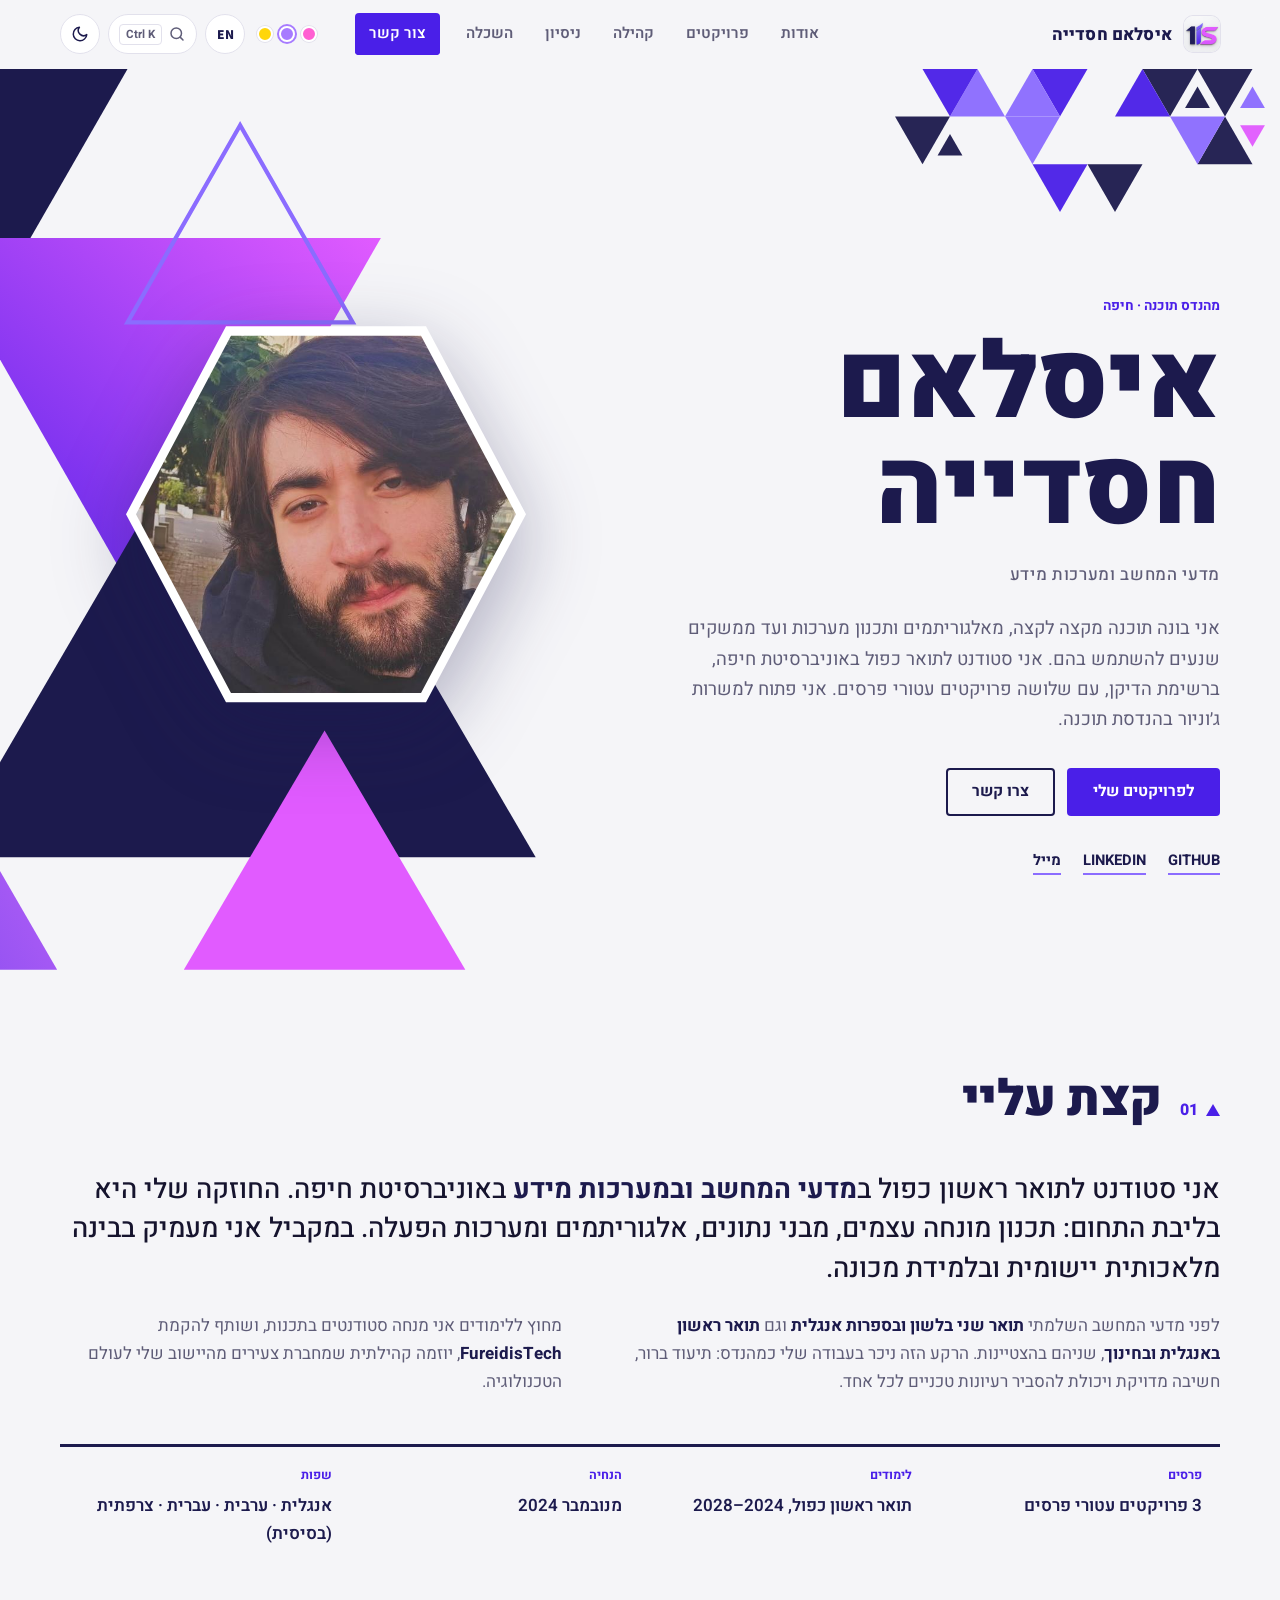
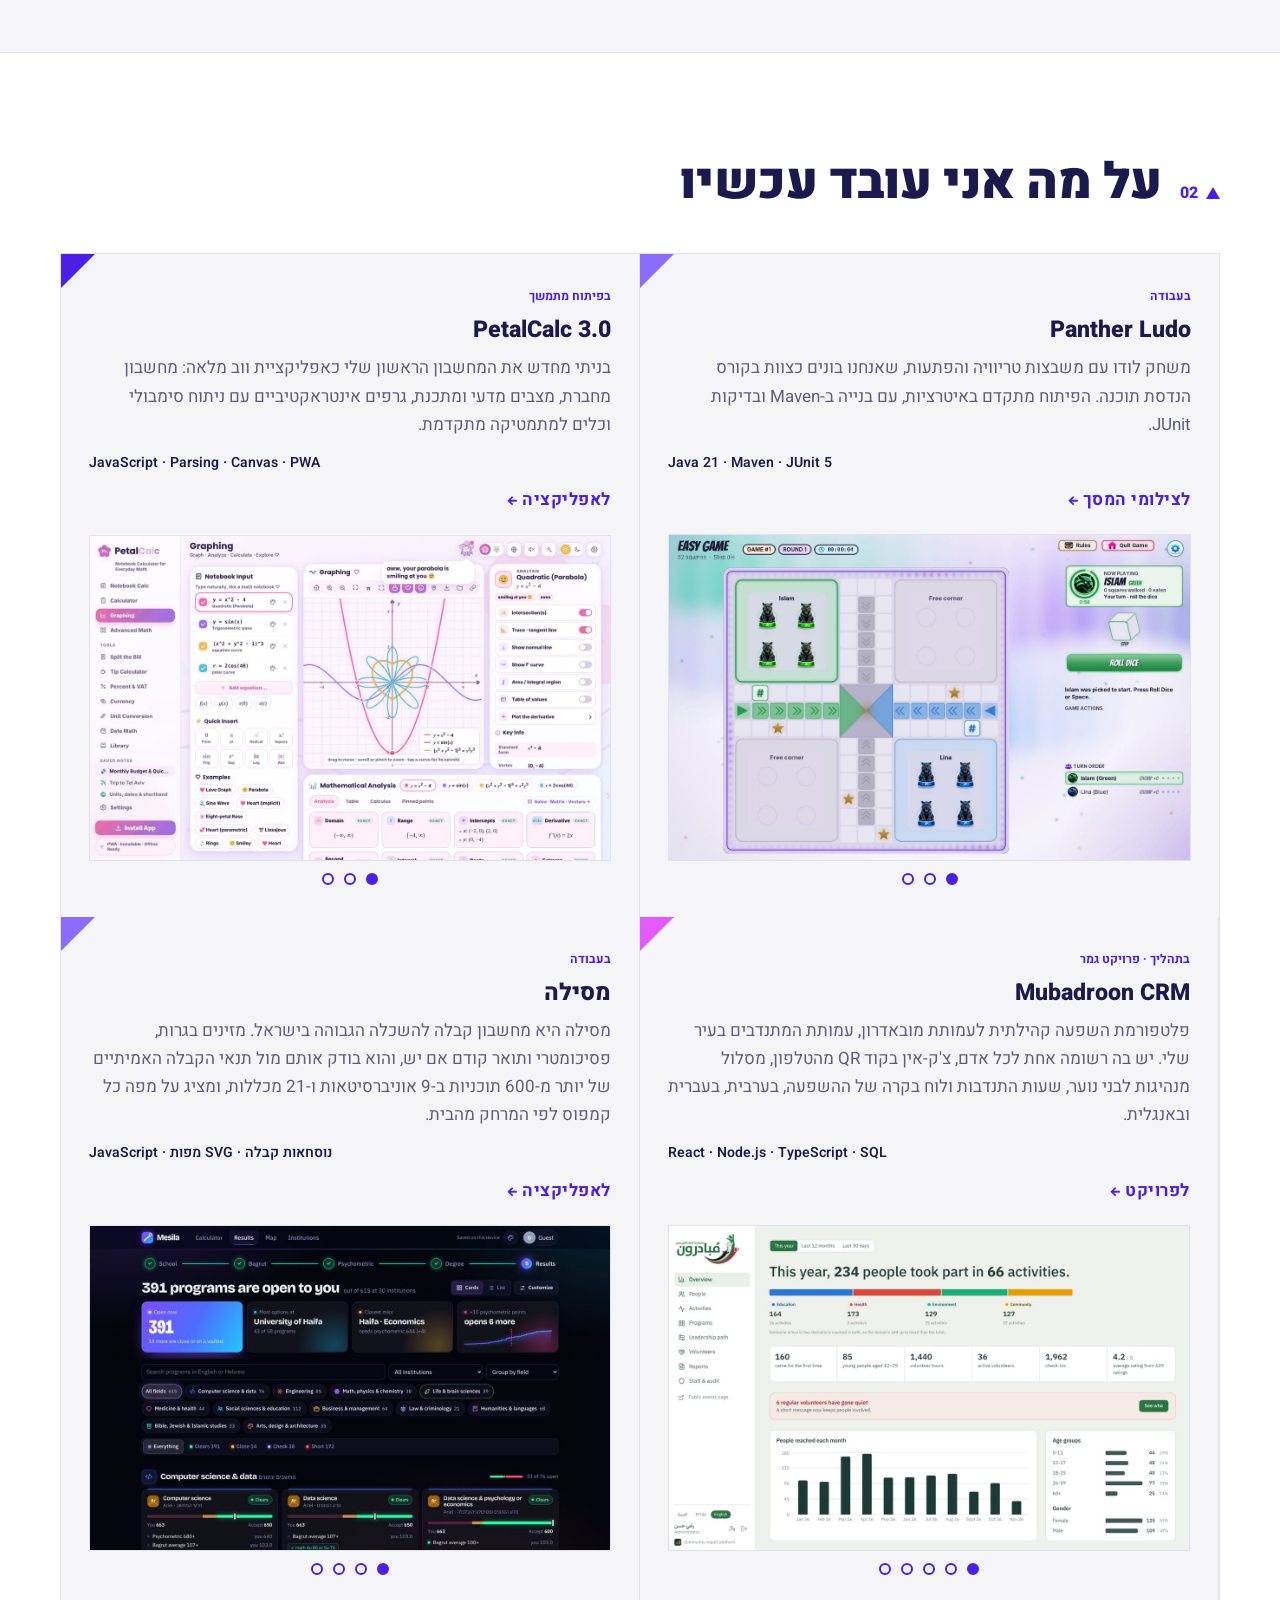
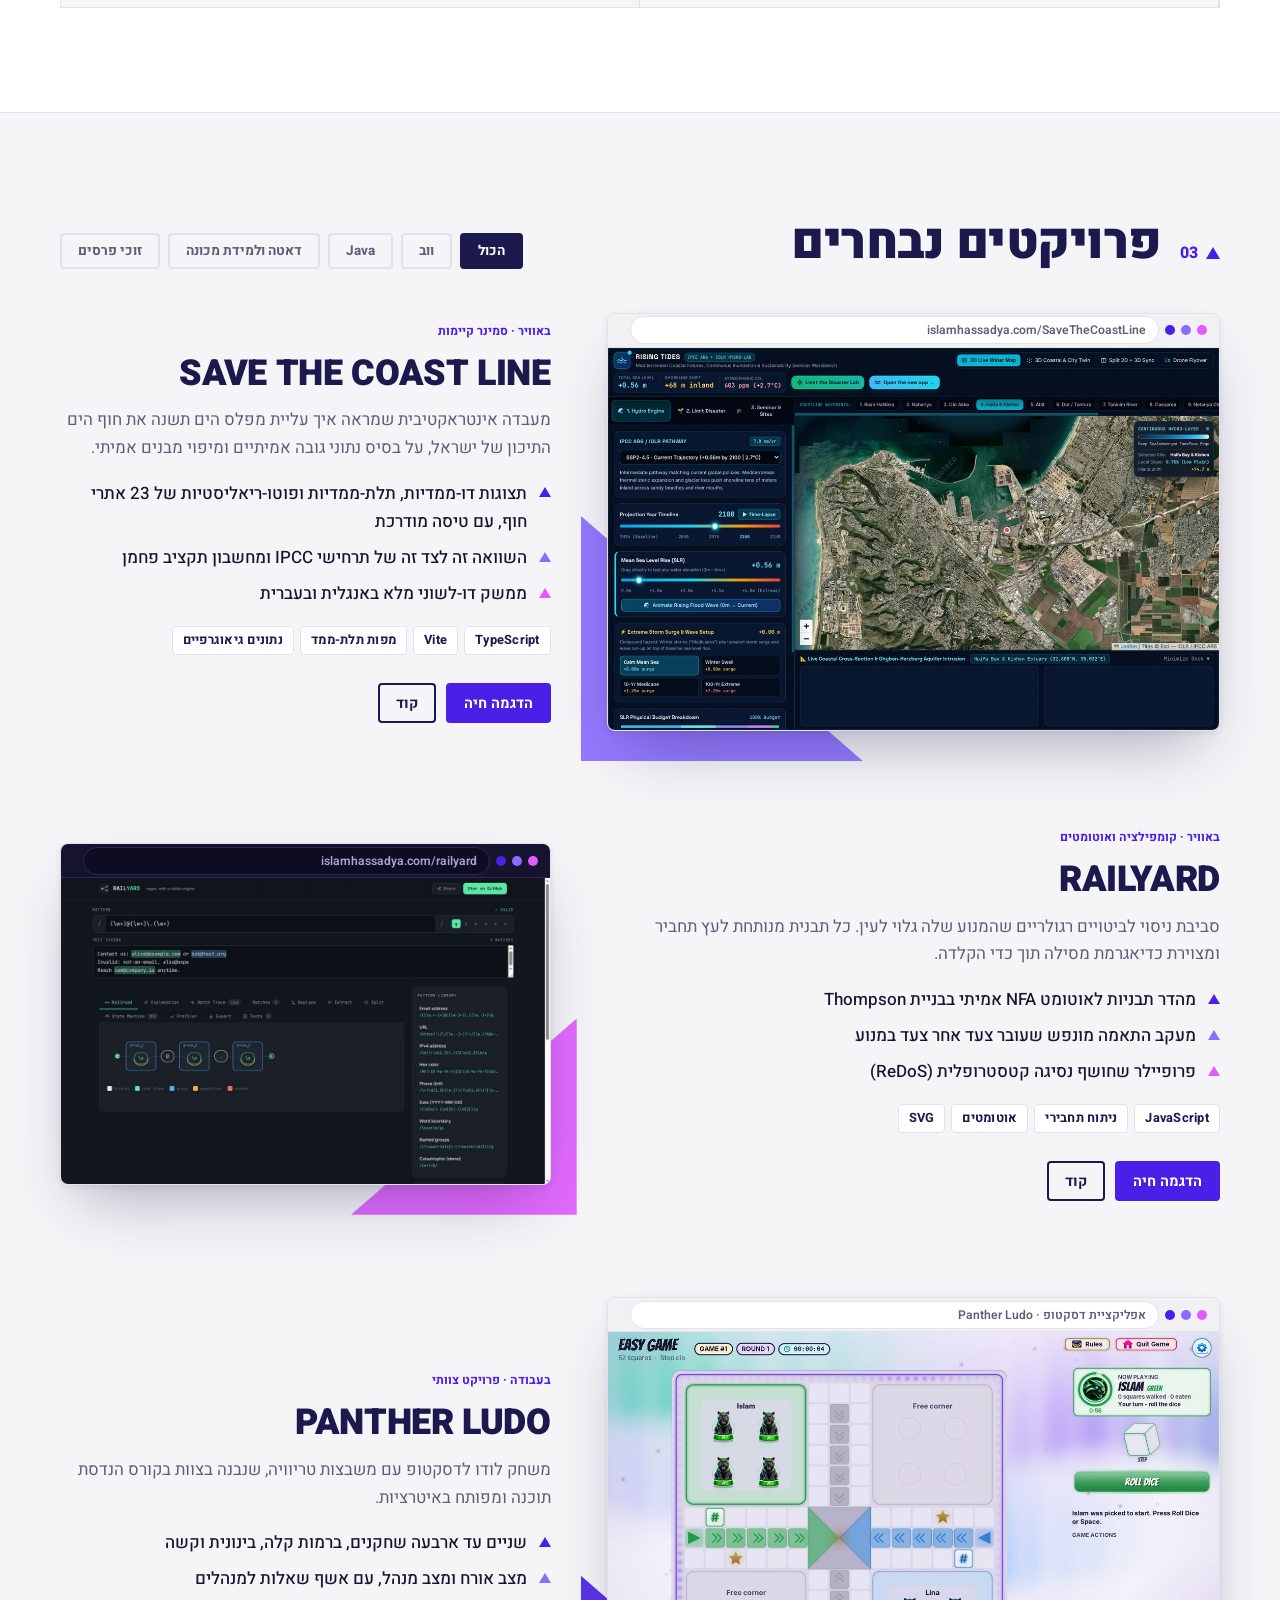
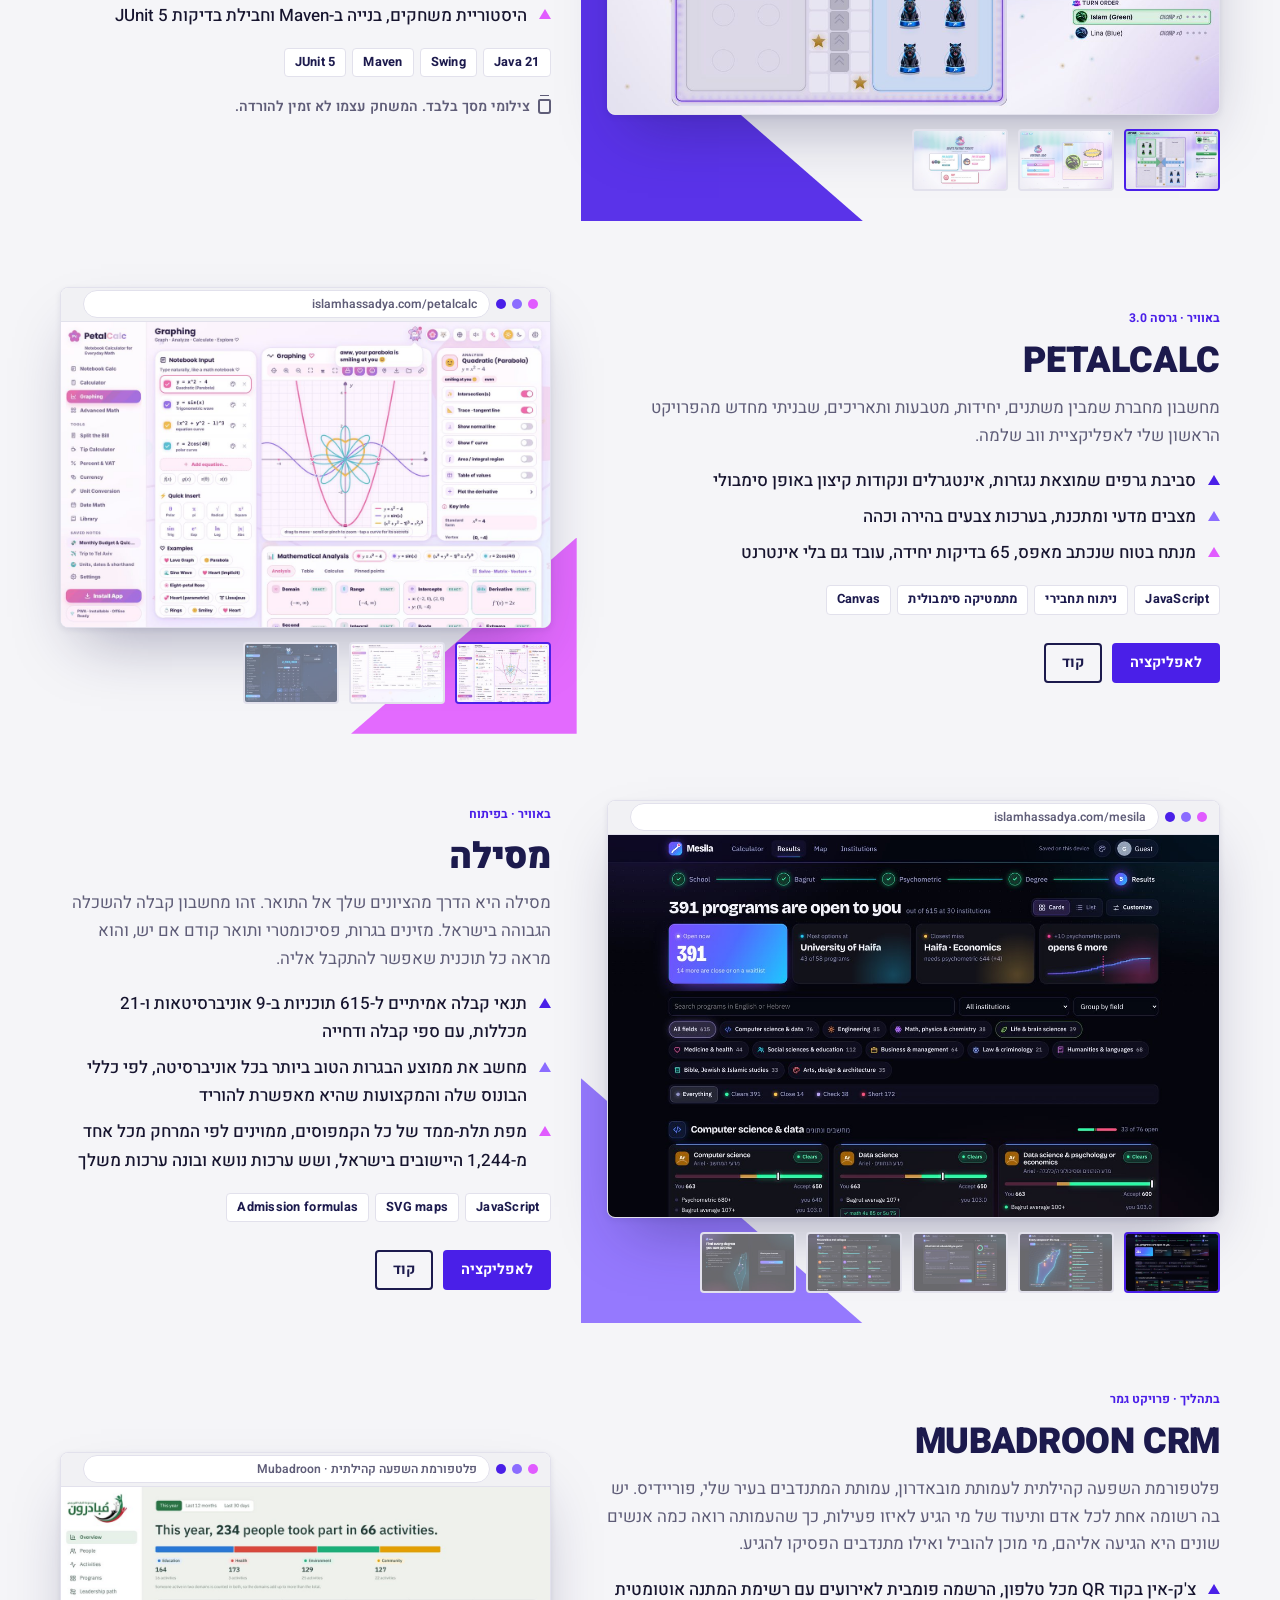
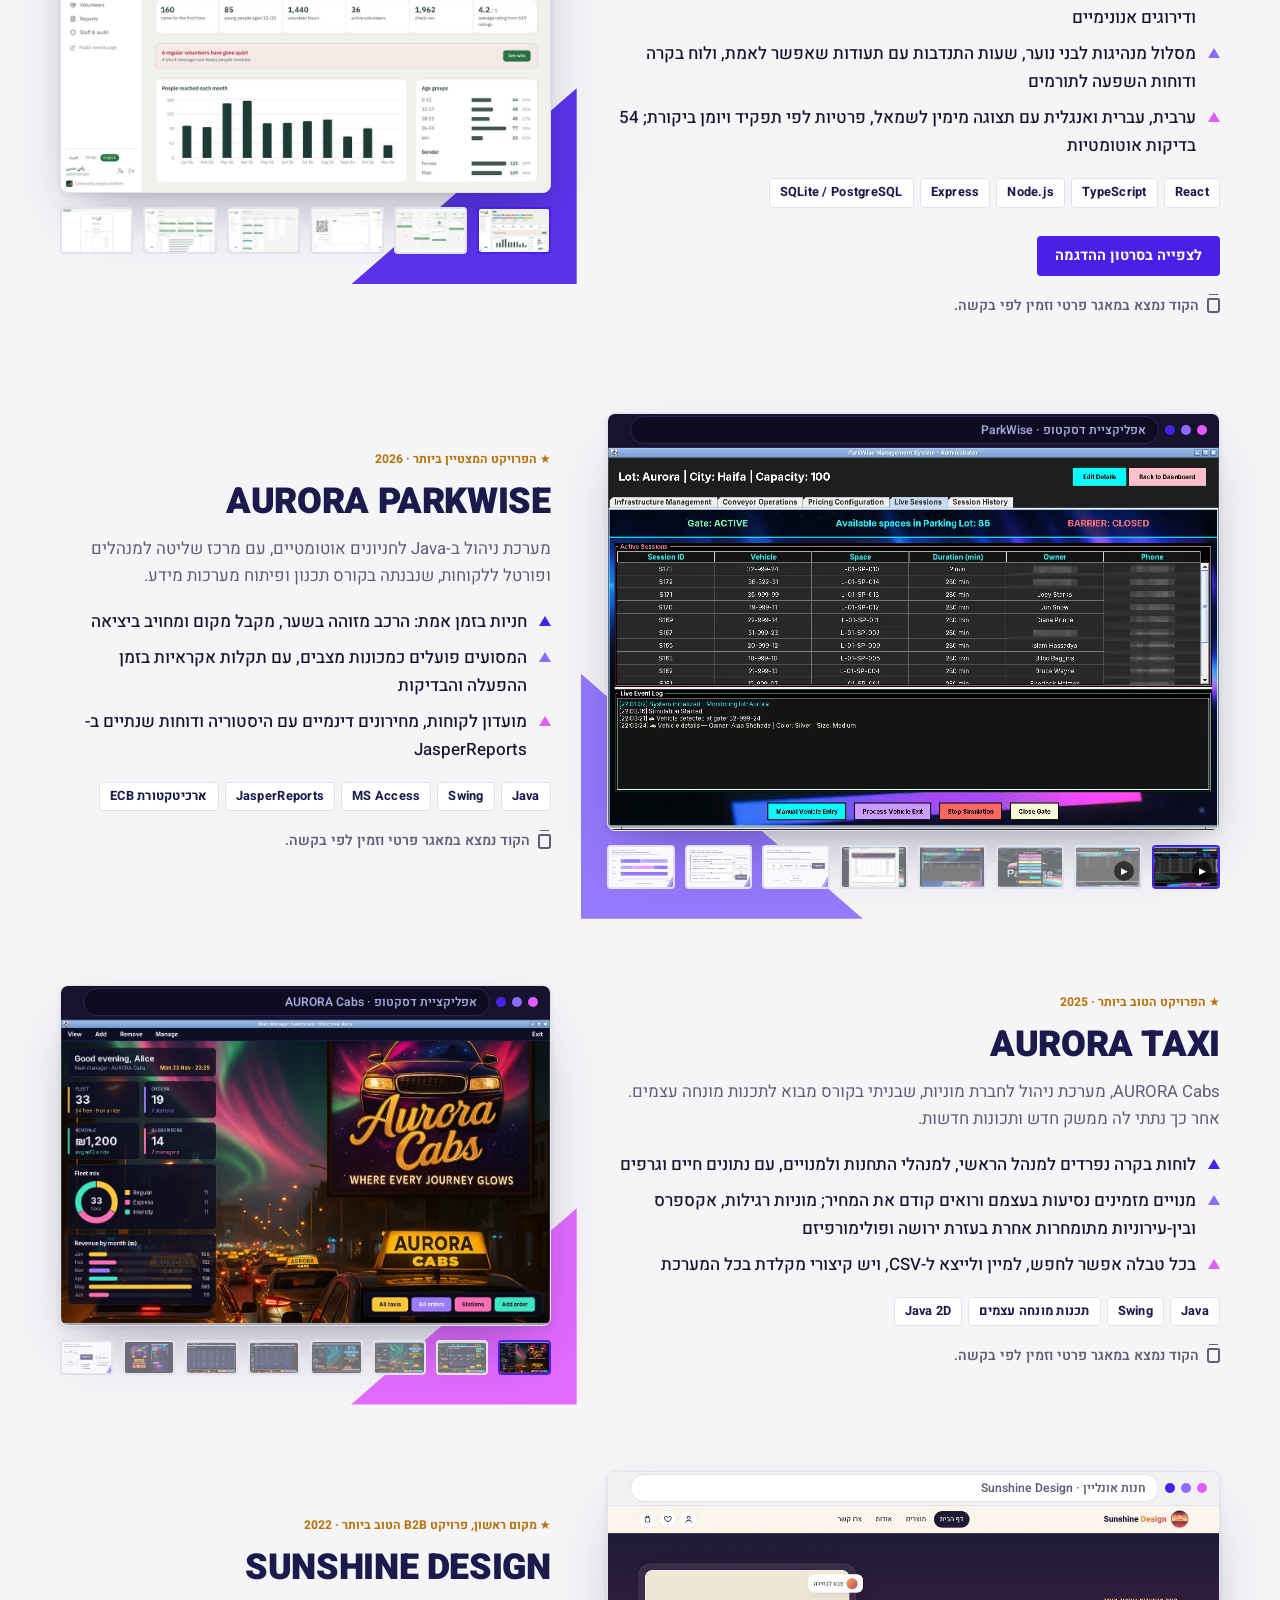
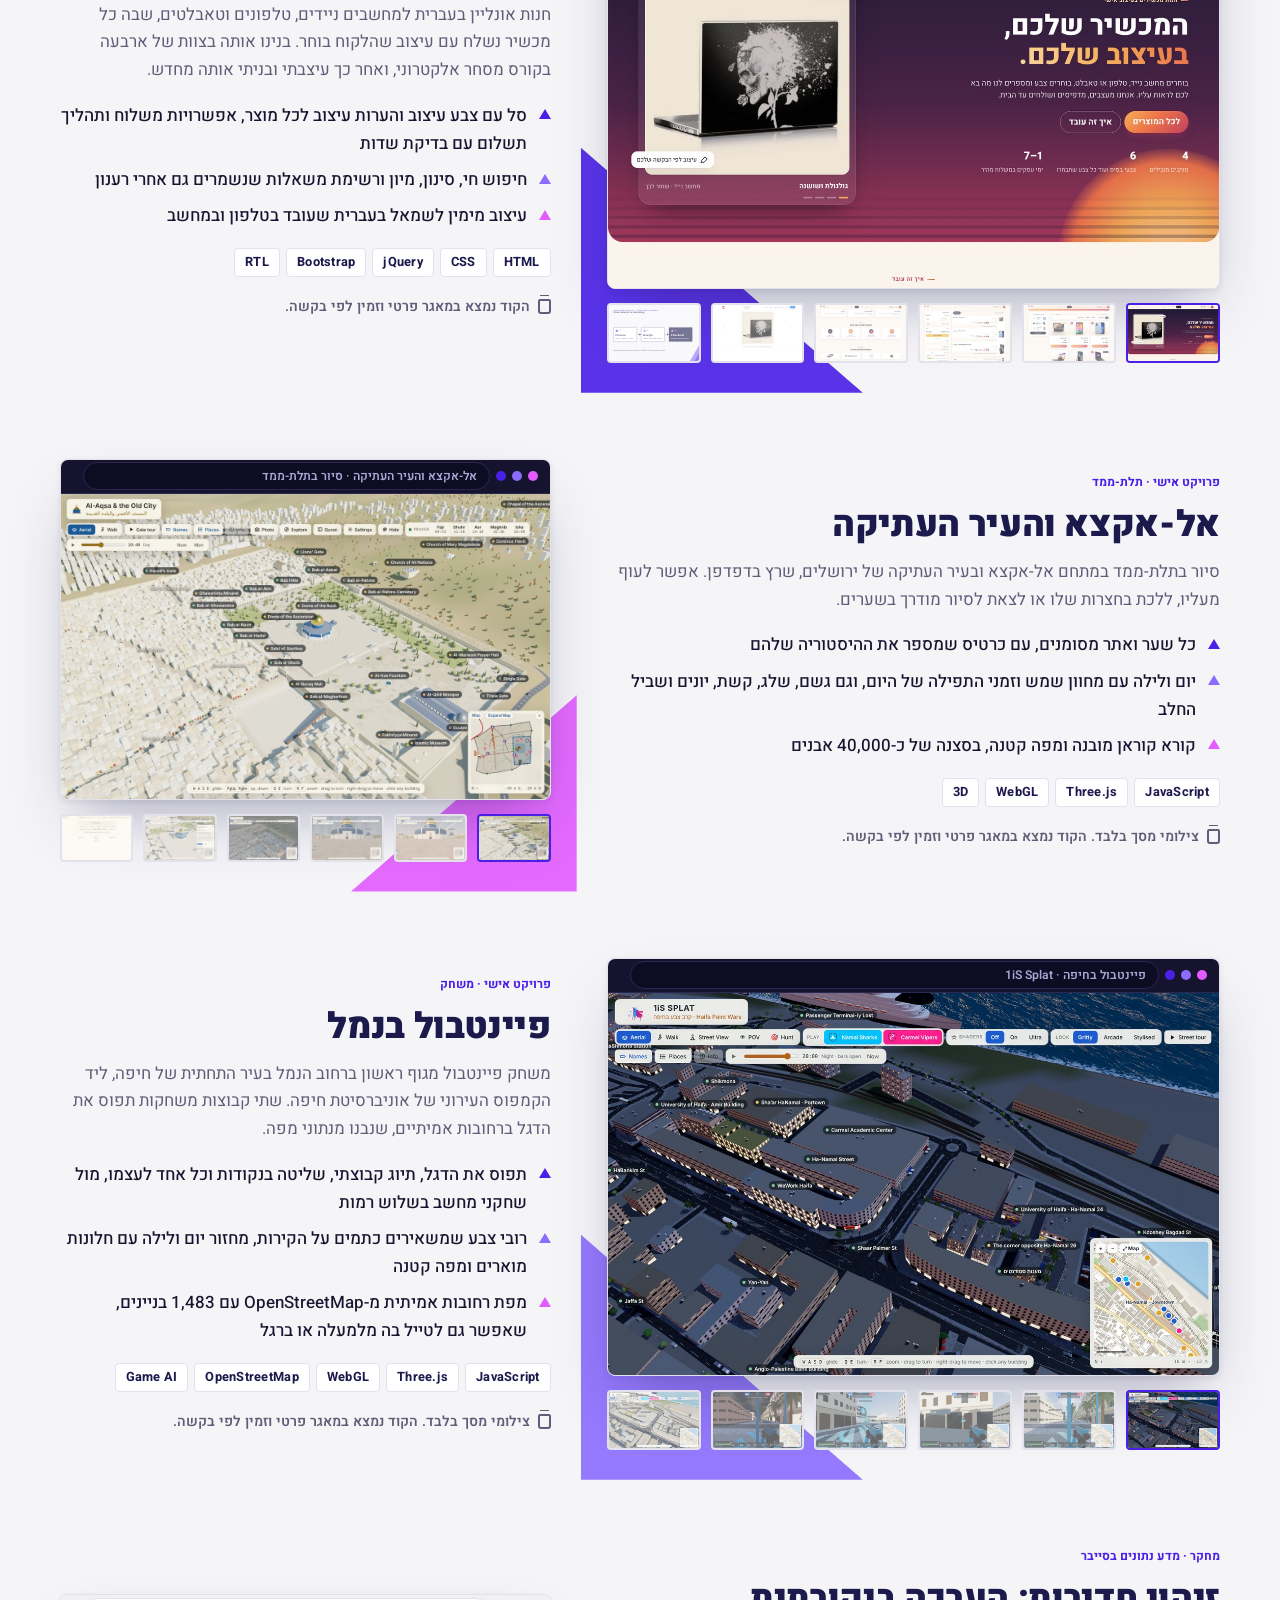
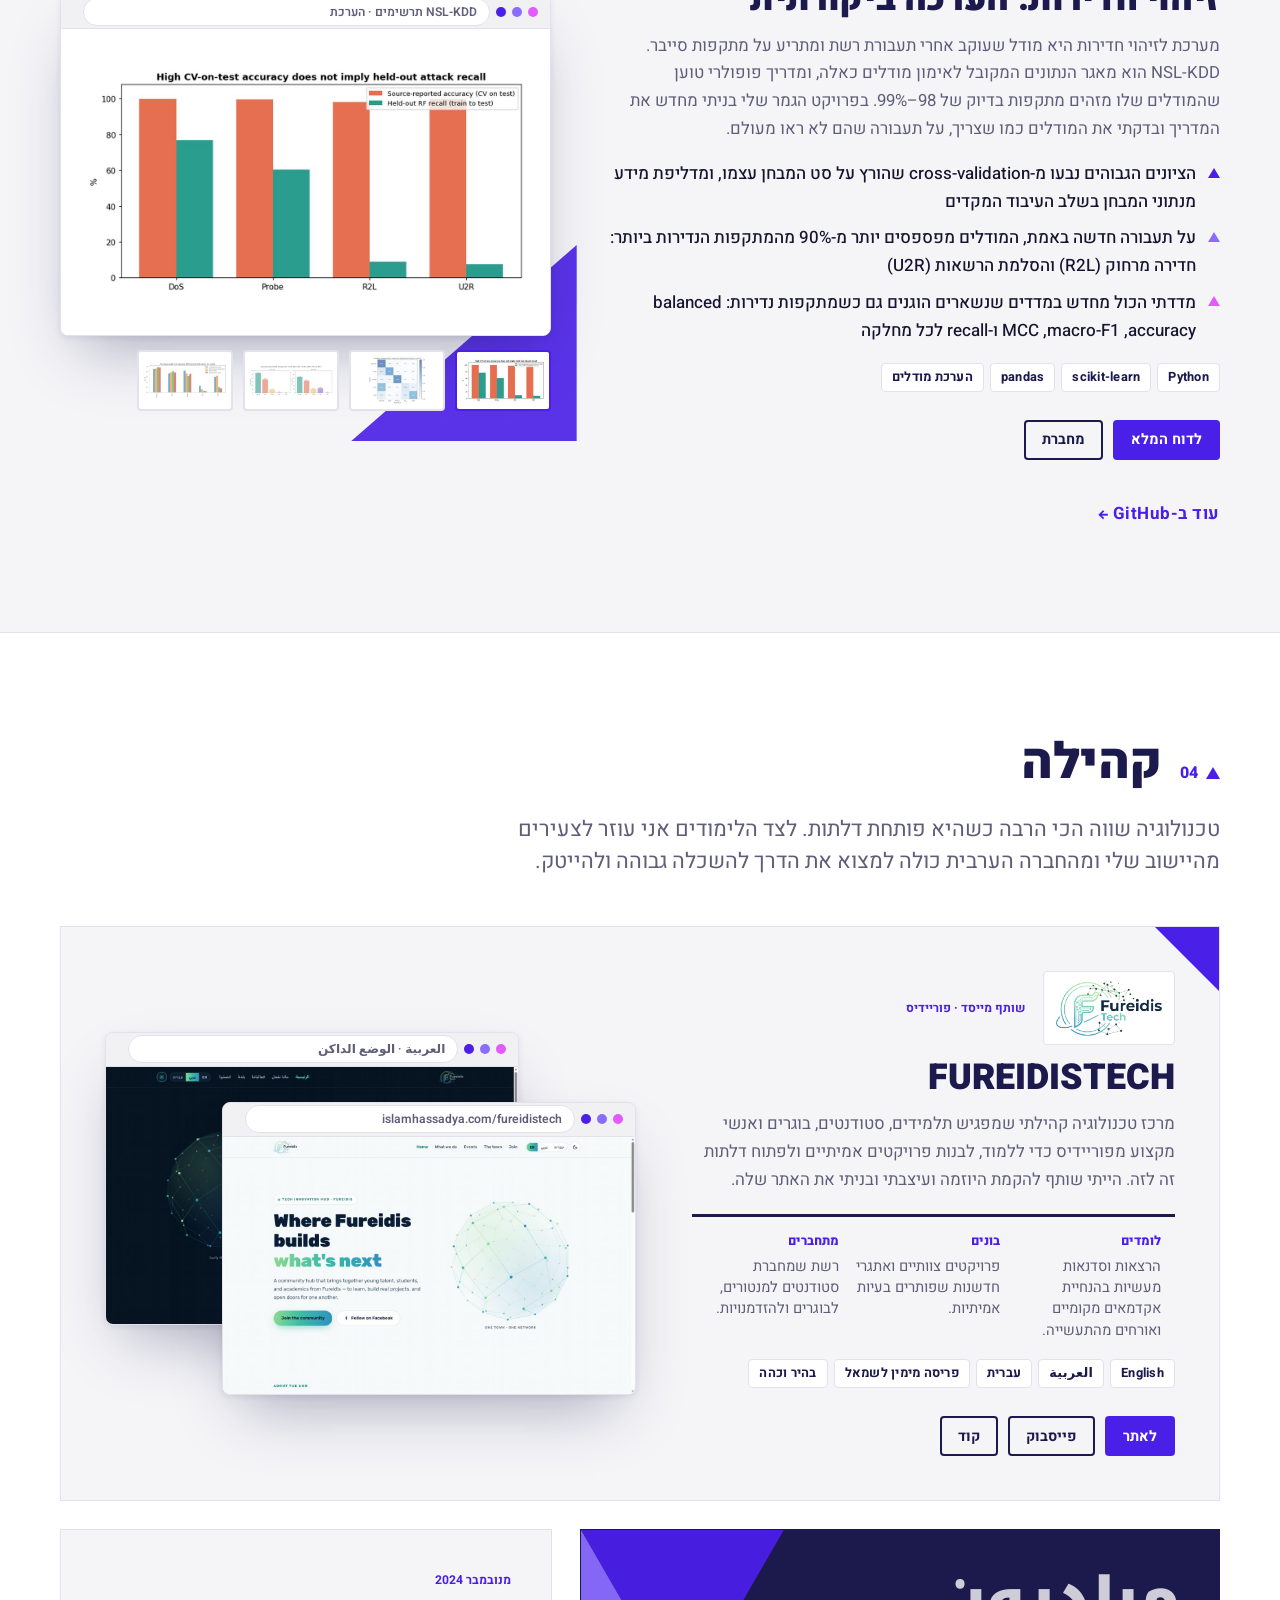
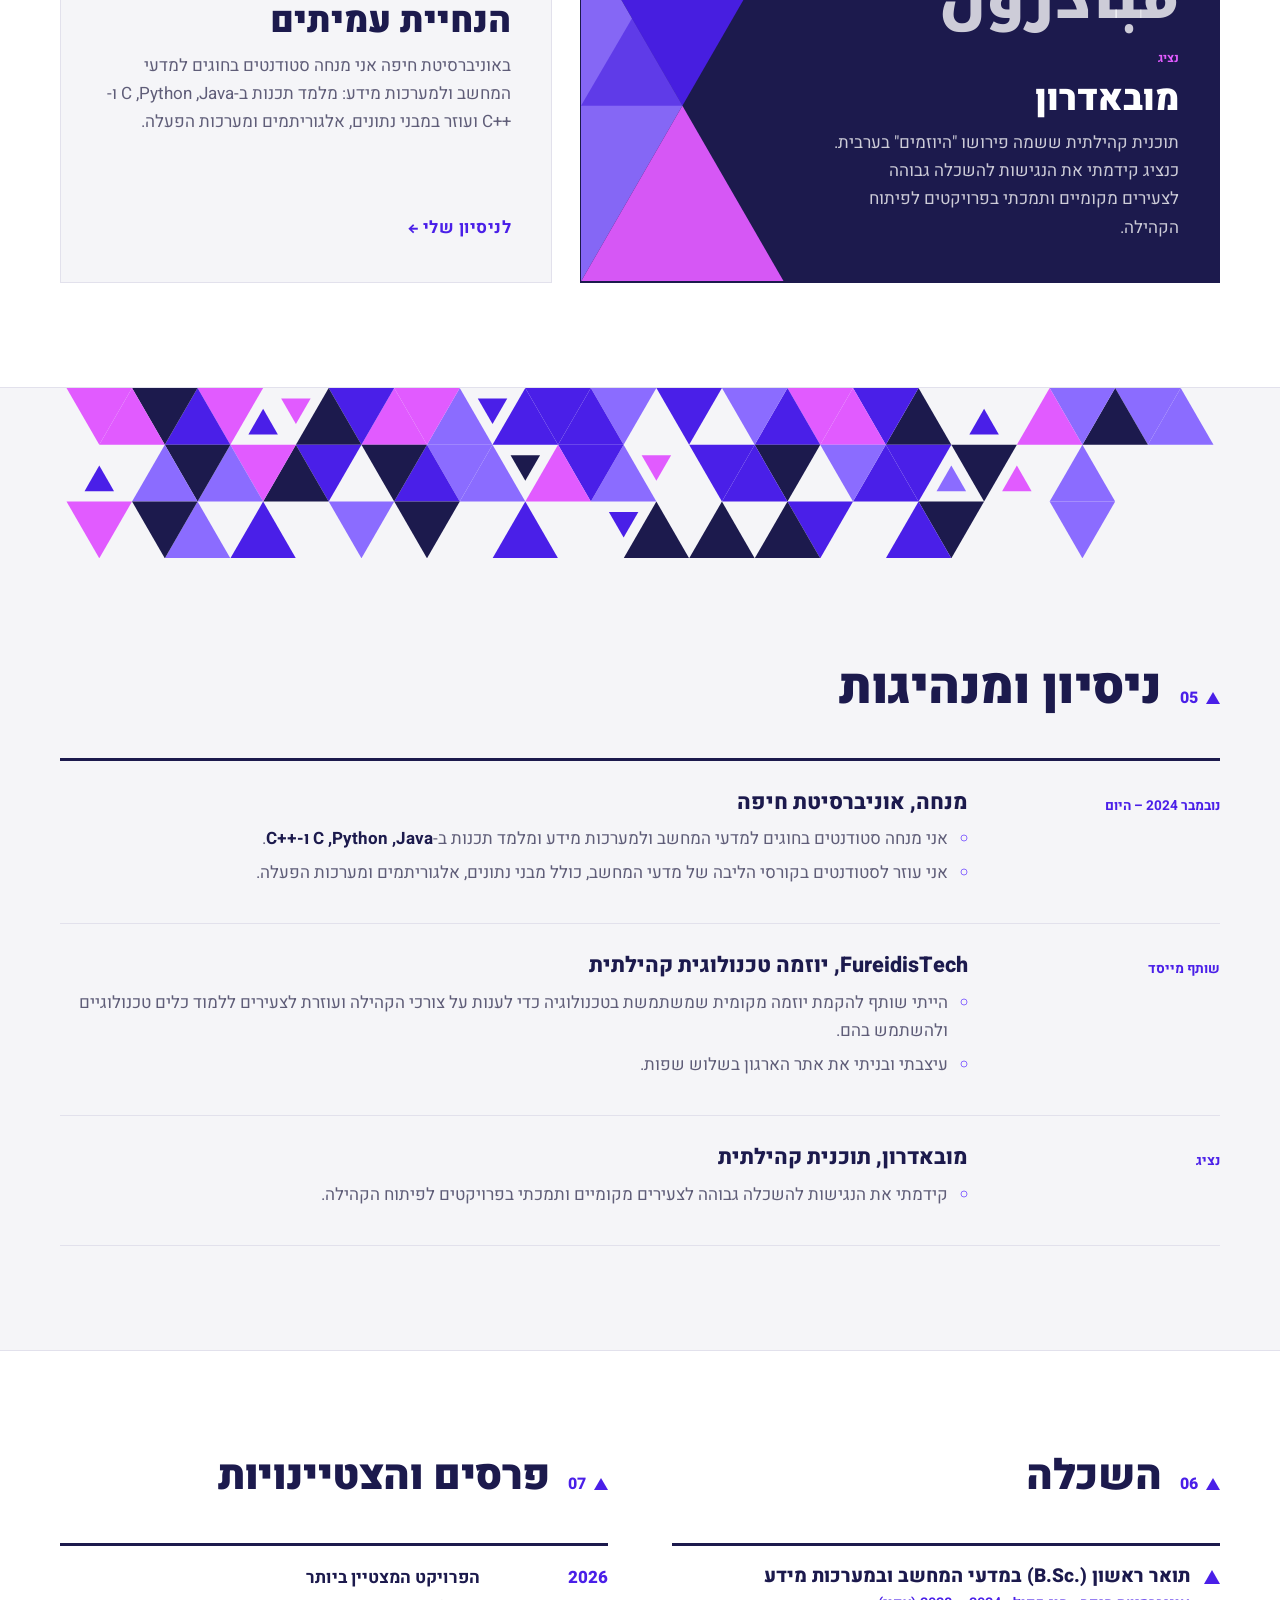
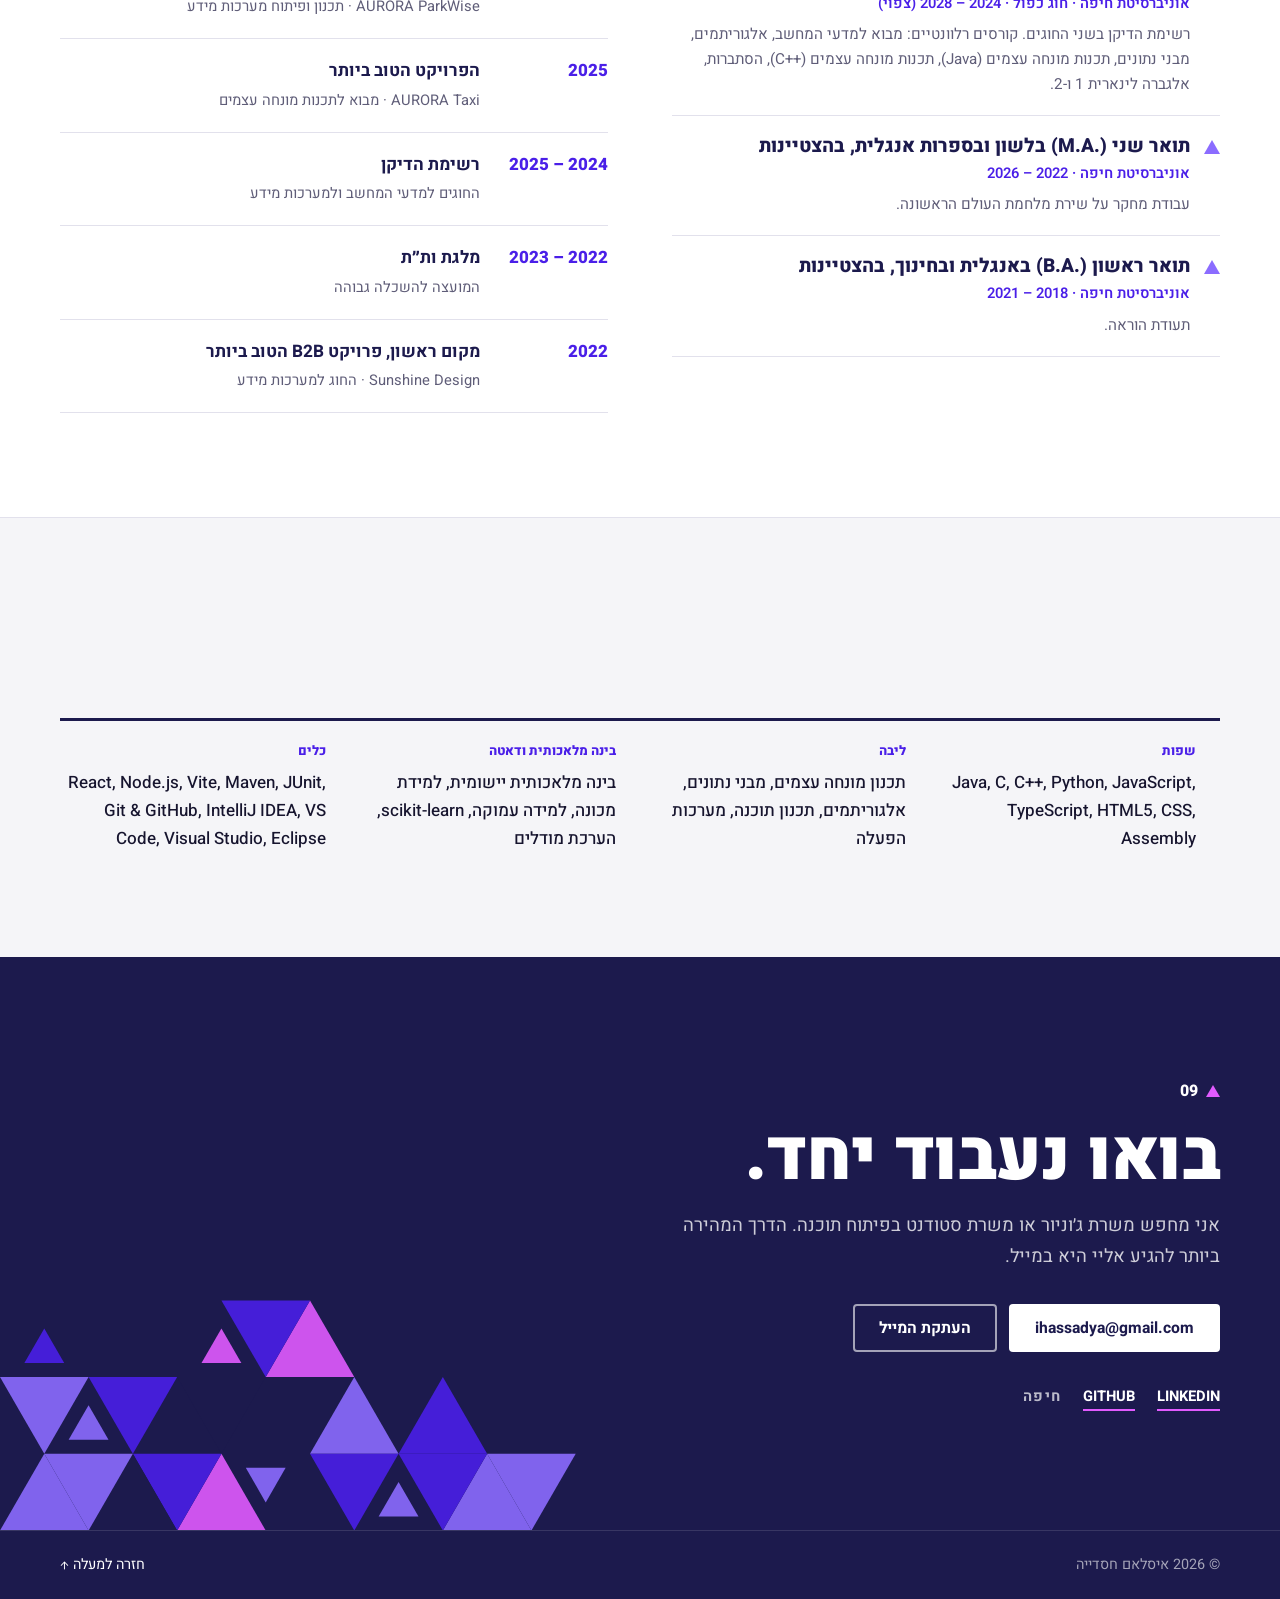
==== he/index.html @ 064246e6 "Mubadroon CRM: screenshot reel, project entry and walkthrough video Co-Authored-By: Claude Opus 5.5 " ====
<!DOCTYPE html>

<html dir="rtl" lang="he">
<head>
<meta charset="utf-8"/>
<meta content="width=device-width, initial-scale=1" name="viewport"/>
<title>איסלאם חסדייה | מהנדס תוכנה</title>
<meta content="איסלאם חסדייה, מהנדס תוכנה בתחילת דרכו. סטודנט לתואר ראשון כפול במדעי המחשב ובמערכות מידע באוניברסיטת חיפה. פרויקטים, ניסיון ויצירת קשר." name="description"/>
<meta content="Islam Hassadya" name="author"/>
<meta content="איסלאם חסדייה | מהנדס תוכנה" property="og:title"/>
<meta content="פרויקטים, ניסיון ויצירת קשר. תואר ראשון כפול במדעי המחשב ובמערכות מידע, אוניברסיטת חיפה." property="og:description"/>
<meta content="https://islamhassadya.com/he/" property="og:url"/>
<meta content="website" property="og:type"/>
<meta content="https://islamhassadya.com/assets/islam.jpg" property="og:image"/>
<meta content="#1c1a4d" name="theme-color"/>
<script>try{var d=document.documentElement,t=localStorage.getItem("ih-mode"),a=localStorage.getItem("ih-accent");if(t)d.dataset.theme=t;if(a)d.dataset.accent=a}catch(e){}</script>
<link href="https://islamhassadya.com/" rel="canonical"/>
<link href="../assets/favicon.png?v=4" id="favicon" rel="icon" sizes="64x64" type="image/png"/>
<link href="../assets/favicon-32.png?v=4" rel="icon" sizes="32x32" type="image/png"/>
<link href="../assets/apple-touch-icon.png?v=4" rel="apple-touch-icon"/>
<link href="https://fonts.googleapis.com" rel="preconnect"/>
<link crossorigin="" href="https://fonts.gstatic.com" rel="preconnect"/>
<link href="https://fonts.googleapis.com/css2?family=Source+Sans+3:wght@400;500;600;700;800;900&amp;display=swap" rel="stylesheet"/>
<link href="https://fonts.googleapis.com/css2?family=Noto+Kufi+Arabic:wght@800&amp;text=%D9%85%D8%A8%D8%A7%D8%AF%D8%B1%D9%88%D9%86&amp;display=swap" rel="stylesheet"/>
<link href="https://islamhassadya.com/" hreflang="en" rel="alternate"/>
<link href="https://islamhassadya.com/he/" hreflang="he" rel="alternate"/>
<link href="https://islamhassadya.com/" hreflang="x-default" rel="alternate"/>
<link href="../style.css?v=19" rel="stylesheet"/>
<!-- your saved design (written by the ?edit designer) -->
<style id="custom-theme"></style>
<meta content="he_IL" property="og:locale"/><link href="https://islamhassadya.com/" hreflang="en" rel="alternate"/><link href="https://islamhassadya.com/he/" hreflang="he" rel="alternate"/><link href="https://islamhassadya.com/" hreflang="x-default" rel="alternate"/><link href="https://fonts.googleapis.com/css2?family=Heebo:wght@400;500;600;700;800;900&amp;display=swap" rel="stylesheet"/></head>
<body>
<div aria-hidden="true" class="progress" id="progress"></div>
<a class="skip" href="#main">דילוג לתוכן</a>
<header class="nav" id="top">
<div class="wrap nav-in">
<a aria-label="איסלאם חסדייה, לדף הבית" class="logo" href="#top">
<img alt="" class="logo-mark violet" height="36" id="logoLight" src="../assets/logo-1is.png?v=4" width="36"/>
<img alt="" class="logo-mark dark" height="36" id="logoDark" src="../assets/logo-1is-pink.png?v=3" width="36"/>
<span class="logo-name">איסלאם חסדייה</span>
</a>
<nav aria-label="ניווט ראשי">
<ul class="nav-links" id="navLinks">
<li><a href="#about">אודות</a></li>
<li><a href="#projects">פרויקטים</a></li>
<li><a href="#community">קהילה</a></li>
<li><a href="#experience">ניסיון</a></li>
<li><a href="#education">השכלה</a></li>
<li><a class="nav-cta" href="#contact">צור קשר</a></li>
<li aria-label="צבע הדגשה" class="menu-swatches" role="group"><span>צבע</span>
<button aria-label="הדגשה בוורוד" class="swatch" data-accent="pink" style="--c:#ff5fd2" type="button"></button><button aria-label="הדגשה בסגול" class="swatch" data-accent="purple" style="--c:#a77bff" type="button"></button><button aria-label="הדגשה בצהוב" class="swatch" data-accent="yellow" style="--c:#ffd60a" type="button"></button></li>
</ul>
</nav>
<div class="nav-tools">
<div aria-label="צבע הדגשה" class="swatches" role="group">
<button aria-label="הדגשה בוורוד" class="swatch" data-accent="pink" style="--c:#ff5fd2" type="button"></button><button aria-label="הדגשה בסגול" class="swatch" data-accent="purple" style="--c:#a77bff" type="button"></button><button aria-label="הדגשה בצהוב" class="swatch" data-accent="yellow" style="--c:#ffd60a" type="button"></button>
</div>
<a aria-label="English version" class="icon-btn lang-btn" href="/" hreflang="en" id="langLink" lang="en" title="English">EN</a>
<button aria-label="קפיצה מהירה (Ctrl+K)" class="icon-btn cmd-btn" id="cmdBtn" title="קפיצה מהירה" type="button">
<svg aria-hidden="true" viewbox="0 0 24 24"><circle cx="11" cy="11" r="7"></circle><path d="m20 20-3.5-3.5"></path></svg><kbd>Ctrl K</kbd>
</button>
<button aria-label="מעבר לערכת צבעים כהה" class="icon-btn theme-btn" id="themeBtn" title="החלפת ערכת צבעים (T)" type="button">
<svg aria-hidden="true" class="moon" viewbox="0 0 24 24"><path d="M21 12.8A9 9 0 1 1 11.2 3a7 7 0 0 0 9.8 9.8z"></path></svg>
<svg aria-hidden="true" class="sun" viewbox="0 0 24 24"><circle cx="12" cy="12" r="4.2"></circle><path d="M12 2v2.2M12 19.8V22M4.9 4.9l1.6 1.6M17.5 17.5l1.6 1.6M2 12h2.2M19.8 12H22M4.9 19.1l1.6-1.6M17.5 6.5l1.6-1.6"></path></svg>
</button>
</div>
<button aria-controls="navLinks" aria-expanded="false" aria-label="פתיחת התפריט" class="menu-btn" id="menuBtn">
<svg aria-hidden="true" viewbox="0 0 24 24"><path d="M4 7h16M4 12h16M4 17h16"></path></svg>
</button>
</div>
</header>
<main id="main">
<!-- ── hero ── -->
<section class="hero">
<!--GEO:corner--><svg aria-hidden="true" class="geo geo-corner" focusable="false" viewbox="0 0 560 242"><polygon class="g3" points="19.2,49.5 35.0,22.2 50.8,49.5"></polygon><polygon class="g1" points="35.0,0.0 105.0,0.0 70.0,60.6"></polygon><polygon class="g1" points="89.2,49.5 105.0,22.2 120.8,49.5"></polygon><polygon class="g1" points="105.0,0.0 175.0,0.0 140.0,60.6"></polygon><polygon class="g2" points="140.0,60.6 175.0,0.0 210.0,60.6"></polygon><polygon class="g2" points="245.0,0.0 315.0,0.0 280.0,60.6"></polygon><polygon class="g3" points="280.0,60.6 315.0,0.0 350.0,60.6"></polygon><polygon class="g3" points="350.0,60.6 385.0,0.0 420.0,60.6"></polygon><polygon class="g2" points="385.0,0.0 455.0,0.0 420.0,60.6"></polygon><polygon class="g4" points="19.2,71.7 50.8,71.7 35.0,99.0"></polygon><polygon class="g1" points="35.0,121.2 70.0,60.6 105.0,121.2"></polygon><polygon class="g3" points="70.0,60.6 140.0,60.6 105.0,121.2"></polygon><polygon class="g3" points="280.0,60.6 350.0,60.6 315.0,121.2"></polygon><polygon class="g1" points="404.2,110.1 420.0,82.8 435.8,110.1"></polygon><polygon class="g1" points="420.0,60.6 490.0,60.6 455.0,121.2"></polygon><polygon class="g1" points="175.0,121.2 245.0,121.2 210.0,181.9"></polygon><polygon class="g2" points="245.0,121.2 315.0,121.2 280.0,181.9"></polygon></svg><!--/GEO-->
<div class="wrap hero-in">
<div class="hero-text">
<p class="overline" data-edit="">מהנדס תוכנה · חיפה</p>
<h1 data-edit="">איסלאם<br/>חסדייה</h1>
<p class="spaced" data-edit="">מדעי המחשב ומערכות מידע</p>
<p class="lead" data-edit="">אני בונה תוכנה מקצה לקצה, מאלגוריתמים ותכנון מערכות ועד ממשקים שנעים להשתמש בהם. אני סטודנט לתואר כפול באוניברסיטת חיפה, ברשימת הדיקן, עם שלושה פרויקטים עטורי פרסים. אני פתוח למשרות ג׳וניור בהנדסת תוכנה.</p>
<div class="cta">
<a class="btn primary" href="#projects">לפרויקטים שלי</a>
<a class="btn ghost" href="#contact">צרו קשר</a>
</div>
<ul class="social">
<li><a href="https://github.com/IslamHassadya11" rel="noopener" target="_blank">GitHub</a></li>
<li><a href="https://www.linkedin.com/in/islamhassadya/" rel="noopener" target="_blank">LinkedIn</a></li>
<li><a href="mailto:ihassadya@gmail.com">מייל</a></li>
</ul>
</div>
<div class="hero-art">
<svg aria-hidden="true" class="shards" focusable="false" preserveaspectratio="xMinYMid slice" viewbox="0 0 600 640">
<defs>
<lineargradient id="shardGrad" x1="0" x2="1" y1="0" y2="1"><stop class="s-a" offset="0"></stop><stop class="s-b" offset="1"></stop></lineargradient>
</defs>
<polygon class="g1" points="330,0 600,0 600,470"></polygon>
<polygon fill="url(#shardGrad)" points="150,120 470,120 310,400"></polygon>
<polygon class="g1" points="40,560 250,200 460,560"></polygon>
<polygon fill="url(#shardGrad)" opacity=".85" points="380,640 600,260 600,640"></polygon>
<polygon class="g3" points="470,120 600,120 535,232"></polygon>
<polygon class="g4" points="90,640 190,470 290,640"></polygon>
<polygon class="line" points="250,40 330,180 170,180"></polygon>
</svg>
<figure class="portrait shape-hex">
<img alt="תמונה של איסלאם חסדייה" height="640" id="portrait" src="../assets/islam.jpg" width="640"/>
</figure>
</div>
</div>
</section>
<!-- ── about ── -->
<section class="section" id="about">
<div class="wrap about">
<div class="sec-head">
<span class="num">01</span>
<h2 data-edit="">קצת עליי</h2>
</div>
<div class="about-body">
<p class="big" data-edit="">אני סטודנט לתואר ראשון כפול ב<strong>מדעי המחשב ובמערכות מידע</strong> באוניברסיטת חיפה. החוזקה שלי היא בליבת התחום: תכנון מונחה עצמים, מבני נתונים, אלגוריתמים ומערכות הפעלה. במקביל אני מעמיק בבינה מלאכותית יישומית ובלמידת מכונה.</p>
<p data-edit="">לפני מדעי המחשב השלמתי <strong>תואר שני בלשון ובספרות אנגלית</strong> וגם <strong>תואר ראשון באנגלית ובחינוך</strong>, שניהם בהצטיינות. הרקע הזה ניכר בעבודה שלי כמהנדס: תיעוד ברור, חשיבה מדויקת ויכולת להסביר רעיונות טכניים לכל אחד.</p>
<p data-edit="">מחוץ ללימודים אני מנחה סטודנטים בתכנות, ושותף להקמת <strong>FureidisTech</strong>, יוזמה קהילתית שמחברת צעירים מהיישוב שלי לעולם הטכנולוגיה.</p>
<dl class="facts">
<div><dt>פרסים</dt><dd data-edit="">3 פרויקטים עטורי פרסים</dd></div>
<div><dt>לימודים</dt><dd data-edit="">תואר ראשון כפול, 2024–2028</dd></div>
<div><dt>הנחיה</dt><dd data-edit="">מנובמבר 2024</dd></div>
<div><dt>שפות</dt><dd data-edit="">אנגלית · ערבית · עברית · צרפתית (בסיסית)</dd></div>
</dl>
</div>
</div>
</section>
<!-- ── now ── -->
<section class="section tint" id="now">
<div class="wrap">
<div class="sec-head">
<span class="num">02</span>
<h2 data-edit="">על מה אני עובד עכשיו</h2>
</div>
<div class="now-grid">
<article class="now-card">
<p class="label" data-edit="">בעבודה</p>
<h3 data-edit="">Panther Ludo</h3>
<p data-edit="">משחק לודו עם משבצות טריוויה והפתעות, שאנחנו בונים כצוות בקורס הנדסת תוכנה. הפיתוח מתקדם באיטרציות, עם בנייה ב-Maven ובדיקות JUnit.</p>
<p class="stack" data-edit="">Java 21 · Maven · JUnit 5</p>
<a class="arrow" href="#ludo">לצילומי המסך</a>
<div class="reel" data-reel="">
<button aria-label="הגדלת צילום המסך" class="reel-view" type="button"><img alt="לוח המשחק" class="on" height="750" src="../assets/shots/ludo-board.jpg" width="1200"/><img alt="תפריט ראשי" height="750" loading="lazy" src="../assets/shots/ludo-home.jpg" width="1200"/><img alt="מסך הכניסה" height="750" loading="lazy" src="../assets/shots/ludo-login.jpg" width="1200"/></button>
<div class="reel-dots"></div>
</div>
</article>
<article class="now-card">
<p class="label" data-edit="">בפיתוח מתמשך</p>
<h3 data-edit="">PetalCalc 3.0</h3>
<p data-edit="">בניתי מחדש את המחשבון הראשון שלי כאפליקציית ווב מלאה: מחשבון מחברת, מצבים מדעי ומתכנת, גרפים אינטראקטיביים עם ניתוח סימבולי וכלים למתמטיקה מתקדמת.</p>
<p class="stack" data-edit="">JavaScript · Parsing · Canvas · PWA</p>
<a class="arrow" href="/petalcalc/">לאפליקציה</a>
<div class="reel" data-reel="">
<button aria-label="הגדלת צילום המסך" class="reel-view" type="button"><img alt="גרפים" class="on" height="750" src="../assets/shots/petal-graph.jpg" width="1200"/><img alt="מחברת" height="750" loading="lazy" src="../assets/shots/petal-notebook.jpg" width="1200"/><img alt="מצב מדעי, ערכת צבעים כהה" height="750" loading="lazy" src="../assets/shots/petal-sci.jpg" width="1200"/></button>
<div class="reel-dots"></div>
</div>
</article>
<article class="now-card">
<p class="label" data-edit="">בתהליך · פרויקט גמר</p>
<h3 data-edit="">Mubadroon CRM</h3>
<p data-edit="">פלטפורמת השפעה קהילתית לעמותת מובאדרון, עמותת המתנדבים בעיר שלי. יש בה רשומה אחת לכל אדם, צ'ק-אין בקוד QR מהטלפון, מסלול מנהיגות לבני נוער, שעות התנדבות ולוח בקרה של ההשפעה, בערבית, בעברית ובאנגלית.</p>
<p class="stack" data-edit="">React · Node.js · TypeScript · SQL</p>
<a class="arrow" href="#mubadroon">לפרויקט</a>
<div class="reel" data-reel="">
<button aria-label="הגדלת צילום המסך" class="reel-view" type="button"><img alt="סקירה של Mubadroon CRM: 234 אנשים ב-66 פעילויות השנה, לפי תחום, חודש וגיל" class="on" height="750" src="../assets/shots/crm-dashboard.jpg" width="1200"/><img alt="צ'ק-אין בקוד QR בטלפון: מזינים מספר טלפון, נרשמים בכניסה ומדרגים את הפעילות" height="750" loading="lazy" src="../assets/shots/crm-checkin.jpg" width="1200"/><img alt="דף פעילות בערבית עם קוד ה-QR לצ'ק-אין ורשימת הנוכחות" height="750" loading="lazy" src="../assets/shots/crm-activity.jpg" width="1200"/><img alt="מסלול המנהיגות לבני נוער, ממשתתף ועד מוביל יוזמה, עם הצעות לשלב הבא" height="750" loading="lazy" src="../assets/shots/crm-pipeline.jpg" width="1200"/><img alt="מעקב מתנדבים: מתנדבים קבועים שהפסיקו להגיע, עם הודעת וואטסאפ בלחיצה אחת" height="750" loading="lazy" src="../assets/shots/crm-volunteers.jpg" width="1200"/></button>
<div class="reel-dots"></div>
</div>
</article>
<article class="now-card">
<p class="label" data-edit="">בעבודה</p>
<h3 data-edit="">מסילה</h3>
<p data-edit="">מסילה היא מחשבון קבלה להשכלה הגבוהה בישראל. מזינים בגרות, פסיכומטרי ותואר קודם אם יש, והוא בודק אותם מול תנאי הקבלה האמיתיים של יותר מ-600 תוכניות ב-9 אוניברסיטאות ו-21 מכללות, ומציג על מפה כל קמפוס לפי המרחק מהבית.</p>
<p class="stack" data-edit="">JavaScript · מפות SVG · נוסחאות קבלה</p>
<a class="arrow" href="/mesila/">לאפליקציה</a>
<div class="reel" data-reel="">
<button aria-label="הגדלת צילום המסך" class="reel-view" type="button"><img alt="תוצאות מסילה: 391 מתוך 615 תוכניות פתוחות, מקובצות לפי תחום, עם מד מדחייה לקבלה בכל כרטיס" class="on" height="750" src="../assets/shots/mesila-results.jpg" width="1200"/><img alt="מפת תלת-ממד של ישראל: כל קמפוס הוא עמוד זוהר שגובהו כמספר התוכניות הפתוחות בפניך" height="750" loading="lazy" src="../assets/shots/mesila-map.jpg" width="1200"/><img alt="השלב הראשון: מסלול בית הספר, עם ספירה חיה של התוכניות הפתוחות וממוצע הבגרות בכל אוניברסיטה" height="750" loading="lazy" src="../assets/shots/mesila-school.jpg" width="1200"/><img alt="כל האוניברסיטאות והמכללות, וכמה מהתוכניות שלהן פתוחות בפניך" height="750" loading="lazy" src="../assets/shots/mesila-places.jpg" width="1200"/></button>
<div class="reel-dots"></div>
</div>
</article>
</div>
</div>
</section>
<!-- ── projects ── -->
<section class="section" id="projects">
<div class="wrap">
<div class="sec-head row">
<div><span class="num">03</span><h2 data-edit="">פרויקטים נבחרים</h2></div>
<div aria-label="סינון פרויקטים" class="filters" role="group">
<button class="chip on" data-f="all">הכול</button>
<button class="chip" data-f="web">ווב</button>
<button class="chip" data-f="java">Java</button>
<button class="chip" data-f="data">דאטה ולמידת מכונה</button>
<button class="chip" data-f="award">זוכי פרסים</button>
</div>
</div>
<div class="cases" id="projectGrid">
<article class="project case" data-cat="web data">
<div class="case-media">
<div class="frame-win">
<div class="win-bar"><i></i><i></i><i></i><span>islamhassadya.com/SaveTheCoastLine</span></div>
<button aria-label="הגדלת צילום המסך" class="shot" type="button"><img alt="Save The Coast Line: מפה של מפרץ חיפה עם עליית מפלס הים הצפויה" height="750" loading="lazy" src="../assets/shots/coast.jpg" width="1200"/></button>
</div>
</div>
<div class="case-body">
<p class="label" data-edit="">באוויר · סמינר קיימות</p>
<h3 data-edit="">Save The Coast Line</h3>
<p data-edit="">מעבדה אינטראקטיבית שמראה איך עליית מפלס הים תשנה את חוף הים התיכון של ישראל, על בסיס נתוני גובה אמיתיים ומיפוי מבנים אמיתי.</p>
<ul class="hl">
<li data-edit="">תצוגות דו-ממדיות, תלת-ממדיות ופוטו-ריאליסטיות של 23 אתרי חוף, עם טיסה מודרכת</li>
<li data-edit="">השוואה זה לצד זה של תרחישי IPCC ומחשבון תקציב פחמן</li>
<li data-edit="">ממשק דו-לשוני מלא באנגלית ובעברית</li>
</ul>
<ul class="tags"><li>TypeScript</li><li>Vite</li><li>מפות תלת-ממד</li><li>נתונים גיאוגרפיים</li></ul>
<div class="p-links"><a class="btn primary sm" href="/SaveTheCoastLine/">הדגמה חיה</a><a class="btn ghost sm" href="https://github.com/IslamHassadya11/SaveTheCoastLine" rel="noopener" target="_blank">קוד</a></div>
</div>
</article>
<article class="project case" data-cat="web">
<div class="case-media">
<div class="frame-win dark">
<div class="win-bar"><i></i><i></i><i></i><span>islamhassadya.com/railyard</span></div>
<button aria-label="הגדלת צילום המסך" class="shot" type="button"><img alt="RAILYARD: ביטוי רגולרי שמצויר כדיאגרמת מסילה, עם ההתאמות מסומנות" height="750" loading="lazy" src="../assets/shots/railyard.jpg" width="1200"/></button>
</div>
</div>
<div class="case-body">
<p class="label" data-edit="">באוויר · קומפילציה ואוטומטים</p>
<h3 data-edit="">RAILYARD</h3>
<p data-edit="">סביבת ניסוי לביטויים רגולריים שהמנוע שלה גלוי לעין. כל תבנית מנותחת לעץ תחביר ומצוירת כדיאגרמת מסילה תוך כדי הקלדה.</p>
<ul class="hl">
<li data-edit="">מהדר תבניות לאוטומט NFA אמיתי בבניית Thompson</li>
<li data-edit="">מעקב התאמה מונפש שעובר צעד אחר צעד במנוע</li>
<li data-edit="">פרופיילר שחושף נסיגה קטסטרופלית (ReDoS)</li>
</ul>
<ul class="tags"><li>JavaScript</li><li>ניתוח תחבירי</li><li>אוטומטים</li><li>SVG</li></ul>
<div class="p-links"><a class="btn primary sm" href="/railyard/">הדגמה חיה</a><a class="btn ghost sm" href="https://github.com/IslamHassadya11/railyard" rel="noopener" target="_blank">קוד</a></div>
</div>
</article>
<article class="project case" data-cat="java" id="ludo">
<div class="case-media">
<div class="frame-win">
<div class="win-bar"><i></i><i></i><i></i><span>Panther Ludo · אפליקציית דסקטופ</span></div>
<button aria-label="הגדלת צילום המסך" class="shot" type="button"><img alt="Panther Ludo: לוח המשחק עם כלי הפנתרים של שני שחקנים" height="750" loading="lazy" src="../assets/shots/ludo-board.jpg" width="1200"/></button>
</div>
<div aria-label="צילומי מסך נוספים" class="thumbs">
<button class="on" data-src="../assets/shots/ludo-board.jpg" type="button"><img alt="לוח המשחק" height="200" loading="lazy" src="../assets/shots/ludo-board-t.jpg" width="320"/></button>
<button data-src="../assets/shots/ludo-home.jpg" type="button"><img alt="תפריט ראשי" height="200" loading="lazy" src="../assets/shots/ludo-home-t.jpg" width="320"/></button>
<button data-src="../assets/shots/ludo-login.jpg" type="button"><img alt="מסך הכניסה" height="200" loading="lazy" src="../assets/shots/ludo-login-t.jpg" width="320"/></button>
</div>
</div>
<div class="case-body">
<p class="label" data-edit="">בעבודה · פרויקט צוותי</p>
<h3 data-edit="">Panther Ludo</h3>
<p data-edit="">משחק לודו לדסקטופ עם משבצות טריוויה, שנבנה בצוות בקורס הנדסת תוכנה ומפותח באיטרציות.</p>
<ul class="hl">
<li data-edit="">שניים עד ארבעה שחקנים, ברמות קלה, בינונית וקשה</li>
<li data-edit="">מצב אורח ומצב מנהל, עם אשף שאלות למנהלים</li>
<li data-edit="">היסטוריית משחקים, בנייה ב-Maven וחבילת בדיקות JUnit 5</li>
</ul>
<ul class="tags"><li>Java 21</li><li>Swing</li><li>Maven</li><li>JUnit 5</li></ul>
<p class="private-note" data-edit="">צילומי מסך בלבד. המשחק עצמו לא זמין להורדה.</p>
</div>
</article>
<article class="project case" data-cat="web">
<div class="case-media">
<div class="frame-win">
<div class="win-bar"><i></i><i></i><i></i><span>islamhassadya.com/petalcalc</span></div>
<button aria-label="הגדלת צילום המסך" class="shot" type="button"><img alt="PetalCalc: סביבת הגרפים משרטטת פונקציות" height="750" loading="lazy" src="../assets/shots/petal-graph.jpg" width="1200"/></button>
</div>
<div aria-label="צילומי מסך נוספים" class="thumbs">
<button class="on" data-src="../assets/shots/petal-graph.jpg" type="button"><img alt="גרפים" height="200" loading="lazy" src="../assets/shots/petal-graph-t.jpg" width="320"/></button>
<button data-src="../assets/shots/petal-notebook.jpg" type="button"><img alt="מחברת" height="200" loading="lazy" src="../assets/shots/petal-notebook-t.jpg" width="320"/></button>
<button data-src="../assets/shots/petal-sci.jpg" type="button"><img alt="מצב מדעי, ערכת צבעים כהה" height="200" loading="lazy" src="../assets/shots/petal-sci-t.jpg" width="320"/></button>
</div>
</div>
<div class="case-body">
<p class="label" data-edit="">באוויר · גרסה 3.0</p>
<h3 data-edit="">PetalCalc</h3>
<p data-edit="">מחשבון מחברת שמבין משתנים, יחידות, מטבעות ותאריכים, שבניתי מחדש מהפרויקט הראשון שלי לאפליקציית ווב שלמה.</p>
<ul class="hl">
<li data-edit="">סביבת גרפים שמוצאת נגזרות, אינטגרלים ונקודות קיצון באופן סימבולי</li>
<li data-edit="">מצבים מדעי ומתכנת, בערכות צבעים בהירה וכהה</li>
<li data-edit="">מנתח בטוח שנכתב מאפס, 65 בדיקות יחידה, עובד גם בלי אינטרנט</li>
</ul>
<ul class="tags"><li>JavaScript</li><li>ניתוח תחבירי</li><li>מתמטיקה סימבולית</li><li>Canvas</li></ul>
<div class="p-links"><a class="btn primary sm" href="/petalcalc/">לאפליקציה</a><a class="btn ghost sm" href="https://github.com/IslamHassadya11/petal-calc" rel="noopener" target="_blank">קוד</a></div>
</div>
</article>
<article class="project case" data-cat="web data">
<div class="case-media">
<div class="frame-win">
<div class="win-bar"><i></i><i></i><i></i><span>islamhassadya.com/mesila</span></div>
<button aria-label="הגדלת צילום המסך" class="shot" type="button"><img alt="תוצאות מסילה: 391 מתוך 615 תוכניות פתוחות, מקובצות לפי תחום, עם מד מדחייה לקבלה בכל כרטיס" height="750" loading="lazy" src="../assets/shots/mesila-results.jpg" width="1200"/></button>
</div>
<div aria-label="צילומי מסך נוספים" class="thumbs">
<button class="on" data-src="../assets/shots/mesila-results.jpg" type="button"><img alt="תוצאות מסילה: 391 מתוך 615 תוכניות פתוחות, מקובצות לפי תחום, עם מד מדחייה לקבלה בכל כרטיס" height="200" loading="lazy" src="../assets/shots/mesila-results-t.jpg" width="320"/></button>
<button data-src="../assets/shots/mesila-map.jpg" type="button"><img alt="מפת תלת-ממד של ישראל: כל קמפוס הוא עמוד זוהר שגובהו כמספר התוכניות הפתוחות בפניך" height="200" loading="lazy" src="../assets/shots/mesila-map-t.jpg" width="320"/></button>
<button data-src="../assets/shots/mesila-school.jpg" type="button"><img alt="השלב הראשון: מסלול בית הספר, עם ספירה חיה של התוכניות הפתוחות וממוצע הבגרות בכל אוניברסיטה" height="200" loading="lazy" src="../assets/shots/mesila-school-t.jpg" width="320"/></button>
<button data-src="../assets/shots/mesila-places.jpg" type="button"><img alt="כל האוניברסיטאות והמכללות, וכמה מהתוכניות שלהן פתוחות בפניך" height="200" loading="lazy" src="../assets/shots/mesila-places-t.jpg" width="320"/></button>
<button data-src="../assets/shots/mesila-start.jpg" type="button"><img alt="דף הפתיחה של מסילה" height="200" loading="lazy" src="../assets/shots/mesila-start-t.jpg" width="320"/></button>
</div>
</div>
<div class="case-body">
<p class="label" data-edit="">באוויר · בפיתוח</p>
<h3 data-edit="">מסילה</h3>
<p data-edit="">מסילה היא הדרך מהציונים שלך אל התואר. זהו מחשבון קבלה להשכלה הגבוהה בישראל. מזינים בגרות, פסיכומטרי ותואר קודם אם יש, והוא מראה כל תוכנית שאפשר להתקבל אליה.</p>
<ul class="hl">
<li data-edit="">תנאי קבלה אמיתיים ל-615 תוכניות ב-9 אוניברסיטאות ו-21 מכללות, עם ספי קבלה ודחייה</li>
<li data-edit="">מחשב את ממוצע הבגרות הטוב ביותר בכל אוניברסיטה, לפי כללי הבונוס שלה והמקצועות שהיא מאפשרת להוריד</li>
<li data-edit="">מפת תלת-ממד של כל הקמפוסים, ממוינים לפי המרחק מכל אחד מ-1,244 היישובים בישראל, ושש ערכות נושא ובונה ערכות משלך</li>
</ul>
<ul class="tags"><li>JavaScript</li><li>SVG maps</li><li>Admission formulas</li></ul>
<div class="p-links"><a class="btn primary sm" href="/mesila/">לאפליקציה</a><a class="btn ghost sm" href="https://github.com/IslamHassadya11/Mesila" rel="noopener" target="_blank">קוד</a></div>
</div>
</article>
<article class="project case" data-cat="web" id="mubadroon">
<div class="case-media">
<div class="frame-win">
<div class="win-bar"><i></i><i></i><i></i><span>Mubadroon · פלטפורמת השפעה קהילתית</span></div>
<button aria-label="הגדלת צילום המסך" class="shot" type="button"><img alt="סקירה של Mubadroon CRM: 234 אנשים ב-66 פעילויות השנה, לפי תחום, חודש וגיל" height="750" loading="lazy" src="../assets/shots/crm-dashboard.jpg" width="1200"/></button>
</div>
<div aria-label="צילומי מסך נוספים" class="thumbs">
<button class="on" data-src="../assets/shots/crm-dashboard.jpg" type="button"><img alt="סקירה של Mubadroon CRM: 234 אנשים ב-66 פעילויות השנה, לפי תחום, חודש וגיל" height="200" loading="lazy" src="../assets/shots/crm-dashboard-t.jpg" width="320"/></button>
<button data-src="../assets/shots/crm-checkin.jpg" type="button"><img alt="צ'ק-אין בקוד QR בטלפון: מזינים מספר טלפון, נרשמים בכניסה ומדרגים את הפעילות" height="200" loading="lazy" src="../assets/shots/crm-checkin-t.jpg" width="320"/></button>
<button data-src="../assets/shots/crm-activity.jpg" type="button"><img alt="דף פעילות בערבית עם קוד ה-QR לצ'ק-אין ורשימת הנוכחות" height="200" loading="lazy" src="../assets/shots/crm-activity-t.jpg" width="320"/></button>
<button data-src="../assets/shots/crm-pipeline.jpg" type="button"><img alt="מסלול המנהיגות לבני נוער, ממשתתף ועד מוביל יוזמה, עם הצעות לשלב הבא" height="200" loading="lazy" src="../assets/shots/crm-pipeline-t.jpg" width="320"/></button>
<button data-src="../assets/shots/crm-volunteers.jpg" type="button"><img alt="מעקב מתנדבים: מתנדבים קבועים שהפסיקו להגיע, עם הודעת וואטסאפ בלחיצה אחת" height="200" loading="lazy" src="../assets/shots/crm-volunteers-t.jpg" width="320"/></button>
<button data-src="../assets/shots/crm-certificate.jpg" type="button"><img alt="תעודת שעות התנדבות בערבית עם קוד QR לאימות" height="200" loading="lazy" src="../assets/shots/crm-certificate-t.jpg" width="320"/></button>
</div>
</div>
<div class="case-body">
<p class="label" data-edit="">בתהליך · פרויקט גמר</p>
<h3 data-edit="">Mubadroon CRM</h3>
<p data-edit="">פלטפורמת השפעה קהילתית לעמותת מובאדרון, עמותת המתנדבים בעיר שלי, פוריידיס. יש בה רשומה אחת לכל אדם ותיעוד של מי הגיע לאיזו פעילות, כך שהעמותה רואה כמה אנשים שונים היא הגיעה אליהם, מי מוכן להוביל ואילו מתנדבים הפסיקו להגיע.</p>
<ul class="hl">
<li data-edit="">צ'ק-אין בקוד QR מכל טלפון, הרשמה פומבית לאירועים עם רשימת המתנה אוטומטית ודירוגים אנונימיים</li>
<li data-edit="">מסלול מנהיגות לבני נוער, שעות התנדבות עם תעודות שאפשר לאמת, ולוח בקרה ודוחות השפעה לתורמים</li>
<li data-edit="">ערבית, עברית ואנגלית עם תצוגה מימין לשמאל, פרטיות לפי תפקיד ויומן ביקורת; 54 בדיקות אוטומטיות</li>
</ul>
<ul class="tags"><li>React</li><li>TypeScript</li><li>Node.js</li><li>Express</li><li>SQLite / PostgreSQL</li></ul>
<div class="p-links"><a class="btn primary sm" href="../assets/video/mubadroon-walkthrough.mp4" rel="noopener" target="_blank">לצפייה בסרטון ההדגמה</a></div>
<p class="private-note" data-edit="">הקוד נמצא במאגר פרטי וזמין לפי בקשה.</p>
</div>
</article>
<article class="project case" data-cat="java award">
<div class="case-media">
<div class="frame-win dark">
<div class="win-bar"><i></i><i></i><i></i><span>ParkWise · אפליקציית דסקטופ</span></div>
<button aria-label="הגדלת צילום המסך" class="shot" type="button"><img alt="סשן חי ב-ParkWise: רכב מזוהה בשער, מקבל את החניה הפנויה הקרובה ונכנס" height="750" loading="lazy" src="../assets/shots/pw-live.webp" width="1200"/></button>
</div>
<div aria-label="צילומי מסך נוספים" class="thumbs">
<button class="on" data-src="../assets/shots/pw-live.webp" type="button"><img alt="סשן חי ב-ParkWise: רכב מזוהה בשער, מקבל את החניה הפנויה הקרובה ונכנס" height="200" loading="lazy" src="../assets/shots/pw-live-t.jpg" width="320"/></button>
<button data-src="../assets/shots/pw-conveyors.webp" type="button"><img alt="הדגמת הפעלת מסועים: כל מסוע מאותחל, עובר בדיקות, מנסה שוב אחרי תקלות ונכנס לפעולה" height="200" loading="lazy" src="../assets/shots/pw-conveyors-t.jpg" width="320"/></button>
<button data-src="../assets/shots/pw-dashboard.jpg" type="button"><img alt="לוח הבקרה של מנהל ParkWise" height="200" loading="lazy" src="../assets/shots/pw-dashboard-t.jpg" width="320"/></button>
<button data-src="../assets/shots/pw-customer.jpg" type="button"><img alt="פורטל הלקוחות: חברות במועדון וחניונים מועדפים" height="200" loading="lazy" src="../assets/shots/pw-customer-t.jpg" width="320"/></button>
<button data-src="../assets/shots/pw-club-report.jpg" type="button"><img alt="דוח צמיחת מועדון הלקוחות שנוצר עם JasperReports" height="200" loading="lazy" src="../assets/shots/pw-club-report-t.jpg" width="320"/></button>
<button data-src="../assets/diagrams/parkwise-states.svg" type="button"><img alt="תרשים: מחזור החיים של מסוע כמכונת מצבים" height="200" loading="lazy" src="../assets/diagrams/parkwise-states.svg" width="320"/></button>
<button data-src="../assets/diagrams/parkwise-ecb.svg" type="button"><img alt="תרשים: ארכיטקטורת Entity-Control-Boundary" height="200" loading="lazy" src="../assets/diagrams/parkwise-ecb.svg" width="320"/></button>
<button data-src="../assets/diagrams/parkwise-pricing.svg" type="button"><img alt="תרשים: תמחור דינמי עם היסטוריית אימוץ מלאה" height="200" loading="lazy" src="../assets/diagrams/parkwise-pricing.svg" width="320"/></button>
</div>
</div>
<div class="case-body">
<p class="label award" data-edit="">★ הפרויקט המצטיין ביותר · 2026</p>
<h3 data-edit="">AURORA ParkWise</h3>
<p data-edit="">מערכת ניהול ב-Java לחניונים אוטומטיים, עם מרכז שליטה למנהלים ופורטל ללקוחות, שנבנתה בקורס תכנון ופיתוח מערכות מידע.</p>
<ul class="hl">
<li data-edit="">חניות בזמן אמת: הרכב מזוהה בשער, מקבל מקום ומחויב ביציאה</li>
<li data-edit="">המסועים פועלים כמכונות מצבים, עם תקלות אקראיות בזמן ההפעלה והבדיקות</li>
<li data-edit="">מועדון לקוחות, מחירונים דינמיים עם היסטוריה ודוחות שנתיים ב-JasperReports</li>
</ul>
<ul class="tags"><li>Java</li><li>Swing</li><li>MS Access</li><li>JasperReports</li><li>ארכיטקטורת ECB</li></ul>
<p class="private-note" data-edit="">הקוד נמצא במאגר פרטי וזמין לפי בקשה.</p>
</div>
</article>
<article class="project case" data-cat="java award">
<div class="case-media">
<div class="frame-win dark">
<div class="win-bar"><i></i><i></i><i></i><span>AURORA Cabs · אפליקציית דסקטופ</span></div>
<button aria-label="הגדלת צילום המסך" class="shot" type="button"><img alt="לוח הבקרה של המנהל הראשי ב-AURORA Cabs עם נתונים חיים על הצי, ההזמנות וההכנסות" height="750" loading="lazy" src="../assets/shots/taxi-dashboard.jpg" width="1200"/></button>
</div>
<div aria-label="צילומי מסך נוספים" class="thumbs">
<button class="on" data-src="../assets/shots/taxi-dashboard.jpg" type="button"><img alt="לוח הבקרה של המנהל הראשי ב-AURORA Cabs עם נתונים חיים על הצי, ההזמנות וההכנסות" height="200" loading="lazy" src="../assets/shots/taxi-dashboard-t.jpg" width="320"/></button>
<button data-src="../assets/shots/taxi-book.jpg" type="button"><img alt="הזמנת נסיעה: בוחרים תחנה וסוג מונית ורואים את המחיר לפני האישור" height="200" loading="lazy" src="../assets/shots/taxi-book-t.jpg" width="320"/></button>
<button data-src="../assets/shots/taxi-subscriber.jpg" type="button"><img alt="לוח הבקרה של המנוי עם הנסיעות, ההוצאות לפי חודש והנסיעה האחרונה" height="200" loading="lazy" src="../assets/shots/taxi-subscriber-t.jpg" width="320"/></button>
<button data-src="../assets/shots/taxi-station-manager.jpg" type="button"><img alt="לוח הבקרה של מנהל תחנה עם הצי וההזמנות שלו" height="200" loading="lazy" src="../assets/shots/taxi-station-manager-t.jpg" width="320"/></button>
<button data-src="../assets/shots/taxi-fleet.jpg" type="button"><img alt="טבלת הצי מסוננת למוניות אקספרס וממוינת, עם סטטוס וסוג בצבעים" height="200" loading="lazy" src="../assets/shots/taxi-fleet-t.jpg" width="320"/></button>
<button data-src="../assets/shots/taxi-orders.jpg" type="button"><img alt="כל ההזמנות, עם חיפוש וייצוא ל-CSV" height="200" loading="lazy" src="../assets/shots/taxi-orders-t.jpg" width="320"/></button>
<button data-src="../assets/shots/taxi-welcome.jpg" type="button"><img alt="מסך הפתיחה של AURORA Cabs ומסך הכניסה החדש" height="200" loading="lazy" src="../assets/shots/taxi-welcome-t.jpg" width="320"/></button>
<button data-src="../assets/diagrams/taxi-overview.svg" type="button"><img alt="תרשים: מה מערכת AURORA Taxi מנהלת" height="200" loading="lazy" src="../assets/diagrams/taxi-overview.svg" width="320"/></button>
</div>
</div>
<div class="case-body">
<p class="label award" data-edit="">★ הפרויקט הטוב ביותר · 2025</p>
<h3 data-edit="">AURORA Taxi</h3>
<p data-edit="">AURORA Cabs, מערכת ניהול לחברת מוניות, שבניתי בקורס מבוא לתכנות מונחה עצמים. אחר כך נתתי לה ממשק חדש ותכונות חדשות.</p>
<ul class="hl">
<li data-edit="">לוחות בקרה נפרדים למנהל הראשי, למנהלי התחנות ולמנויים, עם נתונים חיים וגרפים</li>
<li data-edit="">מנויים מזמינים נסיעות בעצמם ורואים קודם את המחיר; מוניות רגילות, אקספרס ובין-עירוניות מתומחרות אחרת בעזרת ירושה ופולימורפיזם</li>
<li data-edit="">בכל טבלה אפשר לחפש, למיין ולייצא ל-CSV, ויש קיצורי מקלדת בכל המערכת</li>
</ul>
<ul class="tags"><li>Java</li><li>Swing</li><li>תכנות מונחה עצמים</li><li>Java 2D</li></ul>
<p class="private-note" data-edit="">הקוד נמצא במאגר פרטי וזמין לפי בקשה.</p>
</div>
</article>
<article class="project case" data-cat="web award">
<div class="case-media">
<div class="frame-win">
<div class="win-bar"><i></i><i></i><i></i><span>Sunshine Design · חנות אונליין</span></div>
<button aria-label="הגדלת צילום המסך" class="shot" type="button"><img alt="דף הבית של Sunshine Design עם קרוסלת העיצובים" height="750" loading="lazy" src="../assets/shots/sun-home.jpg" width="1200"/></button>
</div>
<div aria-label="צילומי מסך נוספים" class="thumbs">
<button class="on" data-src="../assets/shots/sun-home.jpg" type="button"><img alt="דף הבית של Sunshine Design עם קרוסלת העיצובים" height="200" loading="lazy" src="../assets/shots/sun-home-t.jpg" width="320"/></button>
<button data-src="../assets/shots/sun-products.jpg" type="button"><img alt="דף המוצרים עם חיפוש, סינון ורשימת משאלות" height="200" loading="lazy" src="../assets/shots/sun-products-t.jpg" width="320"/></button>
<button data-src="../assets/shots/sun-basket.jpg" type="button"><img alt="הסל, עם צבע עיצוב והערות לכל מוצר" height="200" loading="lazy" src="../assets/shots/sun-basket-t.jpg" width="320"/></button>
<button data-src="../assets/shots/sun-about.jpg" type="button"><img alt="דף האודות עם הצוות והספקים" height="200" loading="lazy" src="../assets/shots/sun-about-t.jpg" width="320"/></button>
<button data-src="../assets/shots/sun-before.jpg" type="button"><img alt="הגרסה המקורית מהקורס, לפני העיצוב מחדש" height="200" loading="lazy" src="../assets/shots/sun-before-t.jpg" width="320"/></button>
<button data-src="../assets/diagrams/sunshine-journey.svg" type="button"><img alt="מסע הלקוח: בחירת מוצר, עיצוב ותשלום" height="200" loading="lazy" src="../assets/diagrams/sunshine-journey.svg" width="320"/></button>
</div>
</div>
<div class="case-body">
<p class="label award" data-edit="">★ מקום ראשון, פרויקט B2B הטוב ביותר · 2022</p>
<h3 data-edit="">Sunshine Design</h3>
<p data-edit="">חנות אונליין בעברית למחשבים ניידים, טלפונים וטאבלטים, שבה כל מכשיר נשלח עם עיצוב שהלקוח בוחר. בנינו אותה בצוות של ארבעה בקורס מסחר אלקטרוני, ואחר כך עיצבתי ובניתי אותה מחדש.</p>
<ul class="hl">
<li data-edit="">סל עם צבע עיצוב והערות עיצוב לכל מוצר, אפשרויות משלוח ותהליך תשלום עם בדיקת שדות</li>
<li data-edit="">חיפוש חי, סינון, מיון ורשימת משאלות שנשמרים גם אחרי רענון</li>
<li data-edit="">עיצוב מימין לשמאל בעברית שעובד בטלפון ובמחשב</li>
</ul>
<ul class="tags"><li>HTML</li><li>CSS</li><li>jQuery</li><li>Bootstrap</li><li>RTL</li></ul>
<p class="private-note" data-edit="">הקוד נמצא במאגר פרטי וזמין לפי בקשה.</p>
</div>
</article>
<article class="project case" data-cat="web">
<div class="case-media">
<div class="frame-win dark">
<div class="win-bar"><i></i><i></i><i></i><span>אל-אקצא והעיר העתיקה · סיור בתלת-ממד</span></div>
<button aria-label="הגדלת צילום המסך" class="shot" type="button"><img alt="מבט מלמעלה על מתחם אל-אקצא והעיר העתיקה, עם שערים ואתרים מסומנים" height="750" loading="lazy" src="../assets/shots/aqsa-day.jpg" width="1200"/></button>
</div>
<div aria-label="צילומי מסך נוספים" class="thumbs">
<button class="on" data-src="../assets/shots/aqsa-day.jpg" type="button"><img alt="מבט מלמעלה על מתחם אל-אקצא והעיר העתיקה, עם שערים ואתרים מסומנים" height="200" loading="lazy" src="../assets/shots/aqsa-day-t.jpg" width="320"/></button>
<button data-src="../assets/shots/aqsa-rainbow.jpg" type="button"><img alt="קשת מעל כיפת הסלע אחרי הגשם" height="200" loading="lazy" src="../assets/shots/aqsa-rainbow-t.jpg" width="320"/></button>
<button data-src="../assets/shots/aqsa-rain.jpg" type="button"><img alt="הליכה ליד כיפת הסלע בגשם" height="200" loading="lazy" src="../assets/shots/aqsa-rain-t.jpg" width="320"/></button>
<button data-src="../assets/shots/aqsa-night.jpg" type="button"><img alt="העיר העתיקה בלילה" height="200" loading="lazy" src="../assets/shots/aqsa-night-t.jpg" width="320"/></button>
<button data-src="../assets/shots/aqsa-dome.jpg" type="button"><img alt="כרטיס האתר של כיפת הסלע עם ההיסטוריה שלו" height="200" loading="lazy" src="../assets/shots/aqsa-dome-t.jpg" width="320"/></button>
<button data-src="../assets/shots/aqsa-quran.jpg" type="button"><img alt="קורא הקוראן המובנה" height="200" loading="lazy" src="../assets/shots/aqsa-quran-t.jpg" width="320"/></button>
</div>
</div>
<div class="case-body">
<p class="label" data-edit="">פרויקט אישי · תלת-ממד</p>
<h3 data-edit="">אל-אקצא והעיר העתיקה</h3>
<p data-edit="">סיור בתלת-ממד במתחם אל-אקצא ובעיר העתיקה של ירושלים, שרץ בדפדפן. אפשר לעוף מעליו, ללכת בחצרות שלו או לצאת לסיור מודרך בשערים.</p>
<ul class="hl">
<li data-edit="">כל שער ואתר מסומנים, עם כרטיס שמספר את ההיסטוריה שלהם</li>
<li data-edit="">יום ולילה עם מחוון שמש וזמני התפילה של היום, וגם גשם, שלג, קשת, יונים ושביל החלב</li>
<li data-edit="">קורא קוראן מובנה ומפה קטנה, בסצנה של כ-40,000 אבנים</li>
</ul>
<ul class="tags"><li>JavaScript</li><li>Three.js</li><li>WebGL</li><li>3D</li></ul>
<p class="private-note" data-edit="">צילומי מסך בלבד. הקוד נמצא במאגר פרטי וזמין לפי בקשה.</p>
</div>
</article>
<article class="project case" data-cat="web">
<div class="case-media">
<div class="frame-win dark">
<div class="win-bar"><i></i><i></i><i></i><span>1iS Splat · פיינטבול בחיפה</span></div>
<button aria-label="הגדלת צילום המסך" class="shot" type="button"><img alt="רחוב הנמל ונמל חיפה בלילה, מלמעלה" height="750" loading="lazy" src="../assets/shots/paint-night.jpg" width="1200"/></button>
</div>
<div aria-label="צילומי מסך נוספים" class="thumbs">
<button class="on" data-src="../assets/shots/paint-night.jpg" type="button"><img alt="רחוב הנמל ונמל חיפה בלילה, מלמעלה" height="200" loading="lazy" src="../assets/shots/paint-night-t.jpg" width="320"/></button>
<button data-src="../assets/shots/paint-street.jpg" type="button"><img alt="מבט מגוף ראשון ברחוב הנמל עם רובה צבע" height="200" loading="lazy" src="../assets/shots/paint-street-t.jpg" width="320"/></button>
<button data-src="../assets/shots/paint-splat.jpg" type="button"><img alt="כתמי צבע כחולים על קיר" height="200" loading="lazy" src="../assets/shots/paint-splat-t.jpg" width="320"/></button>
<button data-src="../assets/shots/paint-flag.jpg" type="button"><img alt="הדגל בבסיס של הקבוצה הכחולה" height="200" loading="lazy" src="../assets/shots/paint-flag-t.jpg" width="320"/></button>
<button data-src="../assets/shots/paint-match-night.jpg" type="button"><img alt="משחק לילה ברחוב הנמל" height="200" loading="lazy" src="../assets/shots/paint-match-night-t.jpg" width="320"/></button>
<button data-src="../assets/shots/paint-day.jpg" type="button"><img alt="הנמל והקמפוס בעיר התחתית ביום, מלמעלה" height="200" loading="lazy" src="../assets/shots/paint-day-t.jpg" width="320"/></button>
</div>
</div>
<div class="case-body">
<p class="label" data-edit="">פרויקט אישי · משחק</p>
<h3 data-edit="">פיינטבול בנמל</h3>
<p data-edit="">משחק פיינטבול מגוף ראשון ברחוב הנמל בעיר התחתית של חיפה, ליד הקמפוס העירוני של אוניברסיטת חיפה. שתי קבוצות משחקות תפוס את הדגל ברחובות אמיתיים, שנבנו מנתוני מפה.</p>
<ul class="hl">
<li data-edit="">תפוס את הדגל, תיוג קבוצתי, שליטה בנקודות וכל אחד לעצמו, מול שחקני מחשב בשלוש רמות</li>
<li data-edit="">רובי צבע שמשאירים כתמים על הקירות, מחזור יום ולילה עם חלונות מוארים ומפה קטנה</li>
<li data-edit="">מפת רחובות אמיתית מ-OpenStreetMap עם 1,483 בניינים, שאפשר גם לטייל בה מלמעלה או ברגל</li>
</ul>
<ul class="tags"><li>JavaScript</li><li>Three.js</li><li>WebGL</li><li>OpenStreetMap</li><li>Game AI</li></ul>
<p class="private-note" data-edit="">צילומי מסך בלבד. הקוד נמצא במאגר פרטי וזמין לפי בקשה.</p>
</div>
</article>
<article class="project case" data-cat="data">
<div class="case-media">
<div class="frame-win paper">
<div class="win-bar"><i></i><i></i><i></i><span>תרשימים · הערכת NSL-KDD</span></div>
<button aria-label="הגדלת התרשים" class="shot" type="button"><img alt="תרשים עמודות: דיוק מדווח של כמעט 100% מול recall של פחות מ-10% על נתונים חדשים בהתקפות R2L ו-U2R" height="750" loading="lazy" src="../assets/shots/nsl-gap.jpg" width="1200"/></button>
</div>
<div aria-label="תרשימים נוספים" class="thumbs">
<button class="on" data-src="../assets/shots/nsl-gap.jpg" type="button"><img alt="דיוק מדווח מול recall על נתונים חדשים" height="200" loading="lazy" src="../assets/shots/nsl-gap-t.jpg" width="320"/></button>
<button data-src="../assets/shots/nsl-cm.jpg" type="button"><img alt="מטריצת בלבול" height="200" loading="lazy" src="../assets/shots/nsl-cm-t.jpg" width="320"/></button>
<button data-src="../assets/shots/nsl-classes.jpg" type="button"><img alt="שכיחות המחלקות, אימון מול מבחן" height="200" loading="lazy" src="../assets/shots/nsl-classes-t.jpg" width="320"/></button>
<button data-src="../assets/shots/nsl-recall.jpg" type="button"><img alt="recall לכל מחלקה לפי מודל" height="200" loading="lazy" src="../assets/shots/nsl-recall-t.jpg" width="320"/></button>
</div>
</div>
<div class="case-body">
<p class="label" data-edit="">מחקר · מדע נתונים בסייבר</p>
<h3 data-edit="">זיהוי חדירות: הערכה ביקורתית</h3>
<p data-edit="">מערכת לזיהוי חדירות היא מודל שעוקב אחרי תעבורת רשת ומתריע על מתקפות סייבר. NSL-KDD הוא מאגר הנתונים המקובל לאימון מודלים כאלה, ומדריך פופולרי טוען שהמודלים שלו מזהים מתקפות בדיוק של 98–99%. בפרויקט הגמר שלי בניתי מחדש את המדריך ובדקתי את המודלים כמו שצריך, על תעבורה שהם לא ראו מעולם.</p>
<ul class="hl">
<li data-edit="">הציונים הגבוהים נבעו מ-cross-validation שהורץ על סט המבחן עצמו, ומדליפת מידע מנתוני המבחן בשלב העיבוד המקדים</li>
<li data-edit="">על תעבורה חדשה באמת, המודלים מפספסים יותר מ-90% מהמתקפות הנדירות ביותר: חדירה מרחוק (R2L) והסלמת הרשאות (U2R)</li>
<li data-edit="">מדדתי הכול מחדש במדדים שנשארים הוגנים גם כשמתקפות נדירות: balanced accuracy,‏ macro-F1,‏ MCC ו-recall לכל מחלקה</li>
</ul>
<ul class="tags"><li>Python</li><li>scikit-learn</li><li>pandas</li><li>הערכת מודלים</li></ul>
<div class="p-links"><a class="btn primary sm" href="https://github.com/IslamHassadya11/nsl-kdd-critical-evaluation/blob/main/Report_Islam_Hassadya.pdf" rel="noopener" target="_blank">לדוח המלא</a><a class="btn ghost sm" href="https://github.com/IslamHassadya11/nsl-kdd-critical-evaluation" rel="noopener" target="_blank">מחברת</a></div>
</div>
</article>
</div>
<p class="more"><a class="arrow" href="https://github.com/IslamHassadya11?tab=repositories" rel="noopener" target="_blank">עוד ב-GitHub</a></p>
</div>
</section>
<!-- ── community ── -->
<section class="section tint" id="community">
<div class="wrap">
<div class="sec-head">
<span class="num">04</span>
<h2 data-edit="">קהילה</h2>
</div>
<p class="sec-lead" data-edit="">טכנולוגיה שווה הכי הרבה כשהיא פותחת דלתות. לצד הלימודים אני עוזר לצעירים מהיישוב שלי ומהחברה הערבית כולה למצוא את הדרך להשכלה גבוהה ולהייטק.</p>
<article class="org">
<div class="org-body">
<div class="org-top">
<img alt="הלוגו של FureidisTech" class="org-logo" height="191" loading="lazy" src="../assets/fureidistech-logo.png" width="360"/>
<p class="label" data-edit="">שותף מייסד · פוריידיס</p>
</div>
<h3 data-edit="">FureidisTech</h3>
<p data-edit="">מרכז טכנולוגיה קהילתי שמפגיש תלמידים, סטודנטים, בוגרים ואנשי מקצוע מפוריידיס כדי ללמוד, לבנות פרויקטים אמיתיים ולפתוח דלתות זה לזה. הייתי שותף להקמת היוזמה ועיצבתי ובניתי את האתר שלה.</p>
<ol class="pillars">
<li><b data-edit="">לומדים</b><span data-edit="">הרצאות וסדנאות מעשיות בהנחיית אקדמאים מקומיים ואורחים מהתעשייה.</span></li>
<li><b data-edit="">בונים</b><span data-edit="">פרויקטים צוותיים ואתגרי חדשנות שפותרים בעיות אמיתיות.</span></li>
<li><b data-edit="">מתחברים</b><span data-edit="">רשת שמחברת סטודנטים למנטורים, לבוגרים ולהזדמנויות.</span></li>
</ol>
<ul class="tags"><li>English</li><li>العربية</li><li>עברית</li><li>פריסה מימין לשמאל</li><li>בהיר וכהה</li></ul>
<div class="p-links"><a class="btn primary sm" href="/fureidistech/">לאתר</a><a class="btn ghost sm" href="https://www.facebook.com/FureidisTech" rel="noopener" target="_blank">פייסבוק</a><a class="btn ghost sm" href="https://github.com/IslamHassadya11/fureidistech" rel="noopener" target="_blank">קוד</a></div>
</div>
<div class="org-media">
<div class="frame-win back">
<div class="win-bar"><i></i><i></i><i></i><span>العربية · الوضع الداكن</span></div>
<button aria-label="הגדלת צילום המסך" class="shot" type="button"><img alt="אתר FureidisTech בערבית, בערכת צבעים כהה" height="750" loading="lazy" src="../assets/shots/fureidis-dark.jpg" width="1200"/></button>
</div>
<div class="frame-win front">
<div class="win-bar"><i></i><i></i><i></i><span>islamhassadya.com/fureidistech</span></div>
<button aria-label="הגדלת צילום המסך" class="shot" type="button"><img alt="דף הבית של אתר FureidisTech באנגלית" height="750" loading="lazy" src="../assets/shots/fureidis.jpg" width="1200"/></button>
</div>
</div>
</article>
<div class="org-row">
<article class="org-card dark">
<svg aria-hidden="true" class="org-geo" viewbox="0 0 300 260"><polygon class="g2" points="150,0 300,0 225,130"></polygon><polygon class="g3" points="225,130 300,0 300,260"></polygon><polygon class="g4" points="150,260 225,130 300,260"></polygon><polygon class="g2" opacity=".6" points="225,130 262,65 300,130"></polygon></svg>
<p class="ar" dir="rtl" lang="ar">مبادرون</p>
<p class="label" data-edit="">נציג</p>
<h3 data-edit="">מובאדרון</h3>
<p data-edit="">תוכנית קהילתית ששמה פירושו "היוזמים" בערבית. כנציג קידמתי את הנגישות להשכלה גבוהה לצעירים מקומיים ותמכתי בפרויקטים לפיתוח הקהילה.</p>
</article>
<article class="org-card">
<p class="label" data-edit="">מנובמבר 2024</p>
<h3 data-edit="">הנחיית עמיתים</h3>
<p data-edit="">באוניברסיטת חיפה אני מנחה סטודנטים בחוגים למדעי המחשב ולמערכות מידע: מלמד תכנות ב-Java,‏ Python,‏ C ו-C++‎‏ ועוזר במבני נתונים, אלגוריתמים ומערכות הפעלה.</p>
<a class="arrow" href="#experience">לניסיון שלי</a>
</article>
</div>
</div>
</section>
<!--GEO:band--><svg aria-hidden="true" class="geo geo-band" focusable="false" viewbox="0 0 1120 166"><polygon class="g3" points="0.0,55.4 32.0,0.0 64.0,55.4"></polygon><polygon class="g3" points="32.0,0.0 96.0,0.0 64.0,55.4"></polygon><polygon class="g1" points="64.0,55.4 96.0,0.0 128.0,55.4"></polygon><polygon class="g3" points="96.0,0.0 160.0,0.0 128.0,55.4"></polygon><polygon class="g4" points="128.0,55.4 160.0,0.0 192.0,55.4"></polygon><polygon class="g2" points="209.6,45.3 224.0,20.3 238.4,45.3"></polygon><polygon class="g1" points="256.0,55.4 288.0,0.0 320.0,55.4"></polygon><polygon class="g2" points="288.0,0.0 352.0,0.0 320.0,55.4"></polygon><polygon class="g4" points="320.0,55.4 352.0,0.0 384.0,55.4"></polygon><polygon class="g4" points="352.0,0.0 416.0,0.0 384.0,55.4"></polygon><polygon class="g2" points="384.0,55.4 416.0,0.0 448.0,55.4"></polygon><polygon class="g3" points="416.0,0.0 480.0,0.0 448.0,55.4"></polygon><polygon class="g2" points="480.0,0.0 544.0,0.0 512.0,55.4"></polygon><polygon class="g3" points="544.0,0.0 608.0,0.0 576.0,55.4"></polygon><polygon class="g2" points="576.0,55.4 608.0,0.0 640.0,55.4"></polygon><polygon class="g2" points="608.0,0.0 672.0,0.0 640.0,55.4"></polygon><polygon class="g2" points="640.0,55.4 672.0,0.0 704.0,55.4"></polygon><polygon class="g2" points="689.6,10.2 718.4,10.2 704.0,35.1"></polygon><polygon class="g3" points="704.0,55.4 736.0,0.0 768.0,55.4"></polygon><polygon class="g4" points="736.0,0.0 800.0,0.0 768.0,55.4"></polygon><polygon class="g4" points="768.0,55.4 800.0,0.0 832.0,55.4"></polygon><polygon class="g2" points="800.0,0.0 864.0,0.0 832.0,55.4"></polygon><polygon class="g1" points="832.0,55.4 864.0,0.0 896.0,55.4"></polygon><polygon class="g4" points="881.6,10.2 910.4,10.2 896.0,35.1"></polygon><polygon class="g2" points="913.6,45.3 928.0,20.3 942.4,45.3"></polygon><polygon class="g4" points="928.0,0.0 992.0,0.0 960.0,55.4"></polygon><polygon class="g2" points="960.0,55.4 992.0,0.0 1024.0,55.4"></polygon><polygon class="g1" points="992.0,0.0 1056.0,0.0 1024.0,55.4"></polygon><polygon class="g4" points="1024.0,55.4 1056.0,0.0 1088.0,55.4"></polygon><polygon class="g4" points="1056.0,0.0 1120.0,0.0 1088.0,55.4"></polygon><polygon class="g3" points="96.0,110.9 128.0,55.4 160.0,110.9"></polygon><polygon class="g4" points="177.6,100.7 192.0,75.7 206.4,100.7"></polygon><polygon class="g1" points="192.0,55.4 256.0,55.4 224.0,110.9"></polygon><polygon class="g3" points="241.6,100.7 256.0,75.7 270.4,100.7"></polygon><polygon class="g2" points="256.0,55.4 320.0,55.4 288.0,110.9"></polygon><polygon class="g2" points="288.0,110.9 320.0,55.4 352.0,110.9"></polygon><polygon class="g3" points="320.0,55.4 384.0,55.4 352.0,110.9"></polygon><polygon class="g1" points="384.0,55.4 448.0,55.4 416.0,110.9"></polygon><polygon class="g2" points="416.0,110.9 448.0,55.4 480.0,110.9"></polygon><polygon class="g2" points="448.0,55.4 512.0,55.4 480.0,110.9"></polygon><polygon class="g4" points="529.6,65.6 558.4,65.6 544.0,90.5"></polygon><polygon class="g3" points="544.0,110.9 576.0,55.4 608.0,110.9"></polygon><polygon class="g2" points="576.0,55.4 640.0,55.4 608.0,110.9"></polygon><polygon class="g4" points="608.0,110.9 640.0,55.4 672.0,110.9"></polygon><polygon class="g1" points="657.6,65.6 686.4,65.6 672.0,90.5"></polygon><polygon class="g3" points="672.0,110.9 704.0,55.4 736.0,110.9"></polygon><polygon class="g3" points="704.0,55.4 768.0,55.4 736.0,110.9"></polygon><polygon class="g2" points="736.0,110.9 768.0,55.4 800.0,110.9"></polygon><polygon class="g1" points="768.0,55.4 832.0,55.4 800.0,110.9"></polygon><polygon class="g2" points="832.0,55.4 896.0,55.4 864.0,110.9"></polygon><polygon class="g1" points="864.0,110.9 896.0,55.4 928.0,110.9"></polygon><polygon class="g4" points="896.0,55.4 960.0,55.4 928.0,110.9"></polygon><polygon class="g3" points="928.0,110.9 960.0,55.4 992.0,110.9"></polygon><polygon class="g1" points="960.0,55.4 1024.0,55.4 992.0,110.9"></polygon><polygon class="g3" points="992.0,110.9 1024.0,55.4 1056.0,110.9"></polygon><polygon class="g2" points="1073.6,100.7 1088.0,75.7 1102.4,100.7"></polygon><polygon class="g3" points="96.0,110.9 160.0,110.9 128.0,166.3"></polygon><polygon class="g1" points="224.0,110.9 288.0,110.9 256.0,166.3"></polygon><polygon class="g2" points="256.0,166.3 288.0,110.9 320.0,166.3"></polygon><polygon class="g2" points="352.0,110.9 416.0,110.9 384.0,166.3"></polygon><polygon class="g1" points="384.0,166.3 416.0,110.9 448.0,166.3"></polygon><polygon class="g1" points="448.0,166.3 480.0,110.9 512.0,166.3"></polygon><polygon class="g1" points="512.0,166.3 544.0,110.9 576.0,166.3"></polygon><polygon class="g2" points="561.6,121.0 590.4,121.0 576.0,146.0"></polygon><polygon class="g2" points="640.0,166.3 672.0,110.9 704.0,166.3"></polygon><polygon class="g1" points="736.0,110.9 800.0,110.9 768.0,166.3"></polygon><polygon class="g3" points="800.0,110.9 864.0,110.9 832.0,166.3"></polygon><polygon class="g2" points="896.0,166.3 928.0,110.9 960.0,166.3"></polygon><polygon class="g3" points="960.0,166.3 992.0,110.9 1024.0,166.3"></polygon><polygon class="g1" points="992.0,110.9 1056.0,110.9 1024.0,166.3"></polygon><polygon class="g4" points="1056.0,110.9 1120.0,110.9 1088.0,166.3"></polygon></svg><!--/GEO-->
<!-- ── experience ── -->
<section class="section" id="experience">
<div class="wrap">
<div class="sec-head">
<span class="num">05</span>
<h2 data-edit="">ניסיון ומנהיגות</h2>
</div>
<ol class="timeline">
<li>
<p class="when" data-edit="">נובמבר 2024 – היום</p>
<div>
<h3 data-edit="">מנחה, אוניברסיטת חיפה</h3>
<ul>
<li data-edit="">אני מנחה סטודנטים בחוגים למדעי המחשב ולמערכות מידע ומלמד תכנות ב-<strong>Java,‏ Python,‏ C ו-C++‎</strong>.</li>
<li data-edit="">אני עוזר לסטודנטים בקורסי הליבה של מדעי המחשב, כולל מבני נתונים, אלגוריתמים ומערכות הפעלה.</li>
</ul>
</div>
</li>
<li>
<p class="when" data-edit="">שותף מייסד</p>
<div>
<h3 data-edit="">FureidisTech, יוזמה טכנולוגית קהילתית</h3>
<ul>
<li data-edit="">הייתי שותף להקמת יוזמה מקומית שמשתמשת בטכנולוגיה כדי לענות על צורכי הקהילה ועוזרת לצעירים ללמוד כלים טכנולוגיים ולהשתמש בהם.</li>
<li data-edit="">עיצבתי ובניתי את אתר הארגון בשלוש שפות.</li>
</ul>
</div>
</li>
<li>
<p class="when" data-edit="">נציג</p>
<div>
<h3 data-edit="">מובאדרון, תוכנית קהילתית</h3>
<ul><li data-edit="">קידמתי את הנגישות להשכלה גבוהה לצעירים מקומיים ותמכתי בפרויקטים לפיתוח הקהילה.</li></ul>
</div>
</li>
</ol>
</div>
</section>
<!-- ── education + awards ── -->
<section class="section tint" id="education">
<div class="wrap two">
<div>
<div class="sec-head"><span class="num">06</span><h2 data-edit="">השכלה</h2></div>
<ol class="edu">
<li>
<h3 data-edit="">תואר ראשון (B.Sc.‎) במדעי המחשב ובמערכות מידע</h3>
<p class="meta" data-edit="">אוניברסיטת חיפה · חוג כפול · 2024 – 2028 (צפוי)</p>
<p data-edit="">רשימת הדיקן בשני החוגים. קורסים רלוונטיים: מבוא למדעי המחשב, אלגוריתמים, מבני נתונים, תכנות מונחה עצמים (Java), תכנות מונחה עצמים (C++‎), הסתברות, אלגברה לינארית 1 ו-2.</p>
</li>
<li>
<h3 data-edit="">תואר שני (M.A.‎) בלשון ובספרות אנגלית, בהצטיינות</h3>
<p class="meta" data-edit="">אוניברסיטת חיפה · 2022 – 2026</p>
<p data-edit="">עבודת מחקר על שירת מלחמת העולם הראשונה.</p>
</li>
<li>
<h3 data-edit="">תואר ראשון (B.A.‎) באנגלית ובחינוך, בהצטיינות</h3>
<p class="meta" data-edit="">אוניברסיטת חיפה · 2018 – 2021</p>
<p data-edit="">תעודת הוראה.</p>
</li>
</ol>
</div>
<div>
<div class="sec-head"><span class="num">07</span><h2 data-edit="">פרסים והצטיינויות</h2></div>
<ul class="awards">
<li><span class="yr">2026</span><div><b data-edit="">הפרויקט המצטיין ביותר</b><small data-edit="">AURORA ParkWise · תכנון ופיתוח מערכות מידע</small></div></li>
<li><span class="yr">2025</span><div><b data-edit="">הפרויקט הטוב ביותר</b><small data-edit="">AURORA Taxi · מבוא לתכנות מונחה עצמים</small></div></li>
<li><span class="yr">2024 – 2025</span><div><b data-edit="">רשימת הדיקן</b><small data-edit="">החוגים למדעי המחשב ולמערכות מידע</small></div></li>
<li><span class="yr">2022 – 2023</span><div><b data-edit="">מלגת ות״ת</b><small data-edit="">המועצה להשכלה גבוהה</small></div></li>
<li><span class="yr">2022</span><div><b data-edit="">מקום ראשון, פרויקט B2B הטוב ביותר</b><small data-edit="">Sunshine Design · החוג למערכות מידע</small></div></li>
</ul>
</div>
</div>
</section>
<!-- ── skills ── -->
<section class="section" id="skills">
<div class="wrap">
<div class="sec-head"><span class="num">08</span><h2 data-edit="">מיומנויות</h2></div>
<div class="skills">
<div><h3 data-edit="">שפות</h3><p data-edit="">Java, C, C++, Python, JavaScript, TypeScript, HTML5, CSS, Assembly</p></div>
<div><h3 data-edit="">ליבה</h3><p data-edit="">תכנון מונחה עצמים, מבני נתונים, אלגוריתמים, תכנון תוכנה, מערכות הפעלה</p></div>
<div><h3 data-edit="">בינה מלאכותית ודאטה</h3><p data-edit="">בינה מלאכותית יישומית, למידת מכונה, למידה עמוקה, scikit-learn, הערכת מודלים</p></div>
<div><h3 data-edit="">כלים</h3><p data-edit="">React, Node.js, Vite, Maven, JUnit, Git &amp; GitHub, IntelliJ IDEA, VS Code, Visual Studio, Eclipse</p></div>
</div>
</div>
</section>
<!-- ── contact ── -->
<section class="contact" id="contact">
<!--GEO:contact--><svg aria-hidden="true" class="geo geo-contact" focusable="false" viewbox="0 0 560 346"><polygon class="g4" points="240.0,207.8 280.0,138.6 320.0,207.8"></polygon><polygon class="g2" points="280.0,138.6 360.0,138.6 320.0,207.8"></polygon><polygon class="g4" points="342.0,195.1 360.0,164.0 378.0,195.1"></polygon><polygon class="g2" points="502.0,195.1 520.0,164.0 538.0,195.1"></polygon><polygon class="g2" points="120.0,277.1 160.0,207.8 200.0,277.1"></polygon><polygon class="g3" points="200.0,277.1 240.0,207.8 280.0,277.1"></polygon><polygon class="g1" points="320.0,207.8 400.0,207.8 360.0,277.1"></polygon><polygon class="g2" points="400.0,207.8 480.0,207.8 440.0,277.1"></polygon><polygon class="g3" points="462.0,264.4 480.0,233.2 498.0,264.4"></polygon><polygon class="g3" points="480.0,207.8 560.0,207.8 520.0,277.1"></polygon><polygon class="g3" points="40.0,277.1 120.0,277.1 80.0,346.4"></polygon><polygon class="g3" points="80.0,346.4 120.0,277.1 160.0,346.4"></polygon><polygon class="g2" points="120.0,277.1 200.0,277.1 160.0,346.4"></polygon><polygon class="g3" points="182.0,333.7 200.0,302.5 218.0,333.7"></polygon><polygon class="g2" points="200.0,277.1 280.0,277.1 240.0,346.4"></polygon><polygon class="g3" points="302.0,289.8 338.0,289.8 320.0,321.0"></polygon><polygon class="g4" points="320.0,346.4 360.0,277.1 400.0,346.4"></polygon><polygon class="g2" points="360.0,277.1 440.0,277.1 400.0,346.4"></polygon><polygon class="g1" points="400.0,346.4 440.0,277.1 480.0,346.4"></polygon><polygon class="g3" points="440.0,277.1 520.0,277.1 480.0,346.4"></polygon><polygon class="g3" points="480.0,346.4 520.0,277.1 560.0,346.4"></polygon></svg><!--/GEO-->
<div class="wrap contact-in">
<span class="num light">09</span>
<h2 data-edit="">בואו נעבוד יחד.</h2>
<p data-edit="">אני מחפש משרת ג׳וניור או משרת סטודנט בפיתוח תוכנה. הדרך המהירה ביותר להגיע אליי היא במייל.</p>
<div class="cta">
<a class="btn light" href="mailto:ihassadya@gmail.com" id="emailBtn">ihassadya@gmail.com</a>
<button class="btn outline-light" data-email="ihassadya@gmail.com" id="copyEmail">העתקת המייל</button>
</div>
<ul class="social light">
<li><a href="https://www.linkedin.com/in/islamhassadya/" rel="noopener" target="_blank">LinkedIn</a></li>
<li><a href="https://github.com/IslamHassadya11" rel="noopener" target="_blank">GitHub</a></li>
<li><span>חיפה</span></li>
</ul>
</div>
</section>
</main>
<footer class="foot">
<div class="wrap foot-in">
<span>© <span id="yr">2026</span> איסלאם חסדייה</span>
<a href="#top">חזרה למעלה ↑</a>
</div>
</footer>
<button aria-label="חזרה למעלה" class="to-top" id="toTop" type="button"><svg aria-hidden="true" viewbox="0 0 24 24"><path d="M12 19V5M5 12l7-7 7 7"></path></svg></button>
<dialog aria-label="קפיצה מהירה" class="cmdk" id="cmdk">
<div class="cmdk-in"><svg aria-hidden="true" viewbox="0 0 24 24"><circle cx="11" cy="11" r="7"></circle><path d="m20 20-3.5-3.5"></path></svg><input aria-controls="cmdkList" autocomplete="off" id="cmdkInput" placeholder="קפיצה לפרויקט, לחלק באתר או לפעולה…" spellcheck="false" type="text"/></div>
<ul class="cmdk-list" id="cmdkList" role="listbox"></ul>
<div class="cmdk-foot"><span><kbd>↑</kbd> <kbd>↓</kbd> ניווט</span><span><kbd>Enter</kbd> פתיחה</span><span><kbd>Esc</kbd> סגירה</span><span style="margin-inline-start:auto"><kbd>T</kbd> ערכת צבעים</span></div>
</dialog>
<dialog aria-label="צילום מסך" class="lightbox" id="lightbox"><button aria-label="סגירה" class="lb-close" type="button">×</button><img alt=""/></dialog>
<div aria-live="polite" class="toast" id="toast" role="status"></div>
<script src="../script.js?v=11"></script>
<script src="../features.js?v=3"></script>
</body>
</html>
---- style.css ----
/* ───────────────────────────────────────────────────────────
   islamhassadya.com: geometric violet design
   Every colour and font is a variable below, so the ?edit designer
   (or you, by hand) can restyle the whole site from here.
   ─────────────────────────────────────────────────────────── */
:root {
  --g1: #1c1a4d;     /* deep navy: big shapes, headings */
  --g2: #4a1fe8;     /* royal violet: main accent, buttons */
  --g3: #8b6cff;     /* lavender */
  --g4: #e15bff;     /* magenta highlight */
  --bg: #f5f5f8;     /* page background */
  --paper: #ffffff;  /* cards */
  --ink: #16142e;    /* text */
  --muted: #5f5d78;  /* secondary text */
  --line: #e2e1ec;
  --font: 'Source Sans 3', system-ui, -apple-system, 'Segoe UI', sans-serif;
  --head: 'Source Sans 3', system-ui, sans-serif;
  --radius: 4px;
  --hc: var(--g1);      /* headings and strong text */
  --rule: var(--g1);    /* thick section rules */
  --on-accent: #fff;    /* text on accent buttons */
  --g2t: var(--g2);     /* accent used for text */
}

* { box-sizing: border-box; }
html { scroll-behavior: smooth; scroll-padding-top: 76px; }
body { margin: 0; font: 400 1.0625rem/1.65 var(--font); background: var(--bg); color: var(--ink); -webkit-font-smoothing: antialiased; }
img { display: block; max-width: 100%; }
a { color: inherit; }
h1, h2, h3 { font-family: var(--head); margin: 0; line-height: 1.05; }
p { margin: 0; }
.wrap { width: min(1160px, 100% - 48px); margin-inline: auto; }
.skip { position: absolute; left: 8px; top: -80px; z-index: 99; background: var(--g2); color: #fff; padding: 8px 14px; }
.skip:focus { top: 8px; }
:focus-visible { outline: 3px solid var(--g3); outline-offset: 3px; }

/* shape colours (used by every SVG on the page) */
.g1 { fill: var(--g1); } .g2 { fill: var(--g2); } .g3 { fill: var(--g3); } .g4 { fill: var(--g4); }
.s-a { stop-color: var(--g4); } .s-b { stop-color: var(--g2); }

/* ── nav ── */
.nav { position: sticky; top: 0; z-index: 40; background: color-mix(in srgb, var(--bg) 90%, transparent); backdrop-filter: blur(10px); border-bottom: 1px solid transparent; transition: border-color .2s; }
.nav.scrolled { border-bottom-color: var(--line); }
.nav-in { display: flex; align-items: center; gap: 24px; height: 68px; }
.logo { display: flex; align-items: center; gap: 12px; text-decoration: none; font: 800 1.05rem var(--head); letter-spacing: .01em; text-transform: uppercase; color: var(--hc); }
.logo-mark { width: 36px; height: 36px; border-radius: 9px; box-shadow: 0 0 0 1px var(--line); }
.nav nav { margin-inline-start: auto; }
.nav-links { display: flex; align-items: center; gap: 4px; list-style: none; margin: 0; padding: 0; }
.nav-links a { display: block; padding: 8px 14px; text-decoration: none; font-weight: 600; font-size: .95rem; color: var(--muted); }
.nav-links a:hover, .nav-links a.on { color: var(--hc); }
.nav-links a.on { box-shadow: inset 0 -2px 0 var(--g2); }
.nav-links .nav-cta { color: #fff; background: var(--g1); margin-inline-start: 8px; border-radius: var(--radius); }
.nav-links .nav-cta:hover, .nav-links .nav-cta.on { color: #fff; background: var(--g2); box-shadow: none; }
.menu-btn { display: none; margin-inline-start: auto; width: 42px; height: 42px; border: 1px solid var(--line); background: var(--paper); border-radius: var(--radius); cursor: pointer; }
.menu-btn svg { width: 22px; height: 22px; stroke: var(--hc); stroke-width: 2; fill: none; stroke-linecap: round; }

/* ── hero ── */
.hero { position: relative; overflow: hidden; padding: 56px 0 96px; }
.geo-corner { position: absolute; top: 0; left: 0; width: min(440px, 62vw); height: auto; opacity: .95; pointer-events: none; }
.hero-in { position: relative; display: grid; grid-template-columns: 1.05fr .95fr; gap: 40px; align-items: center; min-height: 600px; }
.hero-text { position: relative; z-index: 1; padding-top: 170px; }
.overline { font-weight: 700; font-size: .85rem; letter-spacing: .18em; text-transform: uppercase; color: var(--g2t); }
.hero h1 { font-size: clamp(3.4rem, 9vw, 6.6rem); font-weight: 900; letter-spacing: -.02em; text-transform: uppercase; color: var(--hc); margin-top: 14px; line-height: .92; }
.spaced { margin-top: 18px; font-size: clamp(.85rem, 1.5vw, 1.05rem); letter-spacing: .24em; text-transform: uppercase; color: var(--muted); font-weight: 500; }
.lead { margin-top: 26px; max-width: 540px; font-size: 1.15rem; color: var(--muted); }
.cta { display: flex; flex-wrap: wrap; gap: 12px; margin-top: 32px; }
.btn { display: inline-flex; align-items: center; justify-content: center; height: 48px; padding: 0 24px; border-radius: var(--radius); font: 700 .98rem var(--font); letter-spacing: .02em; text-decoration: none; cursor: pointer; border: 2px solid transparent; transition: background .2s, color .2s, border-color .2s, transform .2s; }
.btn:hover { transform: translateY(-2px); }
.btn.primary { background: var(--g2); color: var(--on-accent); }
.btn.primary:hover { background: var(--g1); }
.btn.ghost { border-color: var(--hc); color: var(--hc); background: transparent; }
.btn.ghost:hover { background: var(--g1); color: #fff; }
.btn.sm { height: 40px; padding: 0 16px; font-size: .9rem; }
.btn.light { background: #fff; color: var(--hc); }
.btn.outline-light { background: transparent; border-color: rgba(255,255,255,.6); color: #fff; }
.btn.outline-light:hover { border-color: #fff; }
.social { display: flex; flex-wrap: wrap; gap: 22px; list-style: none; padding: 0; margin: 30px 0 0; }
.social a { font-weight: 700; font-size: .92rem; letter-spacing: .08em; text-transform: uppercase; color: var(--hc); text-decoration: none; border-bottom: 2px solid var(--g3); padding-bottom: 2px; }
.social a:hover { border-color: var(--g2); color: var(--g2t); }

.hero-art { position: relative; align-self: stretch; min-height: 560px; }
.shards { position: absolute; inset: -56px -10vw -96px 0; width: calc(100% + 10vw); height: calc(100% + 152px); }
.shards .line { fill: none; stroke: var(--g3); stroke-width: 3; }
.portrait { position: absolute; left: 50%; top: 52%; width: min(380px, 78%); aspect-ratio: 1; margin: 0; transform: translate(-50%, -50%); filter: drop-shadow(0 24px 40px rgba(28, 26, 77, .35)); }
.portrait img { width: 100%; height: 100%; object-fit: cover; }
.portrait::after { content: ""; position: absolute; inset: -14px; border: 3px solid var(--paper); z-index: -1; }
.shape-hex img, .shape-hex::after { clip-path: polygon(25% 3%, 75% 3%, 100% 50%, 75% 97%, 25% 97%, 0 50%); }
.shape-hex::after { border: 0; background: var(--paper); inset: -10px; }
.shape-circle img { border-radius: 50%; } .shape-circle::after { border-radius: 50%; }
.shape-square img { border-radius: var(--radius); }
.shape-triangle img { clip-path: polygon(50% 2%, 100% 92%, 0 92%); }
.shape-triangle::after { display: none; }

/* ── sections ── */
.section { padding: 104px 0; }
.section.tint { background: var(--paper); border-block: 1px solid var(--line); }
.sec-head { display: flex; align-items: baseline; gap: 18px; margin-bottom: 44px; }
.sec-head.row { justify-content: space-between; flex-wrap: wrap; align-items: end; }
.sec-head.row > div:first-child { display: flex; align-items: baseline; gap: 18px; }
.num { position: relative; font: 800 1rem var(--head); color: var(--g2t); padding-inline-start: 22px; }
.num::before { content: ""; position: absolute; left: 0; top: 50%; width: 0; height: 0; transform: translateY(-50%); border-left: 7px solid transparent; border-right: 7px solid transparent; border-bottom: 12px solid var(--g2); }
.num.light { color: #fff; } .num.light::before { border-bottom-color: var(--g4); }
.sec-head h2, .contact h2 { font-size: clamp(2rem, 4.4vw, 3.1rem); font-weight: 900; text-transform: uppercase; letter-spacing: -.01em; color: var(--hc); }

/* logo ("1IS" mark from GitHub) */
.mark { margin: 0 0 0 auto; display: flex; flex-direction: column; align-items: center; gap: 8px; align-self: center; }
.mark img { width: 112px; height: 112px; border-radius: 22px; box-shadow: 0 14px 30px rgba(28, 26, 77, .18), 0 0 0 1px var(--line); transform: rotate(-4deg); transition: transform .3s; }
.mark img:hover { transform: rotate(0) scale(1.04); }
.mark figcaption { font-size: .72rem; font-weight: 700; letter-spacing: .16em; text-transform: uppercase; color: var(--muted); }
.foot-brand { display: inline-flex; align-items: center; gap: 12px; }
.foot-brand img { width: 48px; height: 48px; border-radius: 12px; }

/* about */
.about-body { display: grid; grid-template-columns: 1.2fr 1fr; gap: 24px 56px; }
.about-body .big { grid-column: 1 / -1; font-size: clamp(1.3rem, 2.4vw, 1.7rem); line-height: 1.45; color: var(--ink); font-weight: 500; }
.about-body p { color: var(--muted); }
.about-body strong { color: var(--hc); font-weight: 700; }
.facts { grid-column: 1 / -1; display: grid; grid-template-columns: repeat(4, 1fr); margin: 24px 0 0; border-top: 3px solid var(--rule); }
.facts > div { padding: 18px 18px 0 0; }
.facts dt { font-size: .78rem; font-weight: 700; letter-spacing: .16em; text-transform: uppercase; color: var(--g2t); }
.facts dd { margin: 6px 0 0; font-weight: 600; color: var(--hc); }

/* now */
.now-grid { display: grid; grid-template-columns: repeat(2, 1fr); gap: 0; border: 1px solid var(--line); }
.now-card { position: relative; display: flex; flex-direction: column; gap: 12px; padding: 32px 28px; background: var(--bg); border-inline-start: 1px solid var(--line); }
.now-card:first-child { border-inline-start: 0; }
.now-card::before { content: ""; position: absolute; top: 0; right: 0; border-top: 34px solid var(--g3); border-left: 34px solid transparent; }
.now-card:nth-child(2)::before { border-top-color: var(--g2); }
.now-card:nth-child(3)::before { border-top-color: var(--g4); }
.now-card h3 { font-size: 1.45rem; font-weight: 800; color: var(--hc); }
.now-card p { color: var(--muted); }
.label { font-size: .76rem !important; font-weight: 700; letter-spacing: .16em; text-transform: uppercase; color: var(--g2t) !important; }
.label.award { color: #b8720b !important; }
.stack { font-size: .88rem; font-weight: 600; color: var(--hc) !important; }
.arrow { margin-top: auto; align-self: flex-start; font-weight: 700; color: var(--g2t); text-decoration: none; letter-spacing: .03em; }
.arrow::after { content: " →"; transition: margin .2s; }
.arrow:hover::after { margin-inline-start: 4px; }

/* projects */
.filters { display: flex; flex-wrap: wrap; gap: 8px; }
.chip { height: 36px; padding: 0 16px; border: 2px solid var(--line); background: transparent; border-radius: var(--radius); font: 700 .85rem var(--font); color: var(--muted); cursor: pointer; }
.chip:hover { border-color: var(--g3); }
.chip.on { background: var(--g1); border-color: var(--hc); color: #fff; }
.projects { display: grid; grid-template-columns: repeat(3, 1fr); gap: 28px; }
.project { display: flex; flex-direction: column; background: var(--paper); border: 1px solid var(--line); transition: transform .25s, box-shadow .25s; }
.project:hover { transform: translateY(-4px); box-shadow: 0 18px 40px rgba(28, 26, 77, .12); }
.project[hidden] { display: none; }
.project.feature { grid-column: span 2; flex-direction: row; }
.project.feature .p-art { flex: 1.1; aspect-ratio: auto; border-bottom: 0; border-inline-end: 1px solid var(--line); }
.project.feature .p-body { flex: 1; }
.project.feature.full { grid-column: 1 / -1; }
.project.feature.full .p-art { flex: 1; max-height: 300px; }
.project.feature.full .p-body { flex: 1.4; }
.p-art { aspect-ratio: 400 / 220; background: var(--bg); border-bottom: 1px solid var(--line); overflow: hidden; }
.p-art svg { width: 100%; height: 100%; }
.p-art.photo img { width: 100%; height: 100%; object-fit: cover; object-position: top left; }
.art-coast { background: linear-gradient(180deg, color-mix(in srgb, var(--g3) 18%, var(--paper)), var(--paper)); }
.p-art .frame { fill: none; stroke: var(--g1); stroke-width: 3; }
.p-art .nfa circle { fill: var(--paper); stroke: var(--g2); stroke-width: 3; }
.p-art .edge { stroke: var(--g1); stroke-width: 2.5; fill: none; }
.p-art .t { font: 700 15px var(--font); fill: var(--hc); text-anchor: middle; }
.p-body { display: flex; flex-direction: column; gap: 12px; padding: 26px 26px 28px; flex: 1; }
.p-body h3 { font-size: 1.4rem; font-weight: 800; color: var(--hc); }
.p-body > p:not(.label):not(.stack) { color: var(--muted); font-size: .98rem; }
.p-links { display: flex; gap: 10px; margin-top: auto; padding-top: 6px; }
.more { margin-top: 40px; }

/* ── project case studies ── */
.cases { display: grid; gap: 96px; }
.case { display: grid; grid-template-columns: 1.25fr 1fr; gap: 56px; align-items: center; background: none; border: 0; }
.case:hover { transform: none; box-shadow: none; }
.case:nth-child(even) .case-media { order: 2; }
.case-media { position: relative; min-width: 0; }
.case-media::before { content: ""; position: absolute; z-index: 0; width: 46%; aspect-ratio: 1.15; right: -26px; bottom: -30px; background: var(--g3); clip-path: polygon(100% 0, 100% 100%, 0 100%); opacity: .9; }
.case:nth-child(even) .case-media::before { right: auto; left: -26px; clip-path: polygon(0 0, 100% 100%, 0 100%); background: var(--g4); }
.case:nth-child(3n) .case-media::before { background: var(--g2); }
.frame-win { position: relative; z-index: 1; background: var(--paper); border: 1px solid var(--line); border-radius: calc(var(--radius) + 4px); overflow: hidden; box-shadow: 0 30px 60px -20px rgba(28, 26, 77, .35), 0 2px 6px rgba(28, 26, 77, .08); }
.win-bar { display: flex; align-items: center; gap: 6px; height: 34px; padding: 0 12px; background: color-mix(in srgb, var(--g1) 6%, var(--paper)); border-bottom: 1px solid var(--line); }
.win-bar i { width: 10px; height: 10px; border-radius: 50%; background: var(--line); }
.win-bar i:nth-child(1) { background: var(--g4); } .win-bar i:nth-child(2) { background: var(--g3); } .win-bar i:nth-child(3) { background: var(--g2); }
.win-bar span { flex: 1; margin-inline-start: 10px; padding: 3px 12px; border-radius: 99px; background: var(--paper); border: 1px solid var(--line); font-size: .76rem; font-weight: 600; color: var(--muted); white-space: nowrap; overflow: hidden; text-overflow: ellipsis; }
.frame-win.dark .win-bar { background: #15132e; border-color: #2a2750; }
.frame-win.dark .win-bar span { background: #0d0c22; border-color: #2a2750; color: #a9a6d6; }
.shot { display: block; width: 100%; padding: 0; border: 0; background: var(--bg); cursor: zoom-in; }
.shot img { width: 100%; height: auto; aspect-ratio: 16 / 10; object-fit: cover; object-position: top center; transition: opacity .25s; }
.thumbs { position: relative; z-index: 1; display: flex; gap: 10px; margin-top: 14px; }
.thumbs button { flex: 0 1 96px; padding: 0; border: 2px solid var(--line); border-radius: var(--radius); background: var(--paper); overflow: hidden; cursor: pointer; transition: border-color .2s, transform .2s; }
.thumbs button img { opacity: .6; transition: opacity .2s; }
.thumbs button:hover { transform: translateY(-2px); }
.thumbs button:hover img, .thumbs button.on img { opacity: 1; }
.thumbs button.on { border-color: var(--g2); }
.thumbs img { width: 100%; height: auto; aspect-ratio: 16 / 10; object-fit: cover; }
.thumbs button { position: relative; }
.thumbs button[data-src$=".webp"]::after { content: "▶"; position: absolute; inset-inline-start: 6px; bottom: 6px; width: 20px; height: 20px; border-radius: 50%; display: grid; place-items: center; font-size: 9px; color: #fff; background: rgba(0,0,0,.6); }
.case-body { display: flex; flex-direction: column; gap: 14px; }
.case-body h3 { font-size: clamp(1.7rem, 2.8vw, 2.3rem); font-weight: 900; color: var(--hc); text-transform: uppercase; letter-spacing: -.01em; }
.case-body > p:not(.label) { color: var(--muted); font-size: 1.05rem; }
.hl { list-style: none; margin: 4px 0 0; padding: 0; display: grid; gap: 8px; }
.hl li { position: relative; padding-inline-start: 24px; color: var(--ink); font-weight: 500; }
.hl li::before { content: ""; position: absolute; left: 0; top: .45em; border-left: 6px solid transparent; border-right: 6px solid transparent; border-bottom: 10px solid var(--g2); }
.hl li:nth-child(2)::before { border-bottom-color: var(--g3); } .hl li:nth-child(3)::before { border-bottom-color: var(--g4); }
.tags { display: flex; flex-wrap: wrap; gap: 6px; list-style: none; margin: 4px 0 0; padding: 0; }
.tags li { padding: 3px 10px; border: 1px solid var(--line); border-radius: var(--radius); background: var(--paper); font-size: .8rem; font-weight: 700; color: var(--hc); letter-spacing: .02em; }
.case .p-links { margin-top: 8px; flex-wrap: wrap; }

.mini-head { display: flex; justify-content: space-between; align-items: baseline; flex-wrap: wrap; gap: 8px 24px; margin: 112px 0 28px; padding-top: 22px; border-top: 3px solid var(--rule); }
.mini-head h3 { font-size: 1.5rem; font-weight: 900; text-transform: uppercase; color: var(--hc); }
.mini-head p { color: var(--muted); }
.mini-head[hidden] { display: none; }
.p-art { position: relative; }
.ribbon { position: absolute; top: 14px; left: 14px; padding: 4px 10px; background: var(--g1); color: #fff; font-weight: 800; font-size: .8rem; letter-spacing: .1em; border-radius: var(--radius); }
.mini .p-body .tags { margin-top: auto; padding-top: 4px; }
.mini .p-links { padding-top: 2px; margin-top: 0; }

/* ── community ── */
.sec-lead { max-width: 720px; margin: -20px 0 48px; font-size: clamp(1.15rem, 2vw, 1.35rem); line-height: 1.5; color: var(--muted); }
.org { display: grid; grid-template-columns: 1fr 1.1fr; gap: 56px; align-items: center; padding: 44px; background: var(--bg); border: 1px solid var(--line); position: relative; overflow: hidden; }
.org::before { content: ""; position: absolute; top: 0; left: 0; border-top: 64px solid var(--g2); border-right: 64px solid transparent; }
.org-body { display: flex; flex-direction: column; gap: 14px; position: relative; }
.org-top { display: flex; align-items: center; gap: 18px; flex-wrap: wrap; }
.org-logo { width: 132px; height: auto; background: #fff; padding: 8px 12px; border-radius: var(--radius); border: 1px solid var(--line); }
.org h3, .org-card h3 { font-size: clamp(1.7rem, 2.8vw, 2.3rem); font-weight: 900; text-transform: uppercase; color: var(--hc); }
.org-body > p:not(.label) { color: var(--muted); font-size: 1.05rem; }
.pillars { list-style: none; margin: 6px 0 0; padding: 0; display: grid; grid-template-columns: repeat(3, 1fr); border-top: 3px solid var(--rule); }
.pillars li { padding: 14px 14px 0 0; display: flex; flex-direction: column; gap: 4px; }
.pillars b { font-size: .8rem; font-weight: 800; letter-spacing: .16em; text-transform: uppercase; color: var(--g2t); }
.pillars span { font-size: .92rem; color: var(--muted); line-height: 1.45; }
.org .p-links { flex-wrap: wrap; margin-top: 8px; }
.org-media { position: relative; padding: 0 0 70px 0; min-width: 0; }
.org-media .back { width: 78%; margin-inline-start: auto; }
.org-media .front { position: absolute; left: 0; bottom: 0; width: 78%; z-index: 2; }
.org-row { display: grid; grid-template-columns: 1.3fr 1fr; gap: 28px; margin-top: 28px; }
.org-card { position: relative; overflow: hidden; display: flex; flex-direction: column; gap: 12px; padding: 40px; background: var(--bg); border: 1px solid var(--line); }
.org-card p:not(.label) { color: var(--muted); max-width: 560px; }
.org-card.dark { background: var(--g1); border-color: var(--hc); color: #fff; min-height: 320px; }
.org-card.dark h3 { color: #fff; }
.org-card.dark p:not(.label) { color: rgba(255, 255, 255, .78); position: relative; max-width: 62%; }
.org-card.dark .label { color: var(--g4) !important; }
.org-card .ar { font: 900 clamp(2.6rem, 5vw, 3.6rem)/1 'Noto Kufi Arabic', 'Segoe UI', Tahoma, sans-serif; color: #fff; margin-bottom: 8px; }
.org-geo { position: absolute; right: 0; top: 0; height: 100%; width: auto; opacity: .95; pointer-events: none; }
.org-card .arrow { margin-top: auto; }

/* lightbox */
.lightbox { padding: 0; border: 0; background: transparent; max-width: min(1280px, 94vw); max-height: 92vh; overflow: visible; }
.lightbox::backdrop { background: rgba(14, 12, 40, .82); backdrop-filter: blur(4px); }
.lightbox img { max-width: 100%; max-height: 88vh; border-radius: 8px; box-shadow: 0 30px 80px rgba(0, 0, 0, .5); }
.lb-close { position: absolute; top: -18px; right: -18px; width: 40px; height: 40px; border-radius: 50%; border: 0; background: #fff; color: var(--hc); font: 700 1.5rem/1 var(--font); cursor: pointer; box-shadow: 0 6px 20px rgba(0, 0, 0, .3); }

@media (max-width: 1020px) {
  .case { grid-template-columns: 1fr; gap: 40px; }
  .case:nth-child(even) .case-media { order: 0; }
  .case-media { margin-inline-end: 26px; }
  .case:nth-child(even) .case-media { margin-inline: 26px 0; }
  .org { grid-template-columns: 1fr; }
  .org-row { grid-template-columns: 1fr; }
  .projects.mini { grid-template-columns: repeat(2, 1fr); }
}
@media (max-width: 720px) {
  .cases { gap: 72px; }
  .org { padding: 28px 20px; }
  .org-card { padding: 28px 22px; }
  .org-card.dark p:not(.label) { max-width: none; }
  .org-geo { opacity: .35; }
  .pillars { grid-template-columns: 1fr; }
  .projects.mini { grid-template-columns: 1fr; }
  .thumbs { flex-wrap: wrap; gap: 8px; }
  .thumbs button { flex: 0 0 calc(25% - 6px); }
  .lb-close { top: 8px; right: 8px; }
}

/* ── dark theme: black and white, one accent colour ── */
.nav-tools { display: flex; align-items: center; gap: 8px; margin-inline-start: 10px; }
.icon-btn { display: inline-grid; place-items: center; height: 40px; min-width: 40px; padding: 0 10px; border: 1px solid var(--line); border-radius: 999px; background: var(--paper); color: var(--hc); cursor: pointer; font: 700 .78rem var(--font); gap: 6px; transition: border-color .2s, transform .3s; }
.icon-btn:hover { border-color: var(--g2); }
.icon-btn svg { width: 18px; height: 18px; fill: none; stroke: currentColor; stroke-width: 2; stroke-linecap: round; stroke-linejoin: round; }
.cmd-btn { grid-auto-flow: column; color: var(--muted); }
.cmd-btn kbd { font: 700 .72rem var(--font); padding: 1px 6px; border: 1px solid var(--line); border-radius: 4px; color: var(--muted); }
.theme-btn:hover { transform: rotate(-18deg); }
.theme-btn .sun, [data-theme="dark"] .theme-btn .moon { display: none; }
[data-theme="dark"] .theme-btn .sun { display: block; }
.logo-mark.dark, [data-theme="dark"] .logo-mark.violet { display: none; }
[data-theme="dark"] .logo-mark.dark { display: block; }
.swatches { gap: 6px; padding: 0 4px; }
.swatch { width: 16px; height: 16px; padding: 0; border-radius: 50%; border: 2px solid #000; box-shadow: 0 0 0 1px #3a3a3a; background: var(--c); cursor: pointer; transition: transform .15s, box-shadow .15s; }
.swatch:hover { transform: scale(1.18); }
.swatch[aria-pressed="true"] { box-shadow: 0 0 0 2px var(--c); }

html[data-theme="dark"] {
  color-scheme: dark;
  --acc: #ff5fd2;
  --g1: #161616;     /* near-black shapes */
  --g2: var(--acc);  /* the one accent */
  --g3: #3a3a3a;     /* graphite */
  --g4: #ececec;     /* white */
  --bg: #000000;
  --paper: #0b0b0b;
  --ink: #ededed;
  --muted: #8f8f8f;
  --line: #1f1f1f;
  --hc: #ffffff;
  --rule: #ffffff;
  --on-accent: #000000;
}
html[data-theme="dark"][data-accent="purple"] { --acc: #a77bff; }
html[data-theme="dark"][data-accent="yellow"] { --acc: #ffd60a; }
[data-theme="dark"] body { background: #000; }
[data-theme="dark"] .nav { background: rgba(0, 0, 0, .82); }
[data-theme="dark"] .btn.primary:hover { background: #fff; color: #000; }
[data-theme="dark"] .btn.ghost:hover { background: #fff; border-color: #fff; color: #000; }
[data-theme="dark"] .nav-links .nav-cta { background: #fff; color: #000; }
[data-theme="dark"] .nav-links .nav-cta:hover, [data-theme="dark"] .nav-links .nav-cta.on { background: var(--acc); color: #000; }
[data-theme="dark"] .chip.on { background: #fff; border-color: #fff; color: #000; }
[data-theme="dark"] .skip { color: #000; }
[data-theme="dark"] .label.award { color: var(--acc) !important; }
[data-theme="dark"] .contact, [data-theme="dark"] .foot { background: #000; }
[data-theme="dark"] .contact { border-top: 1px solid var(--line); }
[data-theme="dark"] .contact .btn.light { background: var(--acc); color: #000; }
[data-theme="dark"] .org-card.dark { background: #050505; border-color: var(--line); }
[data-theme="dark"] .org-card.dark .label { color: var(--acc) !important; }
[data-theme="dark"] .ribbon, [data-theme="dark"] .toast { background: #fff; color: #000; }
[data-theme="dark"] .hl li::before { border-bottom-color: var(--acc); }
[data-theme="dark"] .hl li:nth-child(2)::before { border-bottom-color: #fff; }
[data-theme="dark"] .hl li:nth-child(3)::before { border-bottom-color: #555; }
[data-theme="dark"] .win-bar i { background: #333 !important; }
[data-theme="dark"] .win-bar i:nth-child(3) { background: var(--acc) !important; }
[data-theme="dark"] .frame-win { box-shadow: 0 30px 60px -20px rgba(0, 0, 0, .9), 0 0 0 1px #1f1f1f; }
[data-theme="dark"] .case-media::before { opacity: .55; }
[data-theme="dark"] .portrait { filter: drop-shadow(0 24px 50px rgba(0, 0, 0, .9)); }
[data-theme="dark"] .shape-hex::after { background: #fff; }
[data-theme="dark"] .portrait img { filter: grayscale(.25) contrast(1.05); }
[data-theme="dark"] .logo-mark { box-shadow: 0 0 0 1px #262626; }
[data-theme="dark"] .project:hover { box-shadow: 0 18px 40px rgba(0, 0, 0, .8); }
[data-theme="dark"] .lb-close { background: #fff; color: #000; }
[data-theme="dark"] ::selection { background: var(--acc); color: #000; }
html { transition: background-color .3s; }

/* ── light theme accents (purple is the default above) ── */
html:not([data-theme="dark"])[data-accent="pink"] { --g1: #2a0f24; --g2: #e11d8f; --g3: #f58bc7; --g4: #ff5fb4; --ink: #22101d; --muted: #6e5868; --line: #f0e1ea; --bg: #fbf6f9; }
html:not([data-theme="dark"])[data-accent="yellow"] { --g1: #1d1a0e; --g2: #f5c400; --g3: #ffe14d; --g4: #ffd000; --g2t: #8a6d00; --on-accent: #1d1a0e; --ink: #1d1a0e; --muted: #5f5a45; --line: #ece6cf; --bg: #fbfaf3; }
html:not([data-theme="dark"])[data-accent="yellow"] .btn.primary:hover, html:not([data-theme="dark"])[data-accent="yellow"] .btn.ghost:hover, html:not([data-theme="dark"])[data-accent="yellow"] .chip.on { color: #fff; }
.swatches { display: flex; }
html:not([data-theme="dark"]) .swatch { border-color: var(--paper); box-shadow: 0 0 0 1px var(--line); }
html:not([data-theme="dark"]) .swatch[aria-pressed="true"] { box-shadow: 0 0 0 2px var(--c); }

/* ── scroll progress, back to top ── */
.progress { position: fixed; top: 0; left: 0; height: 3px; width: 100%; transform-origin: 0 50%; transform: scaleX(var(--p, 0)); background: linear-gradient(90deg, var(--g2), var(--g4)); z-index: 60; pointer-events: none; }
.to-top { position: fixed; right: 22px; bottom: 22px; z-index: 45; width: 46px; height: 46px; border-radius: 50%; border: 1px solid var(--line); background: var(--paper); color: var(--hc); display: grid; place-items: center; cursor: pointer; box-shadow: 0 10px 30px rgba(0, 0, 0, .18); opacity: 0; transform: translateY(14px); pointer-events: none; transition: opacity .25s, transform .25s, border-color .2s; }
.to-top.show { opacity: 1; transform: none; pointer-events: auto; }
.to-top:hover { border-color: var(--g2); }
.to-top svg { width: 20px; height: 20px; fill: none; stroke: currentColor; stroke-width: 2.2; stroke-linecap: round; stroke-linejoin: round; }

/* ── quick-jump menu (Ctrl+K) ── */
.cmdk { padding: 0; border: 1px solid var(--line); border-radius: 14px; background: var(--paper); color: var(--ink); width: min(620px, 92vw); max-height: min(560px, 80vh); box-shadow: 0 40px 100px rgba(0, 0, 0, .45); overflow: hidden; margin-top: 12vh; }
.cmdk[open] { display: flex; flex-direction: column; }
.cmdk::backdrop { background: rgba(8, 8, 16, .55); backdrop-filter: blur(3px); }
.cmdk-in { display: flex; align-items: center; gap: 10px; padding: 0 18px; border-bottom: 1px solid var(--line); }
.cmdk-in svg { width: 18px; height: 18px; fill: none; stroke: var(--muted); stroke-width: 2; flex: none; }
.cmdk input { flex: 1; height: 58px; border: 0; outline: 0; background: transparent; color: var(--hc); font: 500 1.08rem var(--font); }
.cmdk-list { list-style: none; margin: 0; padding: 8px; overflow-y: auto; }
.cmdk-group { padding: 10px 12px 4px; font-size: .7rem; font-weight: 800; letter-spacing: .16em; text-transform: uppercase; color: var(--muted); }
.cmdk-item { display: flex; align-items: center; gap: 12px; padding: 10px 12px; border-radius: 8px; cursor: pointer; color: var(--ink); }
.cmdk-item .ic { width: 26px; height: 26px; border-radius: 6px; display: grid; place-items: center; background: var(--bg); border: 1px solid var(--line); font-size: .8rem; flex: none; }
.cmdk-item .hint { margin-inline-start: auto; font-size: .78rem; color: var(--muted); }
.cmdk-item.on { background: color-mix(in srgb, var(--g2) 14%, var(--paper)); color: var(--hc); }
.cmdk-empty { padding: 26px; text-align: center; color: var(--muted); }
.cmdk-foot { display: flex; gap: 16px; padding: 10px 18px; border-top: 1px solid var(--line); font-size: .76rem; color: var(--muted); }
.cmdk-foot kbd { font: 700 .72rem var(--font); padding: 1px 6px; border: 1px solid var(--line); border-radius: 4px; }
@media (max-width: 1240px) { .cmd-btn kbd { display: none; } .nav-in { gap: 14px; } .nav-links a { padding: 8px 9px; } }
@media (max-width: 1020px) and (min-width: 721px) { .nav-links a { padding: 8px 6px; font-size: .88rem; } .nav-links .nav-cta { margin-inline-start: 4px; } .logo-name { font-size: .92rem; } .nav-tools { gap: 6px; margin-inline-start: 6px; } .swatch { width: 14px; height: 14px; } }

/* band of triangles between sections */
.geo-band { display: block; width: 100%; height: auto; max-height: 170px; }

/* experience */
.timeline { list-style: none; margin: 0; padding: 0; border-top: 3px solid var(--rule); }
.timeline > li { display: grid; grid-template-columns: 220px 1fr; gap: 32px; padding: 30px 0; border-bottom: 1px solid var(--line); }
.when { font-weight: 700; letter-spacing: .1em; text-transform: uppercase; font-size: .85rem; color: var(--g2t); padding-top: 4px; }
.timeline h3 { font-size: 1.35rem; font-weight: 800; color: var(--hc); }
.timeline ul { margin: 12px 0 0; padding-inline-start: 20px; color: var(--muted); }
.timeline ul li { margin-bottom: 6px; }
.timeline ul li::marker { color: var(--g3); }
.timeline strong { color: var(--hc); }

/* education & awards */
.two { display: grid; grid-template-columns: 1fr 1fr; gap: 64px; }
.edu { list-style: none; margin: 0; padding: 0; border-top: 3px solid var(--rule); }
.edu li { position: relative; padding: 18px 0 18px 30px; border-bottom: 1px solid var(--line); }
.edu li::before { content: ""; position: absolute; left: 0; top: 24px; border-left: 8px solid transparent; border-right: 8px solid transparent; border-bottom: 14px solid var(--g3); }
.edu li:first-child::before { border-bottom-color: var(--g2); }
.edu h3 { font-size: 1.2rem; font-weight: 800; color: var(--hc); line-height: 1.25; }
.edu .meta { margin: 4px 0 6px; font-weight: 600; color: var(--g2t); font-size: .92rem; }
.edu p:last-child { font-size: .95rem; }
.edu p:last-child { color: var(--muted); }
.awards { list-style: none; margin: 0; padding: 0; border-top: 3px solid var(--rule); }
.awards li { display: grid; grid-template-columns: 112px 1fr; gap: 16px; padding: 18px 0; border-bottom: 1px solid var(--line); }
.yr { font-weight: 800; color: var(--g2t); }
.awards b { display: block; font-size: 1.08rem; color: var(--hc); }
.awards small { color: var(--muted); font-size: .92rem; }

/* skills */
.skills { display: grid; grid-template-columns: repeat(4, 1fr); border-top: 3px solid var(--rule); }
.skills > div { padding: 24px 24px 0 0; }
.skills h3 { font-size: .82rem; font-weight: 800; letter-spacing: .16em; text-transform: uppercase; color: var(--g2t); margin-bottom: 10px; }
.skills p { color: var(--ink); font-weight: 500; }

/* contact */
.contact { position: relative; overflow: hidden; background: var(--g1); color: #fff; padding: 120px 0; }
.geo-contact { position: absolute; right: 0; bottom: 0; width: min(620px, 70vw); height: auto; opacity: .9; pointer-events: none; }
.contact-in { position: relative; }
.contact h2 { color: #fff; margin-top: 16px; font-size: clamp(2.4rem, 6vw, 4.4rem); }
.contact p { margin-top: 16px; max-width: 560px; color: rgba(255,255,255,.78); font-size: 1.15rem; }
.social.light a, .social.light span { color: #fff; border-color: var(--g4); font-weight: 700; font-size: .92rem; letter-spacing: .08em; text-transform: uppercase; }
.social.light span { border: 0; opacity: .7; }

.foot { background: var(--g1); color: rgba(255,255,255,.6); border-top: 1px solid rgba(255,255,255,.12); padding: 22px 0; font-size: .9rem; }
.foot-in { display: flex; justify-content: space-between; align-items: center; gap: 12px; }
.foot a { color: #fff; text-decoration: none; }
.toast { position: fixed; left: 50%; bottom: 24px; transform: translate(-50%, 20px); background: var(--g1); color: #fff; padding: 10px 18px; border-radius: var(--radius); font-weight: 600; opacity: 0; pointer-events: none; transition: .25s; z-index: 90; }
.toast.show { opacity: 1; transform: translate(-50%, 0); }

/* reveal on scroll */
.reveal { opacity: 0; transform: translateY(18px); transition: opacity .7s, transform .7s; }
.reveal.in { opacity: 1; transform: none; }
@media (prefers-reduced-motion: reduce) { html { scroll-behavior: auto; } .reveal { opacity: 1; transform: none; } * { transition: none !important; } }

/* ── responsive ── */
@media (max-width: 1020px) {
  .projects { grid-template-columns: repeat(2, 1fr); }
  .skills { grid-template-columns: repeat(2, 1fr); }
  .facts { grid-template-columns: repeat(2, 1fr); }
}
@media (max-width: 860px) {
  .hero-in { grid-template-columns: 1fr; min-height: 0; }
  .hero-text { padding-top: 110px; }
  .hero-art { min-height: 420px; }
  .shards { inset: -20px -24px -96px -24px; width: calc(100% + 48px); height: calc(100% + 116px); }
  .about-body, .two { grid-template-columns: 1fr; gap: 24px; }
  .two { gap: 64px; }
  .now-grid { grid-template-columns: 1fr; }
  .now-card { border-inline-start: 0; border-top: 1px solid var(--line); }
  .now-card:first-child { border-top: 0; }
  .project.feature, .project.feature.full { grid-column: auto; flex-direction: column; }
  .project.feature .p-art { aspect-ratio: 400 / 220; border-inline-end: 0; border-bottom: 1px solid var(--line); }
  .timeline > li { grid-template-columns: 1fr; gap: 6px; }
  .mark img { width: 76px; height: 76px; border-radius: 16px; }
}
@media (max-width: 720px) {
  .menu-btn { display: inline-grid; place-items: center; margin-inline-start: 0; }
  .nav-tools { margin-inline-start: auto; }
  .nav nav { margin: 0; }
  .nav-links { position: absolute; top: 68px; left: 0; right: 0; flex-direction: column; align-items: stretch; padding: 12px 24px 20px; background: var(--bg); border-bottom: 1px solid var(--line); display: none; }
  .nav-links.open { display: flex; }
  .nav-links .nav-cta { margin: 8px 0 0; text-align: center; }
  .projects, .skills { grid-template-columns: 1fr; }
  .section { padding: 72px 0; }
  .wrap { width: min(1160px, 100% - 36px); }
}
/* keep the two side-by-side headings on one line so their rules line up */
.two .sec-head h2 { font-size: clamp(1.8rem, 3.3vw, 2.6rem); white-space: nowrap; }
@media (max-width: 420px) { .two .sec-head h2 { white-space: normal; } }
@media (max-width: 720px) {
  .logo-name { white-space: nowrap; }
  .nav-tools { gap: 6px; }
  .icon-btn { height: 38px; min-width: 38px; padding: 0 9px; }
  .to-top { right: 14px; bottom: 14px; }
}
@media (max-width: 480px) { .cmd-btn { display: none; } .logo-name { font-size: .95rem; } }
.menu-swatches { display: none !important; }
@media (max-width: 720px) {
  .menu-swatches { display: flex !important; align-items: center; gap: 12px; padding: 14px 14px 4px; color: var(--muted); font-size: .8rem; font-weight: 700; letter-spacing: .14em; text-transform: uppercase; }
  .menu-swatches span { margin-inline-end: auto; }
  .menu-swatches .swatch { width: 26px; height: 26px; }
}
.private-note { display: inline-flex; align-items: center; gap: 8px; margin-top: 4px; font-size: .88rem !important; font-weight: 600; color: var(--muted) !important; }
.private-note::before { content: ""; width: 9px; height: 11px; border: 2px solid currentColor; border-radius: 2px 2px 3px 3px; box-shadow: 0 -5px 0 -2px var(--bg), 0 -6px 0 -2px currentColor; }

/* ── language switch ── */
.lang-btn { text-decoration: none; font-weight: 800; font-size: .85rem; color: var(--hc); }
.lang-btn:hover { border-color: var(--g2); }

/* ── Hebrew (right to left) ── */
html[lang="he"] { --font: 'Heebo', 'Source Sans 3', system-ui, 'Segoe UI', Arial, sans-serif; --head: 'Heebo', 'Source Sans 3', system-ui, Arial, sans-serif; }
html[lang="he"] .lang-btn { font-family: 'Source Sans 3', system-ui, sans-serif; }
/* Hebrew has no capitals; wide letter-spacing breaks the letters apart */
html[lang="he"] .overline, html[lang="he"] .spaced, html[lang="he"] .label, html[lang="he"] .facts dt, html[lang="he"] .when, html[lang="he"] .skills h3,
html[lang="he"] .pillars b, html[lang="he"] .social a, html[lang="he"] .nav-cta, html[lang="he"] .btn, html[lang="he"] .mark figcaption { letter-spacing: 0; }
html[lang="he"] .hero h1 { letter-spacing: 0; line-height: 1; }
html[lang="he"] .spaced { letter-spacing: .04em; }
[dir="rtl"] .geo-corner { left: auto; right: 0; transform: scaleX(-1); }
[dir="rtl"] .shards { inset: -56px 0 -96px -10vw; transform: scaleX(-1); }
[dir="rtl"] .geo-contact { right: auto; left: 0; transform: scaleX(-1); }
[dir="rtl"] .geo-band { transform: scaleX(-1); }
[dir="rtl"] .num { padding-inline-start: 22px; } [dir="rtl"] .num::before { left: auto; right: 0; }
[dir="rtl"] .hl li::before { left: auto; right: 0; }
[dir="rtl"] .edu li { padding: 18px 30px 18px 0; } [dir="rtl"] .edu li::before { left: auto; right: 0; }
[dir="rtl"] .case-media::before { right: auto; left: -26px; clip-path: polygon(0 0, 100% 100%, 0 100%); }
[dir="rtl"] .case:nth-child(even) .case-media::before { left: auto; right: -26px; clip-path: polygon(100% 0, 100% 100%, 0 100%); }
[dir="rtl"] .now-card::before { right: auto; left: 0; border-left: 0; border-right: 34px solid transparent; }
[dir="rtl"] .org::before { left: auto; right: 0; border-right: 0; border-left: 64px solid transparent; }
[dir="rtl"] .org-geo { right: auto; left: 0; transform: scaleX(-1); }
[dir="rtl"] .org-media .front { left: auto; right: 0; }
[dir="rtl"] .arrow::after { content: " ←"; }
[dir="rtl"] .to-top { right: auto; left: 22px; }
[dir="rtl"] .lb-close { right: auto; left: -18px; }
[dir="rtl"] .nav-links a.on { box-shadow: inset 0 -2px 0 var(--g2); }
[dir="rtl"] .win-bar span { direction: ltr; text-align: right; }
[dir="rtl"] .tags, [dir="rtl"] .stack { unicode-bidi: plaintext; }
@media (max-width: 720px) { [dir="rtl"] .to-top { left: 14px; } [dir="rtl"] .lb-close { left: 8px; } }
@media (max-width: 860px) and (min-width: 721px) { .cmd-btn { display: none; } }
@media (max-width: 740px) { .nav-tools .swatches { display: none; } }
@media (max-width: 860px) and (min-width: 721px) { .nav-links a { padding: 8px 4px; font-size: .84rem; } .nav-in { gap: 10px; } .logo { gap: 8px; } .logo-name { font-size: .86rem; } .nav-links .nav-cta { padding: 8px 10px; } }
@media (max-width: 860px) and (min-width: 741px) { html[lang="en"] .logo-name { display: none; } }

/* ── "What I'm working on": screenshot reel that changes by itself, with round dots ── */
.reel { margin-top: auto; padding-top: 8px; display: grid; gap: 12px; }
.reel-view { position: relative; display: block; width: 100%; aspect-ratio: 16 / 10; padding: 0; border: 1px solid var(--line); background: var(--paper); overflow: hidden; cursor: zoom-in; }
.reel-view img { position: absolute; inset: 0; width: 100%; height: 100%; object-fit: cover; object-position: top center; opacity: 0; transform: scale(1.02); transition: opacity .7s ease, transform 4s ease; }
.reel-view img.on { opacity: 1; transform: none; }
.reel-dots { display: flex; justify-content: center; gap: 10px; }
.reel-dots button { width: 12px; height: 12px; padding: 0; border-radius: 50%; border: 2px solid var(--g2); background: transparent; cursor: pointer; transition: background .25s, transform .25s; }
.reel-dots button:hover { transform: scale(1.2); }
.reel-dots button[aria-current="true"] { background: var(--g2); }
.reel-dots button:focus-visible { outline: 2px solid var(--g2); outline-offset: 3px; }
@media (prefers-reduced-motion: reduce) { .reel-view img { transition: none; transform: none; } }
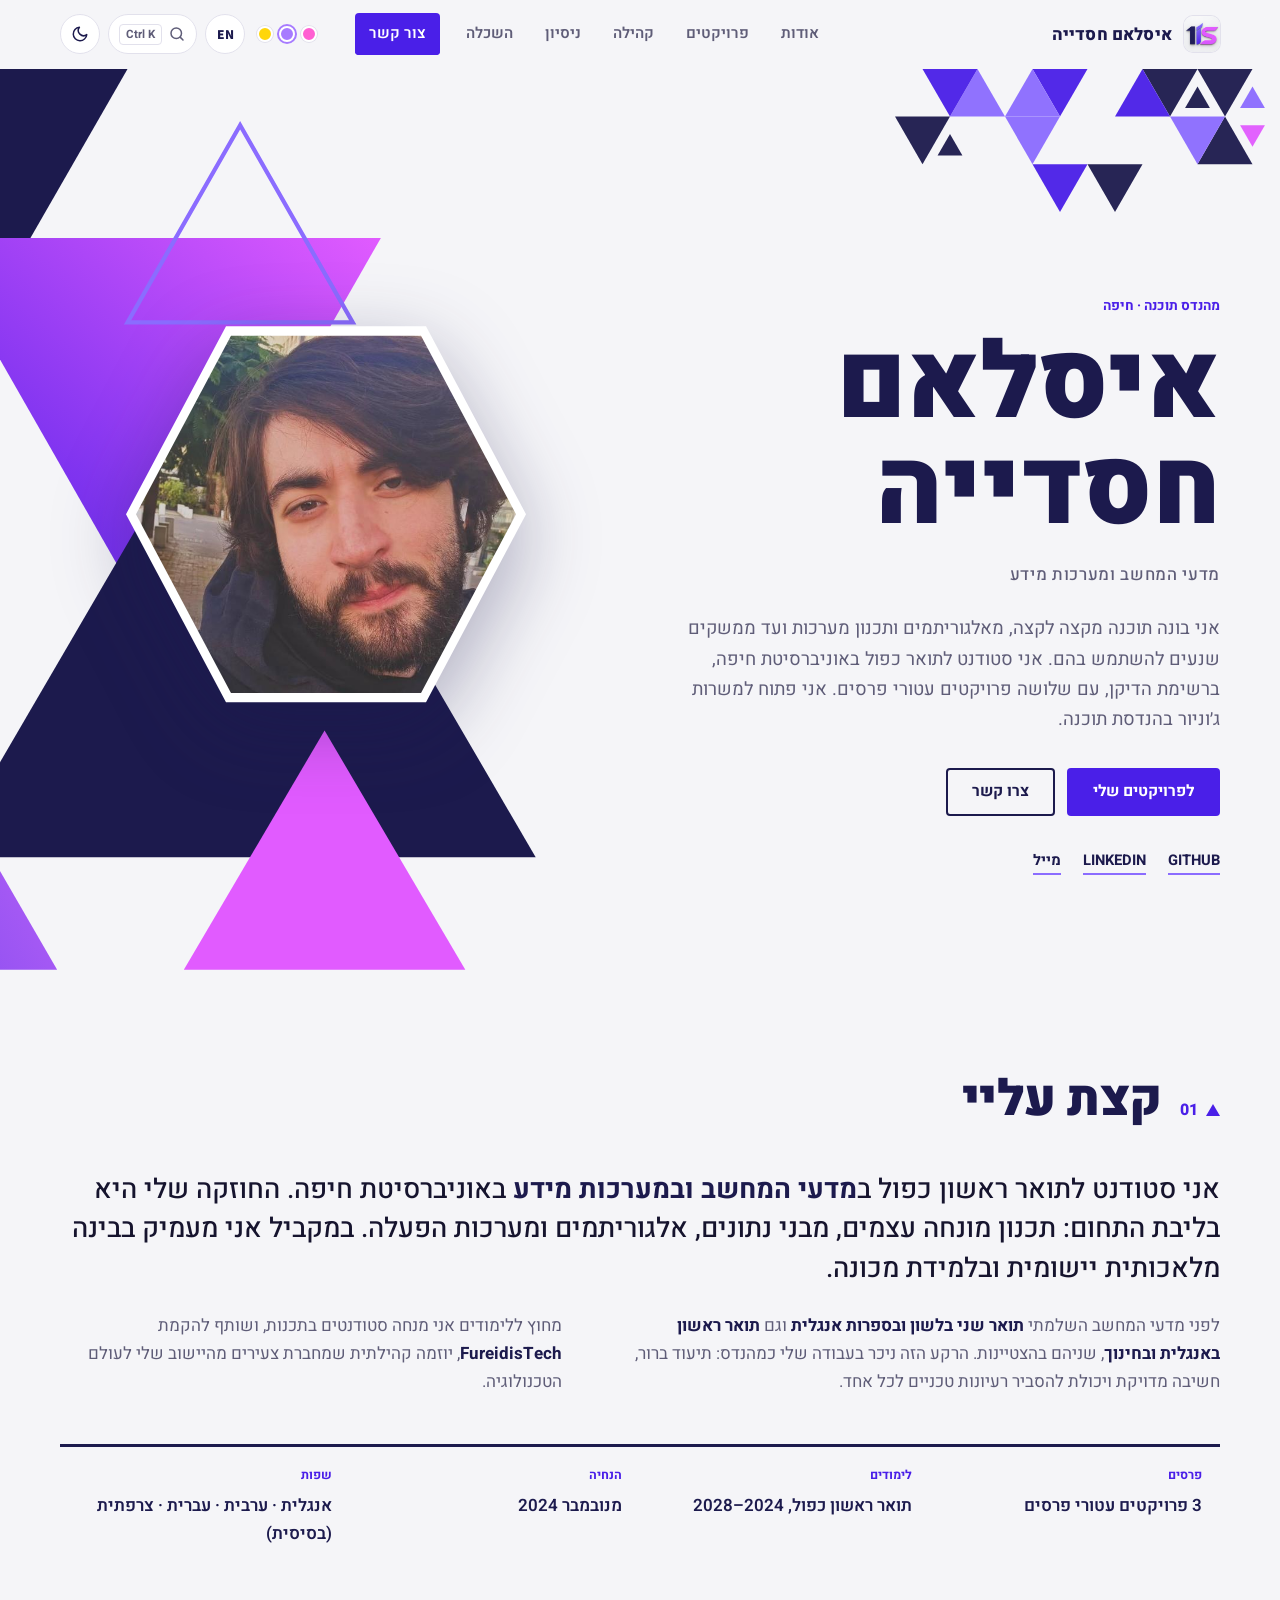
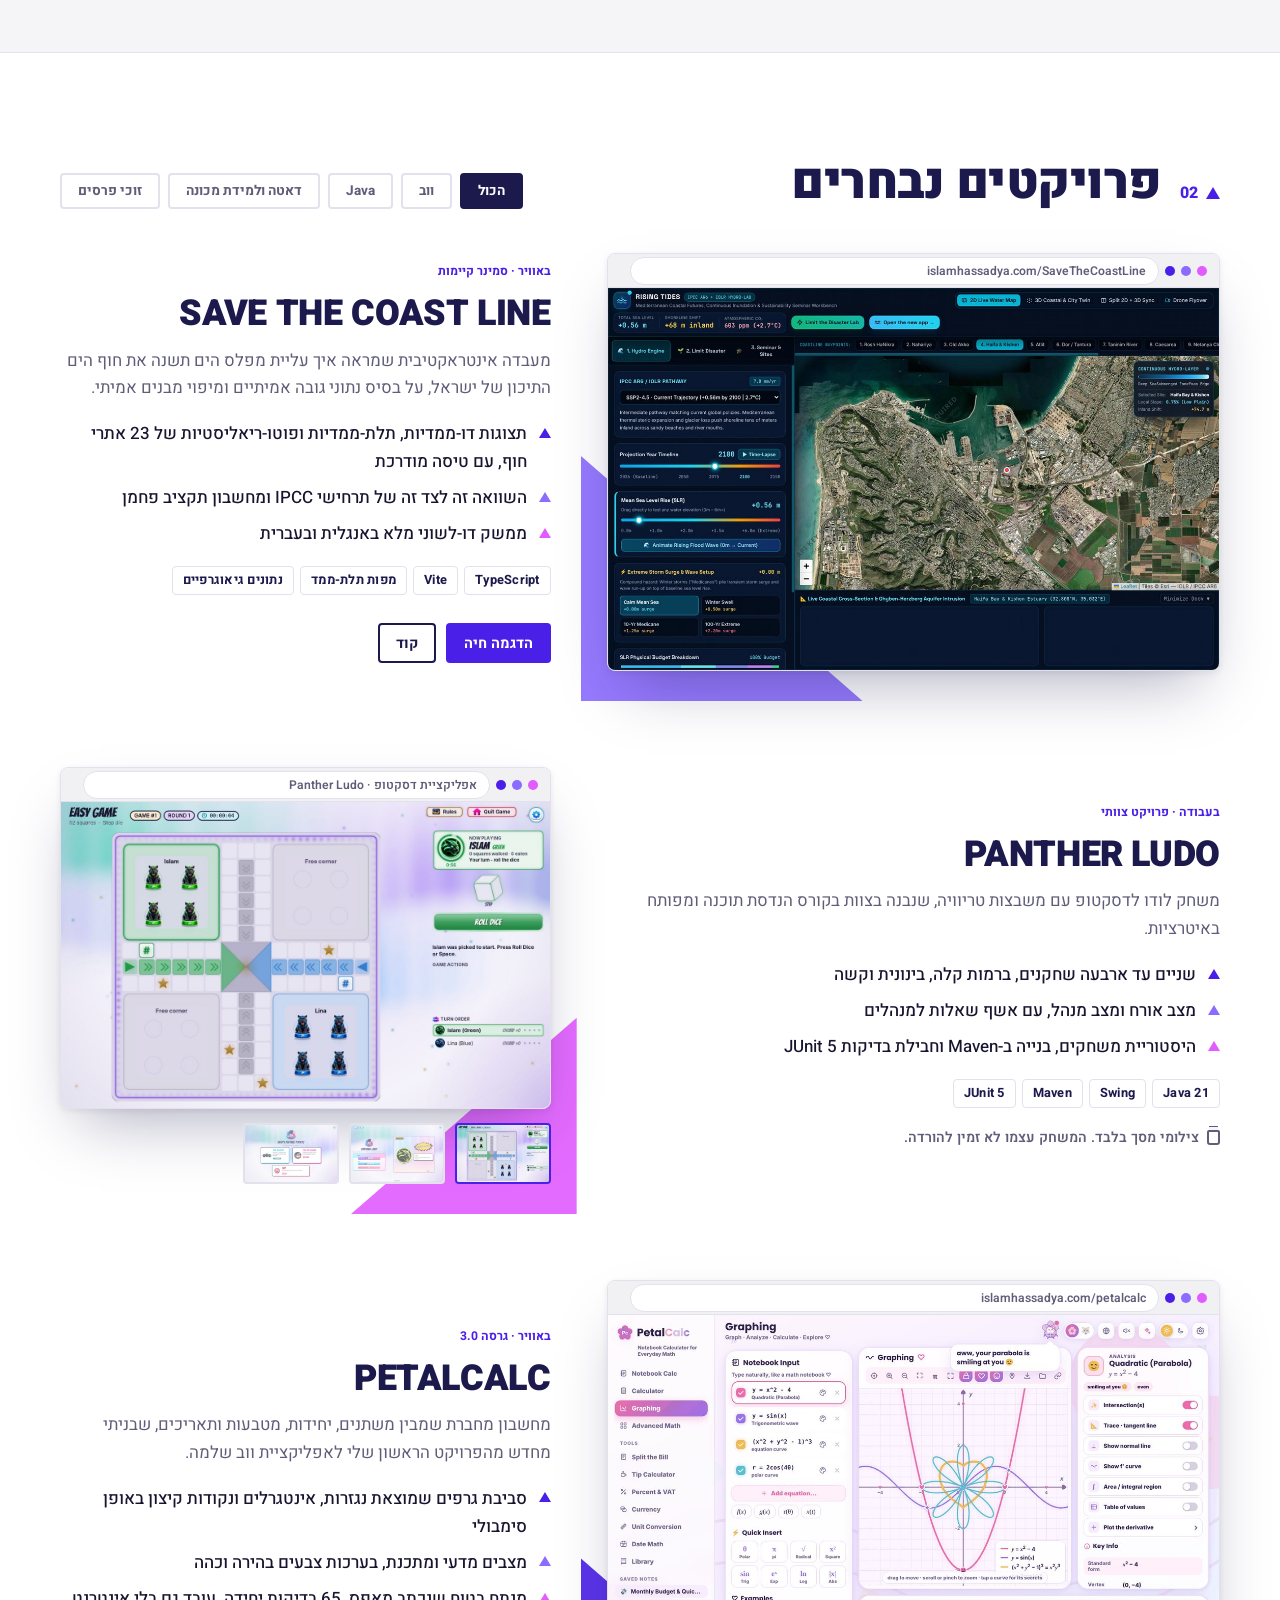
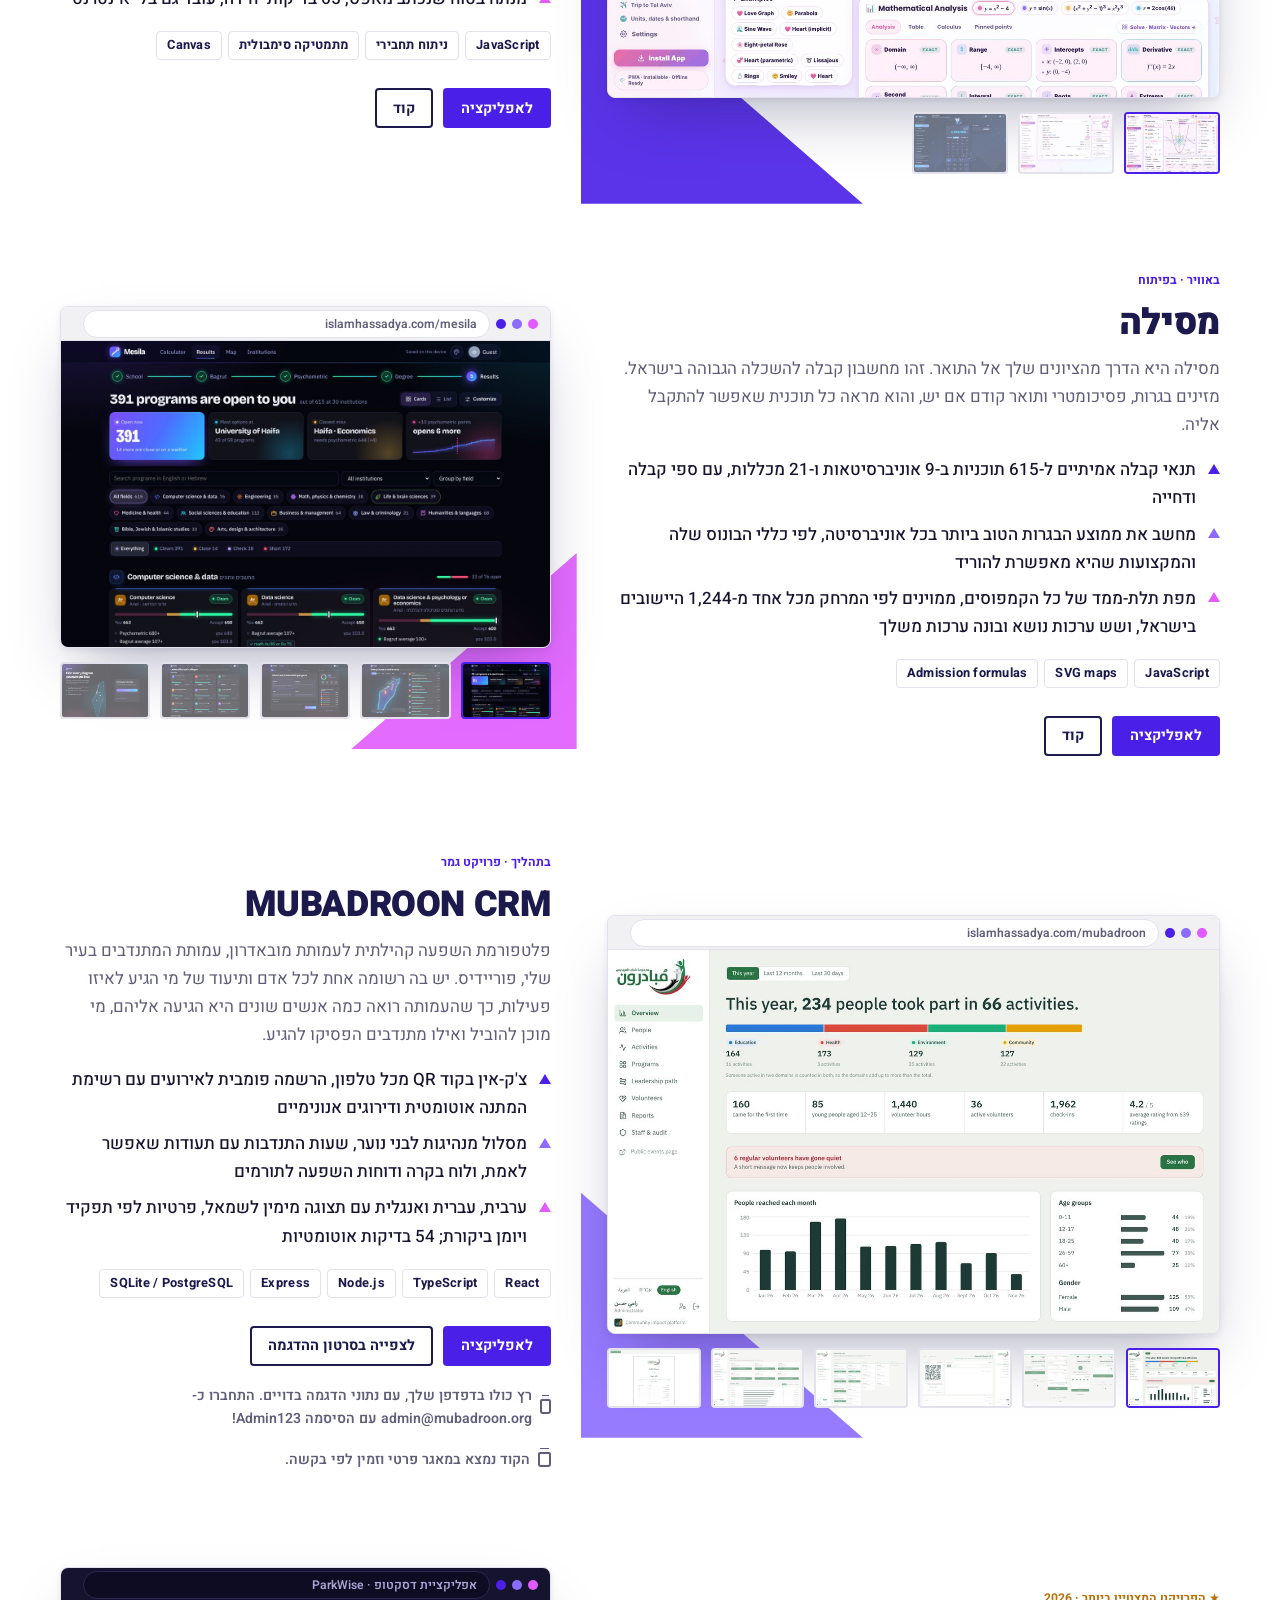
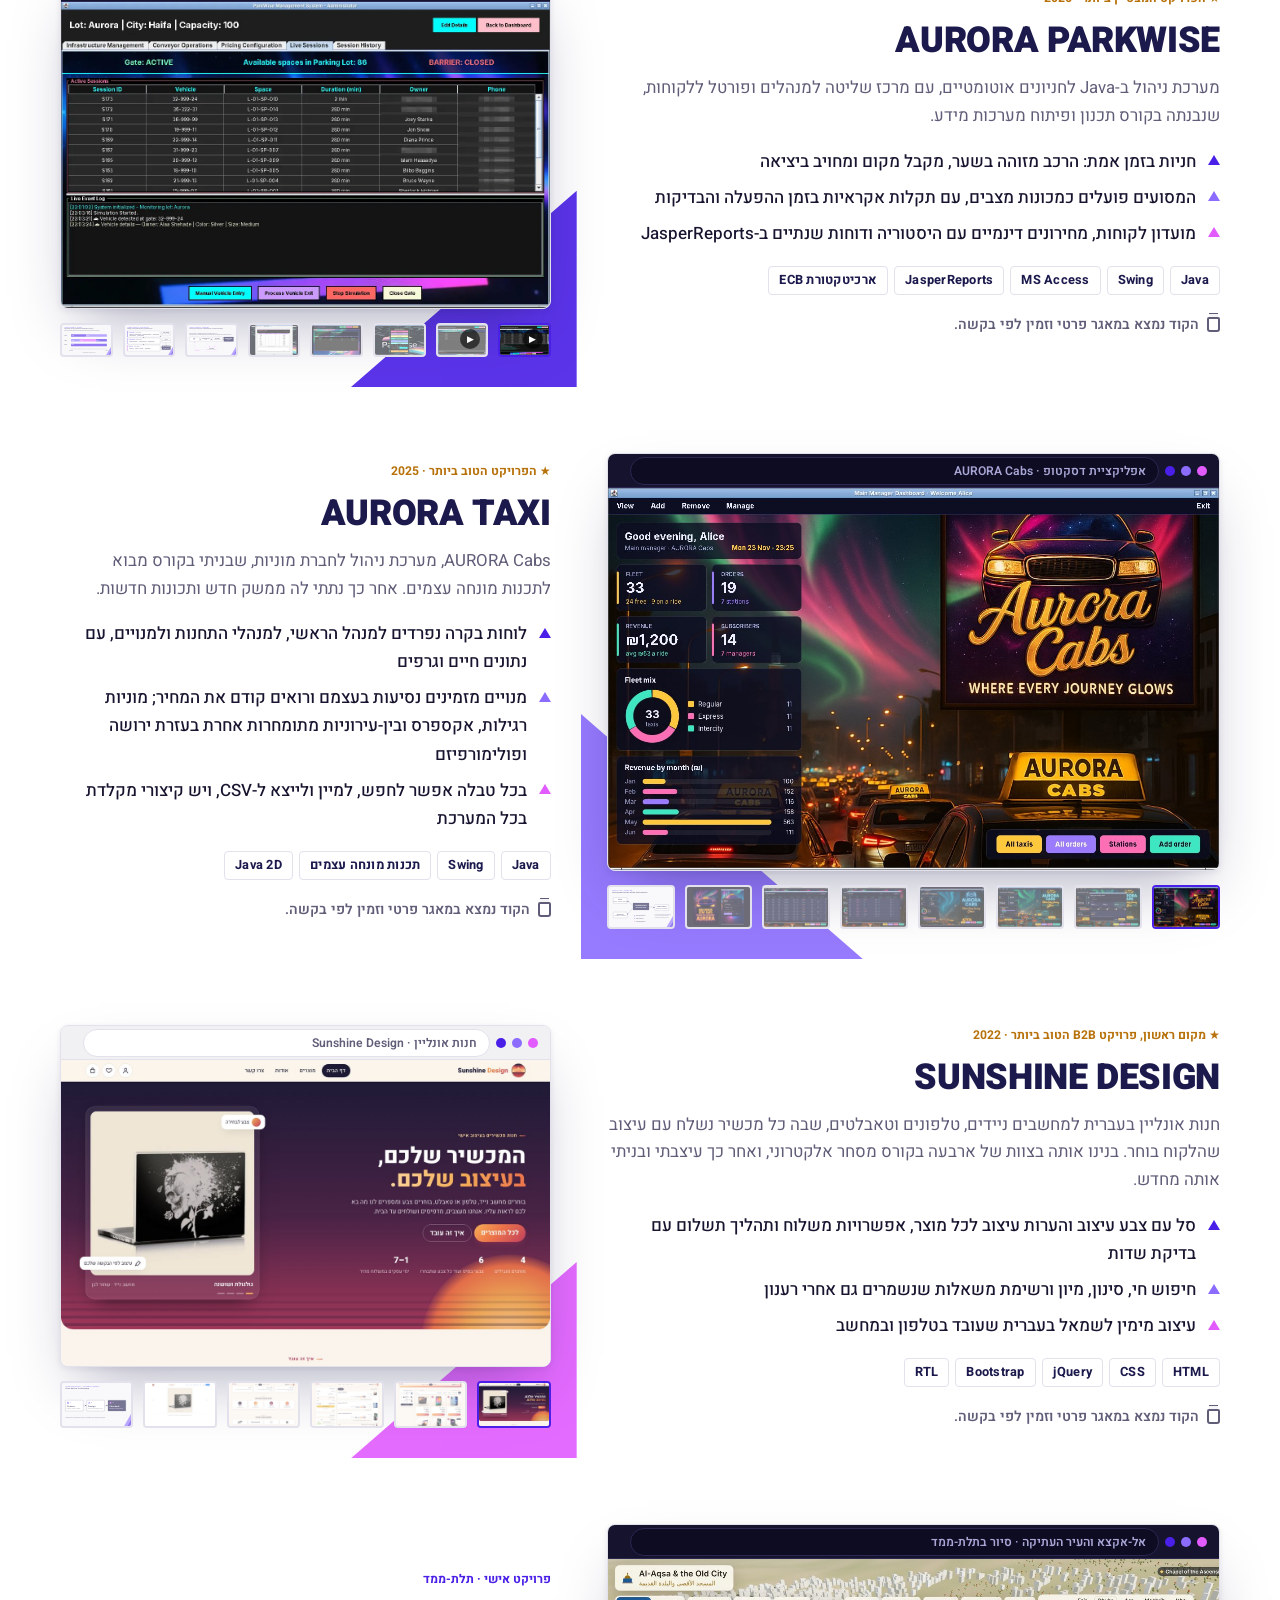
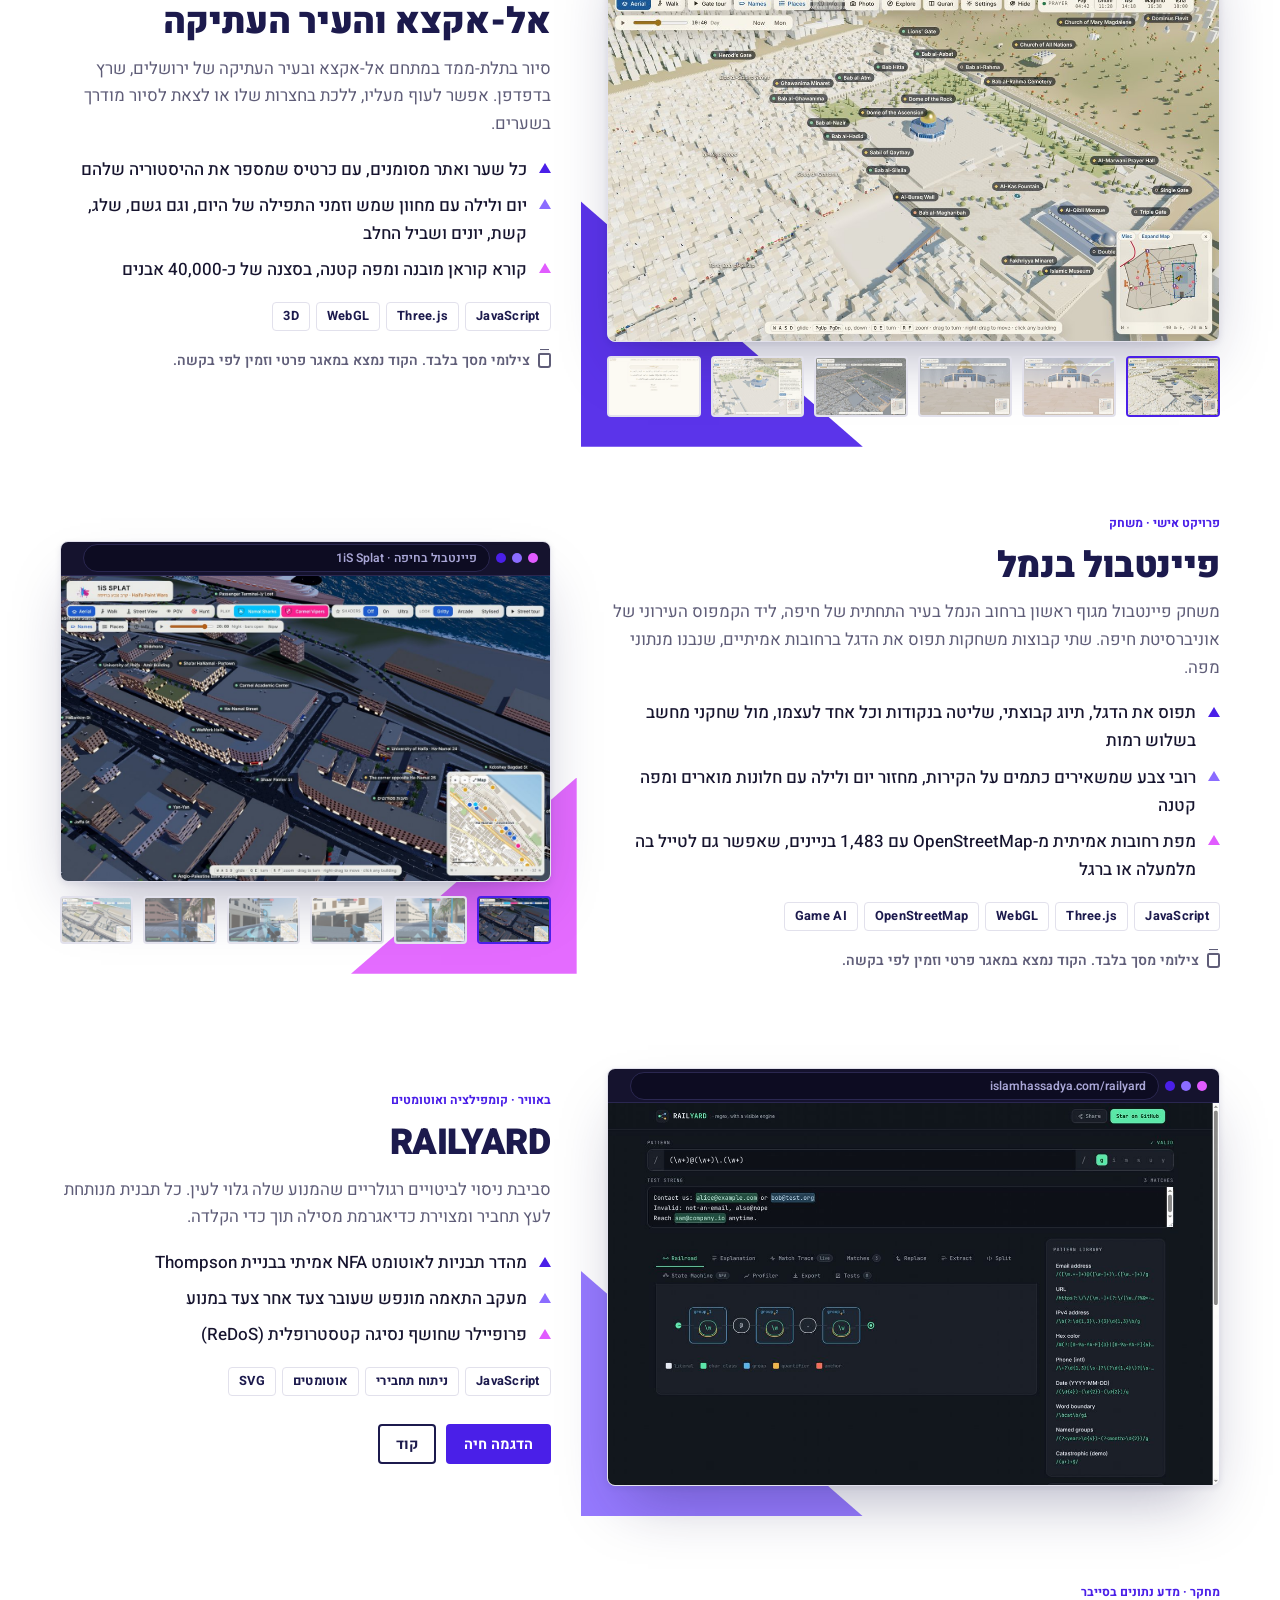
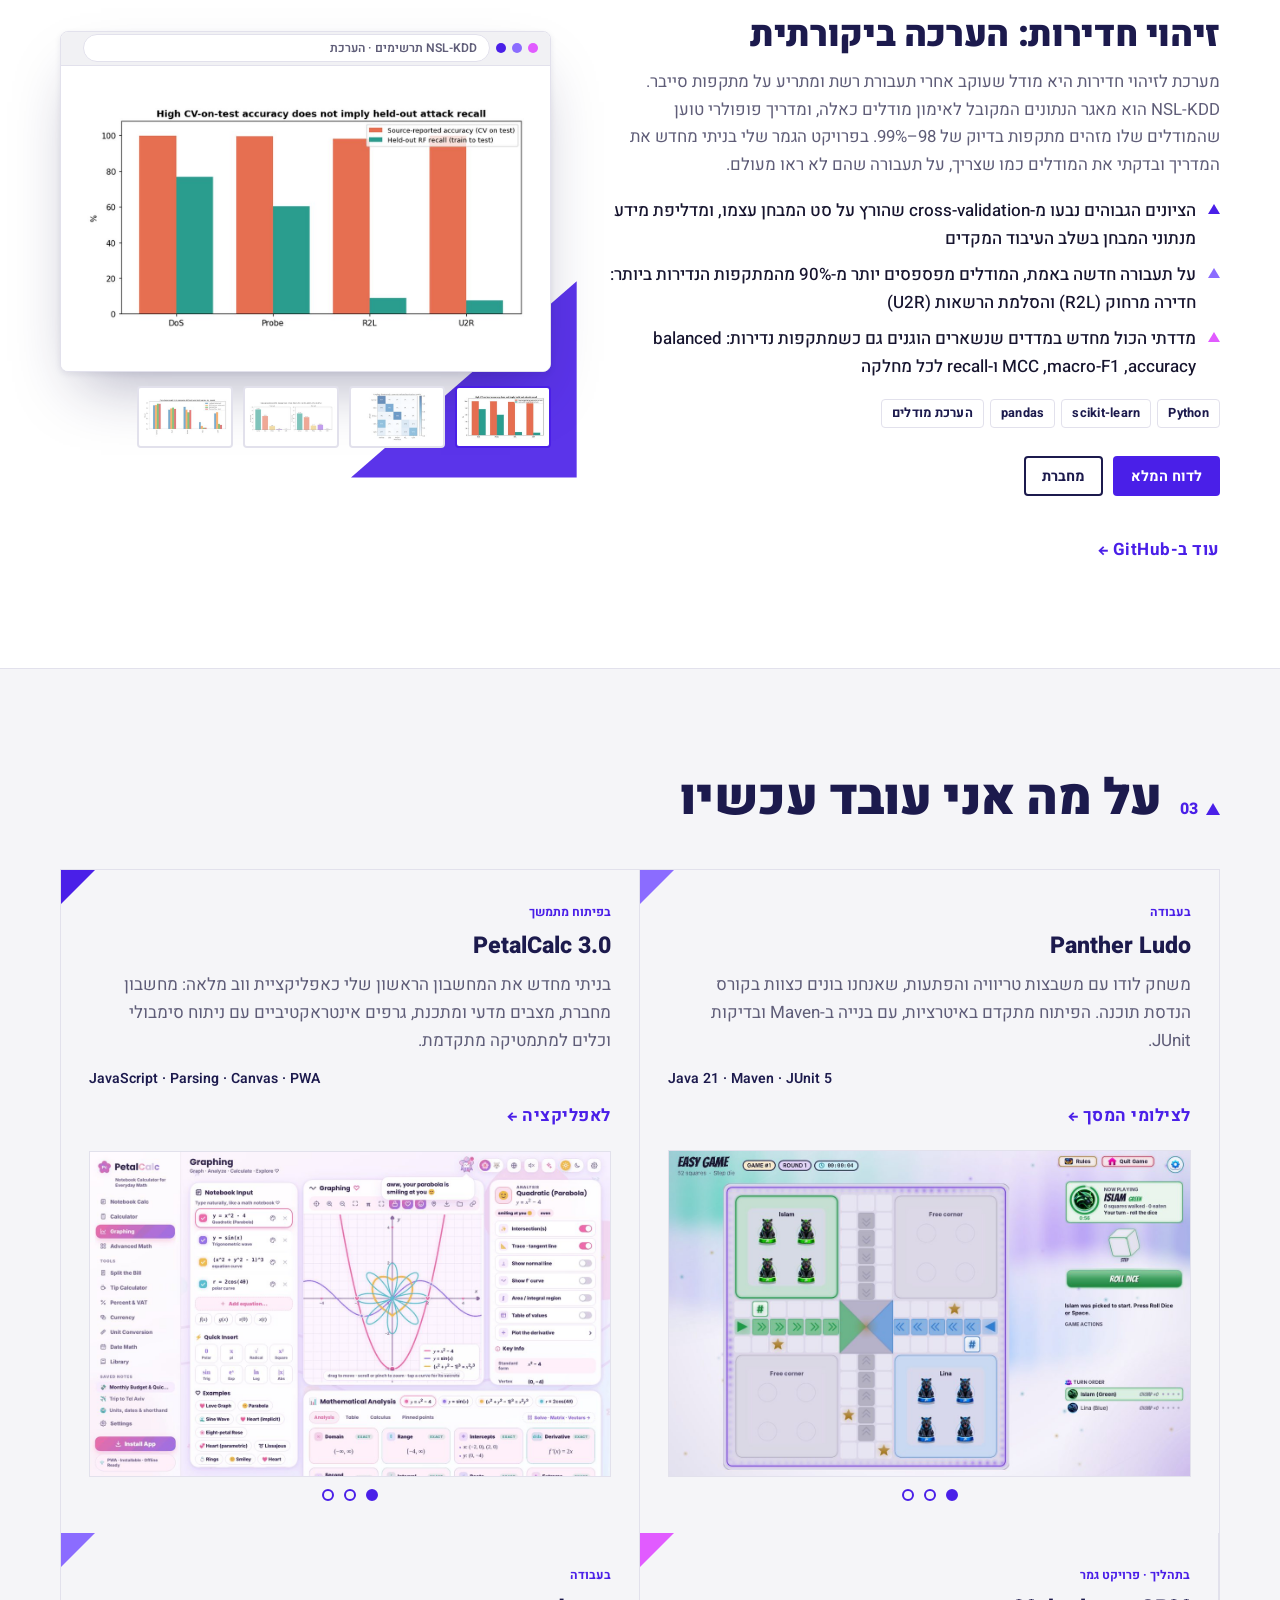
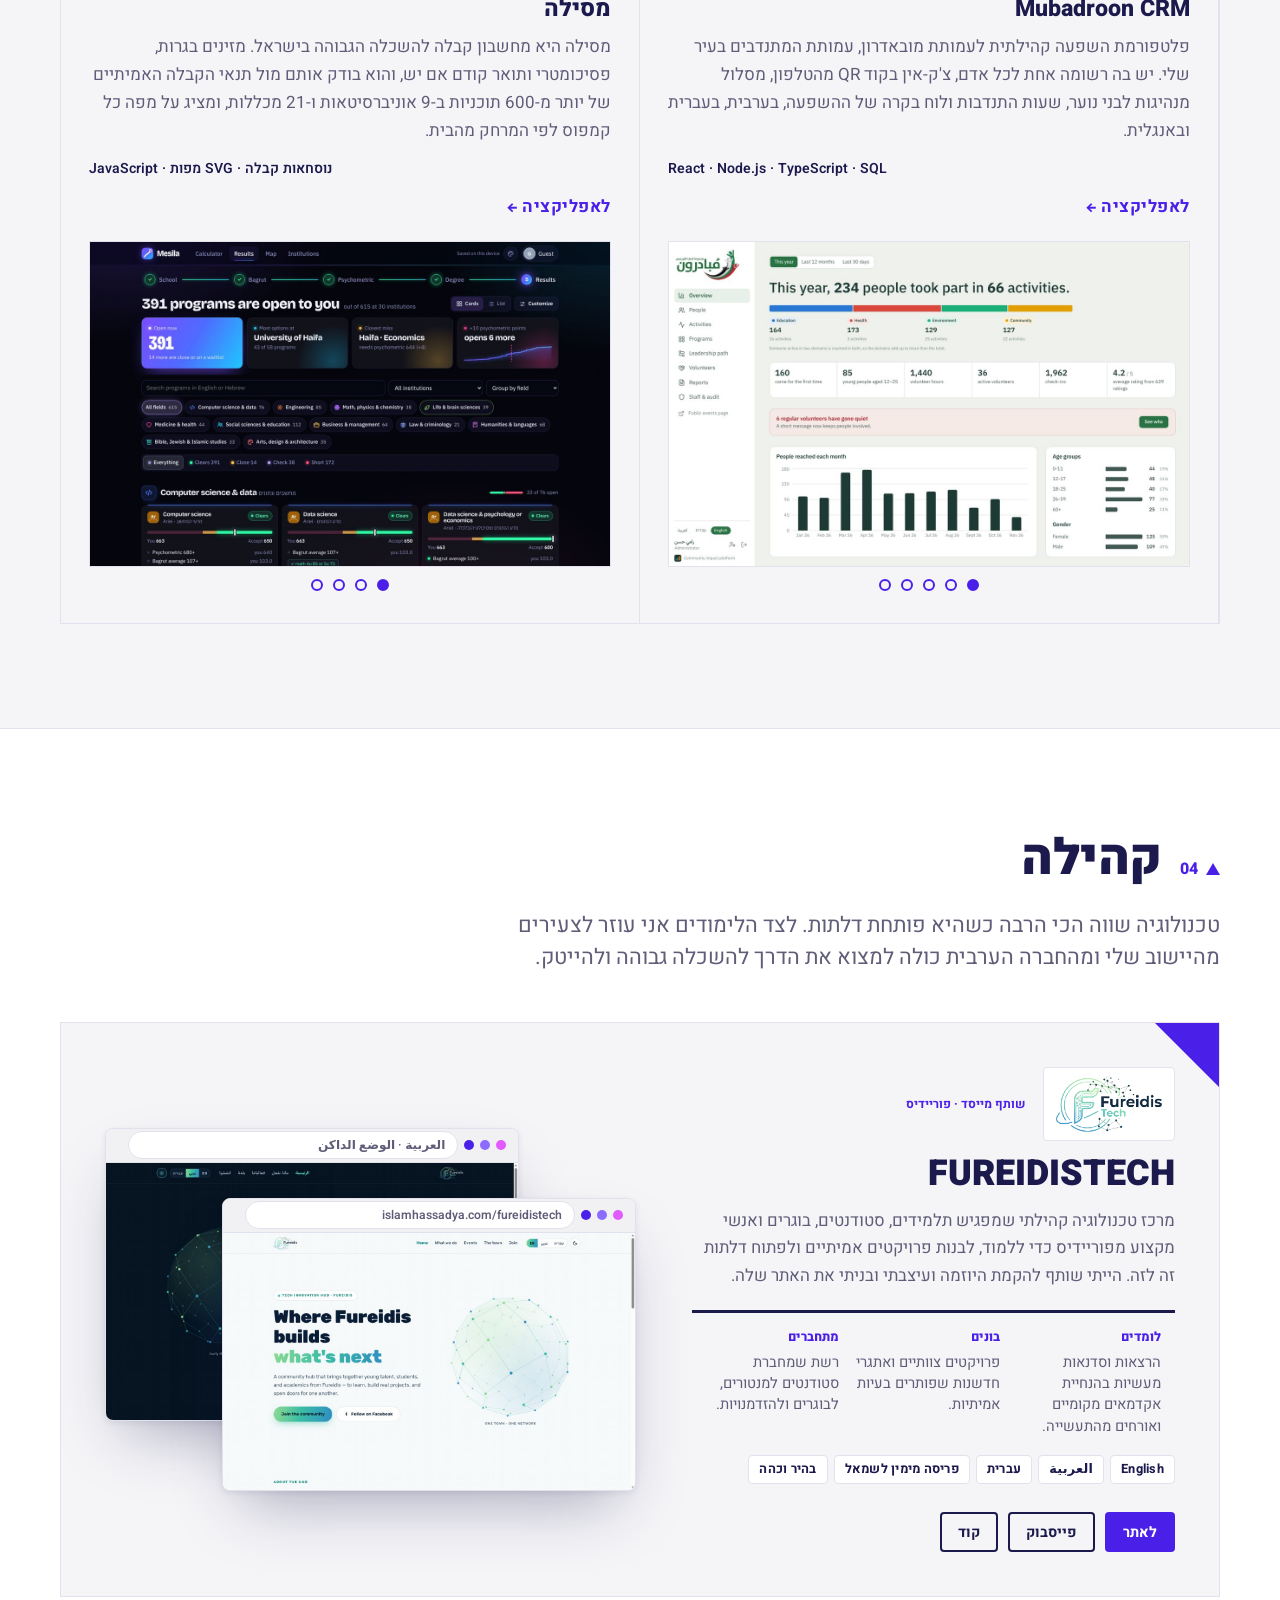
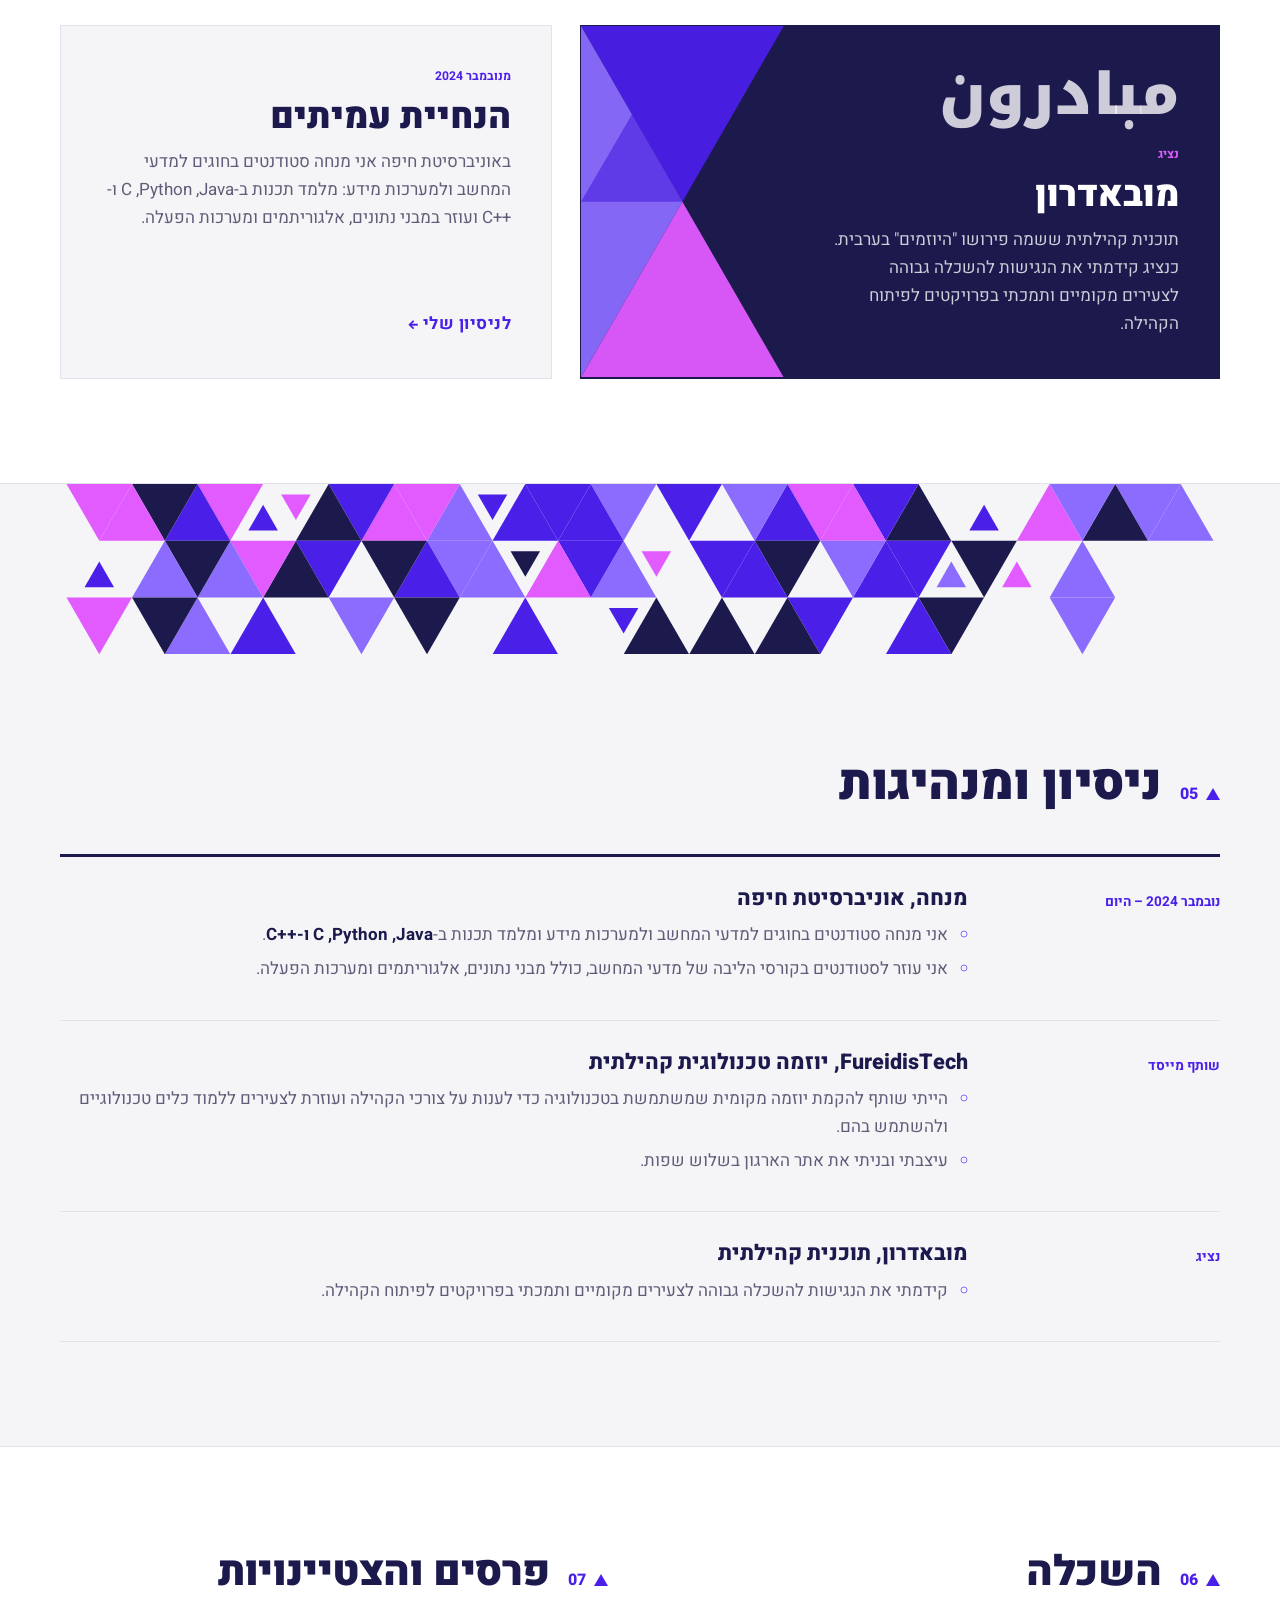
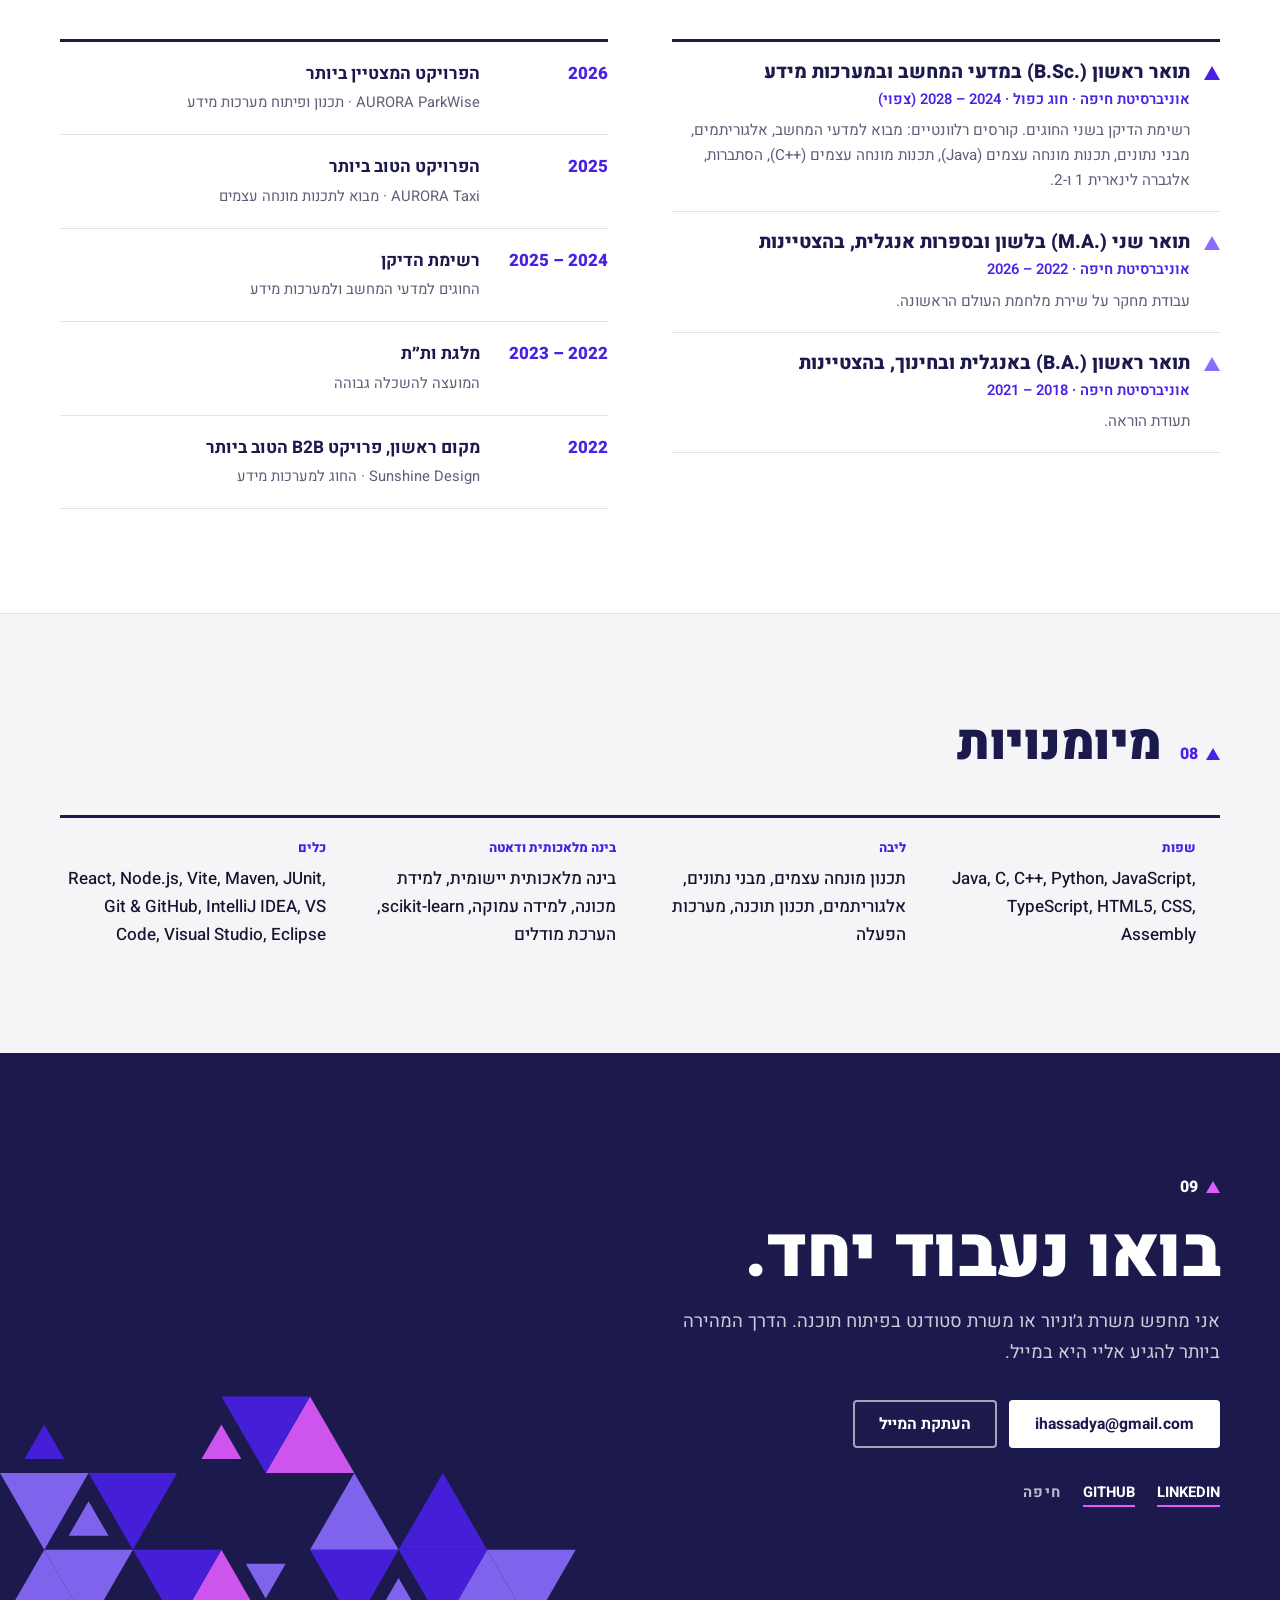
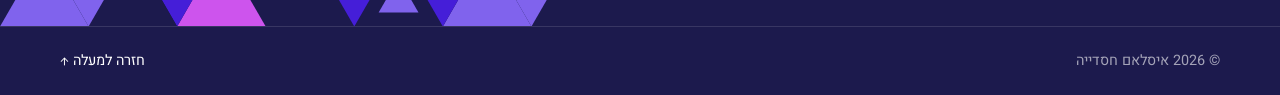
==== commit f1bc4800: "Mubadroon CRM runs on the site (browser-only demo); projects before 'What I'm working on'; Railyard " ====
--- a/he/index.html
+++ b/he/index.html
@@ -128,11 +128,346 @@
 </div>
 </div>
 </section>
+<!-- ── projects ── -->
+<section class="section tint" id="projects">
+<div class="wrap">
+<div class="sec-head row">
+<div><span class="num">02</span><h2 data-edit="">פרויקטים נבחרים</h2></div>
+<div aria-label="סינון פרויקטים" class="filters" role="group">
+<button class="chip on" data-f="all">הכול</button>
+<button class="chip" data-f="web">ווב</button>
+<button class="chip" data-f="java">Java</button>
+<button class="chip" data-f="data">דאטה ולמידת מכונה</button>
+<button class="chip" data-f="award">זוכי פרסים</button>
+</div>
+</div>
+<div class="cases" id="projectGrid">
+<article class="project case" data-cat="web data">
+<div class="case-media">
+<div class="frame-win">
+<div class="win-bar"><i></i><i></i><i></i><span>islamhassadya.com/SaveTheCoastLine</span></div>
+<button aria-label="הגדלת צילום המסך" class="shot" type="button"><img alt="Save The Coast Line: מפה של מפרץ חיפה עם עליית מפלס הים הצפויה" height="750" loading="lazy" src="../assets/shots/coast.jpg" width="1200"/></button>
+</div>
+</div>
+<div class="case-body">
+<p class="label" data-edit="">באוויר · סמינר קיימות</p>
+<h3 data-edit="">Save The Coast Line</h3>
+<p data-edit="">מעבדה אינטראקטיבית שמראה איך עליית מפלס הים תשנה את חוף הים התיכון של ישראל, על בסיס נתוני גובה אמיתיים ומיפוי מבנים אמיתי.</p>
+<ul class="hl">
+<li data-edit="">תצוגות דו-ממדיות, תלת-ממדיות ופוטו-ריאליסטיות של 23 אתרי חוף, עם טיסה מודרכת</li>
+<li data-edit="">השוואה זה לצד זה של תרחישי IPCC ומחשבון תקציב פחמן</li>
+<li data-edit="">ממשק דו-לשוני מלא באנגלית ובעברית</li>
+</ul>
+<ul class="tags"><li>TypeScript</li><li>Vite</li><li>מפות תלת-ממד</li><li>נתונים גיאוגרפיים</li></ul>
+<div class="p-links"><a class="btn primary sm" href="/SaveTheCoastLine/">הדגמה חיה</a><a class="btn ghost sm" href="https://github.com/IslamHassadya11/SaveTheCoastLine" rel="noopener" target="_blank">קוד</a></div>
+</div>
+</article>
+<article class="project case" data-cat="java" id="ludo">
+<div class="case-media">
+<div class="frame-win">
+<div class="win-bar"><i></i><i></i><i></i><span>Panther Ludo · אפליקציית דסקטופ</span></div>
+<button aria-label="הגדלת צילום המסך" class="shot" type="button"><img alt="Panther Ludo: לוח המשחק עם כלי הפנתרים של שני שחקנים" height="750" loading="lazy" src="../assets/shots/ludo-board.jpg" width="1200"/></button>
+</div>
+<div aria-label="צילומי מסך נוספים" class="thumbs">
+<button class="on" data-src="../assets/shots/ludo-board.jpg" type="button"><img alt="לוח המשחק" height="200" loading="lazy" src="../assets/shots/ludo-board-t.jpg" width="320"/></button>
+<button data-src="../assets/shots/ludo-home.jpg" type="button"><img alt="תפריט ראשי" height="200" loading="lazy" src="../assets/shots/ludo-home-t.jpg" width="320"/></button>
+<button data-src="../assets/shots/ludo-login.jpg" type="button"><img alt="מסך הכניסה" height="200" loading="lazy" src="../assets/shots/ludo-login-t.jpg" width="320"/></button>
+</div>
+</div>
+<div class="case-body">
+<p class="label" data-edit="">בעבודה · פרויקט צוותי</p>
+<h3 data-edit="">Panther Ludo</h3>
+<p data-edit="">משחק לודו לדסקטופ עם משבצות טריוויה, שנבנה בצוות בקורס הנדסת תוכנה ומפותח באיטרציות.</p>
+<ul class="hl">
+<li data-edit="">שניים עד ארבעה שחקנים, ברמות קלה, בינונית וקשה</li>
+<li data-edit="">מצב אורח ומצב מנהל, עם אשף שאלות למנהלים</li>
+<li data-edit="">היסטוריית משחקים, בנייה ב-Maven וחבילת בדיקות JUnit 5</li>
+</ul>
+<ul class="tags"><li>Java 21</li><li>Swing</li><li>Maven</li><li>JUnit 5</li></ul>
+<p class="private-note" data-edit="">צילומי מסך בלבד. המשחק עצמו לא זמין להורדה.</p>
+</div>
+</article>
+<article class="project case" data-cat="web">
+<div class="case-media">
+<div class="frame-win">
+<div class="win-bar"><i></i><i></i><i></i><span>islamhassadya.com/petalcalc</span></div>
+<button aria-label="הגדלת צילום המסך" class="shot" type="button"><img alt="PetalCalc: סביבת הגרפים משרטטת פונקציות" height="750" loading="lazy" src="../assets/shots/petal-graph.jpg" width="1200"/></button>
+</div>
+<div aria-label="צילומי מסך נוספים" class="thumbs">
+<button class="on" data-src="../assets/shots/petal-graph.jpg" type="button"><img alt="גרפים" height="200" loading="lazy" src="../assets/shots/petal-graph-t.jpg" width="320"/></button>
+<button data-src="../assets/shots/petal-notebook.jpg" type="button"><img alt="מחברת" height="200" loading="lazy" src="../assets/shots/petal-notebook-t.jpg" width="320"/></button>
+<button data-src="../assets/shots/petal-sci.jpg" type="button"><img alt="מצב מדעי, ערכת צבעים כהה" height="200" loading="lazy" src="../assets/shots/petal-sci-t.jpg" width="320"/></button>
+</div>
+</div>
+<div class="case-body">
+<p class="label" data-edit="">באוויר · גרסה 3.0</p>
+<h3 data-edit="">PetalCalc</h3>
+<p data-edit="">מחשבון מחברת שמבין משתנים, יחידות, מטבעות ותאריכים, שבניתי מחדש מהפרויקט הראשון שלי לאפליקציית ווב שלמה.</p>
+<ul class="hl">
+<li data-edit="">סביבת גרפים שמוצאת נגזרות, אינטגרלים ונקודות קיצון באופן סימבולי</li>
+<li data-edit="">מצבים מדעי ומתכנת, בערכות צבעים בהירה וכהה</li>
+<li data-edit="">מנתח בטוח שנכתב מאפס, 65 בדיקות יחידה, עובד גם בלי אינטרנט</li>
+</ul>
+<ul class="tags"><li>JavaScript</li><li>ניתוח תחבירי</li><li>מתמטיקה סימבולית</li><li>Canvas</li></ul>
+<div class="p-links"><a class="btn primary sm" href="/petalcalc/">לאפליקציה</a><a class="btn ghost sm" href="https://github.com/IslamHassadya11/petal-calc" rel="noopener" target="_blank">קוד</a></div>
+</div>
+</article>
+<article class="project case" data-cat="web data">
+<div class="case-media">
+<div class="frame-win">
+<div class="win-bar"><i></i><i></i><i></i><span>islamhassadya.com/mesila</span></div>
+<button aria-label="הגדלת צילום המסך" class="shot" type="button"><img alt="תוצאות מסילה: 391 מתוך 615 תוכניות פתוחות, מקובצות לפי תחום, עם מד מדחייה לקבלה בכל כרטיס" height="750" loading="lazy" src="../assets/shots/mesila-results.jpg" width="1200"/></button>
+</div>
+<div aria-label="צילומי מסך נוספים" class="thumbs">
+<button class="on" data-src="../assets/shots/mesila-results.jpg" type="button"><img alt="תוצאות מסילה: 391 מתוך 615 תוכניות פתוחות, מקובצות לפי תחום, עם מד מדחייה לקבלה בכל כרטיס" height="200" loading="lazy" src="../assets/shots/mesila-results-t.jpg" width="320"/></button>
+<button data-src="../assets/shots/mesila-map.jpg" type="button"><img alt="מפת תלת-ממד של ישראל: כל קמפוס הוא עמוד זוהר שגובהו כמספר התוכניות הפתוחות בפניך" height="200" loading="lazy" src="../assets/shots/mesila-map-t.jpg" width="320"/></button>
+<button data-src="../assets/shots/mesila-school.jpg" type="button"><img alt="השלב הראשון: מסלול בית הספר, עם ספירה חיה של התוכניות הפתוחות וממוצע הבגרות בכל אוניברסיטה" height="200" loading="lazy" src="../assets/shots/mesila-school-t.jpg" width="320"/></button>
+<button data-src="../assets/shots/mesila-places.jpg" type="button"><img alt="כל האוניברסיטאות והמכללות, וכמה מהתוכניות שלהן פתוחות בפניך" height="200" loading="lazy" src="../assets/shots/mesila-places-t.jpg" width="320"/></button>
+<button data-src="../assets/shots/mesila-start.jpg" type="button"><img alt="דף הפתיחה של מסילה" height="200" loading="lazy" src="../assets/shots/mesila-start-t.jpg" width="320"/></button>
+</div>
+</div>
+<div class="case-body">
+<p class="label" data-edit="">באוויר · בפיתוח</p>
+<h3 data-edit="">מסילה</h3>
+<p data-edit="">מסילה היא הדרך מהציונים שלך אל התואר. זהו מחשבון קבלה להשכלה הגבוהה בישראל. מזינים בגרות, פסיכומטרי ותואר קודם אם יש, והוא מראה כל תוכנית שאפשר להתקבל אליה.</p>
+<ul class="hl">
+<li data-edit="">תנאי קבלה אמיתיים ל-615 תוכניות ב-9 אוניברסיטאות ו-21 מכללות, עם ספי קבלה ודחייה</li>
+<li data-edit="">מחשב את ממוצע הבגרות הטוב ביותר בכל אוניברסיטה, לפי כללי הבונוס שלה והמקצועות שהיא מאפשרת להוריד</li>
+<li data-edit="">מפת תלת-ממד של כל הקמפוסים, ממוינים לפי המרחק מכל אחד מ-1,244 היישובים בישראל, ושש ערכות נושא ובונה ערכות משלך</li>
+</ul>
+<ul class="tags"><li>JavaScript</li><li>SVG maps</li><li>Admission formulas</li></ul>
+<div class="p-links"><a class="btn primary sm" href="/mesila/">לאפליקציה</a><a class="btn ghost sm" href="https://github.com/IslamHassadya11/Mesila" rel="noopener" target="_blank">קוד</a></div>
+</div>
+</article>
+<article class="project case" data-cat="web" id="mubadroon">
+<div class="case-media">
+<div class="frame-win">
+<div class="win-bar"><i></i><i></i><i></i><span>islamhassadya.com/mubadroon</span></div>
+<button aria-label="הגדלת צילום המסך" class="shot" type="button"><img alt="סקירה של Mubadroon CRM: 234 אנשים ב-66 פעילויות השנה, לפי תחום, חודש וגיל" height="750" loading="lazy" src="../assets/shots/crm-dashboard.jpg" width="1200"/></button>
+</div>
+<div aria-label="צילומי מסך נוספים" class="thumbs">
+<button class="on" data-src="../assets/shots/crm-dashboard.jpg" type="button"><img alt="סקירה של Mubadroon CRM: 234 אנשים ב-66 פעילויות השנה, לפי תחום, חודש וגיל" height="200" loading="lazy" src="../assets/shots/crm-dashboard-t.jpg" width="320"/></button>
+<button data-src="../assets/shots/crm-checkin.jpg" type="button"><img alt="צ'ק-אין בקוד QR בטלפון: מזינים מספר טלפון, נרשמים בכניסה ומדרגים את הפעילות" height="200" loading="lazy" src="../assets/shots/crm-checkin-t.jpg" width="320"/></button>
+<button data-src="../assets/shots/crm-activity.jpg" type="button"><img alt="דף פעילות בערבית עם קוד ה-QR לצ'ק-אין ורשימת הנוכחות" height="200" loading="lazy" src="../assets/shots/crm-activity-t.jpg" width="320"/></button>
+<button data-src="../assets/shots/crm-pipeline.jpg" type="button"><img alt="מסלול המנהיגות לבני נוער, ממשתתף ועד מוביל יוזמה, עם הצעות לשלב הבא" height="200" loading="lazy" src="../assets/shots/crm-pipeline-t.jpg" width="320"/></button>
+<button data-src="../assets/shots/crm-volunteers.jpg" type="button"><img alt="מעקב מתנדבים: מתנדבים קבועים שהפסיקו להגיע, עם הודעת וואטסאפ בלחיצה אחת" height="200" loading="lazy" src="../assets/shots/crm-volunteers-t.jpg" width="320"/></button>
+<button data-src="../assets/shots/crm-certificate.jpg" type="button"><img alt="תעודת שעות התנדבות בערבית עם קוד QR לאימות" height="200" loading="lazy" src="../assets/shots/crm-certificate-t.jpg" width="320"/></button>
+</div>
+</div>
+<div class="case-body">
+<p class="label" data-edit="">בתהליך · פרויקט גמר</p>
+<h3 data-edit="">Mubadroon CRM</h3>
+<p data-edit="">פלטפורמת השפעה קהילתית לעמותת מובאדרון, עמותת המתנדבים בעיר שלי, פוריידיס. יש בה רשומה אחת לכל אדם ותיעוד של מי הגיע לאיזו פעילות, כך שהעמותה רואה כמה אנשים שונים היא הגיעה אליהם, מי מוכן להוביל ואילו מתנדבים הפסיקו להגיע.</p>
+<ul class="hl">
+<li data-edit="">צ'ק-אין בקוד QR מכל טלפון, הרשמה פומבית לאירועים עם רשימת המתנה אוטומטית ודירוגים אנונימיים</li>
+<li data-edit="">מסלול מנהיגות לבני נוער, שעות התנדבות עם תעודות שאפשר לאמת, ולוח בקרה ודוחות השפעה לתורמים</li>
+<li data-edit="">ערבית, עברית ואנגלית עם תצוגה מימין לשמאל, פרטיות לפי תפקיד ויומן ביקורת; 54 בדיקות אוטומטיות</li>
+</ul>
+<ul class="tags"><li>React</li><li>TypeScript</li><li>Node.js</li><li>Express</li><li>SQLite / PostgreSQL</li></ul>
+<div class="p-links"><a class="btn primary sm" href="/mubadroon/">לאפליקציה</a><a class="btn ghost sm" href="../assets/video/mubadroon-walkthrough.mp4" rel="noopener" target="_blank">לצפייה בסרטון ההדגמה</a></div>
+<p class="private-note" data-edit="">רץ כולו בדפדפן שלך, עם נתוני הדגמה בדויים. התחברו כ-admin@mubadroon.org עם הסיסמה Admin123!</p>
+<p class="private-note" data-edit="">הקוד נמצא במאגר פרטי וזמין לפי בקשה.</p>
+</div>
+</article>
+<article class="project case" data-cat="java award">
+<div class="case-media">
+<div class="frame-win dark">
+<div class="win-bar"><i></i><i></i><i></i><span>ParkWise · אפליקציית דסקטופ</span></div>
+<button aria-label="הגדלת צילום המסך" class="shot" type="button"><img alt="סשן חי ב-ParkWise: רכב מזוהה בשער, מקבל את החניה הפנויה הקרובה ונכנס" height="750" loading="lazy" src="../assets/shots/pw-live.webp" width="1200"/></button>
+</div>
+<div aria-label="צילומי מסך נוספים" class="thumbs">
+<button class="on" data-src="../assets/shots/pw-live.webp" type="button"><img alt="סשן חי ב-ParkWise: רכב מזוהה בשער, מקבל את החניה הפנויה הקרובה ונכנס" height="200" loading="lazy" src="../assets/shots/pw-live-t.jpg" width="320"/></button>
+<button data-src="../assets/shots/pw-conveyors.webp" type="button"><img alt="הדגמת הפעלת מסועים: כל מסוע מאותחל, עובר בדיקות, מנסה שוב אחרי תקלות ונכנס לפעולה" height="200" loading="lazy" src="../assets/shots/pw-conveyors-t.jpg" width="320"/></button>
+<button data-src="../assets/shots/pw-dashboard.jpg" type="button"><img alt="לוח הבקרה של מנהל ParkWise" height="200" loading="lazy" src="../assets/shots/pw-dashboard-t.jpg" width="320"/></button>
+<button data-src="../assets/shots/pw-customer.jpg" type="button"><img alt="פורטל הלקוחות: חברות במועדון וחניונים מועדפים" height="200" loading="lazy" src="../assets/shots/pw-customer-t.jpg" width="320"/></button>
+<button data-src="../assets/shots/pw-club-report.jpg" type="button"><img alt="דוח צמיחת מועדון הלקוחות שנוצר עם JasperReports" height="200" loading="lazy" src="../assets/shots/pw-club-report-t.jpg" width="320"/></button>
+<button data-src="../assets/diagrams/parkwise-states.svg" type="button"><img alt="תרשים: מחזור החיים של מסוע כמכונת מצבים" height="200" loading="lazy" src="../assets/diagrams/parkwise-states.svg" width="320"/></button>
+<button data-src="../assets/diagrams/parkwise-ecb.svg" type="button"><img alt="תרשים: ארכיטקטורת Entity-Control-Boundary" height="200" loading="lazy" src="../assets/diagrams/parkwise-ecb.svg" width="320"/></button>
+<button data-src="../assets/diagrams/parkwise-pricing.svg" type="button"><img alt="תרשים: תמחור דינמי עם היסטוריית אימוץ מלאה" height="200" loading="lazy" src="../assets/diagrams/parkwise-pricing.svg" width="320"/></button>
+</div>
+</div>
+<div class="case-body">
+<p class="label award" data-edit="">★ הפרויקט המצטיין ביותר · 2026</p>
+<h3 data-edit="">AURORA ParkWise</h3>
+<p data-edit="">מערכת ניהול ב-Java לחניונים אוטומטיים, עם מרכז שליטה למנהלים ופורטל ללקוחות, שנבנתה בקורס תכנון ופיתוח מערכות מידע.</p>
+<ul class="hl">
+<li data-edit="">חניות בזמן אמת: הרכב מזוהה בשער, מקבל מקום ומחויב ביציאה</li>
+<li data-edit="">המסועים פועלים כמכונות מצבים, עם תקלות אקראיות בזמן ההפעלה והבדיקות</li>
+<li data-edit="">מועדון לקוחות, מחירונים דינמיים עם היסטוריה ודוחות שנתיים ב-JasperReports</li>
+</ul>
+<ul class="tags"><li>Java</li><li>Swing</li><li>MS Access</li><li>JasperReports</li><li>ארכיטקטורת ECB</li></ul>
+<p class="private-note" data-edit="">הקוד נמצא במאגר פרטי וזמין לפי בקשה.</p>
+</div>
+</article>
+<article class="project case" data-cat="java award">
+<div class="case-media">
+<div class="frame-win dark">
+<div class="win-bar"><i></i><i></i><i></i><span>AURORA Cabs · אפליקציית דסקטופ</span></div>
+<button aria-label="הגדלת צילום המסך" class="shot" type="button"><img alt="לוח הבקרה של המנהל הראשי ב-AURORA Cabs עם נתונים חיים על הצי, ההזמנות וההכנסות" height="750" loading="lazy" src="../assets/shots/taxi-dashboard.jpg" width="1200"/></button>
+</div>
+<div aria-label="צילומי מסך נוספים" class="thumbs">
+<button class="on" data-src="../assets/shots/taxi-dashboard.jpg" type="button"><img alt="לוח הבקרה של המנהל הראשי ב-AURORA Cabs עם נתונים חיים על הצי, ההזמנות וההכנסות" height="200" loading="lazy" src="../assets/shots/taxi-dashboard-t.jpg" width="320"/></button>
+<button data-src="../assets/shots/taxi-book.jpg" type="button"><img alt="הזמנת נסיעה: בוחרים תחנה וסוג מונית ורואים את המחיר לפני האישור" height="200" loading="lazy" src="../assets/shots/taxi-book-t.jpg" width="320"/></button>
+<button data-src="../assets/shots/taxi-subscriber.jpg" type="button"><img alt="לוח הבקרה של המנוי עם הנסיעות, ההוצאות לפי חודש והנסיעה האחרונה" height="200" loading="lazy" src="../assets/shots/taxi-subscriber-t.jpg" width="320"/></button>
+<button data-src="../assets/shots/taxi-station-manager.jpg" type="button"><img alt="לוח הבקרה של מנהל תחנה עם הצי וההזמנות שלו" height="200" loading="lazy" src="../assets/shots/taxi-station-manager-t.jpg" width="320"/></button>
+<button data-src="../assets/shots/taxi-fleet.jpg" type="button"><img alt="טבלת הצי מסוננת למוניות אקספרס וממוינת, עם סטטוס וסוג בצבעים" height="200" loading="lazy" src="../assets/shots/taxi-fleet-t.jpg" width="320"/></button>
+<button data-src="../assets/shots/taxi-orders.jpg" type="button"><img alt="כל ההזמנות, עם חיפוש וייצוא ל-CSV" height="200" loading="lazy" src="../assets/shots/taxi-orders-t.jpg" width="320"/></button>
+<button data-src="../assets/shots/taxi-welcome.jpg" type="button"><img alt="מסך הפתיחה של AURORA Cabs ומסך הכניסה החדש" height="200" loading="lazy" src="../assets/shots/taxi-welcome-t.jpg" width="320"/></button>
+<button data-src="../assets/diagrams/taxi-overview.svg" type="button"><img alt="תרשים: מה מערכת AURORA Taxi מנהלת" height="200" loading="lazy" src="../assets/diagrams/taxi-overview.svg" width="320"/></button>
+</div>
+</div>
+<div class="case-body">
+<p class="label award" data-edit="">★ הפרויקט הטוב ביותר · 2025</p>
+<h3 data-edit="">AURORA Taxi</h3>
+<p data-edit="">AURORA Cabs, מערכת ניהול לחברת מוניות, שבניתי בקורס מבוא לתכנות מונחה עצמים. אחר כך נתתי לה ממשק חדש ותכונות חדשות.</p>
+<ul class="hl">
+<li data-edit="">לוחות בקרה נפרדים למנהל הראשי, למנהלי התחנות ולמנויים, עם נתונים חיים וגרפים</li>
+<li data-edit="">מנויים מזמינים נסיעות בעצמם ורואים קודם את המחיר; מוניות רגילות, אקספרס ובין-עירוניות מתומחרות אחרת בעזרת ירושה ופולימורפיזם</li>
+<li data-edit="">בכל טבלה אפשר לחפש, למיין ולייצא ל-CSV, ויש קיצורי מקלדת בכל המערכת</li>
+</ul>
+<ul class="tags"><li>Java</li><li>Swing</li><li>תכנות מונחה עצמים</li><li>Java 2D</li></ul>
+<p class="private-note" data-edit="">הקוד נמצא במאגר פרטי וזמין לפי בקשה.</p>
+</div>
+</article>
+<article class="project case" data-cat="web award">
+<div class="case-media">
+<div class="frame-win">
+<div class="win-bar"><i></i><i></i><i></i><span>Sunshine Design · חנות אונליין</span></div>
+<button aria-label="הגדלת צילום המסך" class="shot" type="button"><img alt="דף הבית של Sunshine Design עם קרוסלת העיצובים" height="750" loading="lazy" src="../assets/shots/sun-home.jpg" width="1200"/></button>
+</div>
+<div aria-label="צילומי מסך נוספים" class="thumbs">
+<button class="on" data-src="../assets/shots/sun-home.jpg" type="button"><img alt="דף הבית של Sunshine Design עם קרוסלת העיצובים" height="200" loading="lazy" src="../assets/shots/sun-home-t.jpg" width="320"/></button>
+<button data-src="../assets/shots/sun-products.jpg" type="button"><img alt="דף המוצרים עם חיפוש, סינון ורשימת משאלות" height="200" loading="lazy" src="../assets/shots/sun-products-t.jpg" width="320"/></button>
+<button data-src="../assets/shots/sun-basket.jpg" type="button"><img alt="הסל, עם צבע עיצוב והערות לכל מוצר" height="200" loading="lazy" src="../assets/shots/sun-basket-t.jpg" width="320"/></button>
+<button data-src="../assets/shots/sun-about.jpg" type="button"><img alt="דף האודות עם הצוות והספקים" height="200" loading="lazy" src="../assets/shots/sun-about-t.jpg" width="320"/></button>
+<button data-src="../assets/shots/sun-before.jpg" type="button"><img alt="הגרסה המקורית מהקורס, לפני העיצוב מחדש" height="200" loading="lazy" src="../assets/shots/sun-before-t.jpg" width="320"/></button>
+<button data-src="../assets/diagrams/sunshine-journey.svg" type="button"><img alt="מסע הלקוח: בחירת מוצר, עיצוב ותשלום" height="200" loading="lazy" src="../assets/diagrams/sunshine-journey.svg" width="320"/></button>
+</div>
+</div>
+<div class="case-body">
+<p class="label award" data-edit="">★ מקום ראשון, פרויקט B2B הטוב ביותר · 2022</p>
+<h3 data-edit="">Sunshine Design</h3>
+<p data-edit="">חנות אונליין בעברית למחשבים ניידים, טלפונים וטאבלטים, שבה כל מכשיר נשלח עם עיצוב שהלקוח בוחר. בנינו אותה בצוות של ארבעה בקורס מסחר אלקטרוני, ואחר כך עיצבתי ובניתי אותה מחדש.</p>
+<ul class="hl">
+<li data-edit="">סל עם צבע עיצוב והערות עיצוב לכל מוצר, אפשרויות משלוח ותהליך תשלום עם בדיקת שדות</li>
+<li data-edit="">חיפוש חי, סינון, מיון ורשימת משאלות שנשמרים גם אחרי רענון</li>
+<li data-edit="">עיצוב מימין לשמאל בעברית שעובד בטלפון ובמחשב</li>
+</ul>
+<ul class="tags"><li>HTML</li><li>CSS</li><li>jQuery</li><li>Bootstrap</li><li>RTL</li></ul>
+<p class="private-note" data-edit="">הקוד נמצא במאגר פרטי וזמין לפי בקשה.</p>
+</div>
+</article>
+<article class="project case" data-cat="web">
+<div class="case-media">
+<div class="frame-win dark">
+<div class="win-bar"><i></i><i></i><i></i><span>אל-אקצא והעיר העתיקה · סיור בתלת-ממד</span></div>
+<button aria-label="הגדלת צילום המסך" class="shot" type="button"><img alt="מבט מלמעלה על מתחם אל-אקצא והעיר העתיקה, עם שערים ואתרים מסומנים" height="750" loading="lazy" src="../assets/shots/aqsa-day.jpg" width="1200"/></button>
+</div>
+<div aria-label="צילומי מסך נוספים" class="thumbs">
+<button class="on" data-src="../assets/shots/aqsa-day.jpg" type="button"><img alt="מבט מלמעלה על מתחם אל-אקצא והעיר העתיקה, עם שערים ואתרים מסומנים" height="200" loading="lazy" src="../assets/shots/aqsa-day-t.jpg" width="320"/></button>
+<button data-src="../assets/shots/aqsa-rainbow.jpg" type="button"><img alt="קשת מעל כיפת הסלע אחרי הגשם" height="200" loading="lazy" src="../assets/shots/aqsa-rainbow-t.jpg" width="320"/></button>
+<button data-src="../assets/shots/aqsa-rain.jpg" type="button"><img alt="הליכה ליד כיפת הסלע בגשם" height="200" loading="lazy" src="../assets/shots/aqsa-rain-t.jpg" width="320"/></button>
+<button data-src="../assets/shots/aqsa-night.jpg" type="button"><img alt="העיר העתיקה בלילה" height="200" loading="lazy" src="../assets/shots/aqsa-night-t.jpg" width="320"/></button>
+<button data-src="../assets/shots/aqsa-dome.jpg" type="button"><img alt="כרטיס האתר של כיפת הסלע עם ההיסטוריה שלו" height="200" loading="lazy" src="../assets/shots/aqsa-dome-t.jpg" width="320"/></button>
+<button data-src="../assets/shots/aqsa-quran.jpg" type="button"><img alt="קורא הקוראן המובנה" height="200" loading="lazy" src="../assets/shots/aqsa-quran-t.jpg" width="320"/></button>
+</div>
+</div>
+<div class="case-body">
+<p class="label" data-edit="">פרויקט אישי · תלת-ממד</p>
+<h3 data-edit="">אל-אקצא והעיר העתיקה</h3>
+<p data-edit="">סיור בתלת-ממד במתחם אל-אקצא ובעיר העתיקה של ירושלים, שרץ בדפדפן. אפשר לעוף מעליו, ללכת בחצרות שלו או לצאת לסיור מודרך בשערים.</p>
+<ul class="hl">
+<li data-edit="">כל שער ואתר מסומנים, עם כרטיס שמספר את ההיסטוריה שלהם</li>
+<li data-edit="">יום ולילה עם מחוון שמש וזמני התפילה של היום, וגם גשם, שלג, קשת, יונים ושביל החלב</li>
+<li data-edit="">קורא קוראן מובנה ומפה קטנה, בסצנה של כ-40,000 אבנים</li>
+</ul>
+<ul class="tags"><li>JavaScript</li><li>Three.js</li><li>WebGL</li><li>3D</li></ul>
+<p class="private-note" data-edit="">צילומי מסך בלבד. הקוד נמצא במאגר פרטי וזמין לפי בקשה.</p>
+</div>
+</article>
+<article class="project case" data-cat="web">
+<div class="case-media">
+<div class="frame-win dark">
+<div class="win-bar"><i></i><i></i><i></i><span>1iS Splat · פיינטבול בחיפה</span></div>
+<button aria-label="הגדלת צילום המסך" class="shot" type="button"><img alt="רחוב הנמל ונמל חיפה בלילה, מלמעלה" height="750" loading="lazy" src="../assets/shots/paint-night.jpg" width="1200"/></button>
+</div>
+<div aria-label="צילומי מסך נוספים" class="thumbs">
+<button class="on" data-src="../assets/shots/paint-night.jpg" type="button"><img alt="רחוב הנמל ונמל חיפה בלילה, מלמעלה" height="200" loading="lazy" src="../assets/shots/paint-night-t.jpg" width="320"/></button>
+<button data-src="../assets/shots/paint-street.jpg" type="button"><img alt="מבט מגוף ראשון ברחוב הנמל עם רובה צבע" height="200" loading="lazy" src="../assets/shots/paint-street-t.jpg" width="320"/></button>
+<button data-src="../assets/shots/paint-splat.jpg" type="button"><img alt="כתמי צבע כחולים על קיר" height="200" loading="lazy" src="../assets/shots/paint-splat-t.jpg" width="320"/></button>
+<button data-src="../assets/shots/paint-flag.jpg" type="button"><img alt="הדגל בבסיס של הקבוצה הכחולה" height="200" loading="lazy" src="../assets/shots/paint-flag-t.jpg" width="320"/></button>
+<button data-src="../assets/shots/paint-match-night.jpg" type="button"><img alt="משחק לילה ברחוב הנמל" height="200" loading="lazy" src="../assets/shots/paint-match-night-t.jpg" width="320"/></button>
+<button data-src="../assets/shots/paint-day.jpg" type="button"><img alt="הנמל והקמפוס בעיר התחתית ביום, מלמעלה" height="200" loading="lazy" src="../assets/shots/paint-day-t.jpg" width="320"/></button>
+</div>
+</div>
+<div class="case-body">
+<p class="label" data-edit="">פרויקט אישי · משחק</p>
+<h3 data-edit="">פיינטבול בנמל</h3>
+<p data-edit="">משחק פיינטבול מגוף ראשון ברחוב הנמל בעיר התחתית של חיפה, ליד הקמפוס העירוני של אוניברסיטת חיפה. שתי קבוצות משחקות תפוס את הדגל ברחובות אמיתיים, שנבנו מנתוני מפה.</p>
+<ul class="hl">
+<li data-edit="">תפוס את הדגל, תיוג קבוצתי, שליטה בנקודות וכל אחד לעצמו, מול שחקני מחשב בשלוש רמות</li>
+<li data-edit="">רובי צבע שמשאירים כתמים על הקירות, מחזור יום ולילה עם חלונות מוארים ומפה קטנה</li>
+<li data-edit="">מפת רחובות אמיתית מ-OpenStreetMap עם 1,483 בניינים, שאפשר גם לטייל בה מלמעלה או ברגל</li>
+</ul>
+<ul class="tags"><li>JavaScript</li><li>Three.js</li><li>WebGL</li><li>OpenStreetMap</li><li>Game AI</li></ul>
+<p class="private-note" data-edit="">צילומי מסך בלבד. הקוד נמצא במאגר פרטי וזמין לפי בקשה.</p>
+</div>
+</article>
+<article class="project case" data-cat="web">
+<div class="case-media">
+<div class="frame-win dark">
+<div class="win-bar"><i></i><i></i><i></i><span>islamhassadya.com/railyard</span></div>
+<button aria-label="הגדלת צילום המסך" class="shot" type="button"><img alt="RAILYARD: ביטוי רגולרי שמצויר כדיאגרמת מסילה, עם ההתאמות מסומנות" height="750" loading="lazy" src="../assets/shots/railyard.jpg" width="1200"/></button>
+</div>
+</div>
+<div class="case-body">
+<p class="label" data-edit="">באוויר · קומפילציה ואוטומטים</p>
+<h3 data-edit="">RAILYARD</h3>
+<p data-edit="">סביבת ניסוי לביטויים רגולריים שהמנוע שלה גלוי לעין. כל תבנית מנותחת לעץ תחביר ומצוירת כדיאגרמת מסילה תוך כדי הקלדה.</p>
+<ul class="hl">
+<li data-edit="">מהדר תבניות לאוטומט NFA אמיתי בבניית Thompson</li>
+<li data-edit="">מעקב התאמה מונפש שעובר צעד אחר צעד במנוע</li>
+<li data-edit="">פרופיילר שחושף נסיגה קטסטרופלית (ReDoS)</li>
+</ul>
+<ul class="tags"><li>JavaScript</li><li>ניתוח תחבירי</li><li>אוטומטים</li><li>SVG</li></ul>
+<div class="p-links"><a class="btn primary sm" href="/railyard/">הדגמה חיה</a><a class="btn ghost sm" href="https://github.com/IslamHassadya11/railyard" rel="noopener" target="_blank">קוד</a></div>
+</div>
+</article>
+<article class="project case" data-cat="data">
+<div class="case-media">
+<div class="frame-win paper">
+<div class="win-bar"><i></i><i></i><i></i><span>תרשימים · הערכת NSL-KDD</span></div>
+<button aria-label="הגדלת התרשים" class="shot" type="button"><img alt="תרשים עמודות: דיוק מדווח של כמעט 100% מול recall של פחות מ-10% על נתונים חדשים בהתקפות R2L ו-U2R" height="750" loading="lazy" src="../assets/shots/nsl-gap.jpg" width="1200"/></button>
+</div>
+<div aria-label="תרשימים נוספים" class="thumbs">
+<button class="on" data-src="../assets/shots/nsl-gap.jpg" type="button"><img alt="דיוק מדווח מול recall על נתונים חדשים" height="200" loading="lazy" src="../assets/shots/nsl-gap-t.jpg" width="320"/></button>
+<button data-src="../assets/shots/nsl-cm.jpg" type="button"><img alt="מטריצת בלבול" height="200" loading="lazy" src="../assets/shots/nsl-cm-t.jpg" width="320"/></button>
+<button data-src="../assets/shots/nsl-classes.jpg" type="button"><img alt="שכיחות המחלקות, אימון מול מבחן" height="200" loading="lazy" src="../assets/shots/nsl-classes-t.jpg" width="320"/></button>
+<button data-src="../assets/shots/nsl-recall.jpg" type="button"><img alt="recall לכל מחלקה לפי מודל" height="200" loading="lazy" src="../assets/shots/nsl-recall-t.jpg" width="320"/></button>
+</div>
+</div>
+<div class="case-body">
+<p class="label" data-edit="">מחקר · מדע נתונים בסייבר</p>
+<h3 data-edit="">זיהוי חדירות: הערכה ביקורתית</h3>
+<p data-edit="">מערכת לזיהוי חדירות היא מודל שעוקב אחרי תעבורת רשת ומתריע על מתקפות סייבר. NSL-KDD הוא מאגר הנתונים המקובל לאימון מודלים כאלה, ומדריך פופולרי טוען שהמודלים שלו מזהים מתקפות בדיוק של 98–99%. בפרויקט הגמר שלי בניתי מחדש את המדריך ובדקתי את המודלים כמו שצריך, על תעבורה שהם לא ראו מעולם.</p>
+<ul class="hl">
+<li data-edit="">הציונים הגבוהים נבעו מ-cross-validation שהורץ על סט המבחן עצמו, ומדליפת מידע מנתוני המבחן בשלב העיבוד המקדים</li>
+<li data-edit="">על תעבורה חדשה באמת, המודלים מפספסים יותר מ-90% מהמתקפות הנדירות ביותר: חדירה מרחוק (R2L) והסלמת הרשאות (U2R)</li>
+<li data-edit="">מדדתי הכול מחדש במדדים שנשארים הוגנים גם כשמתקפות נדירות: balanced accuracy,‏ macro-F1,‏ MCC ו-recall לכל מחלקה</li>
+</ul>
+<ul class="tags"><li>Python</li><li>scikit-learn</li><li>pandas</li><li>הערכת מודלים</li></ul>
+<div class="p-links"><a class="btn primary sm" href="https://github.com/IslamHassadya11/nsl-kdd-critical-evaluation/blob/main/Report_Islam_Hassadya.pdf" rel="noopener" target="_blank">לדוח המלא</a><a class="btn ghost sm" href="https://github.com/IslamHassadya11/nsl-kdd-critical-evaluation" rel="noopener" target="_blank">מחברת</a></div>
+</div>
+</article>
+</div>
+<p class="more"><a class="arrow" href="https://github.com/IslamHassadya11?tab=repositories" rel="noopener" target="_blank">עוד ב-GitHub</a></p>
+</div>
+</section>
 <!-- ── now ── -->
-<section class="section tint" id="now">
+<section class="section" id="now">
 <div class="wrap">
 <div class="sec-head">
-<span class="num">02</span>
+<span class="num">03</span>
 <h2 data-edit="">על מה אני עובד עכשיו</h2>
 </div>
 <div class="now-grid">
@@ -163,7 +498,7 @@
 <h3 data-edit="">Mubadroon CRM</h3>
 <p data-edit="">פלטפורמת השפעה קהילתית לעמותת מובאדרון, עמותת המתנדבים בעיר שלי. יש בה רשומה אחת לכל אדם, צ'ק-אין בקוד QR מהטלפון, מסלול מנהיגות לבני נוער, שעות התנדבות ולוח בקרה של ההשפעה, בערבית, בעברית ובאנגלית.</p>
 <p class="stack" data-edit="">React · Node.js · TypeScript · SQL</p>
-<a class="arrow" href="#mubadroon">לפרויקט</a>
+<a class="arrow" href="/mubadroon/">לאפליקציה</a>
 <div class="reel" data-reel="">
 <button aria-label="הגדלת צילום המסך" class="reel-view" type="button"><img alt="סקירה של Mubadroon CRM: 234 אנשים ב-66 פעילויות השנה, לפי תחום, חודש וגיל" class="on" height="750" src="../assets/shots/crm-dashboard.jpg" width="1200"/><img alt="צ'ק-אין בקוד QR בטלפון: מזינים מספר טלפון, נרשמים בכניסה ומדרגים את הפעילות" height="750" loading="lazy" src="../assets/shots/crm-checkin.jpg" width="1200"/><img alt="דף פעילות בערבית עם קוד ה-QR לצ'ק-אין ורשימת הנוכחות" height="750" loading="lazy" src="../assets/shots/crm-activity.jpg" width="1200"/><img alt="מסלול המנהיגות לבני נוער, ממשתתף ועד מוביל יוזמה, עם הצעות לשלב הבא" height="750" loading="lazy" src="../assets/shots/crm-pipeline.jpg" width="1200"/><img alt="מעקב מתנדבים: מתנדבים קבועים שהפסיקו להגיע, עם הודעת וואטסאפ בלחיצה אחת" height="750" loading="lazy" src="../assets/shots/crm-volunteers.jpg" width="1200"/></button>
 <div class="reel-dots"></div>
@@ -181,340 +516,6 @@
 </div>
 </article>
 </div>
-</div>
-</section>
-<!-- ── projects ── -->
-<section class="section" id="projects">
-<div class="wrap">
-<div class="sec-head row">
-<div><span class="num">03</span><h2 data-edit="">פרויקטים נבחרים</h2></div>
-<div aria-label="סינון פרויקטים" class="filters" role="group">
-<button class="chip on" data-f="all">הכול</button>
-<button class="chip" data-f="web">ווב</button>
-<button class="chip" data-f="java">Java</button>
-<button class="chip" data-f="data">דאטה ולמידת מכונה</button>
-<button class="chip" data-f="award">זוכי פרסים</button>
-</div>
-</div>
-<div class="cases" id="projectGrid">
-<article class="project case" data-cat="web data">
-<div class="case-media">
-<div class="frame-win">
-<div class="win-bar"><i></i><i></i><i></i><span>islamhassadya.com/SaveTheCoastLine</span></div>
-<button aria-label="הגדלת צילום המסך" class="shot" type="button"><img alt="Save The Coast Line: מפה של מפרץ חיפה עם עליית מפלס הים הצפויה" height="750" loading="lazy" src="../assets/shots/coast.jpg" width="1200"/></button>
-</div>
-</div>
-<div class="case-body">
-<p class="label" data-edit="">באוויר · סמינר קיימות</p>
-<h3 data-edit="">Save The Coast Line</h3>
-<p data-edit="">מעבדה אינטראקטיבית שמראה איך עליית מפלס הים תשנה את חוף הים התיכון של ישראל, על בסיס נתוני גובה אמיתיים ומיפוי מבנים אמיתי.</p>
-<ul class="hl">
-<li data-edit="">תצוגות דו-ממדיות, תלת-ממדיות ופוטו-ריאליסטיות של 23 אתרי חוף, עם טיסה מודרכת</li>
-<li data-edit="">השוואה זה לצד זה של תרחישי IPCC ומחשבון תקציב פחמן</li>
-<li data-edit="">ממשק דו-לשוני מלא באנגלית ובעברית</li>
-</ul>
-<ul class="tags"><li>TypeScript</li><li>Vite</li><li>מפות תלת-ממד</li><li>נתונים גיאוגרפיים</li></ul>
-<div class="p-links"><a class="btn primary sm" href="/SaveTheCoastLine/">הדגמה חיה</a><a class="btn ghost sm" href="https://github.com/IslamHassadya11/SaveTheCoastLine" rel="noopener" target="_blank">קוד</a></div>
-</div>
-</article>
-<article class="project case" data-cat="web">
-<div class="case-media">
-<div class="frame-win dark">
-<div class="win-bar"><i></i><i></i><i></i><span>islamhassadya.com/railyard</span></div>
-<button aria-label="הגדלת צילום המסך" class="shot" type="button"><img alt="RAILYARD: ביטוי רגולרי שמצויר כדיאגרמת מסילה, עם ההתאמות מסומנות" height="750" loading="lazy" src="../assets/shots/railyard.jpg" width="1200"/></button>
-</div>
-</div>
-<div class="case-body">
-<p class="label" data-edit="">באוויר · קומפילציה ואוטומטים</p>
-<h3 data-edit="">RAILYARD</h3>
-<p data-edit="">סביבת ניסוי לביטויים רגולריים שהמנוע שלה גלוי לעין. כל תבנית מנותחת לעץ תחביר ומצוירת כדיאגרמת מסילה תוך כדי הקלדה.</p>
-<ul class="hl">
-<li data-edit="">מהדר תבניות לאוטומט NFA אמיתי בבניית Thompson</li>
-<li data-edit="">מעקב התאמה מונפש שעובר צעד אחר צעד במנוע</li>
-<li data-edit="">פרופיילר שחושף נסיגה קטסטרופלית (ReDoS)</li>
-</ul>
-<ul class="tags"><li>JavaScript</li><li>ניתוח תחבירי</li><li>אוטומטים</li><li>SVG</li></ul>
-<div class="p-links"><a class="btn primary sm" href="/railyard/">הדגמה חיה</a><a class="btn ghost sm" href="https://github.com/IslamHassadya11/railyard" rel="noopener" target="_blank">קוד</a></div>
-</div>
-</article>
-<article class="project case" data-cat="java" id="ludo">
-<div class="case-media">
-<div class="frame-win">
-<div class="win-bar"><i></i><i></i><i></i><span>Panther Ludo · אפליקציית דסקטופ</span></div>
-<button aria-label="הגדלת צילום המסך" class="shot" type="button"><img alt="Panther Ludo: לוח המשחק עם כלי הפנתרים של שני שחקנים" height="750" loading="lazy" src="../assets/shots/ludo-board.jpg" width="1200"/></button>
-</div>
-<div aria-label="צילומי מסך נוספים" class="thumbs">
-<button class="on" data-src="../assets/shots/ludo-board.jpg" type="button"><img alt="לוח המשחק" height="200" loading="lazy" src="../assets/shots/ludo-board-t.jpg" width="320"/></button>
-<button data-src="../assets/shots/ludo-home.jpg" type="button"><img alt="תפריט ראשי" height="200" loading="lazy" src="../assets/shots/ludo-home-t.jpg" width="320"/></button>
-<button data-src="../assets/shots/ludo-login.jpg" type="button"><img alt="מסך הכניסה" height="200" loading="lazy" src="../assets/shots/ludo-login-t.jpg" width="320"/></button>
-</div>
-</div>
-<div class="case-body">
-<p class="label" data-edit="">בעבודה · פרויקט צוותי</p>
-<h3 data-edit="">Panther Ludo</h3>
-<p data-edit="">משחק לודו לדסקטופ עם משבצות טריוויה, שנבנה בצוות בקורס הנדסת תוכנה ומפותח באיטרציות.</p>
-<ul class="hl">
-<li data-edit="">שניים עד ארבעה שחקנים, ברמות קלה, בינונית וקשה</li>
-<li data-edit="">מצב אורח ומצב מנהל, עם אשף שאלות למנהלים</li>
-<li data-edit="">היסטוריית משחקים, בנייה ב-Maven וחבילת בדיקות JUnit 5</li>
-</ul>
-<ul class="tags"><li>Java 21</li><li>Swing</li><li>Maven</li><li>JUnit 5</li></ul>
-<p class="private-note" data-edit="">צילומי מסך בלבד. המשחק עצמו לא זמין להורדה.</p>
-</div>
-</article>
-<article class="project case" data-cat="web">
-<div class="case-media">
-<div class="frame-win">
-<div class="win-bar"><i></i><i></i><i></i><span>islamhassadya.com/petalcalc</span></div>
-<button aria-label="הגדלת צילום המסך" class="shot" type="button"><img alt="PetalCalc: סביבת הגרפים משרטטת פונקציות" height="750" loading="lazy" src="../assets/shots/petal-graph.jpg" width="1200"/></button>
-</div>
-<div aria-label="צילומי מסך נוספים" class="thumbs">
-<button class="on" data-src="../assets/shots/petal-graph.jpg" type="button"><img alt="גרפים" height="200" loading="lazy" src="../assets/shots/petal-graph-t.jpg" width="320"/></button>
-<button data-src="../assets/shots/petal-notebook.jpg" type="button"><img alt="מחברת" height="200" loading="lazy" src="../assets/shots/petal-notebook-t.jpg" width="320"/></button>
-<button data-src="../assets/shots/petal-sci.jpg" type="button"><img alt="מצב מדעי, ערכת צבעים כהה" height="200" loading="lazy" src="../assets/shots/petal-sci-t.jpg" width="320"/></button>
-</div>
-</div>
-<div class="case-body">
-<p class="label" data-edit="">באוויר · גרסה 3.0</p>
-<h3 data-edit="">PetalCalc</h3>
-<p data-edit="">מחשבון מחברת שמבין משתנים, יחידות, מטבעות ותאריכים, שבניתי מחדש מהפרויקט הראשון שלי לאפליקציית ווב שלמה.</p>
-<ul class="hl">
-<li data-edit="">סביבת גרפים שמוצאת נגזרות, אינטגרלים ונקודות קיצון באופן סימבולי</li>
-<li data-edit="">מצבים מדעי ומתכנת, בערכות צבעים בהירה וכהה</li>
-<li data-edit="">מנתח בטוח שנכתב מאפס, 65 בדיקות יחידה, עובד גם בלי אינטרנט</li>
-</ul>
-<ul class="tags"><li>JavaScript</li><li>ניתוח תחבירי</li><li>מתמטיקה סימבולית</li><li>Canvas</li></ul>
-<div class="p-links"><a class="btn primary sm" href="/petalcalc/">לאפליקציה</a><a class="btn ghost sm" href="https://github.com/IslamHassadya11/petal-calc" rel="noopener" target="_blank">קוד</a></div>
-</div>
-</article>
-<article class="project case" data-cat="web data">
-<div class="case-media">
-<div class="frame-win">
-<div class="win-bar"><i></i><i></i><i></i><span>islamhassadya.com/mesila</span></div>
-<button aria-label="הגדלת צילום המסך" class="shot" type="button"><img alt="תוצאות מסילה: 391 מתוך 615 תוכניות פתוחות, מקובצות לפי תחום, עם מד מדחייה לקבלה בכל כרטיס" height="750" loading="lazy" src="../assets/shots/mesila-results.jpg" width="1200"/></button>
-</div>
-<div aria-label="צילומי מסך נוספים" class="thumbs">
-<button class="on" data-src="../assets/shots/mesila-results.jpg" type="button"><img alt="תוצאות מסילה: 391 מתוך 615 תוכניות פתוחות, מקובצות לפי תחום, עם מד מדחייה לקבלה בכל כרטיס" height="200" loading="lazy" src="../assets/shots/mesila-results-t.jpg" width="320"/></button>
-<button data-src="../assets/shots/mesila-map.jpg" type="button"><img alt="מפת תלת-ממד של ישראל: כל קמפוס הוא עמוד זוהר שגובהו כמספר התוכניות הפתוחות בפניך" height="200" loading="lazy" src="../assets/shots/mesila-map-t.jpg" width="320"/></button>
-<button data-src="../assets/shots/mesila-school.jpg" type="button"><img alt="השלב הראשון: מסלול בית הספר, עם ספירה חיה של התוכניות הפתוחות וממוצע הבגרות בכל אוניברסיטה" height="200" loading="lazy" src="../assets/shots/mesila-school-t.jpg" width="320"/></button>
-<button data-src="../assets/shots/mesila-places.jpg" type="button"><img alt="כל האוניברסיטאות והמכללות, וכמה מהתוכניות שלהן פתוחות בפניך" height="200" loading="lazy" src="../assets/shots/mesila-places-t.jpg" width="320"/></button>
-<button data-src="../assets/shots/mesila-start.jpg" type="button"><img alt="דף הפתיחה של מסילה" height="200" loading="lazy" src="../assets/shots/mesila-start-t.jpg" width="320"/></button>
-</div>
-</div>
-<div class="case-body">
-<p class="label" data-edit="">באוויר · בפיתוח</p>
-<h3 data-edit="">מסילה</h3>
-<p data-edit="">מסילה היא הדרך מהציונים שלך אל התואר. זהו מחשבון קבלה להשכלה הגבוהה בישראל. מזינים בגרות, פסיכומטרי ותואר קודם אם יש, והוא מראה כל תוכנית שאפשר להתקבל אליה.</p>
-<ul class="hl">
-<li data-edit="">תנאי קבלה אמיתיים ל-615 תוכניות ב-9 אוניברסיטאות ו-21 מכללות, עם ספי קבלה ודחייה</li>
-<li data-edit="">מחשב את ממוצע הבגרות הטוב ביותר בכל אוניברסיטה, לפי כללי הבונוס שלה והמקצועות שהיא מאפשרת להוריד</li>
-<li data-edit="">מפת תלת-ממד של כל הקמפוסים, ממוינים לפי המרחק מכל אחד מ-1,244 היישובים בישראל, ושש ערכות נושא ובונה ערכות משלך</li>
-</ul>
-<ul class="tags"><li>JavaScript</li><li>SVG maps</li><li>Admission formulas</li></ul>
-<div class="p-links"><a class="btn primary sm" href="/mesila/">לאפליקציה</a><a class="btn ghost sm" href="https://github.com/IslamHassadya11/Mesila" rel="noopener" target="_blank">קוד</a></div>
-</div>
-</article>
-<article class="project case" data-cat="web" id="mubadroon">
-<div class="case-media">
-<div class="frame-win">
-<div class="win-bar"><i></i><i></i><i></i><span>Mubadroon · פלטפורמת השפעה קהילתית</span></div>
-<button aria-label="הגדלת צילום המסך" class="shot" type="button"><img alt="סקירה של Mubadroon CRM: 234 אנשים ב-66 פעילויות השנה, לפי תחום, חודש וגיל" height="750" loading="lazy" src="../assets/shots/crm-dashboard.jpg" width="1200"/></button>
-</div>
-<div aria-label="צילומי מסך נוספים" class="thumbs">
-<button class="on" data-src="../assets/shots/crm-dashboard.jpg" type="button"><img alt="סקירה של Mubadroon CRM: 234 אנשים ב-66 פעילויות השנה, לפי תחום, חודש וגיל" height="200" loading="lazy" src="../assets/shots/crm-dashboard-t.jpg" width="320"/></button>
-<button data-src="../assets/shots/crm-checkin.jpg" type="button"><img alt="צ'ק-אין בקוד QR בטלפון: מזינים מספר טלפון, נרשמים בכניסה ומדרגים את הפעילות" height="200" loading="lazy" src="../assets/shots/crm-checkin-t.jpg" width="320"/></button>
-<button data-src="../assets/shots/crm-activity.jpg" type="button"><img alt="דף פעילות בערבית עם קוד ה-QR לצ'ק-אין ורשימת הנוכחות" height="200" loading="lazy" src="../assets/shots/crm-activity-t.jpg" width="320"/></button>
-<button data-src="../assets/shots/crm-pipeline.jpg" type="button"><img alt="מסלול המנהיגות לבני נוער, ממשתתף ועד מוביל יוזמה, עם הצעות לשלב הבא" height="200" loading="lazy" src="../assets/shots/crm-pipeline-t.jpg" width="320"/></button>
-<button data-src="../assets/shots/crm-volunteers.jpg" type="button"><img alt="מעקב מתנדבים: מתנדבים קבועים שהפסיקו להגיע, עם הודעת וואטסאפ בלחיצה אחת" height="200" loading="lazy" src="../assets/shots/crm-volunteers-t.jpg" width="320"/></button>
-<button data-src="../assets/shots/crm-certificate.jpg" type="button"><img alt="תעודת שעות התנדבות בערבית עם קוד QR לאימות" height="200" loading="lazy" src="../assets/shots/crm-certificate-t.jpg" width="320"/></button>
-</div>
-</div>
-<div class="case-body">
-<p class="label" data-edit="">בתהליך · פרויקט גמר</p>
-<h3 data-edit="">Mubadroon CRM</h3>
-<p data-edit="">פלטפורמת השפעה קהילתית לעמותת מובאדרון, עמותת המתנדבים בעיר שלי, פוריידיס. יש בה רשומה אחת לכל אדם ותיעוד של מי הגיע לאיזו פעילות, כך שהעמותה רואה כמה אנשים שונים היא הגיעה אליהם, מי מוכן להוביל ואילו מתנדבים הפסיקו להגיע.</p>
-<ul class="hl">
-<li data-edit="">צ'ק-אין בקוד QR מכל טלפון, הרשמה פומבית לאירועים עם רשימת המתנה אוטומטית ודירוגים אנונימיים</li>
-<li data-edit="">מסלול מנהיגות לבני נוער, שעות התנדבות עם תעודות שאפשר לאמת, ולוח בקרה ודוחות השפעה לתורמים</li>
-<li data-edit="">ערבית, עברית ואנגלית עם תצוגה מימין לשמאל, פרטיות לפי תפקיד ויומן ביקורת; 54 בדיקות אוטומטיות</li>
-</ul>
-<ul class="tags"><li>React</li><li>TypeScript</li><li>Node.js</li><li>Express</li><li>SQLite / PostgreSQL</li></ul>
-<div class="p-links"><a class="btn primary sm" href="../assets/video/mubadroon-walkthrough.mp4" rel="noopener" target="_blank">לצפייה בסרטון ההדגמה</a></div>
-<p class="private-note" data-edit="">הקוד נמצא במאגר פרטי וזמין לפי בקשה.</p>
-</div>
-</article>
-<article class="project case" data-cat="java award">
-<div class="case-media">
-<div class="frame-win dark">
-<div class="win-bar"><i></i><i></i><i></i><span>ParkWise · אפליקציית דסקטופ</span></div>
-<button aria-label="הגדלת צילום המסך" class="shot" type="button"><img alt="סשן חי ב-ParkWise: רכב מזוהה בשער, מקבל את החניה הפנויה הקרובה ונכנס" height="750" loading="lazy" src="../assets/shots/pw-live.webp" width="1200"/></button>
-</div>
-<div aria-label="צילומי מסך נוספים" class="thumbs">
-<button class="on" data-src="../assets/shots/pw-live.webp" type="button"><img alt="סשן חי ב-ParkWise: רכב מזוהה בשער, מקבל את החניה הפנויה הקרובה ונכנס" height="200" loading="lazy" src="../assets/shots/pw-live-t.jpg" width="320"/></button>
-<button data-src="../assets/shots/pw-conveyors.webp" type="button"><img alt="הדגמת הפעלת מסועים: כל מסוע מאותחל, עובר בדיקות, מנסה שוב אחרי תקלות ונכנס לפעולה" height="200" loading="lazy" src="../assets/shots/pw-conveyors-t.jpg" width="320"/></button>
-<button data-src="../assets/shots/pw-dashboard.jpg" type="button"><img alt="לוח הבקרה של מנהל ParkWise" height="200" loading="lazy" src="../assets/shots/pw-dashboard-t.jpg" width="320"/></button>
-<button data-src="../assets/shots/pw-customer.jpg" type="button"><img alt="פורטל הלקוחות: חברות במועדון וחניונים מועדפים" height="200" loading="lazy" src="../assets/shots/pw-customer-t.jpg" width="320"/></button>
-<button data-src="../assets/shots/pw-club-report.jpg" type="button"><img alt="דוח צמיחת מועדון הלקוחות שנוצר עם JasperReports" height="200" loading="lazy" src="../assets/shots/pw-club-report-t.jpg" width="320"/></button>
-<button data-src="../assets/diagrams/parkwise-states.svg" type="button"><img alt="תרשים: מחזור החיים של מסוע כמכונת מצבים" height="200" loading="lazy" src="../assets/diagrams/parkwise-states.svg" width="320"/></button>
-<button data-src="../assets/diagrams/parkwise-ecb.svg" type="button"><img alt="תרשים: ארכיטקטורת Entity-Control-Boundary" height="200" loading="lazy" src="../assets/diagrams/parkwise-ecb.svg" width="320"/></button>
-<button data-src="../assets/diagrams/parkwise-pricing.svg" type="button"><img alt="תרשים: תמחור דינמי עם היסטוריית אימוץ מלאה" height="200" loading="lazy" src="../assets/diagrams/parkwise-pricing.svg" width="320"/></button>
-</div>
-</div>
-<div class="case-body">
-<p class="label award" data-edit="">★ הפרויקט המצטיין ביותר · 2026</p>
-<h3 data-edit="">AURORA ParkWise</h3>
-<p data-edit="">מערכת ניהול ב-Java לחניונים אוטומטיים, עם מרכז שליטה למנהלים ופורטל ללקוחות, שנבנתה בקורס תכנון ופיתוח מערכות מידע.</p>
-<ul class="hl">
-<li data-edit="">חניות בזמן אמת: הרכב מזוהה בשער, מקבל מקום ומחויב ביציאה</li>
-<li data-edit="">המסועים פועלים כמכונות מצבים, עם תקלות אקראיות בזמן ההפעלה והבדיקות</li>
-<li data-edit="">מועדון לקוחות, מחירונים דינמיים עם היסטוריה ודוחות שנתיים ב-JasperReports</li>
-</ul>
-<ul class="tags"><li>Java</li><li>Swing</li><li>MS Access</li><li>JasperReports</li><li>ארכיטקטורת ECB</li></ul>
-<p class="private-note" data-edit="">הקוד נמצא במאגר פרטי וזמין לפי בקשה.</p>
-</div>
-</article>
-<article class="project case" data-cat="java award">
-<div class="case-media">
-<div class="frame-win dark">
-<div class="win-bar"><i></i><i></i><i></i><span>AURORA Cabs · אפליקציית דסקטופ</span></div>
-<button aria-label="הגדלת צילום המסך" class="shot" type="button"><img alt="לוח הבקרה של המנהל הראשי ב-AURORA Cabs עם נתונים חיים על הצי, ההזמנות וההכנסות" height="750" loading="lazy" src="../assets/shots/taxi-dashboard.jpg" width="1200"/></button>
-</div>
-<div aria-label="צילומי מסך נוספים" class="thumbs">
-<button class="on" data-src="../assets/shots/taxi-dashboard.jpg" type="button"><img alt="לוח הבקרה של המנהל הראשי ב-AURORA Cabs עם נתונים חיים על הצי, ההזמנות וההכנסות" height="200" loading="lazy" src="../assets/shots/taxi-dashboard-t.jpg" width="320"/></button>
-<button data-src="../assets/shots/taxi-book.jpg" type="button"><img alt="הזמנת נסיעה: בוחרים תחנה וסוג מונית ורואים את המחיר לפני האישור" height="200" loading="lazy" src="../assets/shots/taxi-book-t.jpg" width="320"/></button>
-<button data-src="../assets/shots/taxi-subscriber.jpg" type="button"><img alt="לוח הבקרה של המנוי עם הנסיעות, ההוצאות לפי חודש והנסיעה האחרונה" height="200" loading="lazy" src="../assets/shots/taxi-subscriber-t.jpg" width="320"/></button>
-<button data-src="../assets/shots/taxi-station-manager.jpg" type="button"><img alt="לוח הבקרה של מנהל תחנה עם הצי וההזמנות שלו" height="200" loading="lazy" src="../assets/shots/taxi-station-manager-t.jpg" width="320"/></button>
-<button data-src="../assets/shots/taxi-fleet.jpg" type="button"><img alt="טבלת הצי מסוננת למוניות אקספרס וממוינת, עם סטטוס וסוג בצבעים" height="200" loading="lazy" src="../assets/shots/taxi-fleet-t.jpg" width="320"/></button>
-<button data-src="../assets/shots/taxi-orders.jpg" type="button"><img alt="כל ההזמנות, עם חיפוש וייצוא ל-CSV" height="200" loading="lazy" src="../assets/shots/taxi-orders-t.jpg" width="320"/></button>
-<button data-src="../assets/shots/taxi-welcome.jpg" type="button"><img alt="מסך הפתיחה של AURORA Cabs ומסך הכניסה החדש" height="200" loading="lazy" src="../assets/shots/taxi-welcome-t.jpg" width="320"/></button>
-<button data-src="../assets/diagrams/taxi-overview.svg" type="button"><img alt="תרשים: מה מערכת AURORA Taxi מנהלת" height="200" loading="lazy" src="../assets/diagrams/taxi-overview.svg" width="320"/></button>
-</div>
-</div>
-<div class="case-body">
-<p class="label award" data-edit="">★ הפרויקט הטוב ביותר · 2025</p>
-<h3 data-edit="">AURORA Taxi</h3>
-<p data-edit="">AURORA Cabs, מערכת ניהול לחברת מוניות, שבניתי בקורס מבוא לתכנות מונחה עצמים. אחר כך נתתי לה ממשק חדש ותכונות חדשות.</p>
-<ul class="hl">
-<li data-edit="">לוחות בקרה נפרדים למנהל הראשי, למנהלי התחנות ולמנויים, עם נתונים חיים וגרפים</li>
-<li data-edit="">מנויים מזמינים נסיעות בעצמם ורואים קודם את המחיר; מוניות רגילות, אקספרס ובין-עירוניות מתומחרות אחרת בעזרת ירושה ופולימורפיזם</li>
-<li data-edit="">בכל טבלה אפשר לחפש, למיין ולייצא ל-CSV, ויש קיצורי מקלדת בכל המערכת</li>
-</ul>
-<ul class="tags"><li>Java</li><li>Swing</li><li>תכנות מונחה עצמים</li><li>Java 2D</li></ul>
-<p class="private-note" data-edit="">הקוד נמצא במאגר פרטי וזמין לפי בקשה.</p>
-</div>
-</article>
-<article class="project case" data-cat="web award">
-<div class="case-media">
-<div class="frame-win">
-<div class="win-bar"><i></i><i></i><i></i><span>Sunshine Design · חנות אונליין</span></div>
-<button aria-label="הגדלת צילום המסך" class="shot" type="button"><img alt="דף הבית של Sunshine Design עם קרוסלת העיצובים" height="750" loading="lazy" src="../assets/shots/sun-home.jpg" width="1200"/></button>
-</div>
-<div aria-label="צילומי מסך נוספים" class="thumbs">
-<button class="on" data-src="../assets/shots/sun-home.jpg" type="button"><img alt="דף הבית של Sunshine Design עם קרוסלת העיצובים" height="200" loading="lazy" src="../assets/shots/sun-home-t.jpg" width="320"/></button>
-<button data-src="../assets/shots/sun-products.jpg" type="button"><img alt="דף המוצרים עם חיפוש, סינון ורשימת משאלות" height="200" loading="lazy" src="../assets/shots/sun-products-t.jpg" width="320"/></button>
-<button data-src="../assets/shots/sun-basket.jpg" type="button"><img alt="הסל, עם צבע עיצוב והערות לכל מוצר" height="200" loading="lazy" src="../assets/shots/sun-basket-t.jpg" width="320"/></button>
-<button data-src="../assets/shots/sun-about.jpg" type="button"><img alt="דף האודות עם הצוות והספקים" height="200" loading="lazy" src="../assets/shots/sun-about-t.jpg" width="320"/></button>
-<button data-src="../assets/shots/sun-before.jpg" type="button"><img alt="הגרסה המקורית מהקורס, לפני העיצוב מחדש" height="200" loading="lazy" src="../assets/shots/sun-before-t.jpg" width="320"/></button>
-<button data-src="../assets/diagrams/sunshine-journey.svg" type="button"><img alt="מסע הלקוח: בחירת מוצר, עיצוב ותשלום" height="200" loading="lazy" src="../assets/diagrams/sunshine-journey.svg" width="320"/></button>
-</div>
-</div>
-<div class="case-body">
-<p class="label award" data-edit="">★ מקום ראשון, פרויקט B2B הטוב ביותר · 2022</p>
-<h3 data-edit="">Sunshine Design</h3>
-<p data-edit="">חנות אונליין בעברית למחשבים ניידים, טלפונים וטאבלטים, שבה כל מכשיר נשלח עם עיצוב שהלקוח בוחר. בנינו אותה בצוות של ארבעה בקורס מסחר אלקטרוני, ואחר כך עיצבתי ובניתי אותה מחדש.</p>
-<ul class="hl">
-<li data-edit="">סל עם צבע עיצוב והערות עיצוב לכל מוצר, אפשרויות משלוח ותהליך תשלום עם בדיקת שדות</li>
-<li data-edit="">חיפוש חי, סינון, מיון ורשימת משאלות שנשמרים גם אחרי רענון</li>
-<li data-edit="">עיצוב מימין לשמאל בעברית שעובד בטלפון ובמחשב</li>
-</ul>
-<ul class="tags"><li>HTML</li><li>CSS</li><li>jQuery</li><li>Bootstrap</li><li>RTL</li></ul>
-<p class="private-note" data-edit="">הקוד נמצא במאגר פרטי וזמין לפי בקשה.</p>
-</div>
-</article>
-<article class="project case" data-cat="web">
-<div class="case-media">
-<div class="frame-win dark">
-<div class="win-bar"><i></i><i></i><i></i><span>אל-אקצא והעיר העתיקה · סיור בתלת-ממד</span></div>
-<button aria-label="הגדלת צילום המסך" class="shot" type="button"><img alt="מבט מלמעלה על מתחם אל-אקצא והעיר העתיקה, עם שערים ואתרים מסומנים" height="750" loading="lazy" src="../assets/shots/aqsa-day.jpg" width="1200"/></button>
-</div>
-<div aria-label="צילומי מסך נוספים" class="thumbs">
-<button class="on" data-src="../assets/shots/aqsa-day.jpg" type="button"><img alt="מבט מלמעלה על מתחם אל-אקצא והעיר העתיקה, עם שערים ואתרים מסומנים" height="200" loading="lazy" src="../assets/shots/aqsa-day-t.jpg" width="320"/></button>
-<button data-src="../assets/shots/aqsa-rainbow.jpg" type="button"><img alt="קשת מעל כיפת הסלע אחרי הגשם" height="200" loading="lazy" src="../assets/shots/aqsa-rainbow-t.jpg" width="320"/></button>
-<button data-src="../assets/shots/aqsa-rain.jpg" type="button"><img alt="הליכה ליד כיפת הסלע בגשם" height="200" loading="lazy" src="../assets/shots/aqsa-rain-t.jpg" width="320"/></button>
-<button data-src="../assets/shots/aqsa-night.jpg" type="button"><img alt="העיר העתיקה בלילה" height="200" loading="lazy" src="../assets/shots/aqsa-night-t.jpg" width="320"/></button>
-<button data-src="../assets/shots/aqsa-dome.jpg" type="button"><img alt="כרטיס האתר של כיפת הסלע עם ההיסטוריה שלו" height="200" loading="lazy" src="../assets/shots/aqsa-dome-t.jpg" width="320"/></button>
-<button data-src="../assets/shots/aqsa-quran.jpg" type="button"><img alt="קורא הקוראן המובנה" height="200" loading="lazy" src="../assets/shots/aqsa-quran-t.jpg" width="320"/></button>
-</div>
-</div>
-<div class="case-body">
-<p class="label" data-edit="">פרויקט אישי · תלת-ממד</p>
-<h3 data-edit="">אל-אקצא והעיר העתיקה</h3>
-<p data-edit="">סיור בתלת-ממד במתחם אל-אקצא ובעיר העתיקה של ירושלים, שרץ בדפדפן. אפשר לעוף מעליו, ללכת בחצרות שלו או לצאת לסיור מודרך בשערים.</p>
-<ul class="hl">
-<li data-edit="">כל שער ואתר מסומנים, עם כרטיס שמספר את ההיסטוריה שלהם</li>
-<li data-edit="">יום ולילה עם מחוון שמש וזמני התפילה של היום, וגם גשם, שלג, קשת, יונים ושביל החלב</li>
-<li data-edit="">קורא קוראן מובנה ומפה קטנה, בסצנה של כ-40,000 אבנים</li>
-</ul>
-<ul class="tags"><li>JavaScript</li><li>Three.js</li><li>WebGL</li><li>3D</li></ul>
-<p class="private-note" data-edit="">צילומי מסך בלבד. הקוד נמצא במאגר פרטי וזמין לפי בקשה.</p>
-</div>
-</article>
-<article class="project case" data-cat="web">
-<div class="case-media">
-<div class="frame-win dark">
-<div class="win-bar"><i></i><i></i><i></i><span>1iS Splat · פיינטבול בחיפה</span></div>
-<button aria-label="הגדלת צילום המסך" class="shot" type="button"><img alt="רחוב הנמל ונמל חיפה בלילה, מלמעלה" height="750" loading="lazy" src="../assets/shots/paint-night.jpg" width="1200"/></button>
-</div>
-<div aria-label="צילומי מסך נוספים" class="thumbs">
-<button class="on" data-src="../assets/shots/paint-night.jpg" type="button"><img alt="רחוב הנמל ונמל חיפה בלילה, מלמעלה" height="200" loading="lazy" src="../assets/shots/paint-night-t.jpg" width="320"/></button>
-<button data-src="../assets/shots/paint-street.jpg" type="button"><img alt="מבט מגוף ראשון ברחוב הנמל עם רובה צבע" height="200" loading="lazy" src="../assets/shots/paint-street-t.jpg" width="320"/></button>
-<button data-src="../assets/shots/paint-splat.jpg" type="button"><img alt="כתמי צבע כחולים על קיר" height="200" loading="lazy" src="../assets/shots/paint-splat-t.jpg" width="320"/></button>
-<button data-src="../assets/shots/paint-flag.jpg" type="button"><img alt="הדגל בבסיס של הקבוצה הכחולה" height="200" loading="lazy" src="../assets/shots/paint-flag-t.jpg" width="320"/></button>
-<button data-src="../assets/shots/paint-match-night.jpg" type="button"><img alt="משחק לילה ברחוב הנמל" height="200" loading="lazy" src="../assets/shots/paint-match-night-t.jpg" width="320"/></button>
-<button data-src="../assets/shots/paint-day.jpg" type="button"><img alt="הנמל והקמפוס בעיר התחתית ביום, מלמעלה" height="200" loading="lazy" src="../assets/shots/paint-day-t.jpg" width="320"/></button>
-</div>
-</div>
-<div class="case-body">
-<p class="label" data-edit="">פרויקט אישי · משחק</p>
-<h3 data-edit="">פיינטבול בנמל</h3>
-<p data-edit="">משחק פיינטבול מגוף ראשון ברחוב הנמל בעיר התחתית של חיפה, ליד הקמפוס העירוני של אוניברסיטת חיפה. שתי קבוצות משחקות תפוס את הדגל ברחובות אמיתיים, שנבנו מנתוני מפה.</p>
-<ul class="hl">
-<li data-edit="">תפוס את הדגל, תיוג קבוצתי, שליטה בנקודות וכל אחד לעצמו, מול שחקני מחשב בשלוש רמות</li>
-<li data-edit="">רובי צבע שמשאירים כתמים על הקירות, מחזור יום ולילה עם חלונות מוארים ומפה קטנה</li>
-<li data-edit="">מפת רחובות אמיתית מ-OpenStreetMap עם 1,483 בניינים, שאפשר גם לטייל בה מלמעלה או ברגל</li>
-</ul>
-<ul class="tags"><li>JavaScript</li><li>Three.js</li><li>WebGL</li><li>OpenStreetMap</li><li>Game AI</li></ul>
-<p class="private-note" data-edit="">צילומי מסך בלבד. הקוד נמצא במאגר פרטי וזמין לפי בקשה.</p>
-</div>
-</article>
-<article class="project case" data-cat="data">
-<div class="case-media">
-<div class="frame-win paper">
-<div class="win-bar"><i></i><i></i><i></i><span>תרשימים · הערכת NSL-KDD</span></div>
-<button aria-label="הגדלת התרשים" class="shot" type="button"><img alt="תרשים עמודות: דיוק מדווח של כמעט 100% מול recall של פחות מ-10% על נתונים חדשים בהתקפות R2L ו-U2R" height="750" loading="lazy" src="../assets/shots/nsl-gap.jpg" width="1200"/></button>
-</div>
-<div aria-label="תרשימים נוספים" class="thumbs">
-<button class="on" data-src="../assets/shots/nsl-gap.jpg" type="button"><img alt="דיוק מדווח מול recall על נתונים חדשים" height="200" loading="lazy" src="../assets/shots/nsl-gap-t.jpg" width="320"/></button>
-<button data-src="../assets/shots/nsl-cm.jpg" type="button"><img alt="מטריצת בלבול" height="200" loading="lazy" src="../assets/shots/nsl-cm-t.jpg" width="320"/></button>
-<button data-src="../assets/shots/nsl-classes.jpg" type="button"><img alt="שכיחות המחלקות, אימון מול מבחן" height="200" loading="lazy" src="../assets/shots/nsl-classes-t.jpg" width="320"/></button>
-<button data-src="../assets/shots/nsl-recall.jpg" type="button"><img alt="recall לכל מחלקה לפי מודל" height="200" loading="lazy" src="../assets/shots/nsl-recall-t.jpg" width="320"/></button>
-</div>
-</div>
-<div class="case-body">
-<p class="label" data-edit="">מחקר · מדע נתונים בסייבר</p>
-<h3 data-edit="">זיהוי חדירות: הערכה ביקורתית</h3>
-<p data-edit="">מערכת לזיהוי חדירות היא מודל שעוקב אחרי תעבורת רשת ומתריע על מתקפות סייבר. NSL-KDD הוא מאגר הנתונים המקובל לאימון מודלים כאלה, ומדריך פופולרי טוען שהמודלים שלו מזהים מתקפות בדיוק של 98–99%. בפרויקט הגמר שלי בניתי מחדש את המדריך ובדקתי את המודלים כמו שצריך, על תעבורה שהם לא ראו מעולם.</p>
-<ul class="hl">
-<li data-edit="">הציונים הגבוהים נבעו מ-cross-validation שהורץ על סט המבחן עצמו, ומדליפת מידע מנתוני המבחן בשלב העיבוד המקדים</li>
-<li data-edit="">על תעבורה חדשה באמת, המודלים מפספסים יותר מ-90% מהמתקפות הנדירות ביותר: חדירה מרחוק (R2L) והסלמת הרשאות (U2R)</li>
-<li data-edit="">מדדתי הכול מחדש במדדים שנשארים הוגנים גם כשמתקפות נדירות: balanced accuracy,‏ macro-F1,‏ MCC ו-recall לכל מחלקה</li>
-</ul>
-<ul class="tags"><li>Python</li><li>scikit-learn</li><li>pandas</li><li>הערכת מודלים</li></ul>
-<div class="p-links"><a class="btn primary sm" href="https://github.com/IslamHassadya11/nsl-kdd-critical-evaluation/blob/main/Report_Islam_Hassadya.pdf" rel="noopener" target="_blank">לדוח המלא</a><a class="btn ghost sm" href="https://github.com/IslamHassadya11/nsl-kdd-critical-evaluation" rel="noopener" target="_blank">מחברת</a></div>
-</div>
-</article>
-</div>
-<p class="more"><a class="arrow" href="https://github.com/IslamHassadya11?tab=repositories" rel="noopener" target="_blank">עוד ב-GitHub</a></p>
 </div>
 </section>
 <!-- ── community ── -->
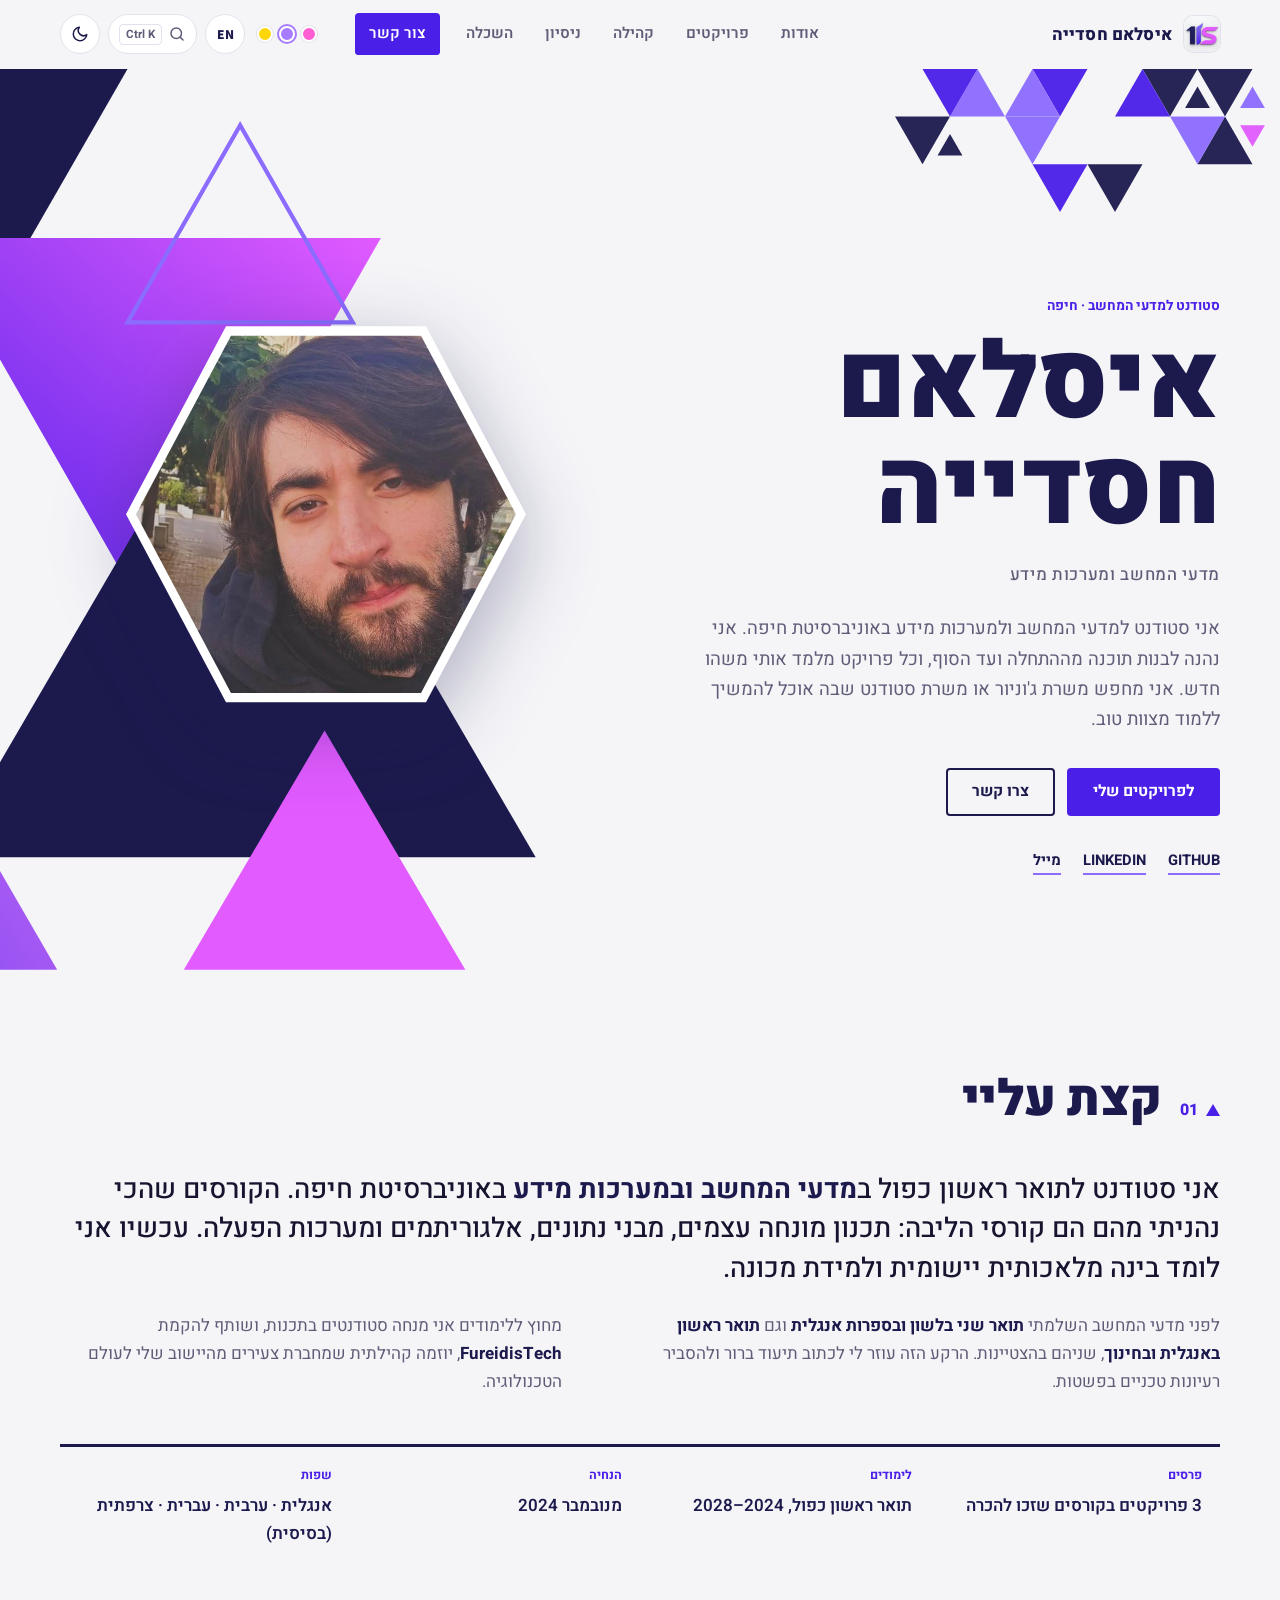
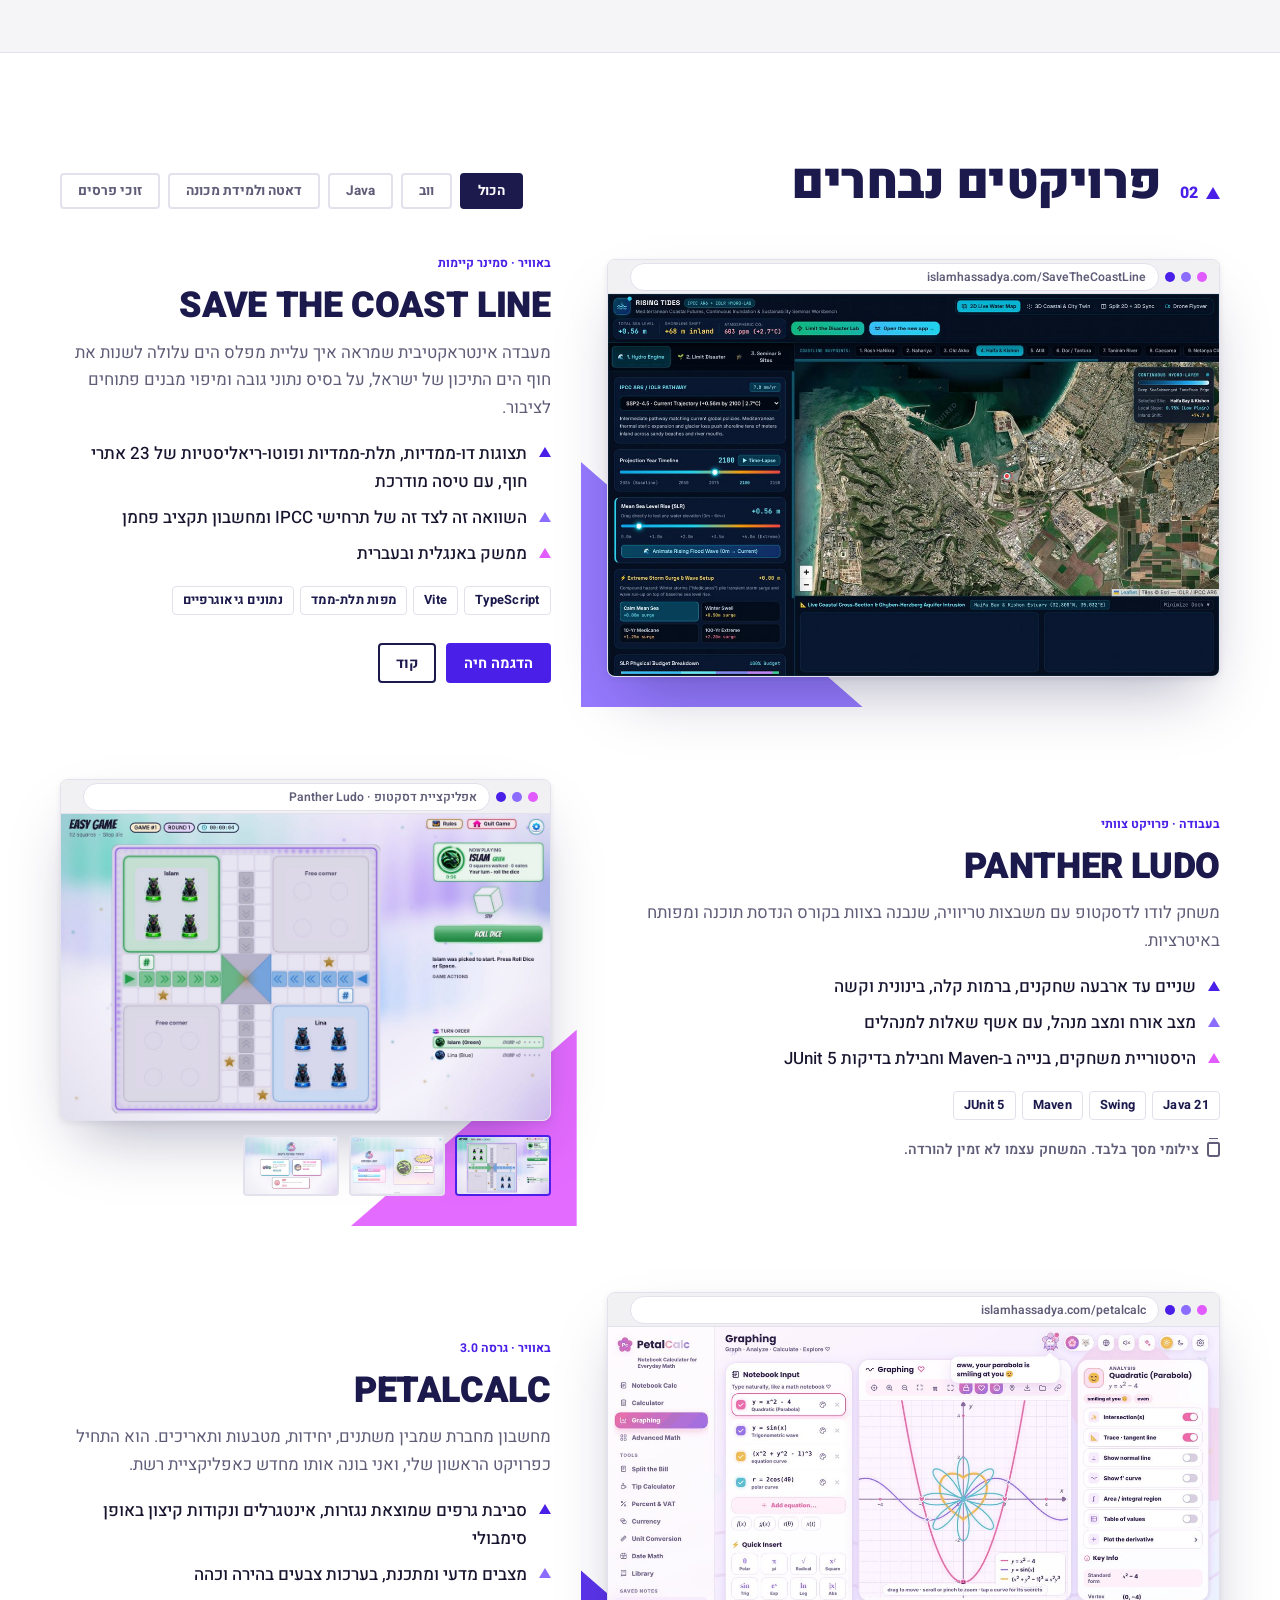
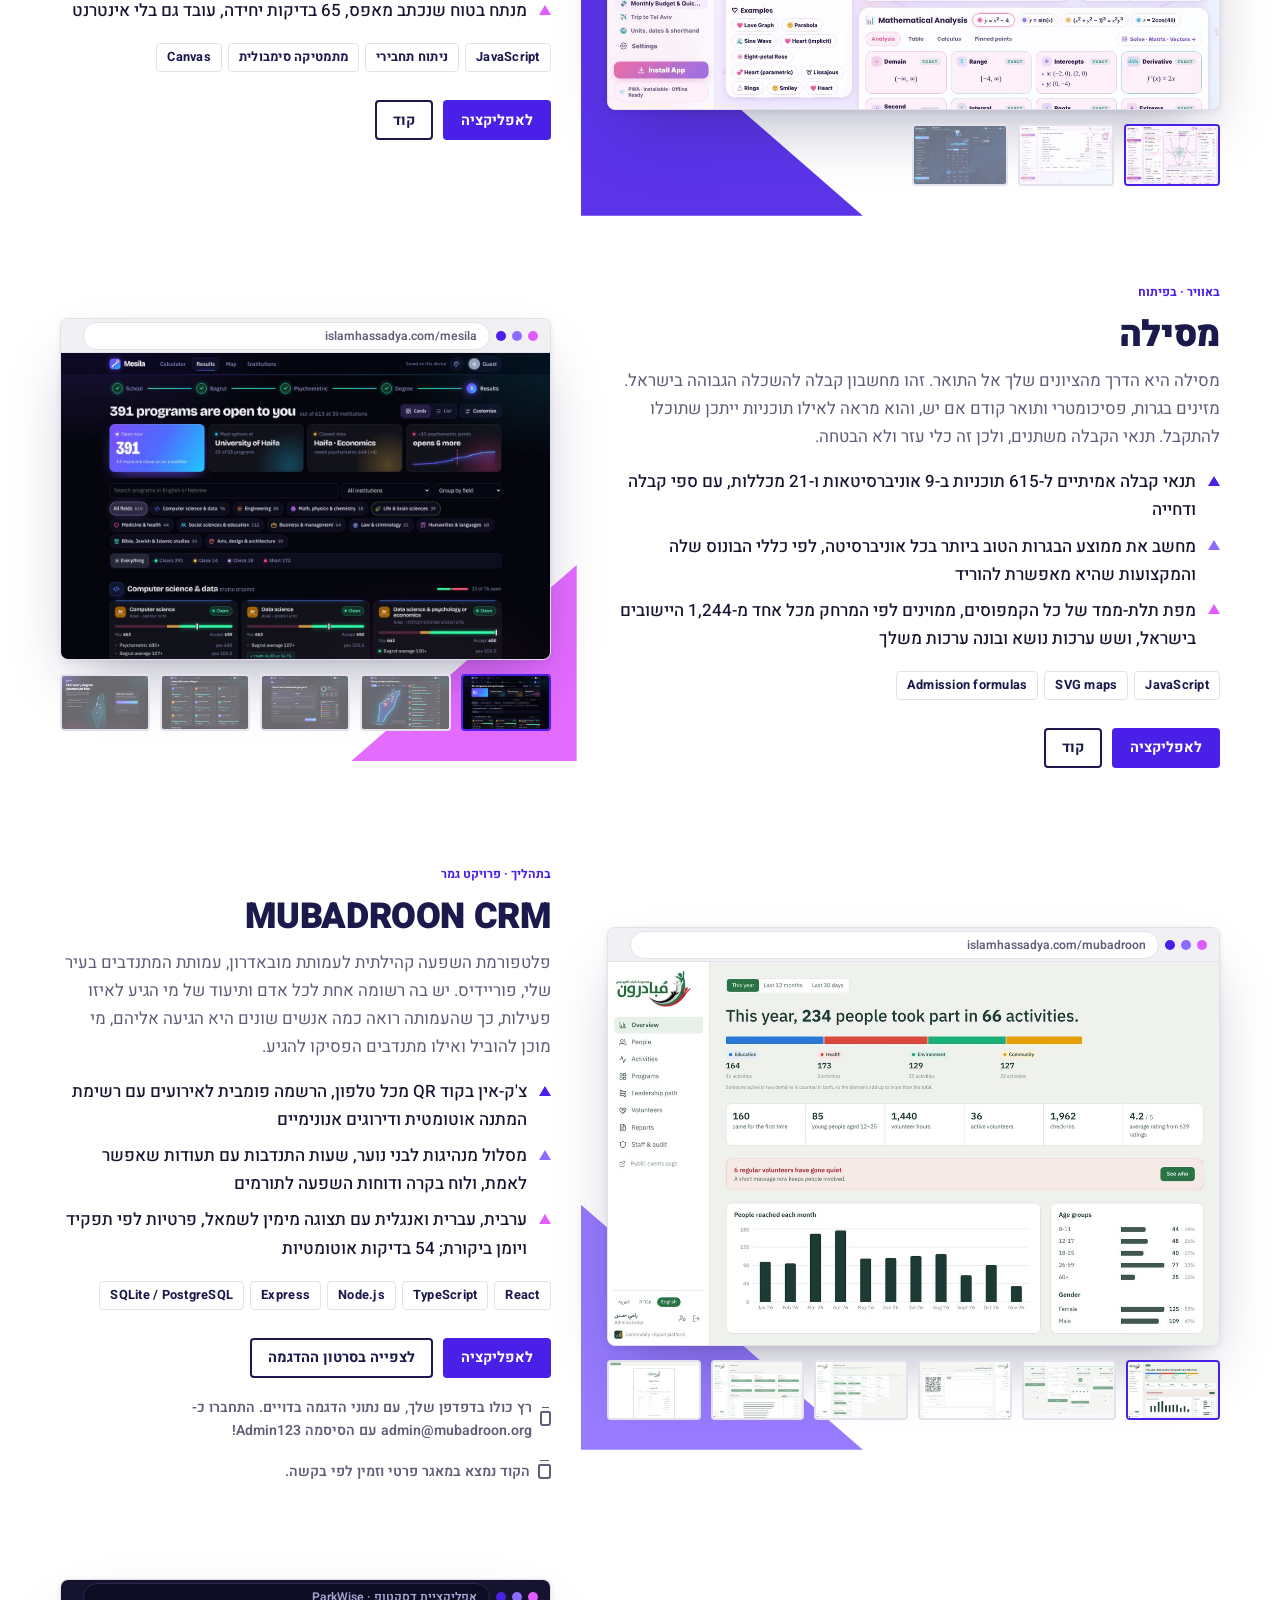
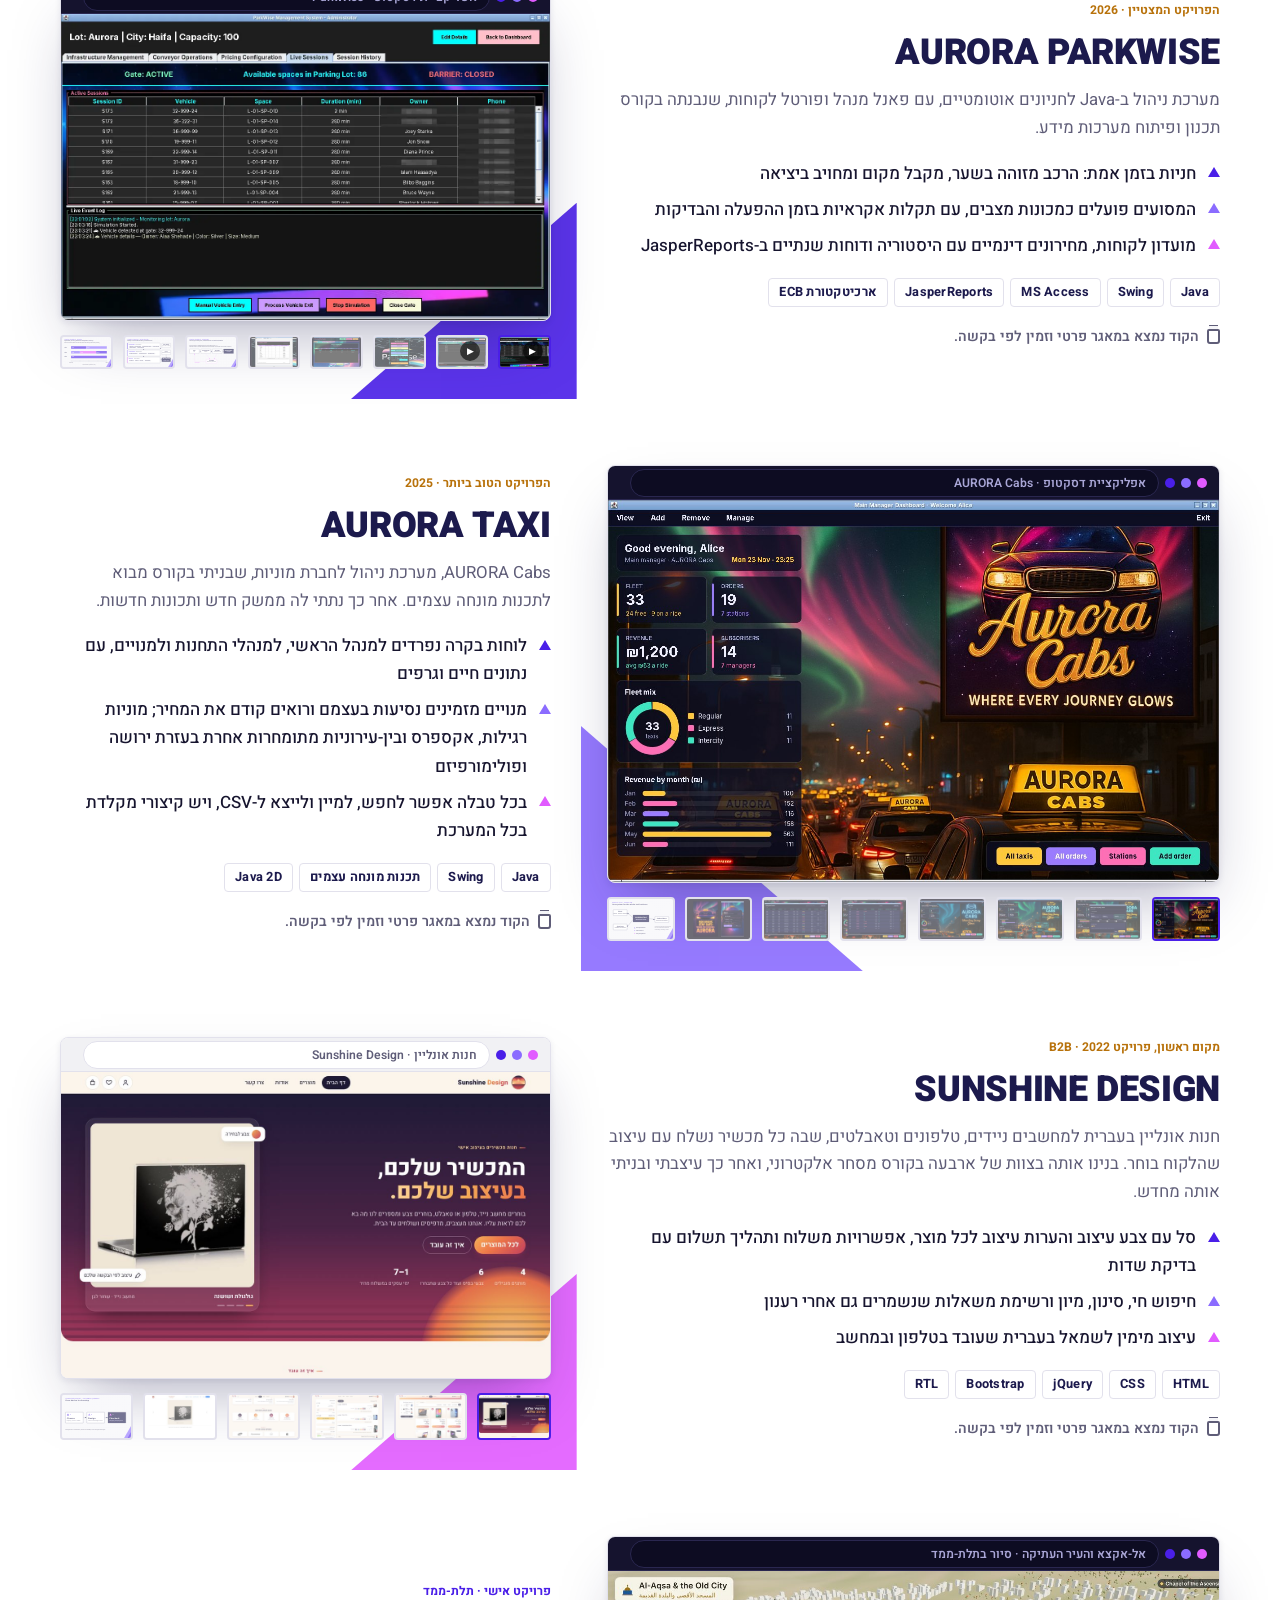
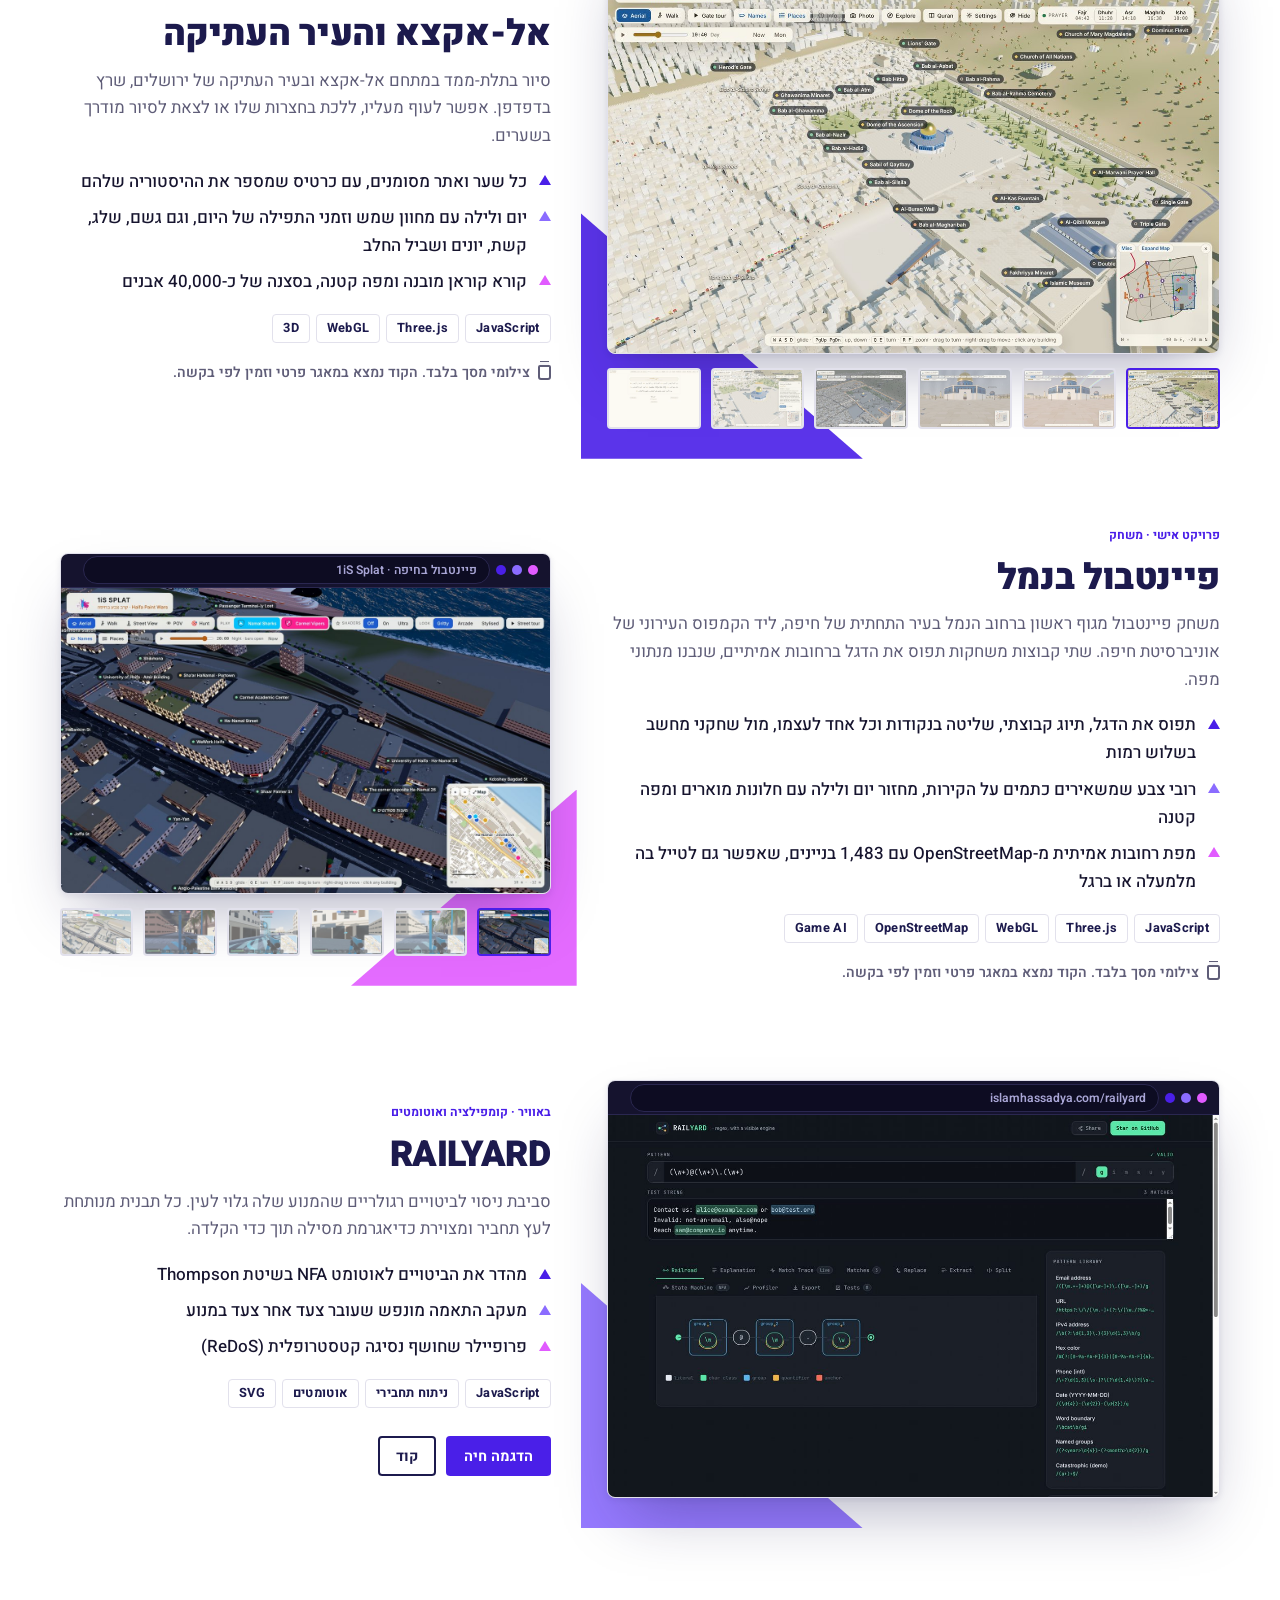
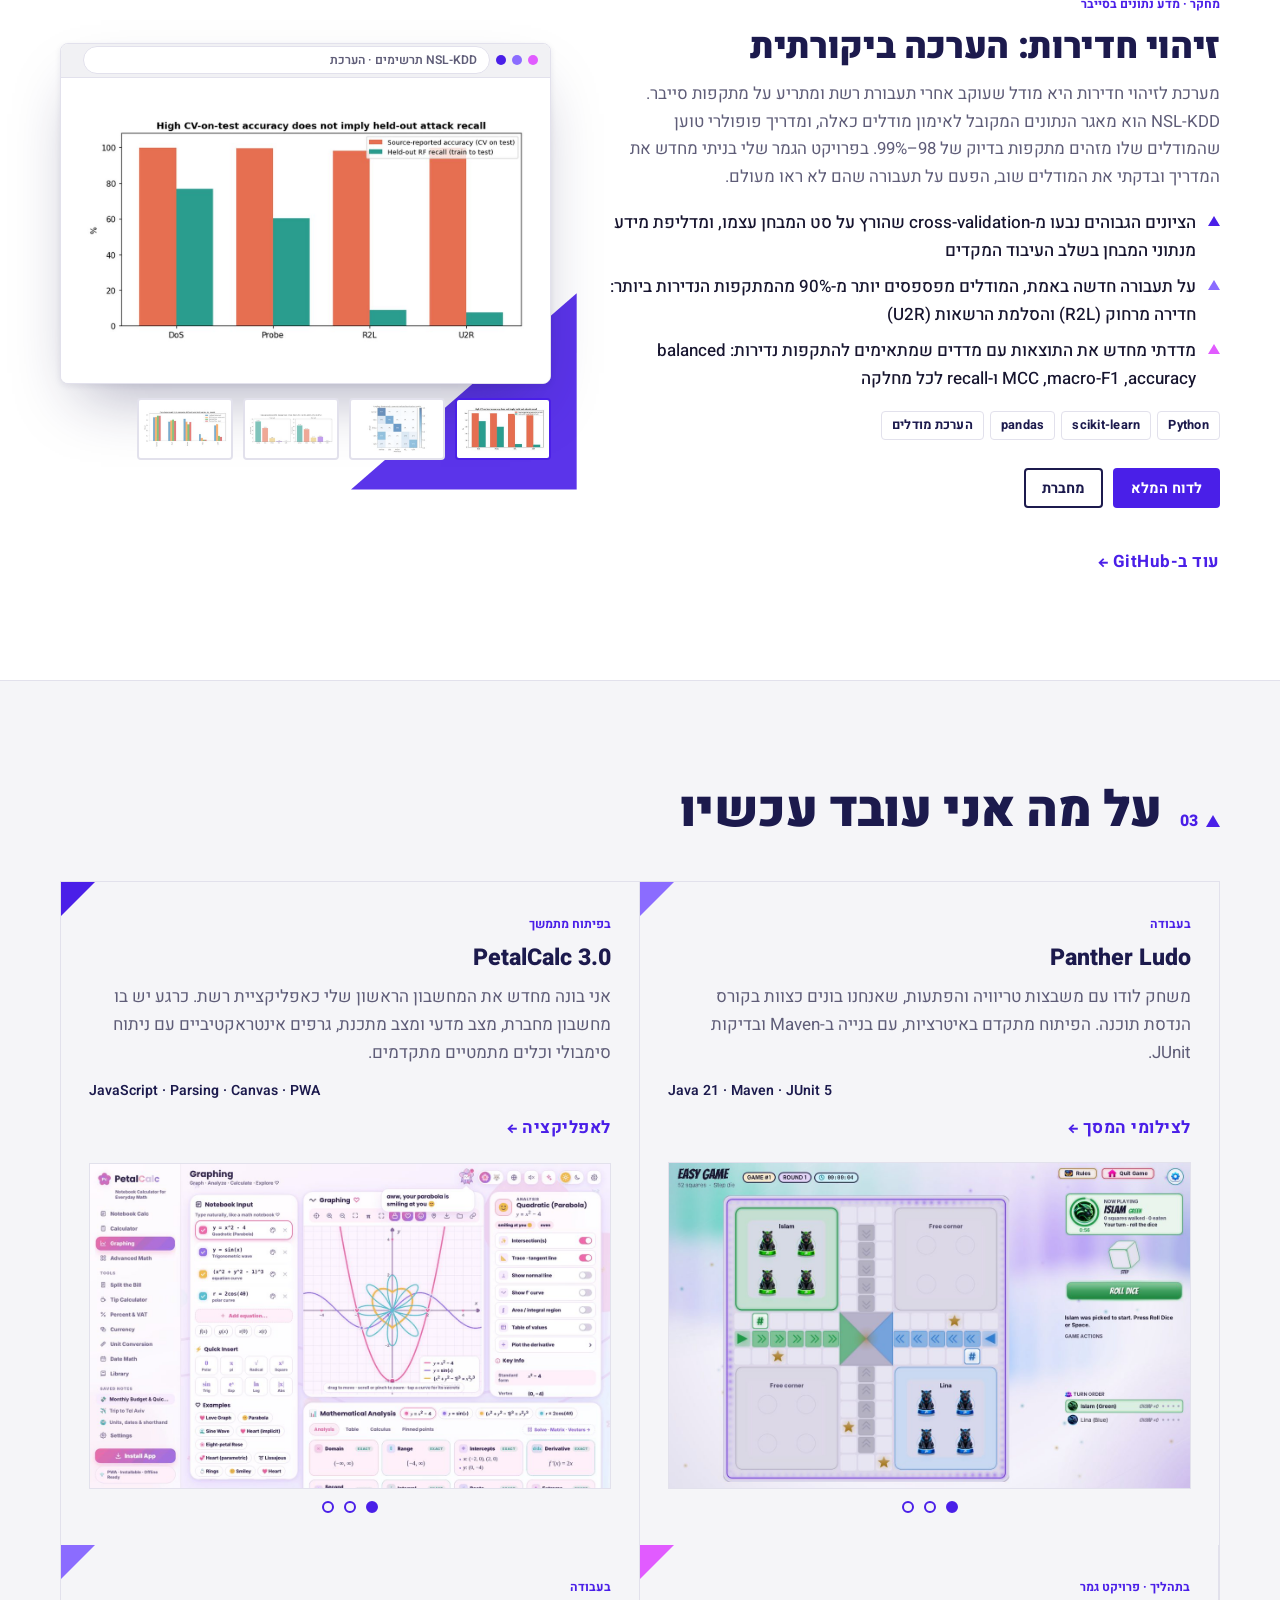
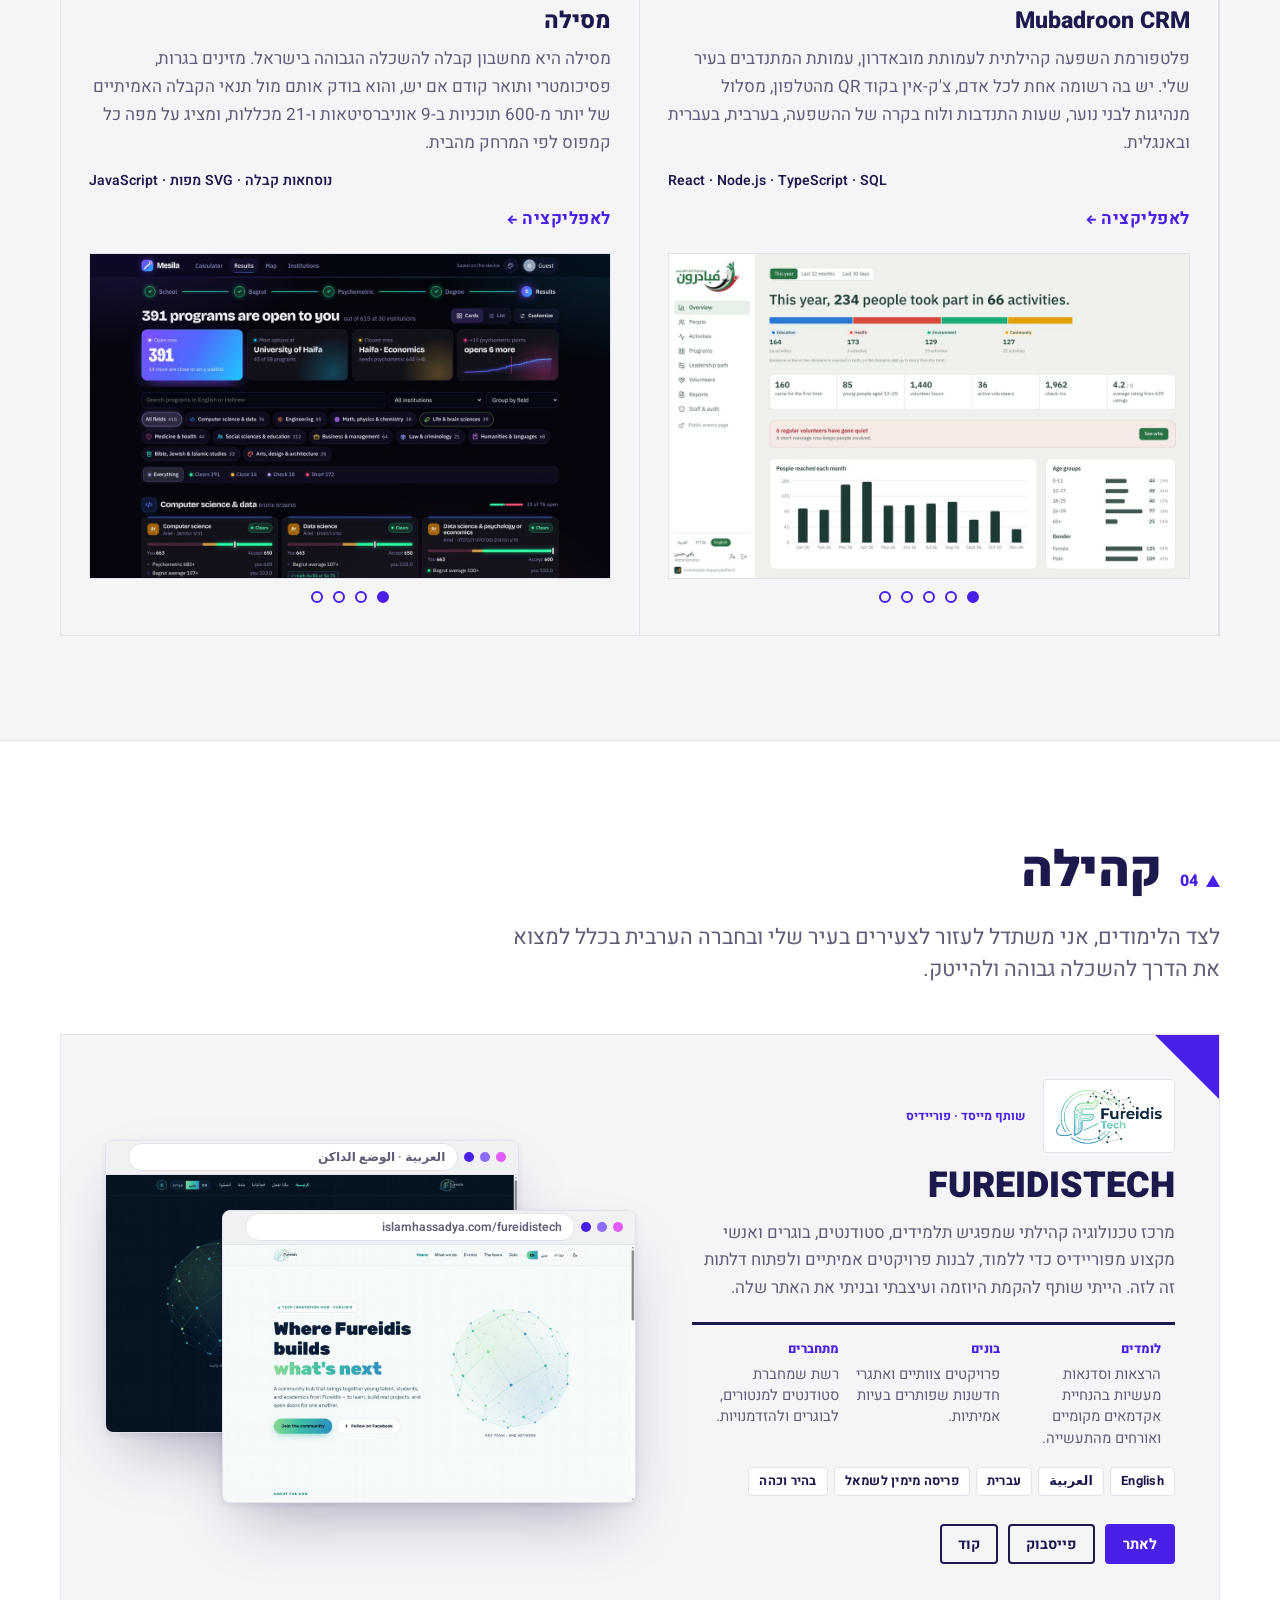
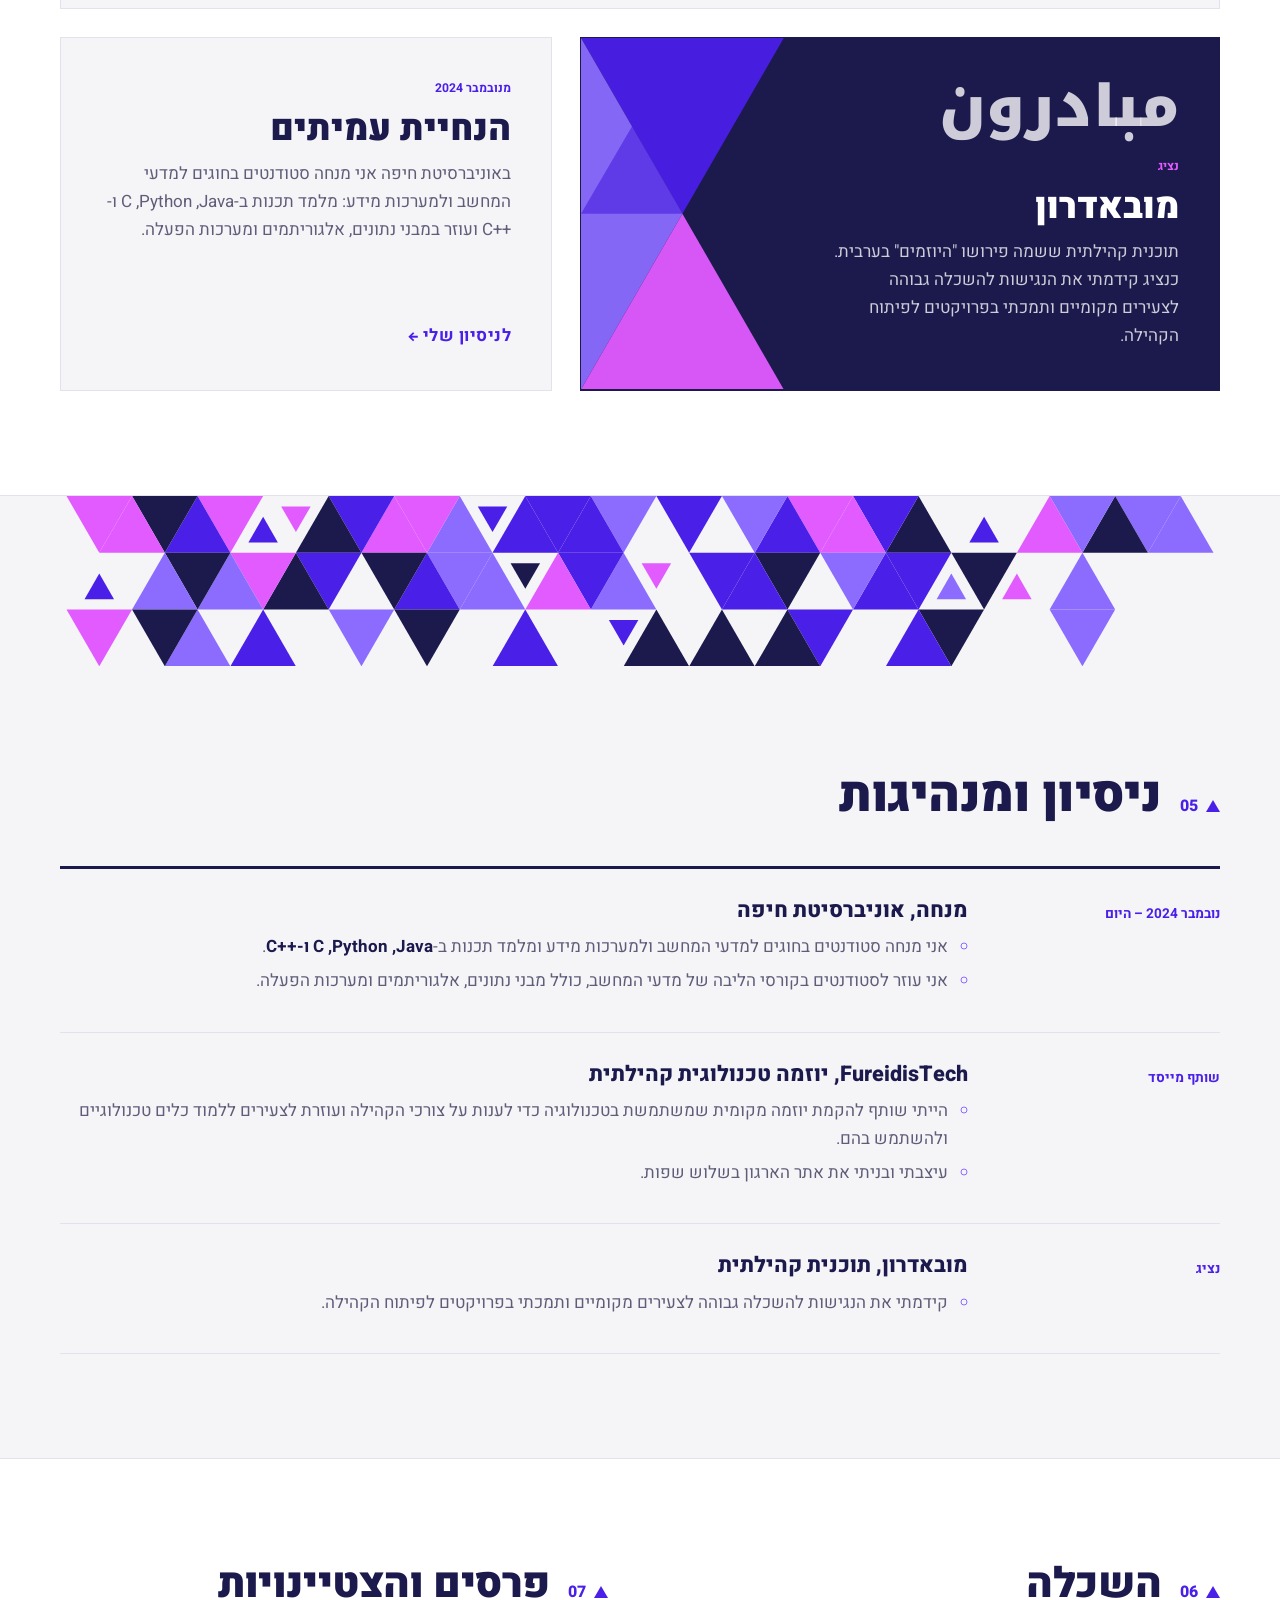
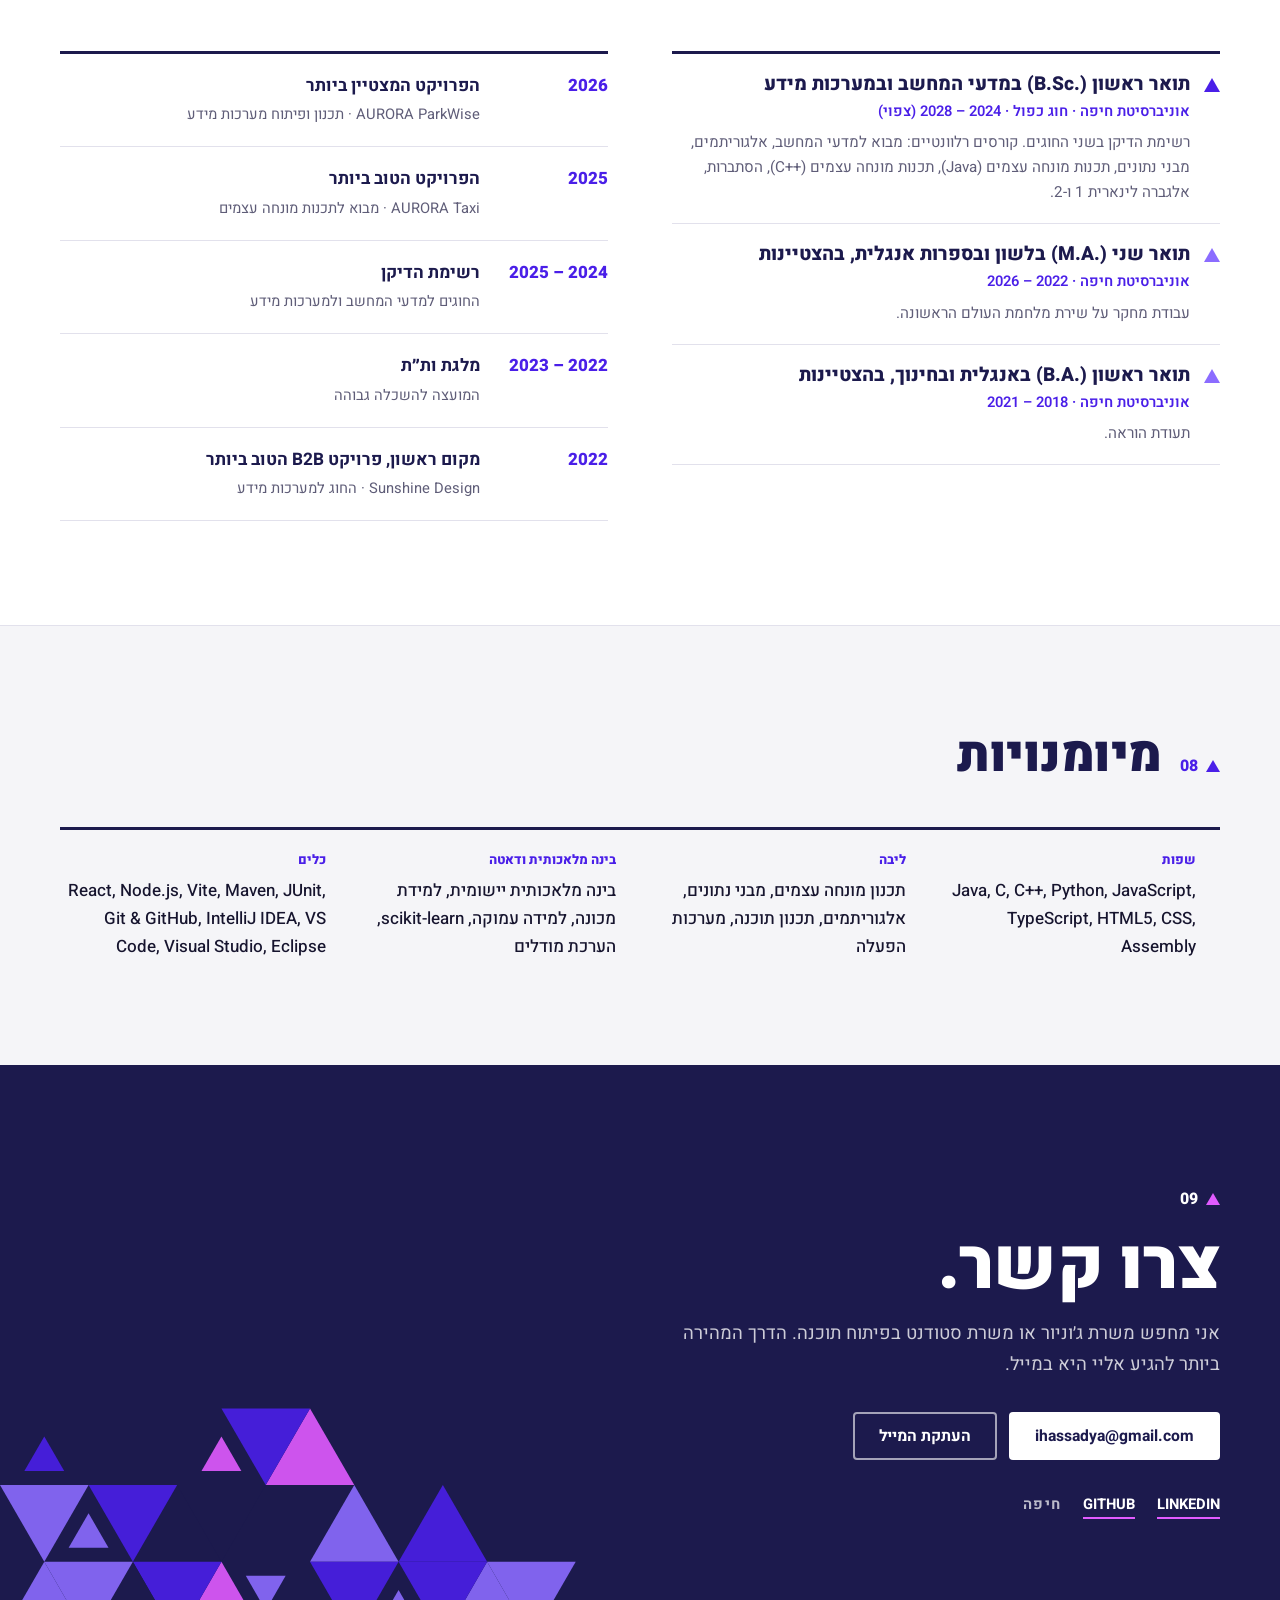
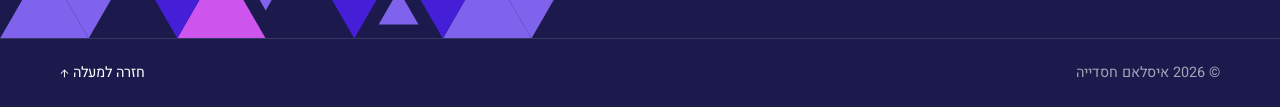
==== commit 92ed6082: "Tone down site copy to a more humble voice (EN + HE) Co-Authored-By: Claude Opus 5.5 <noreply@anthro" ====
--- a/he/index.html
+++ b/he/index.html
@@ -4,10 +4,10 @@
 <head>
 <meta charset="utf-8"/>
 <meta content="width=device-width, initial-scale=1" name="viewport"/>
-<title>איסלאם חסדייה | מהנדס תוכנה</title>
-<meta content="איסלאם חסדייה, מהנדס תוכנה בתחילת דרכו. סטודנט לתואר ראשון כפול במדעי המחשב ובמערכות מידע באוניברסיטת חיפה. פרויקטים, ניסיון ויצירת קשר." name="description"/>
+<title>איסלאם חסדייה | סטודנט למדעי המחשב</title>
+<meta content="איסלאם חסדייה, סטודנט למדעי המחשב ולמערכות מידע באוניברסיטת חיפה. פרויקטים, ניסיון ויצירת קשר." name="description"/>
 <meta content="Islam Hassadya" name="author"/>
-<meta content="איסלאם חסדייה | מהנדס תוכנה" property="og:title"/>
+<meta content="איסלאם חסדייה | סטודנט למדעי המחשב" property="og:title"/>
 <meta content="פרויקטים, ניסיון ויצירת קשר. תואר ראשון כפול במדעי המחשב ובמערכות מידע, אוניברסיטת חיפה." property="og:description"/>
 <meta content="https://islamhassadya.com/he/" property="og:url"/>
 <meta content="website" property="og:type"/>
@@ -75,10 +75,10 @@
 <!--GEO:corner--><svg aria-hidden="true" class="geo geo-corner" focusable="false" viewbox="0 0 560 242"><polygon class="g3" points="19.2,49.5 35.0,22.2 50.8,49.5"></polygon><polygon class="g1" points="35.0,0.0 105.0,0.0 70.0,60.6"></polygon><polygon class="g1" points="89.2,49.5 105.0,22.2 120.8,49.5"></polygon><polygon class="g1" points="105.0,0.0 175.0,0.0 140.0,60.6"></polygon><polygon class="g2" points="140.0,60.6 175.0,0.0 210.0,60.6"></polygon><polygon class="g2" points="245.0,0.0 315.0,0.0 280.0,60.6"></polygon><polygon class="g3" points="280.0,60.6 315.0,0.0 350.0,60.6"></polygon><polygon class="g3" points="350.0,60.6 385.0,0.0 420.0,60.6"></polygon><polygon class="g2" points="385.0,0.0 455.0,0.0 420.0,60.6"></polygon><polygon class="g4" points="19.2,71.7 50.8,71.7 35.0,99.0"></polygon><polygon class="g1" points="35.0,121.2 70.0,60.6 105.0,121.2"></polygon><polygon class="g3" points="70.0,60.6 140.0,60.6 105.0,121.2"></polygon><polygon class="g3" points="280.0,60.6 350.0,60.6 315.0,121.2"></polygon><polygon class="g1" points="404.2,110.1 420.0,82.8 435.8,110.1"></polygon><polygon class="g1" points="420.0,60.6 490.0,60.6 455.0,121.2"></polygon><polygon class="g1" points="175.0,121.2 245.0,121.2 210.0,181.9"></polygon><polygon class="g2" points="245.0,121.2 315.0,121.2 280.0,181.9"></polygon></svg><!--/GEO-->
 <div class="wrap hero-in">
 <div class="hero-text">
-<p class="overline" data-edit="">מהנדס תוכנה · חיפה</p>
+<p class="overline" data-edit="">סטודנט למדעי המחשב · חיפה</p>
 <h1 data-edit="">איסלאם<br/>חסדייה</h1>
 <p class="spaced" data-edit="">מדעי המחשב ומערכות מידע</p>
-<p class="lead" data-edit="">אני בונה תוכנה מקצה לקצה, מאלגוריתמים ותכנון מערכות ועד ממשקים שנעים להשתמש בהם. אני סטודנט לתואר כפול באוניברסיטת חיפה, ברשימת הדיקן, עם שלושה פרויקטים עטורי פרסים. אני פתוח למשרות ג׳וניור בהנדסת תוכנה.</p>
+<p class="lead" data-edit="">אני סטודנט למדעי המחשב ולמערכות מידע באוניברסיטת חיפה. אני נהנה לבנות תוכנה מההתחלה ועד הסוף, וכל פרויקט מלמד אותי משהו חדש. אני מחפש משרת ג'וניור או משרת סטודנט שבה אוכל להמשיך ללמוד מצוות טוב.</p>
 <div class="cta">
 <a class="btn primary" href="#projects">לפרויקטים שלי</a>
 <a class="btn ghost" href="#contact">צרו קשר</a>
@@ -116,11 +116,11 @@
 <h2 data-edit="">קצת עליי</h2>
 </div>
 <div class="about-body">
-<p class="big" data-edit="">אני סטודנט לתואר ראשון כפול ב<strong>מדעי המחשב ובמערכות מידע</strong> באוניברסיטת חיפה. החוזקה שלי היא בליבת התחום: תכנון מונחה עצמים, מבני נתונים, אלגוריתמים ומערכות הפעלה. במקביל אני מעמיק בבינה מלאכותית יישומית ובלמידת מכונה.</p>
-<p data-edit="">לפני מדעי המחשב השלמתי <strong>תואר שני בלשון ובספרות אנגלית</strong> וגם <strong>תואר ראשון באנגלית ובחינוך</strong>, שניהם בהצטיינות. הרקע הזה ניכר בעבודה שלי כמהנדס: תיעוד ברור, חשיבה מדויקת ויכולת להסביר רעיונות טכניים לכל אחד.</p>
+<p class="big" data-edit="">אני סטודנט לתואר ראשון כפול ב<strong>מדעי המחשב ובמערכות מידע</strong> באוניברסיטת חיפה. הקורסים שהכי נהניתי מהם הם קורסי הליבה: תכנון מונחה עצמים, מבני נתונים, אלגוריתמים ומערכות הפעלה. עכשיו אני לומד בינה מלאכותית יישומית ולמידת מכונה.</p>
+<p data-edit="">לפני מדעי המחשב השלמתי <strong>תואר שני בלשון ובספרות אנגלית</strong> וגם <strong>תואר ראשון באנגלית ובחינוך</strong>, שניהם בהצטיינות. הרקע הזה עוזר לי לכתוב תיעוד ברור ולהסביר רעיונות טכניים בפשטות.</p>
 <p data-edit="">מחוץ ללימודים אני מנחה סטודנטים בתכנות, ושותף להקמת <strong>FureidisTech</strong>, יוזמה קהילתית שמחברת צעירים מהיישוב שלי לעולם הטכנולוגיה.</p>
 <dl class="facts">
-<div><dt>פרסים</dt><dd data-edit="">3 פרויקטים עטורי פרסים</dd></div>
+<div><dt>פרסים</dt><dd data-edit="">3 פרויקטים בקורסים שזכו להכרה</dd></div>
 <div><dt>לימודים</dt><dd data-edit="">תואר ראשון כפול, 2024–2028</dd></div>
 <div><dt>הנחיה</dt><dd data-edit="">מנובמבר 2024</dd></div>
 <div><dt>שפות</dt><dd data-edit="">אנגלית · ערבית · עברית · צרפתית (בסיסית)</dd></div>
@@ -152,11 +152,11 @@
 <div class="case-body">
 <p class="label" data-edit="">באוויר · סמינר קיימות</p>
 <h3 data-edit="">Save The Coast Line</h3>
-<p data-edit="">מעבדה אינטראקטיבית שמראה איך עליית מפלס הים תשנה את חוף הים התיכון של ישראל, על בסיס נתוני גובה אמיתיים ומיפוי מבנים אמיתי.</p>
+<p data-edit="">מעבדה אינטראקטיבית שמראה איך עליית מפלס הים עלולה לשנות את חוף הים התיכון של ישראל, על בסיס נתוני גובה ומיפוי מבנים פתוחים לציבור.</p>
 <ul class="hl">
 <li data-edit="">תצוגות דו-ממדיות, תלת-ממדיות ופוטו-ריאליסטיות של 23 אתרי חוף, עם טיסה מודרכת</li>
 <li data-edit="">השוואה זה לצד זה של תרחישי IPCC ומחשבון תקציב פחמן</li>
-<li data-edit="">ממשק דו-לשוני מלא באנגלית ובעברית</li>
+<li data-edit="">ממשק באנגלית ובעברית</li>
 </ul>
 <ul class="tags"><li>TypeScript</li><li>Vite</li><li>מפות תלת-ממד</li><li>נתונים גיאוגרפיים</li></ul>
 <div class="p-links"><a class="btn primary sm" href="/SaveTheCoastLine/">הדגמה חיה</a><a class="btn ghost sm" href="https://github.com/IslamHassadya11/SaveTheCoastLine" rel="noopener" target="_blank">קוד</a></div>
@@ -202,7 +202,7 @@
 <div class="case-body">
 <p class="label" data-edit="">באוויר · גרסה 3.0</p>
 <h3 data-edit="">PetalCalc</h3>
-<p data-edit="">מחשבון מחברת שמבין משתנים, יחידות, מטבעות ותאריכים, שבניתי מחדש מהפרויקט הראשון שלי לאפליקציית ווב שלמה.</p>
+<p data-edit="">מחשבון מחברת שמבין משתנים, יחידות, מטבעות ותאריכים. הוא התחיל כפרויקט הראשון שלי, ואני בונה אותו מחדש כאפליקציית רשת.</p>
 <ul class="hl">
 <li data-edit="">סביבת גרפים שמוצאת נגזרות, אינטגרלים ונקודות קיצון באופן סימבולי</li>
 <li data-edit="">מצבים מדעי ומתכנת, בערכות צבעים בהירה וכהה</li>
@@ -229,7 +229,7 @@
 <div class="case-body">
 <p class="label" data-edit="">באוויר · בפיתוח</p>
 <h3 data-edit="">מסילה</h3>
-<p data-edit="">מסילה היא הדרך מהציונים שלך אל התואר. זהו מחשבון קבלה להשכלה הגבוהה בישראל. מזינים בגרות, פסיכומטרי ותואר קודם אם יש, והוא מראה כל תוכנית שאפשר להתקבל אליה.</p>
+<p data-edit="">מסילה היא הדרך מהציונים שלך אל התואר. זהו מחשבון קבלה להשכלה הגבוהה בישראל. מזינים בגרות, פסיכומטרי ותואר קודם אם יש, והוא מראה לאילו תוכניות ייתכן שתוכלו להתקבל. תנאי הקבלה משתנים, ולכן זה כלי עזר ולא הבטחה.</p>
 <ul class="hl">
 <li data-edit="">תנאי קבלה אמיתיים ל-615 תוכניות ב-9 אוניברסיטאות ו-21 מכללות, עם ספי קבלה ודחייה</li>
 <li data-edit="">מחשב את ממוצע הבגרות הטוב ביותר בכל אוניברסיטה, לפי כללי הבונוס שלה והמקצועות שהיא מאפשרת להוריד</li>
@@ -287,9 +287,9 @@
 </div>
 </div>
 <div class="case-body">
-<p class="label award" data-edit="">★ הפרויקט המצטיין ביותר · 2026</p>
+<p class="label award" data-edit="">הפרויקט המצטיין · 2026</p>
 <h3 data-edit="">AURORA ParkWise</h3>
-<p data-edit="">מערכת ניהול ב-Java לחניונים אוטומטיים, עם מרכז שליטה למנהלים ופורטל ללקוחות, שנבנתה בקורס תכנון ופיתוח מערכות מידע.</p>
+<p data-edit="">מערכת ניהול ב-Java לחניונים אוטומטיים, עם פאנל מנהל ופורטל לקוחות, שנבנתה בקורס תכנון ופיתוח מערכות מידע.</p>
 <ul class="hl">
 <li data-edit="">חניות בזמן אמת: הרכב מזוהה בשער, מקבל מקום ומחויב ביציאה</li>
 <li data-edit="">המסועים פועלים כמכונות מצבים, עם תקלות אקראיות בזמן ההפעלה והבדיקות</li>
@@ -317,7 +317,7 @@
 </div>
 </div>
 <div class="case-body">
-<p class="label award" data-edit="">★ הפרויקט הטוב ביותר · 2025</p>
+<p class="label award" data-edit="">הפרויקט הטוב ביותר · 2025</p>
 <h3 data-edit="">AURORA Taxi</h3>
 <p data-edit="">AURORA Cabs, מערכת ניהול לחברת מוניות, שבניתי בקורס מבוא לתכנות מונחה עצמים. אחר כך נתתי לה ממשק חדש ותכונות חדשות.</p>
 <ul class="hl">
@@ -345,7 +345,7 @@
 </div>
 </div>
 <div class="case-body">
-<p class="label award" data-edit="">★ מקום ראשון, פרויקט B2B הטוב ביותר · 2022</p>
+<p class="label award" data-edit="">מקום ראשון, פרויקט B2B · 2022</p>
 <h3 data-edit="">Sunshine Design</h3>
 <p data-edit="">חנות אונליין בעברית למחשבים ניידים, טלפונים וטאבלטים, שבה כל מכשיר נשלח עם עיצוב שהלקוח בוחר. בנינו אותה בצוות של ארבעה בקורס מסחר אלקטרוני, ואחר כך עיצבתי ובניתי אותה מחדש.</p>
 <ul class="hl">
@@ -425,7 +425,7 @@
 <h3 data-edit="">RAILYARD</h3>
 <p data-edit="">סביבת ניסוי לביטויים רגולריים שהמנוע שלה גלוי לעין. כל תבנית מנותחת לעץ תחביר ומצוירת כדיאגרמת מסילה תוך כדי הקלדה.</p>
 <ul class="hl">
-<li data-edit="">מהדר תבניות לאוטומט NFA אמיתי בבניית Thompson</li>
+<li data-edit="">מהדר את הביטויים לאוטומט NFA בשיטת Thompson</li>
 <li data-edit="">מעקב התאמה מונפש שעובר צעד אחר צעד במנוע</li>
 <li data-edit="">פרופיילר שחושף נסיגה קטסטרופלית (ReDoS)</li>
 </ul>
@@ -449,11 +449,11 @@
 <div class="case-body">
 <p class="label" data-edit="">מחקר · מדע נתונים בסייבר</p>
 <h3 data-edit="">זיהוי חדירות: הערכה ביקורתית</h3>
-<p data-edit="">מערכת לזיהוי חדירות היא מודל שעוקב אחרי תעבורת רשת ומתריע על מתקפות סייבר. NSL-KDD הוא מאגר הנתונים המקובל לאימון מודלים כאלה, ומדריך פופולרי טוען שהמודלים שלו מזהים מתקפות בדיוק של 98–99%. בפרויקט הגמר שלי בניתי מחדש את המדריך ובדקתי את המודלים כמו שצריך, על תעבורה שהם לא ראו מעולם.</p>
+<p data-edit="">מערכת לזיהוי חדירות היא מודל שעוקב אחרי תעבורת רשת ומתריע על מתקפות סייבר. NSL-KDD הוא מאגר הנתונים המקובל לאימון מודלים כאלה, ומדריך פופולרי טוען שהמודלים שלו מזהים מתקפות בדיוק של 98–99%. בפרויקט הגמר שלי בניתי מחדש את המדריך ובדקתי את המודלים שוב, הפעם על תעבורה שהם לא ראו מעולם.</p>
 <ul class="hl">
 <li data-edit="">הציונים הגבוהים נבעו מ-cross-validation שהורץ על סט המבחן עצמו, ומדליפת מידע מנתוני המבחן בשלב העיבוד המקדים</li>
 <li data-edit="">על תעבורה חדשה באמת, המודלים מפספסים יותר מ-90% מהמתקפות הנדירות ביותר: חדירה מרחוק (R2L) והסלמת הרשאות (U2R)</li>
-<li data-edit="">מדדתי הכול מחדש במדדים שנשארים הוגנים גם כשמתקפות נדירות: balanced accuracy,‏ macro-F1,‏ MCC ו-recall לכל מחלקה</li>
+<li data-edit="">מדדתי מחדש את התוצאות עם מדדים שמתאימים להתקפות נדירות: balanced accuracy,‏ macro-F1,‏ MCC ו-recall לכל מחלקה</li>
 </ul>
 <ul class="tags"><li>Python</li><li>scikit-learn</li><li>pandas</li><li>הערכת מודלים</li></ul>
 <div class="p-links"><a class="btn primary sm" href="https://github.com/IslamHassadya11/nsl-kdd-critical-evaluation/blob/main/Report_Islam_Hassadya.pdf" rel="noopener" target="_blank">לדוח המלא</a><a class="btn ghost sm" href="https://github.com/IslamHassadya11/nsl-kdd-critical-evaluation" rel="noopener" target="_blank">מחברת</a></div>
@@ -485,7 +485,7 @@
 <article class="now-card">
 <p class="label" data-edit="">בפיתוח מתמשך</p>
 <h3 data-edit="">PetalCalc 3.0</h3>
-<p data-edit="">בניתי מחדש את המחשבון הראשון שלי כאפליקציית ווב מלאה: מחשבון מחברת, מצבים מדעי ומתכנת, גרפים אינטראקטיביים עם ניתוח סימבולי וכלים למתמטיקה מתקדמת.</p>
+<p data-edit="">אני בונה מחדש את המחשבון הראשון שלי כאפליקציית רשת. כרגע יש בו מחשבון מחברת, מצב מדעי ומצב מתכנת, גרפים אינטראקטיביים עם ניתוח סימבולי וכלים מתמטיים מתקדמים.</p>
 <p class="stack" data-edit="">JavaScript · Parsing · Canvas · PWA</p>
 <a class="arrow" href="/petalcalc/">לאפליקציה</a>
 <div class="reel" data-reel="">
@@ -525,7 +525,7 @@
 <span class="num">04</span>
 <h2 data-edit="">קהילה</h2>
 </div>
-<p class="sec-lead" data-edit="">טכנולוגיה שווה הכי הרבה כשהיא פותחת דלתות. לצד הלימודים אני עוזר לצעירים מהיישוב שלי ומהחברה הערבית כולה למצוא את הדרך להשכלה גבוהה ולהייטק.</p>
+<p class="sec-lead" data-edit="">לצד הלימודים, אני משתדל לעזור לצעירים בעיר שלי ובחברה הערבית בכלל למצוא את הדרך להשכלה גבוהה ולהייטק.</p>
 <article class="org">
 <div class="org-body">
 <div class="org-top">
@@ -661,7 +661,7 @@
 <!--GEO:contact--><svg aria-hidden="true" class="geo geo-contact" focusable="false" viewbox="0 0 560 346"><polygon class="g4" points="240.0,207.8 280.0,138.6 320.0,207.8"></polygon><polygon class="g2" points="280.0,138.6 360.0,138.6 320.0,207.8"></polygon><polygon class="g4" points="342.0,195.1 360.0,164.0 378.0,195.1"></polygon><polygon class="g2" points="502.0,195.1 520.0,164.0 538.0,195.1"></polygon><polygon class="g2" points="120.0,277.1 160.0,207.8 200.0,277.1"></polygon><polygon class="g3" points="200.0,277.1 240.0,207.8 280.0,277.1"></polygon><polygon class="g1" points="320.0,207.8 400.0,207.8 360.0,277.1"></polygon><polygon class="g2" points="400.0,207.8 480.0,207.8 440.0,277.1"></polygon><polygon class="g3" points="462.0,264.4 480.0,233.2 498.0,264.4"></polygon><polygon class="g3" points="480.0,207.8 560.0,207.8 520.0,277.1"></polygon><polygon class="g3" points="40.0,277.1 120.0,277.1 80.0,346.4"></polygon><polygon class="g3" points="80.0,346.4 120.0,277.1 160.0,346.4"></polygon><polygon class="g2" points="120.0,277.1 200.0,277.1 160.0,346.4"></polygon><polygon class="g3" points="182.0,333.7 200.0,302.5 218.0,333.7"></polygon><polygon class="g2" points="200.0,277.1 280.0,277.1 240.0,346.4"></polygon><polygon class="g3" points="302.0,289.8 338.0,289.8 320.0,321.0"></polygon><polygon class="g4" points="320.0,346.4 360.0,277.1 400.0,346.4"></polygon><polygon class="g2" points="360.0,277.1 440.0,277.1 400.0,346.4"></polygon><polygon class="g1" points="400.0,346.4 440.0,277.1 480.0,346.4"></polygon><polygon class="g3" points="440.0,277.1 520.0,277.1 480.0,346.4"></polygon><polygon class="g3" points="480.0,346.4 520.0,277.1 560.0,346.4"></polygon></svg><!--/GEO-->
 <div class="wrap contact-in">
 <span class="num light">09</span>
-<h2 data-edit="">בואו נעבוד יחד.</h2>
+<h2 data-edit="">צרו קשר.</h2>
 <p data-edit="">אני מחפש משרת ג׳וניור או משרת סטודנט בפיתוח תוכנה. הדרך המהירה ביותר להגיע אליי היא במייל.</p>
 <div class="cta">
 <a class="btn light" href="mailto:ihassadya@gmail.com" id="emailBtn">ihassadya@gmail.com</a>
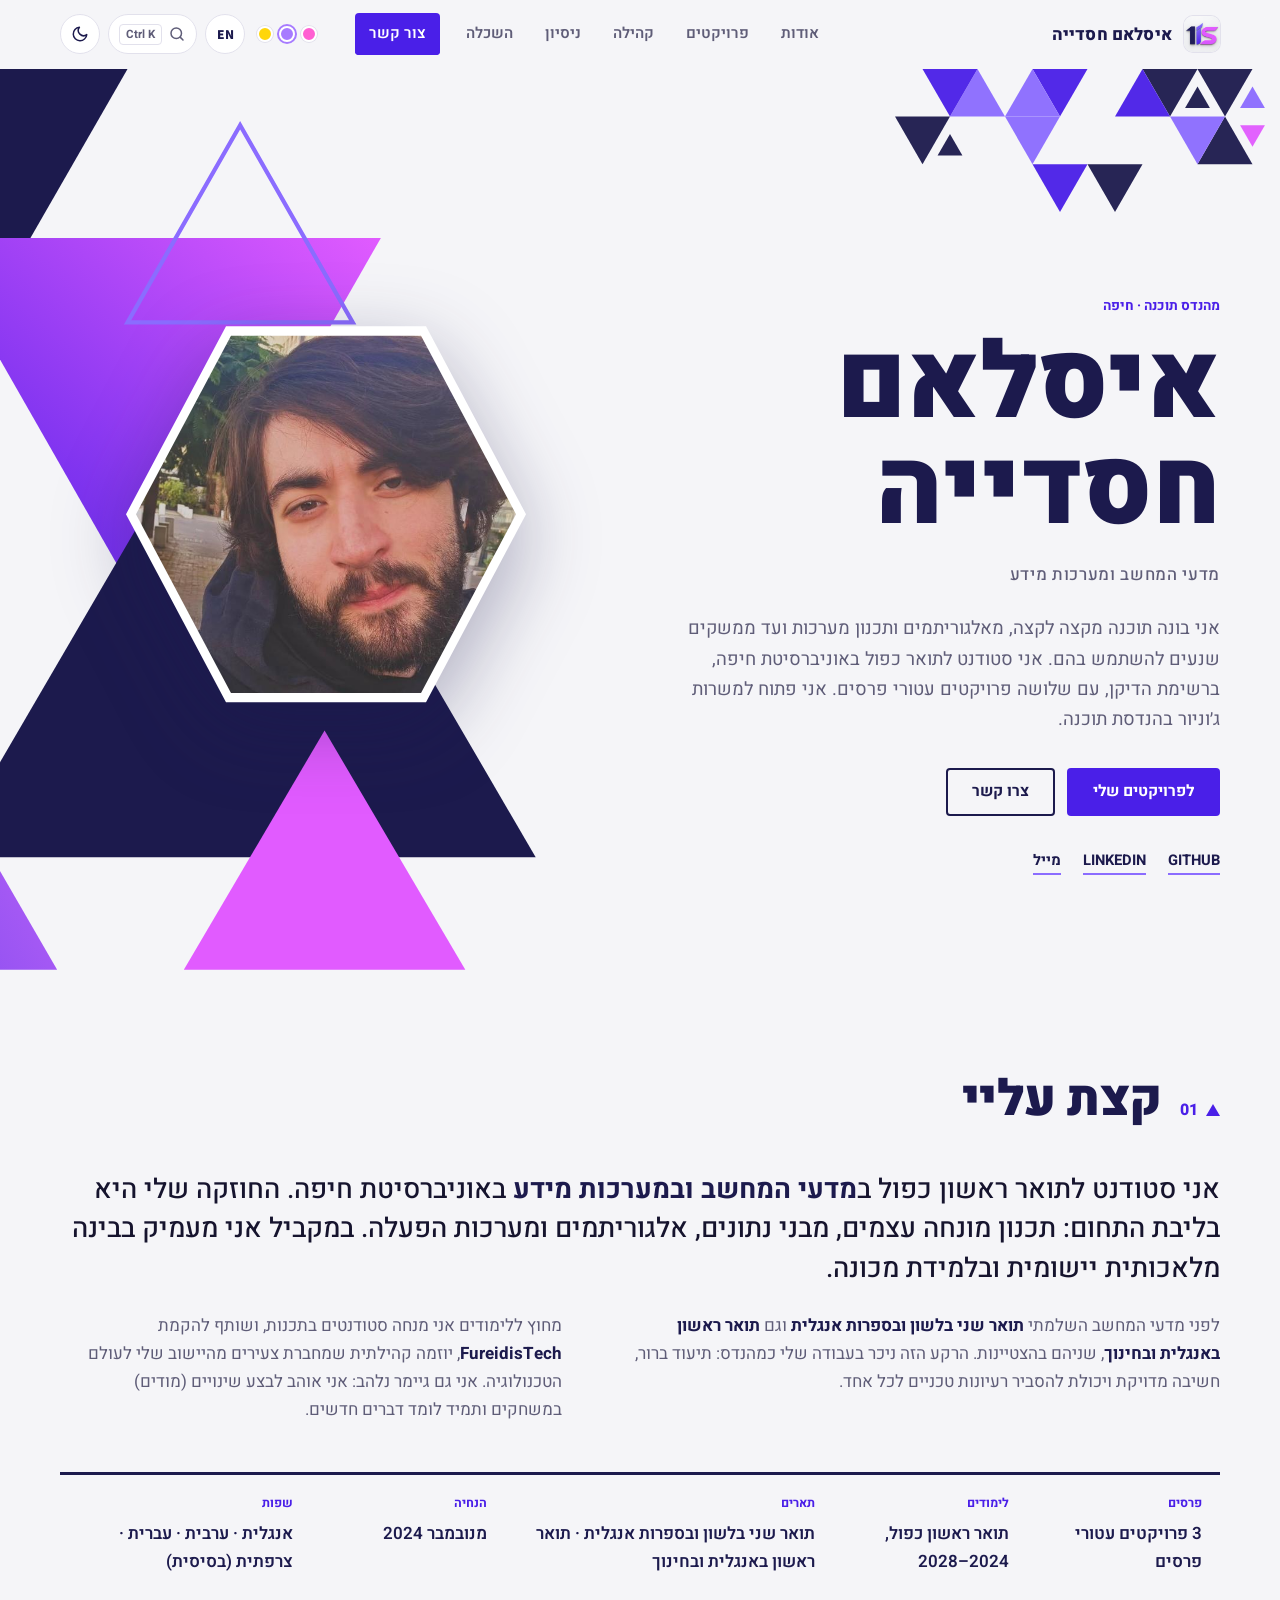
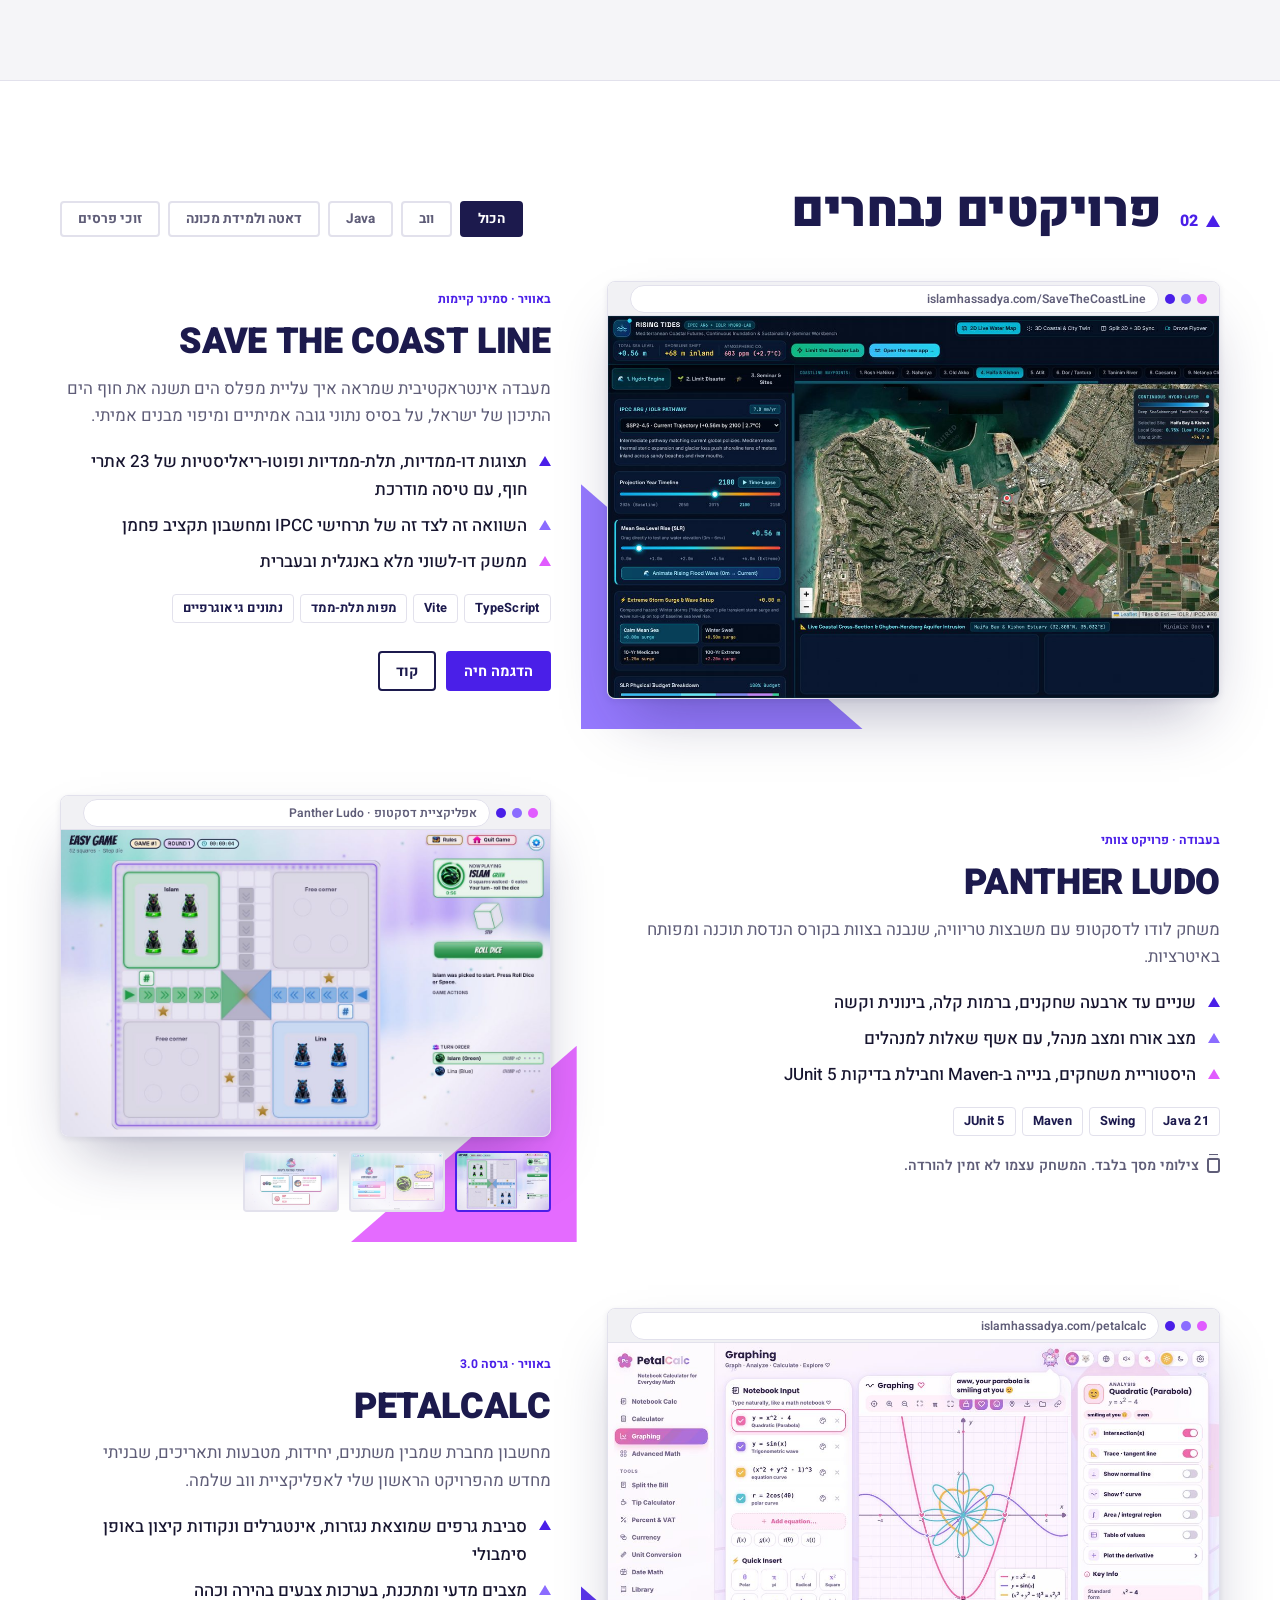
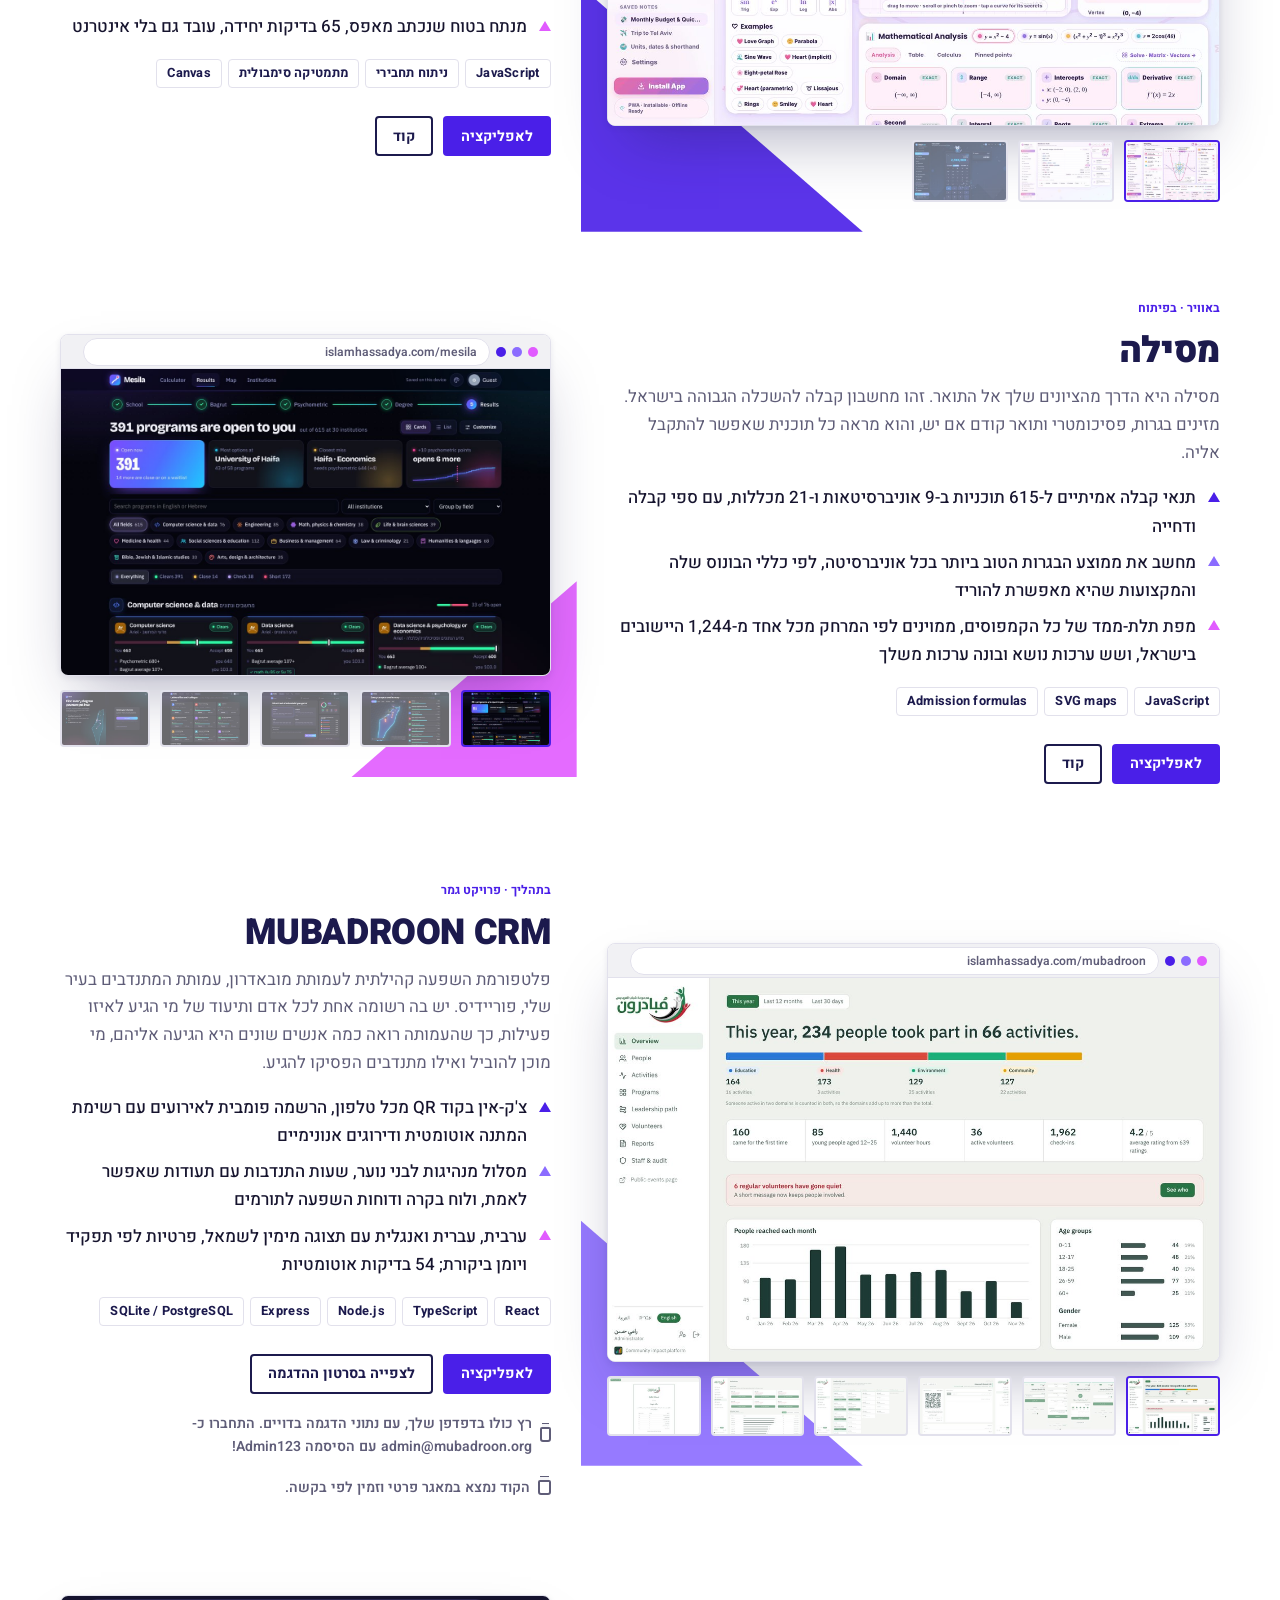
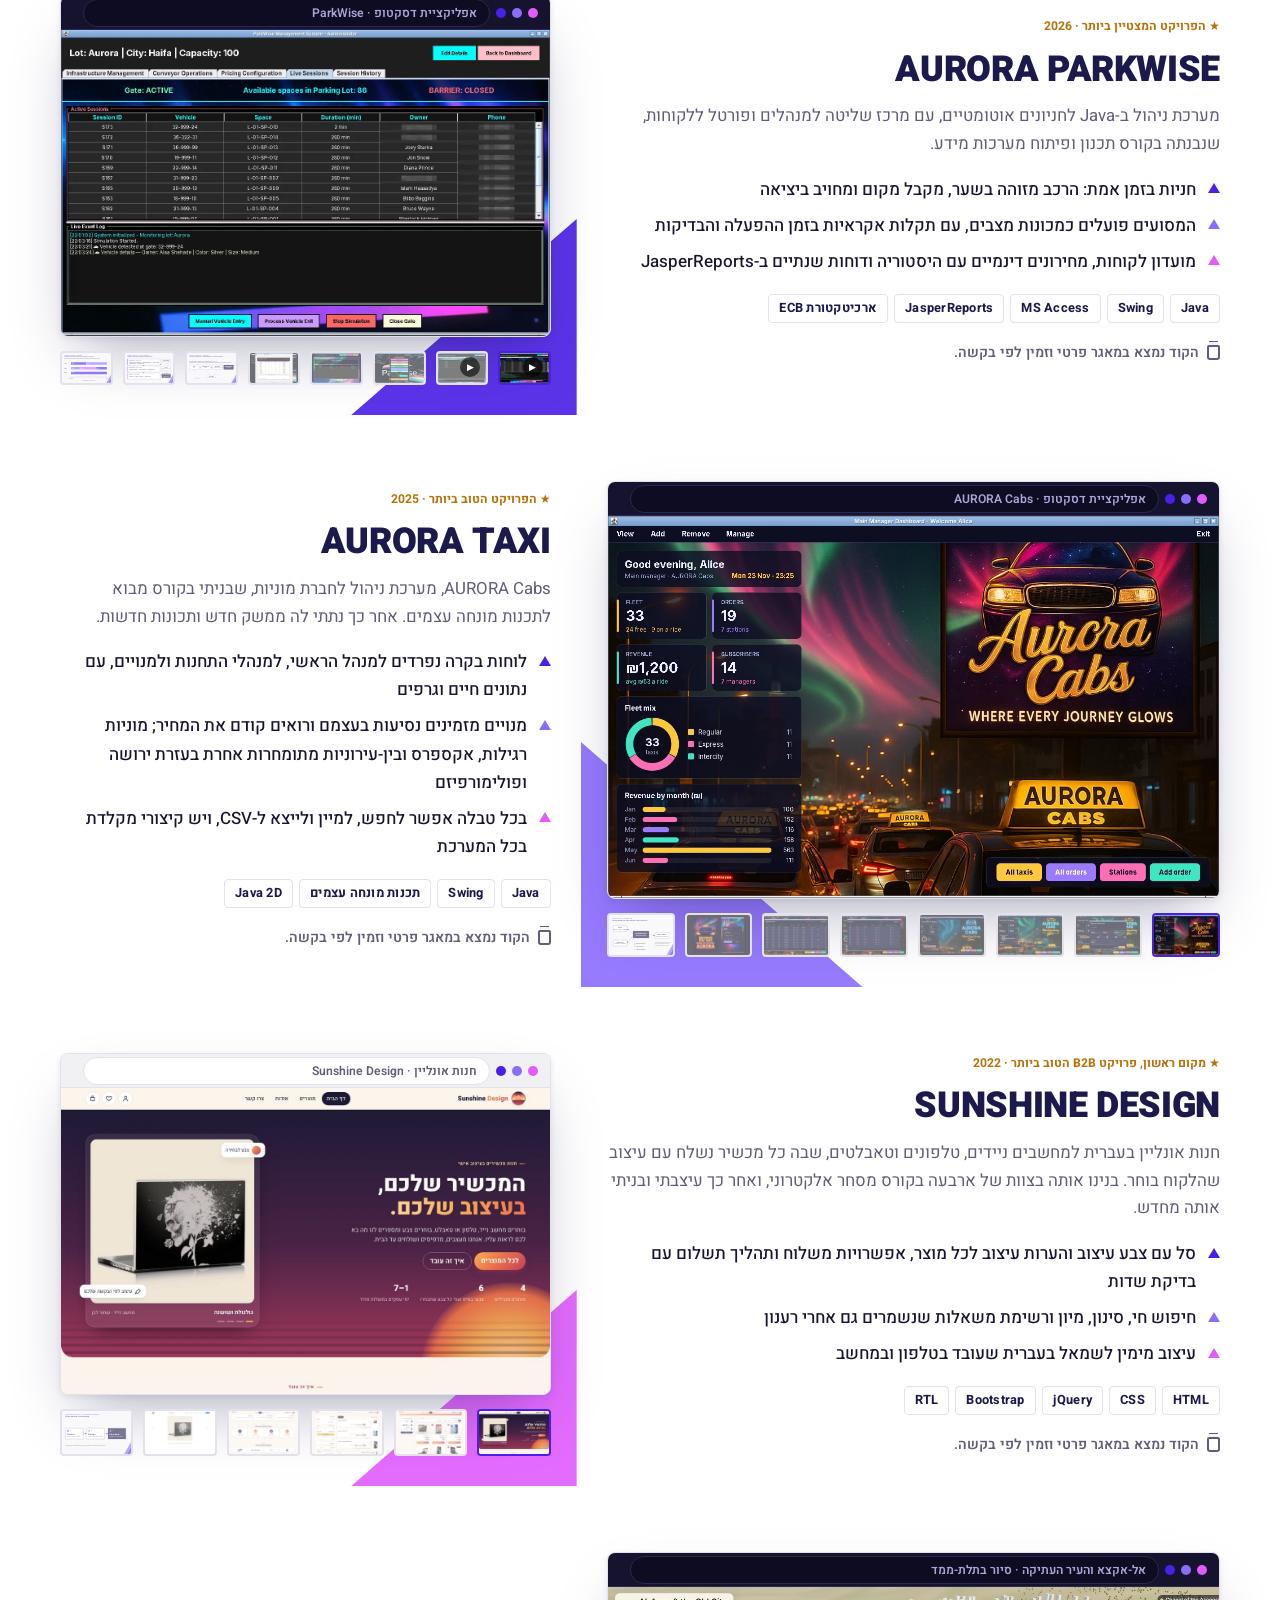
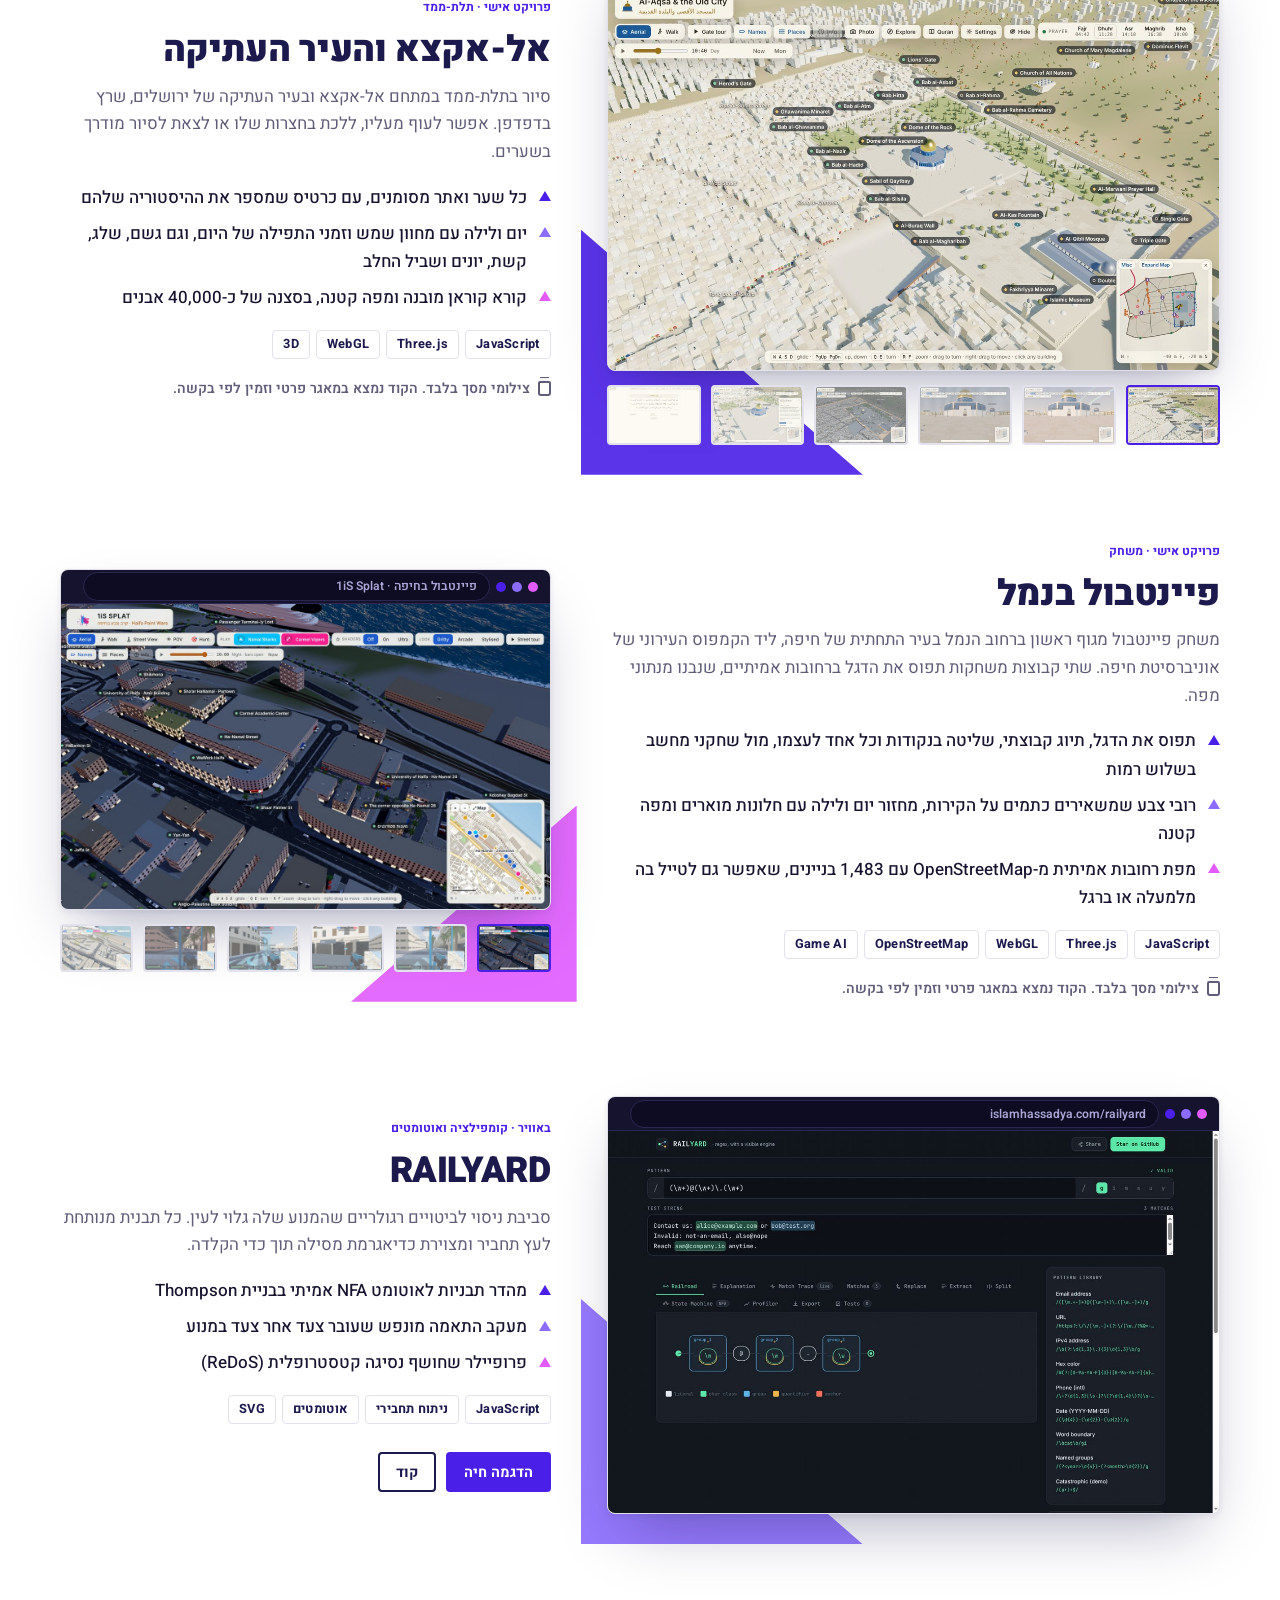
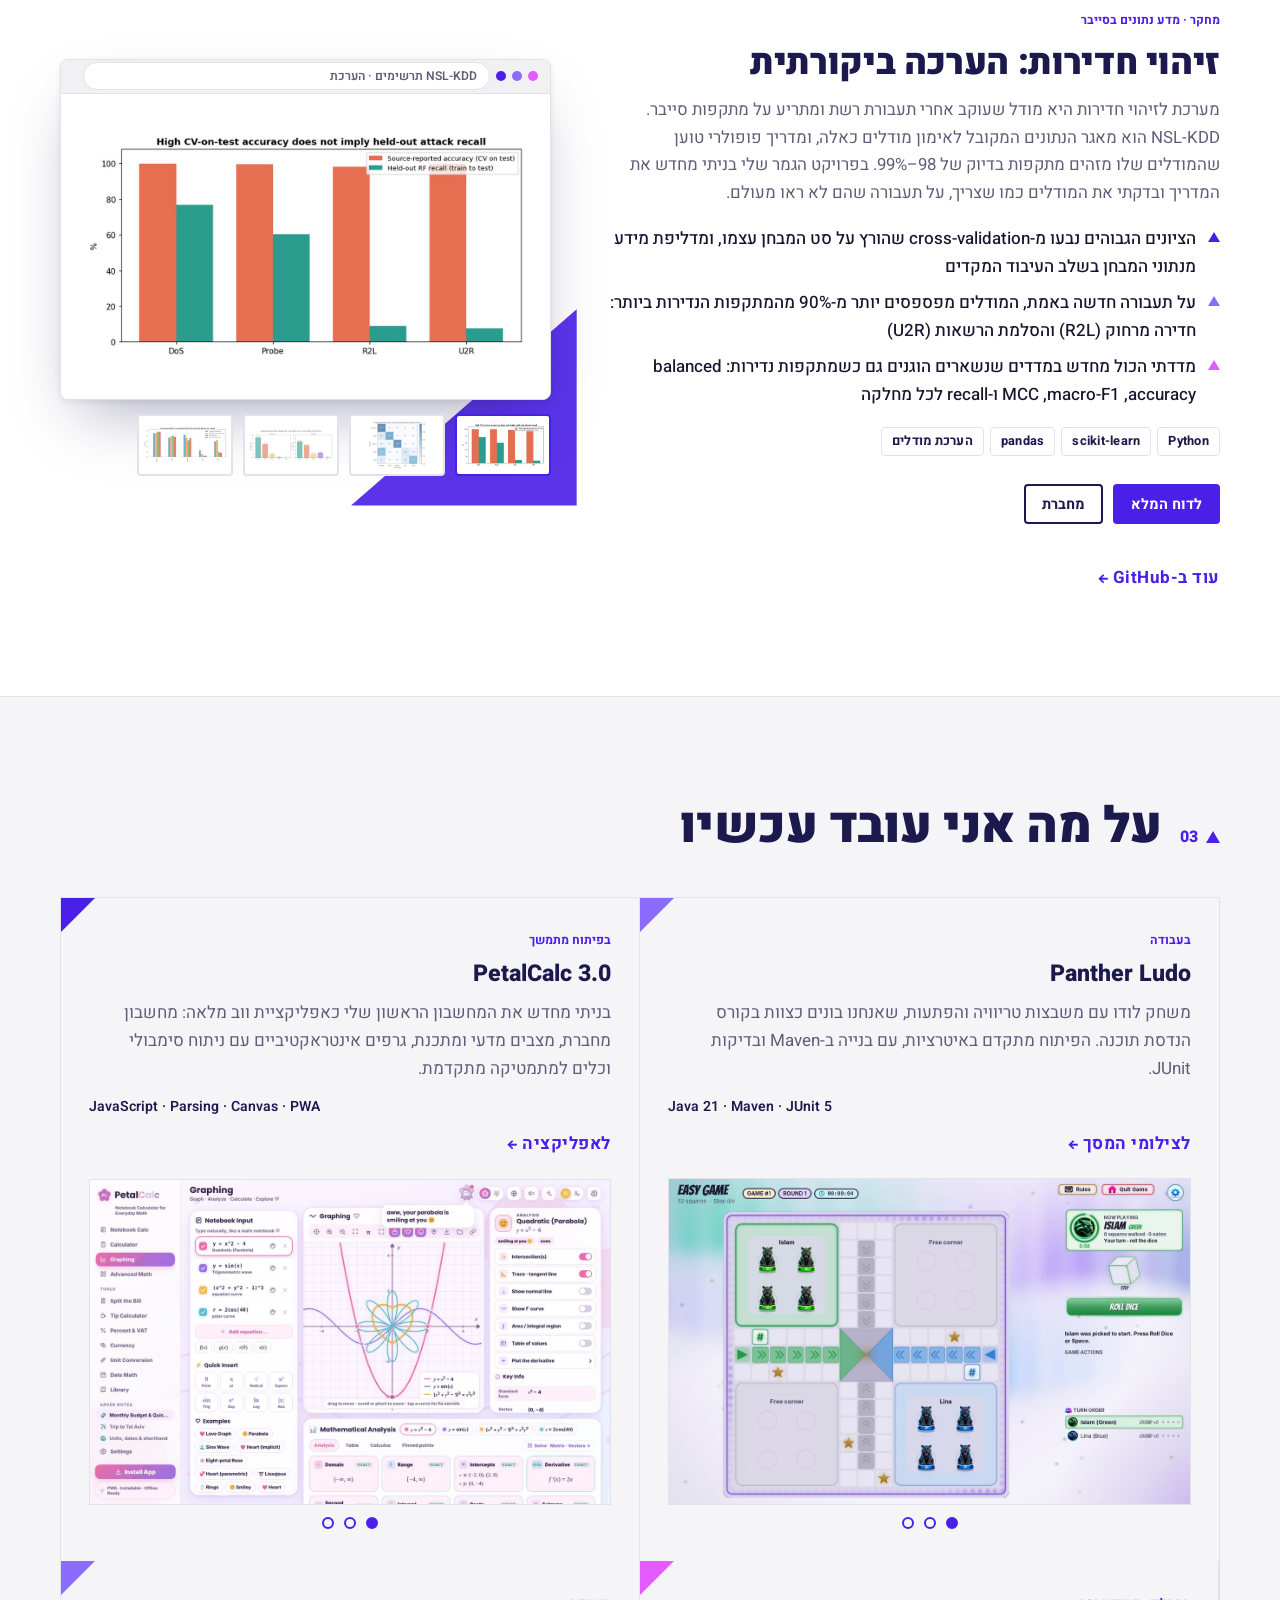
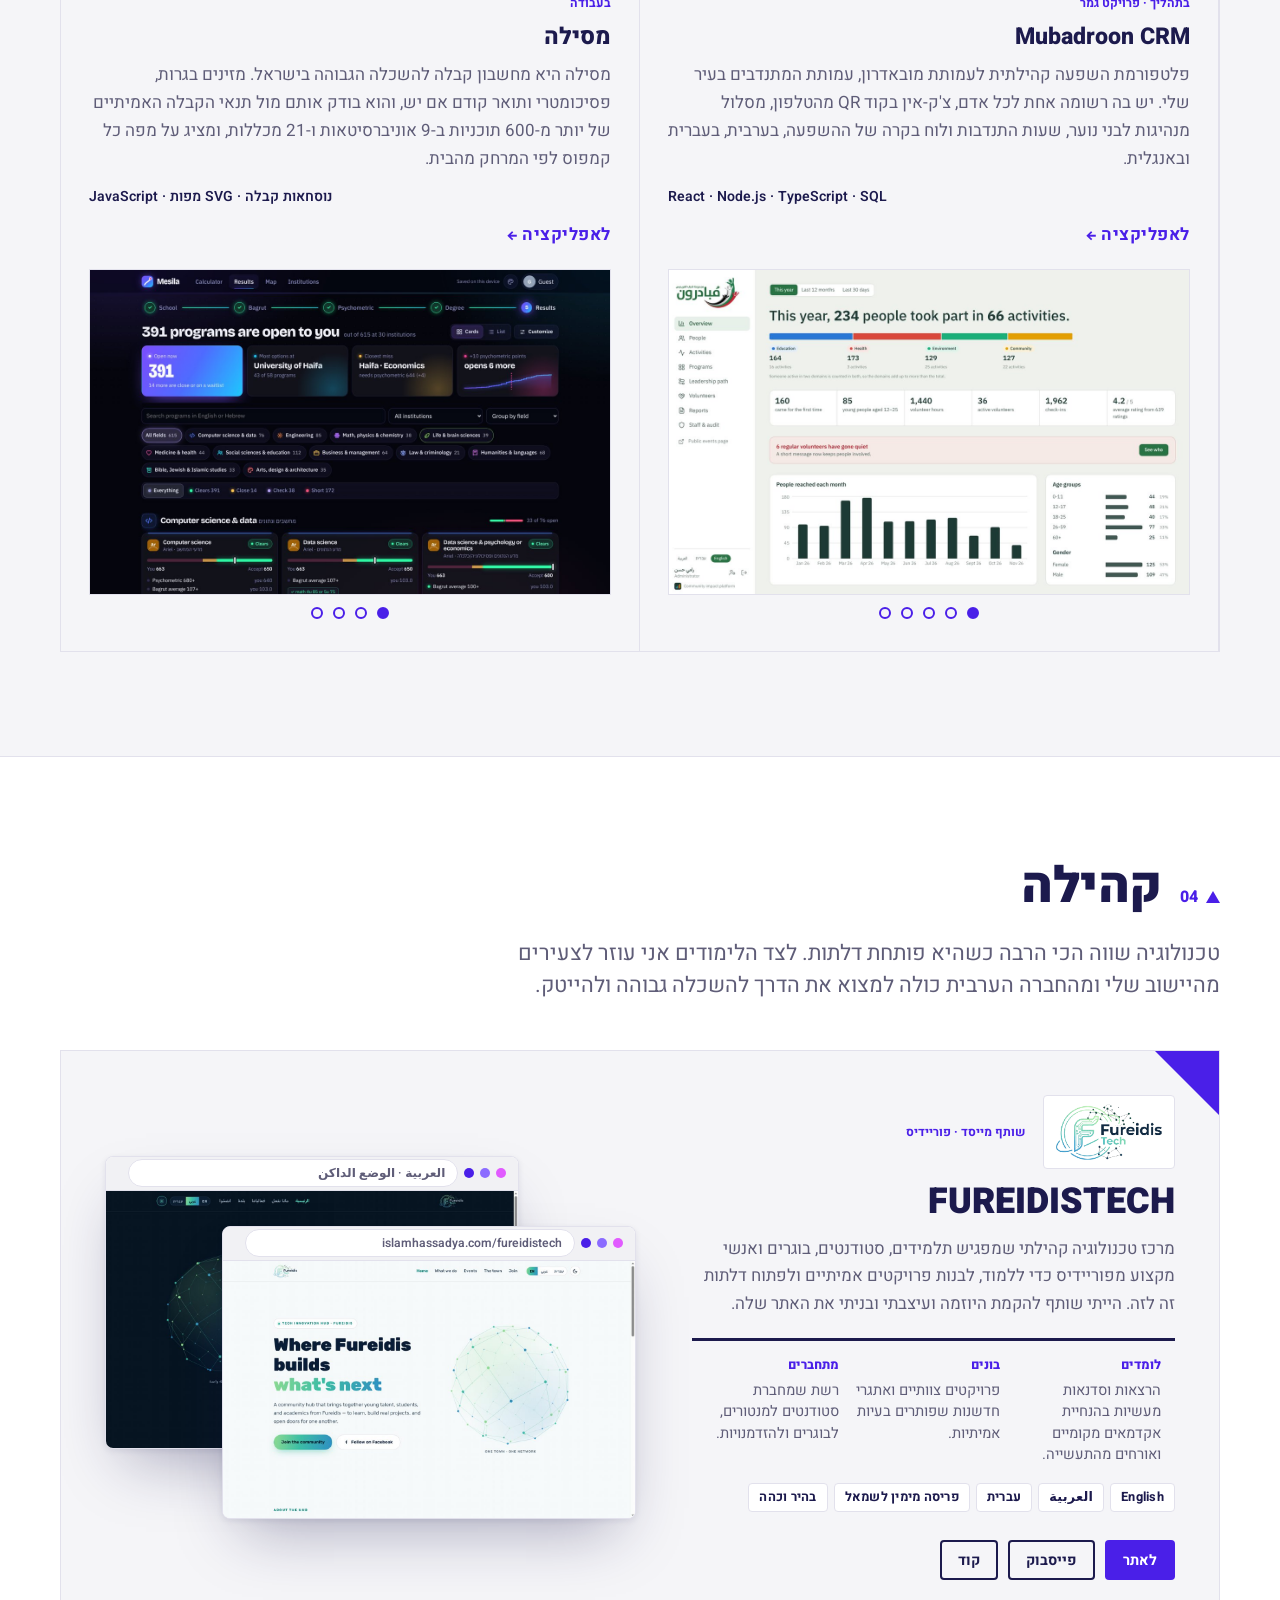
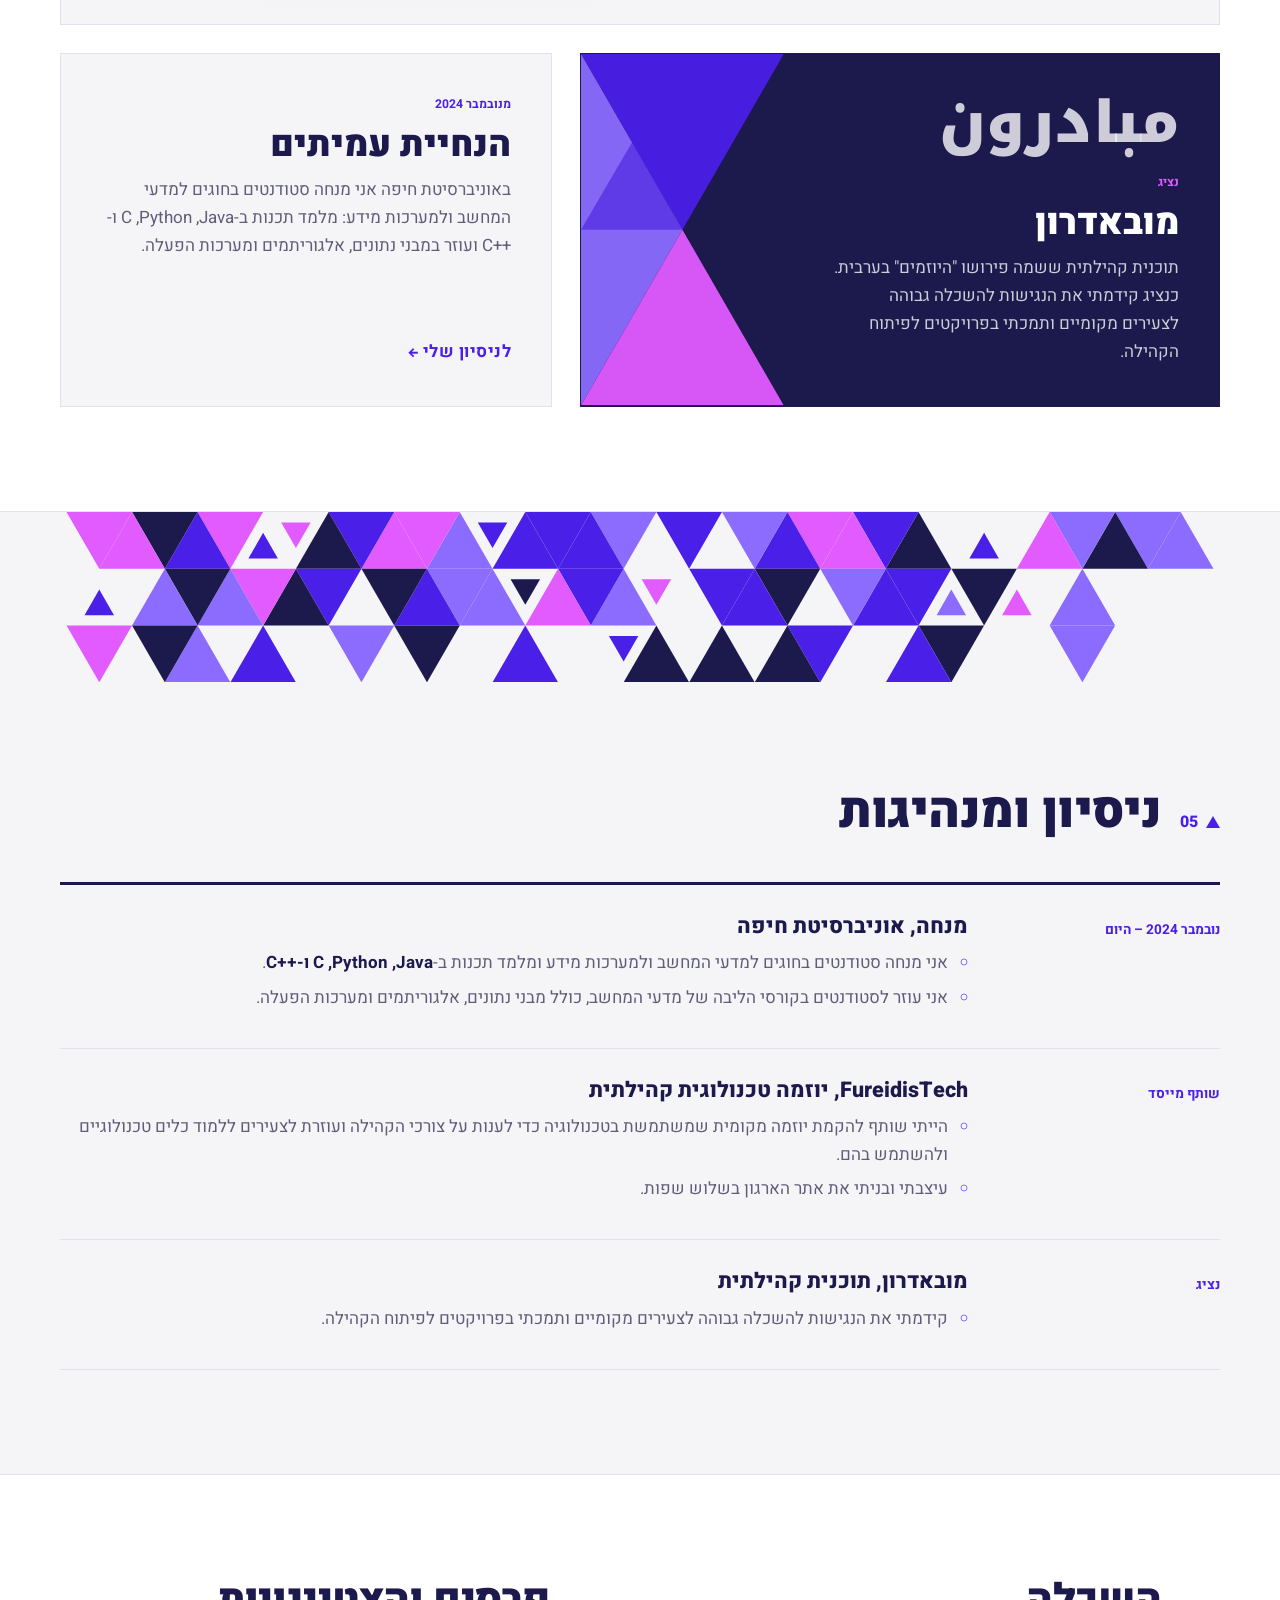
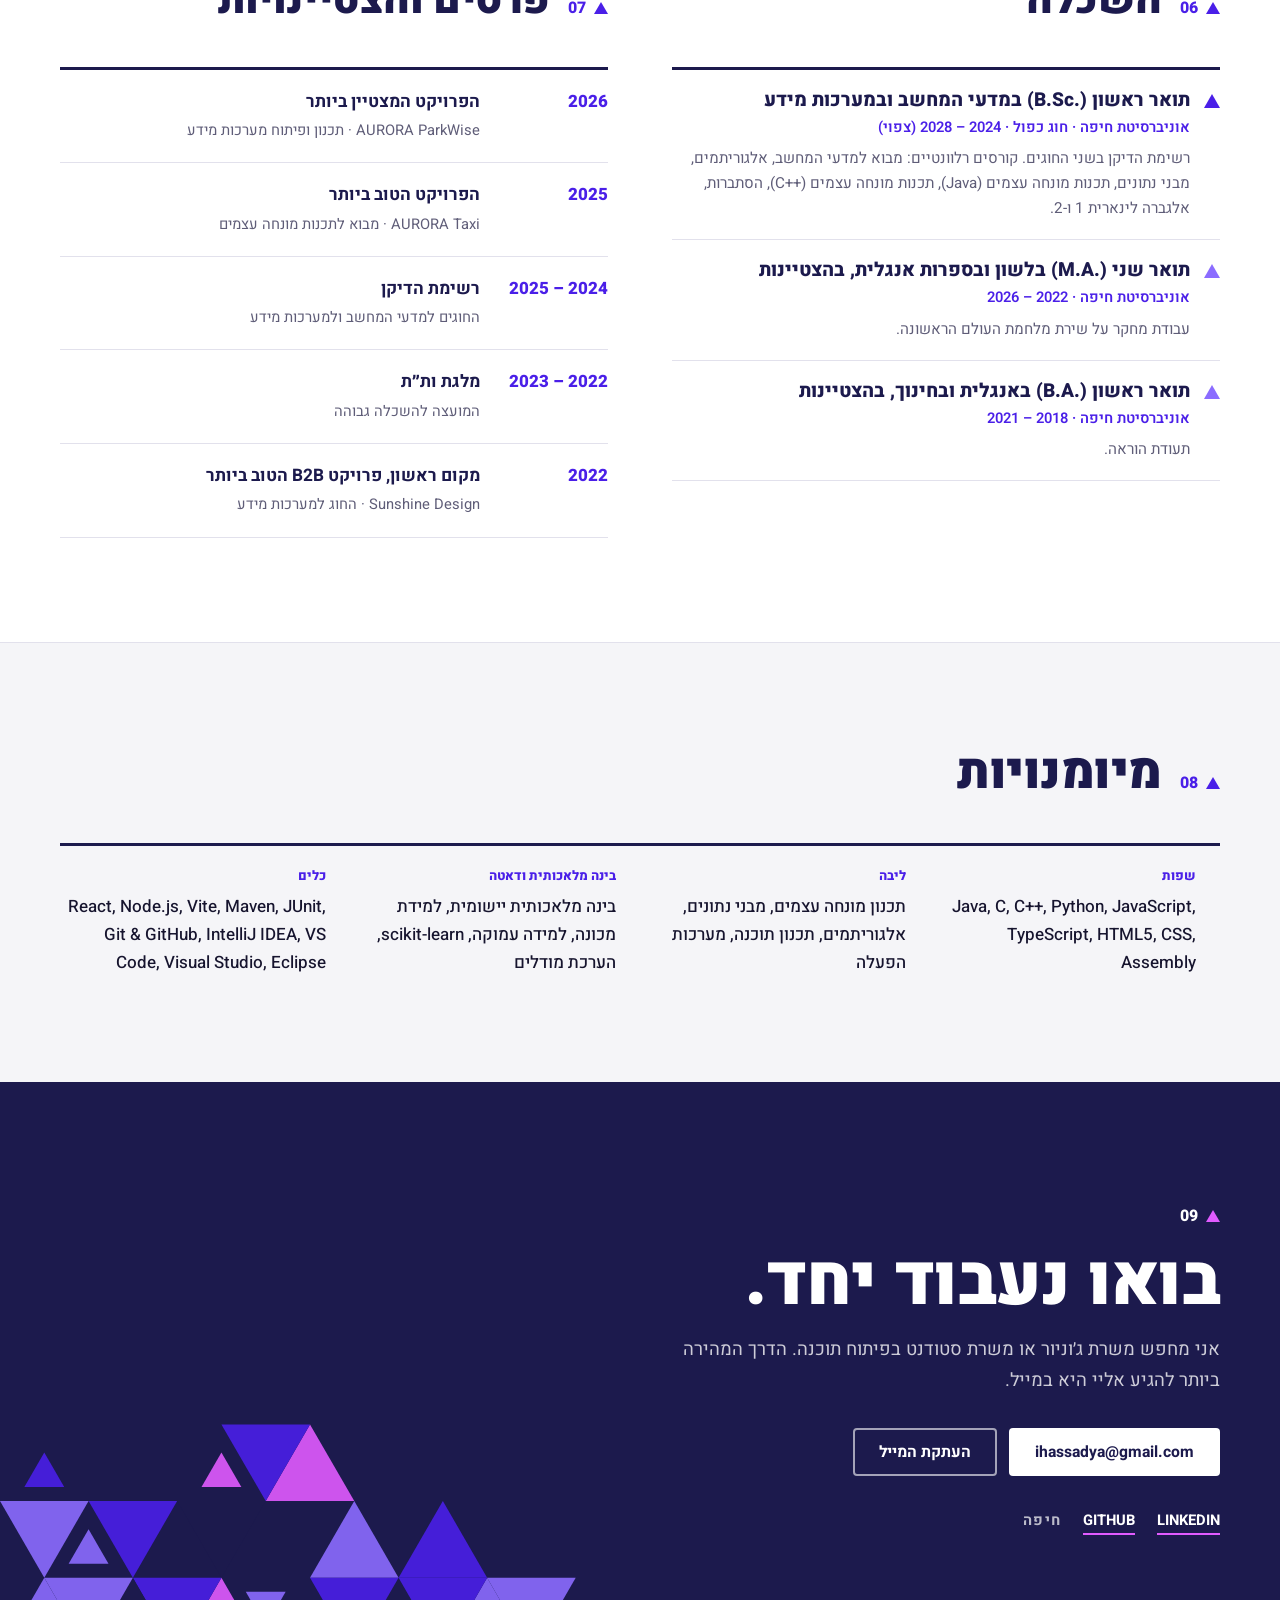
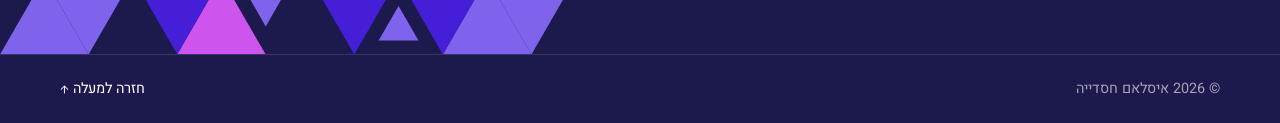
==== commit 99c61c0a: "Restore previous site copy; add degrees fact and gaming line to About Co-Authored-By: Claude Opus 5." ====
--- a/he/index.html
+++ b/he/index.html
@@ -4,10 +4,10 @@
 <head>
 <meta charset="utf-8"/>
 <meta content="width=device-width, initial-scale=1" name="viewport"/>
-<title>איסלאם חסדייה | סטודנט למדעי המחשב</title>
-<meta content="איסלאם חסדייה, סטודנט למדעי המחשב ולמערכות מידע באוניברסיטת חיפה. פרויקטים, ניסיון ויצירת קשר." name="description"/>
+<title>איסלאם חסדייה | מהנדס תוכנה</title>
+<meta content="איסלאם חסדייה, מהנדס תוכנה בתחילת דרכו. סטודנט לתואר ראשון כפול במדעי המחשב ובמערכות מידע באוניברסיטת חיפה. פרויקטים, ניסיון ויצירת קשר." name="description"/>
 <meta content="Islam Hassadya" name="author"/>
-<meta content="איסלאם חסדייה | סטודנט למדעי המחשב" property="og:title"/>
+<meta content="איסלאם חסדייה | מהנדס תוכנה" property="og:title"/>
 <meta content="פרויקטים, ניסיון ויצירת קשר. תואר ראשון כפול במדעי המחשב ובמערכות מידע, אוניברסיטת חיפה." property="og:description"/>
 <meta content="https://islamhassadya.com/he/" property="og:url"/>
 <meta content="website" property="og:type"/>
@@ -25,7 +25,7 @@
 <link href="https://islamhassadya.com/" hreflang="en" rel="alternate"/>
 <link href="https://islamhassadya.com/he/" hreflang="he" rel="alternate"/>
 <link href="https://islamhassadya.com/" hreflang="x-default" rel="alternate"/>
-<link href="../style.css?v=19" rel="stylesheet"/>
+<link href="../style.css?v=20" rel="stylesheet"/>
 <!-- your saved design (written by the ?edit designer) -->
 <style id="custom-theme"></style>
 <meta content="he_IL" property="og:locale"/><link href="https://islamhassadya.com/" hreflang="en" rel="alternate"/><link href="https://islamhassadya.com/he/" hreflang="he" rel="alternate"/><link href="https://islamhassadya.com/" hreflang="x-default" rel="alternate"/><link href="https://fonts.googleapis.com/css2?family=Heebo:wght@400;500;600;700;800;900&amp;display=swap" rel="stylesheet"/></head>
@@ -75,10 +75,10 @@
 <!--GEO:corner--><svg aria-hidden="true" class="geo geo-corner" focusable="false" viewbox="0 0 560 242"><polygon class="g3" points="19.2,49.5 35.0,22.2 50.8,49.5"></polygon><polygon class="g1" points="35.0,0.0 105.0,0.0 70.0,60.6"></polygon><polygon class="g1" points="89.2,49.5 105.0,22.2 120.8,49.5"></polygon><polygon class="g1" points="105.0,0.0 175.0,0.0 140.0,60.6"></polygon><polygon class="g2" points="140.0,60.6 175.0,0.0 210.0,60.6"></polygon><polygon class="g2" points="245.0,0.0 315.0,0.0 280.0,60.6"></polygon><polygon class="g3" points="280.0,60.6 315.0,0.0 350.0,60.6"></polygon><polygon class="g3" points="350.0,60.6 385.0,0.0 420.0,60.6"></polygon><polygon class="g2" points="385.0,0.0 455.0,0.0 420.0,60.6"></polygon><polygon class="g4" points="19.2,71.7 50.8,71.7 35.0,99.0"></polygon><polygon class="g1" points="35.0,121.2 70.0,60.6 105.0,121.2"></polygon><polygon class="g3" points="70.0,60.6 140.0,60.6 105.0,121.2"></polygon><polygon class="g3" points="280.0,60.6 350.0,60.6 315.0,121.2"></polygon><polygon class="g1" points="404.2,110.1 420.0,82.8 435.8,110.1"></polygon><polygon class="g1" points="420.0,60.6 490.0,60.6 455.0,121.2"></polygon><polygon class="g1" points="175.0,121.2 245.0,121.2 210.0,181.9"></polygon><polygon class="g2" points="245.0,121.2 315.0,121.2 280.0,181.9"></polygon></svg><!--/GEO-->
 <div class="wrap hero-in">
 <div class="hero-text">
-<p class="overline" data-edit="">סטודנט למדעי המחשב · חיפה</p>
+<p class="overline" data-edit="">מהנדס תוכנה · חיפה</p>
 <h1 data-edit="">איסלאם<br/>חסדייה</h1>
 <p class="spaced" data-edit="">מדעי המחשב ומערכות מידע</p>
-<p class="lead" data-edit="">אני סטודנט למדעי המחשב ולמערכות מידע באוניברסיטת חיפה. אני נהנה לבנות תוכנה מההתחלה ועד הסוף, וכל פרויקט מלמד אותי משהו חדש. אני מחפש משרת ג'וניור או משרת סטודנט שבה אוכל להמשיך ללמוד מצוות טוב.</p>
+<p class="lead" data-edit="">אני בונה תוכנה מקצה לקצה, מאלגוריתמים ותכנון מערכות ועד ממשקים שנעים להשתמש בהם. אני סטודנט לתואר כפול באוניברסיטת חיפה, ברשימת הדיקן, עם שלושה פרויקטים עטורי פרסים. אני פתוח למשרות ג׳וניור בהנדסת תוכנה.</p>
 <div class="cta">
 <a class="btn primary" href="#projects">לפרויקטים שלי</a>
 <a class="btn ghost" href="#contact">צרו קשר</a>
@@ -116,12 +116,13 @@
 <h2 data-edit="">קצת עליי</h2>
 </div>
 <div class="about-body">
-<p class="big" data-edit="">אני סטודנט לתואר ראשון כפול ב<strong>מדעי המחשב ובמערכות מידע</strong> באוניברסיטת חיפה. הקורסים שהכי נהניתי מהם הם קורסי הליבה: תכנון מונחה עצמים, מבני נתונים, אלגוריתמים ומערכות הפעלה. עכשיו אני לומד בינה מלאכותית יישומית ולמידת מכונה.</p>
-<p data-edit="">לפני מדעי המחשב השלמתי <strong>תואר שני בלשון ובספרות אנגלית</strong> וגם <strong>תואר ראשון באנגלית ובחינוך</strong>, שניהם בהצטיינות. הרקע הזה עוזר לי לכתוב תיעוד ברור ולהסביר רעיונות טכניים בפשטות.</p>
-<p data-edit="">מחוץ ללימודים אני מנחה סטודנטים בתכנות, ושותף להקמת <strong>FureidisTech</strong>, יוזמה קהילתית שמחברת צעירים מהיישוב שלי לעולם הטכנולוגיה.</p>
+<p class="big" data-edit="">אני סטודנט לתואר ראשון כפול ב<strong>מדעי המחשב ובמערכות מידע</strong> באוניברסיטת חיפה. החוזקה שלי היא בליבת התחום: תכנון מונחה עצמים, מבני נתונים, אלגוריתמים ומערכות הפעלה. במקביל אני מעמיק בבינה מלאכותית יישומית ובלמידת מכונה.</p>
+<p data-edit="">לפני מדעי המחשב השלמתי <strong>תואר שני בלשון ובספרות אנגלית</strong> וגם <strong>תואר ראשון באנגלית ובחינוך</strong>, שניהם בהצטיינות. הרקע הזה ניכר בעבודה שלי כמהנדס: תיעוד ברור, חשיבה מדויקת ויכולת להסביר רעיונות טכניים לכל אחד.</p>
+<p data-edit="">מחוץ ללימודים אני מנחה סטודנטים בתכנות, ושותף להקמת <strong>FureidisTech</strong>, יוזמה קהילתית שמחברת צעירים מהיישוב שלי לעולם הטכנולוגיה. אני גם גיימר נלהב: אני אוהב לבצע שינויים (מודים) במשחקים ותמיד לומד דברים חדשים.</p>
 <dl class="facts">
-<div><dt>פרסים</dt><dd data-edit="">3 פרויקטים בקורסים שזכו להכרה</dd></div>
+<div><dt>פרסים</dt><dd data-edit="">3 פרויקטים עטורי פרסים</dd></div>
 <div><dt>לימודים</dt><dd data-edit="">תואר ראשון כפול, 2024–2028</dd></div>
+<div><dt>תארים</dt><dd data-edit="">תואר שני בלשון ובספרות אנגלית · תואר ראשון באנגלית ובחינוך</dd></div>
 <div><dt>הנחיה</dt><dd data-edit="">מנובמבר 2024</dd></div>
 <div><dt>שפות</dt><dd data-edit="">אנגלית · ערבית · עברית · צרפתית (בסיסית)</dd></div>
 </dl>
@@ -152,11 +153,11 @@
 <div class="case-body">
 <p class="label" data-edit="">באוויר · סמינר קיימות</p>
 <h3 data-edit="">Save The Coast Line</h3>
-<p data-edit="">מעבדה אינטראקטיבית שמראה איך עליית מפלס הים עלולה לשנות את חוף הים התיכון של ישראל, על בסיס נתוני גובה ומיפוי מבנים פתוחים לציבור.</p>
+<p data-edit="">מעבדה אינטראקטיבית שמראה איך עליית מפלס הים תשנה את חוף הים התיכון של ישראל, על בסיס נתוני גובה אמיתיים ומיפוי מבנים אמיתי.</p>
 <ul class="hl">
 <li data-edit="">תצוגות דו-ממדיות, תלת-ממדיות ופוטו-ריאליסטיות של 23 אתרי חוף, עם טיסה מודרכת</li>
 <li data-edit="">השוואה זה לצד זה של תרחישי IPCC ומחשבון תקציב פחמן</li>
-<li data-edit="">ממשק באנגלית ובעברית</li>
+<li data-edit="">ממשק דו-לשוני מלא באנגלית ובעברית</li>
 </ul>
 <ul class="tags"><li>TypeScript</li><li>Vite</li><li>מפות תלת-ממד</li><li>נתונים גיאוגרפיים</li></ul>
 <div class="p-links"><a class="btn primary sm" href="/SaveTheCoastLine/">הדגמה חיה</a><a class="btn ghost sm" href="https://github.com/IslamHassadya11/SaveTheCoastLine" rel="noopener" target="_blank">קוד</a></div>
@@ -202,7 +203,7 @@
 <div class="case-body">
 <p class="label" data-edit="">באוויר · גרסה 3.0</p>
 <h3 data-edit="">PetalCalc</h3>
-<p data-edit="">מחשבון מחברת שמבין משתנים, יחידות, מטבעות ותאריכים. הוא התחיל כפרויקט הראשון שלי, ואני בונה אותו מחדש כאפליקציית רשת.</p>
+<p data-edit="">מחשבון מחברת שמבין משתנים, יחידות, מטבעות ותאריכים, שבניתי מחדש מהפרויקט הראשון שלי לאפליקציית ווב שלמה.</p>
 <ul class="hl">
 <li data-edit="">סביבת גרפים שמוצאת נגזרות, אינטגרלים ונקודות קיצון באופן סימבולי</li>
 <li data-edit="">מצבים מדעי ומתכנת, בערכות צבעים בהירה וכהה</li>
@@ -229,7 +230,7 @@
 <div class="case-body">
 <p class="label" data-edit="">באוויר · בפיתוח</p>
 <h3 data-edit="">מסילה</h3>
-<p data-edit="">מסילה היא הדרך מהציונים שלך אל התואר. זהו מחשבון קבלה להשכלה הגבוהה בישראל. מזינים בגרות, פסיכומטרי ותואר קודם אם יש, והוא מראה לאילו תוכניות ייתכן שתוכלו להתקבל. תנאי הקבלה משתנים, ולכן זה כלי עזר ולא הבטחה.</p>
+<p data-edit="">מסילה היא הדרך מהציונים שלך אל התואר. זהו מחשבון קבלה להשכלה הגבוהה בישראל. מזינים בגרות, פסיכומטרי ותואר קודם אם יש, והוא מראה כל תוכנית שאפשר להתקבל אליה.</p>
 <ul class="hl">
 <li data-edit="">תנאי קבלה אמיתיים ל-615 תוכניות ב-9 אוניברסיטאות ו-21 מכללות, עם ספי קבלה ודחייה</li>
 <li data-edit="">מחשב את ממוצע הבגרות הטוב ביותר בכל אוניברסיטה, לפי כללי הבונוס שלה והמקצועות שהיא מאפשרת להוריד</li>
@@ -287,9 +288,9 @@
 </div>
 </div>
 <div class="case-body">
-<p class="label award" data-edit="">הפרויקט המצטיין · 2026</p>
+<p class="label award" data-edit="">★ הפרויקט המצטיין ביותר · 2026</p>
 <h3 data-edit="">AURORA ParkWise</h3>
-<p data-edit="">מערכת ניהול ב-Java לחניונים אוטומטיים, עם פאנל מנהל ופורטל לקוחות, שנבנתה בקורס תכנון ופיתוח מערכות מידע.</p>
+<p data-edit="">מערכת ניהול ב-Java לחניונים אוטומטיים, עם מרכז שליטה למנהלים ופורטל ללקוחות, שנבנתה בקורס תכנון ופיתוח מערכות מידע.</p>
 <ul class="hl">
 <li data-edit="">חניות בזמן אמת: הרכב מזוהה בשער, מקבל מקום ומחויב ביציאה</li>
 <li data-edit="">המסועים פועלים כמכונות מצבים, עם תקלות אקראיות בזמן ההפעלה והבדיקות</li>
@@ -317,7 +318,7 @@
 </div>
 </div>
 <div class="case-body">
-<p class="label award" data-edit="">הפרויקט הטוב ביותר · 2025</p>
+<p class="label award" data-edit="">★ הפרויקט הטוב ביותר · 2025</p>
 <h3 data-edit="">AURORA Taxi</h3>
 <p data-edit="">AURORA Cabs, מערכת ניהול לחברת מוניות, שבניתי בקורס מבוא לתכנות מונחה עצמים. אחר כך נתתי לה ממשק חדש ותכונות חדשות.</p>
 <ul class="hl">
@@ -345,7 +346,7 @@
 </div>
 </div>
 <div class="case-body">
-<p class="label award" data-edit="">מקום ראשון, פרויקט B2B · 2022</p>
+<p class="label award" data-edit="">★ מקום ראשון, פרויקט B2B הטוב ביותר · 2022</p>
 <h3 data-edit="">Sunshine Design</h3>
 <p data-edit="">חנות אונליין בעברית למחשבים ניידים, טלפונים וטאבלטים, שבה כל מכשיר נשלח עם עיצוב שהלקוח בוחר. בנינו אותה בצוות של ארבעה בקורס מסחר אלקטרוני, ואחר כך עיצבתי ובניתי אותה מחדש.</p>
 <ul class="hl">
@@ -425,7 +426,7 @@
 <h3 data-edit="">RAILYARD</h3>
 <p data-edit="">סביבת ניסוי לביטויים רגולריים שהמנוע שלה גלוי לעין. כל תבנית מנותחת לעץ תחביר ומצוירת כדיאגרמת מסילה תוך כדי הקלדה.</p>
 <ul class="hl">
-<li data-edit="">מהדר את הביטויים לאוטומט NFA בשיטת Thompson</li>
+<li data-edit="">מהדר תבניות לאוטומט NFA אמיתי בבניית Thompson</li>
 <li data-edit="">מעקב התאמה מונפש שעובר צעד אחר צעד במנוע</li>
 <li data-edit="">פרופיילר שחושף נסיגה קטסטרופלית (ReDoS)</li>
 </ul>
@@ -449,11 +450,11 @@
 <div class="case-body">
 <p class="label" data-edit="">מחקר · מדע נתונים בסייבר</p>
 <h3 data-edit="">זיהוי חדירות: הערכה ביקורתית</h3>
-<p data-edit="">מערכת לזיהוי חדירות היא מודל שעוקב אחרי תעבורת רשת ומתריע על מתקפות סייבר. NSL-KDD הוא מאגר הנתונים המקובל לאימון מודלים כאלה, ומדריך פופולרי טוען שהמודלים שלו מזהים מתקפות בדיוק של 98–99%. בפרויקט הגמר שלי בניתי מחדש את המדריך ובדקתי את המודלים שוב, הפעם על תעבורה שהם לא ראו מעולם.</p>
+<p data-edit="">מערכת לזיהוי חדירות היא מודל שעוקב אחרי תעבורת רשת ומתריע על מתקפות סייבר. NSL-KDD הוא מאגר הנתונים המקובל לאימון מודלים כאלה, ומדריך פופולרי טוען שהמודלים שלו מזהים מתקפות בדיוק של 98–99%. בפרויקט הגמר שלי בניתי מחדש את המדריך ובדקתי את המודלים כמו שצריך, על תעבורה שהם לא ראו מעולם.</p>
 <ul class="hl">
 <li data-edit="">הציונים הגבוהים נבעו מ-cross-validation שהורץ על סט המבחן עצמו, ומדליפת מידע מנתוני המבחן בשלב העיבוד המקדים</li>
 <li data-edit="">על תעבורה חדשה באמת, המודלים מפספסים יותר מ-90% מהמתקפות הנדירות ביותר: חדירה מרחוק (R2L) והסלמת הרשאות (U2R)</li>
-<li data-edit="">מדדתי מחדש את התוצאות עם מדדים שמתאימים להתקפות נדירות: balanced accuracy,‏ macro-F1,‏ MCC ו-recall לכל מחלקה</li>
+<li data-edit="">מדדתי הכול מחדש במדדים שנשארים הוגנים גם כשמתקפות נדירות: balanced accuracy,‏ macro-F1,‏ MCC ו-recall לכל מחלקה</li>
 </ul>
 <ul class="tags"><li>Python</li><li>scikit-learn</li><li>pandas</li><li>הערכת מודלים</li></ul>
 <div class="p-links"><a class="btn primary sm" href="https://github.com/IslamHassadya11/nsl-kdd-critical-evaluation/blob/main/Report_Islam_Hassadya.pdf" rel="noopener" target="_blank">לדוח המלא</a><a class="btn ghost sm" href="https://github.com/IslamHassadya11/nsl-kdd-critical-evaluation" rel="noopener" target="_blank">מחברת</a></div>
@@ -485,7 +486,7 @@
 <article class="now-card">
 <p class="label" data-edit="">בפיתוח מתמשך</p>
 <h3 data-edit="">PetalCalc 3.0</h3>
-<p data-edit="">אני בונה מחדש את המחשבון הראשון שלי כאפליקציית רשת. כרגע יש בו מחשבון מחברת, מצב מדעי ומצב מתכנת, גרפים אינטראקטיביים עם ניתוח סימבולי וכלים מתמטיים מתקדמים.</p>
+<p data-edit="">בניתי מחדש את המחשבון הראשון שלי כאפליקציית ווב מלאה: מחשבון מחברת, מצבים מדעי ומתכנת, גרפים אינטראקטיביים עם ניתוח סימבולי וכלים למתמטיקה מתקדמת.</p>
 <p class="stack" data-edit="">JavaScript · Parsing · Canvas · PWA</p>
 <a class="arrow" href="/petalcalc/">לאפליקציה</a>
 <div class="reel" data-reel="">
@@ -525,7 +526,7 @@
 <span class="num">04</span>
 <h2 data-edit="">קהילה</h2>
 </div>
-<p class="sec-lead" data-edit="">לצד הלימודים, אני משתדל לעזור לצעירים בעיר שלי ובחברה הערבית בכלל למצוא את הדרך להשכלה גבוהה ולהייטק.</p>
+<p class="sec-lead" data-edit="">טכנולוגיה שווה הכי הרבה כשהיא פותחת דלתות. לצד הלימודים אני עוזר לצעירים מהיישוב שלי ומהחברה הערבית כולה למצוא את הדרך להשכלה גבוהה ולהייטק.</p>
 <article class="org">
 <div class="org-body">
 <div class="org-top">
@@ -661,7 +662,7 @@
 <!--GEO:contact--><svg aria-hidden="true" class="geo geo-contact" focusable="false" viewbox="0 0 560 346"><polygon class="g4" points="240.0,207.8 280.0,138.6 320.0,207.8"></polygon><polygon class="g2" points="280.0,138.6 360.0,138.6 320.0,207.8"></polygon><polygon class="g4" points="342.0,195.1 360.0,164.0 378.0,195.1"></polygon><polygon class="g2" points="502.0,195.1 520.0,164.0 538.0,195.1"></polygon><polygon class="g2" points="120.0,277.1 160.0,207.8 200.0,277.1"></polygon><polygon class="g3" points="200.0,277.1 240.0,207.8 280.0,277.1"></polygon><polygon class="g1" points="320.0,207.8 400.0,207.8 360.0,277.1"></polygon><polygon class="g2" points="400.0,207.8 480.0,207.8 440.0,277.1"></polygon><polygon class="g3" points="462.0,264.4 480.0,233.2 498.0,264.4"></polygon><polygon class="g3" points="480.0,207.8 560.0,207.8 520.0,277.1"></polygon><polygon class="g3" points="40.0,277.1 120.0,277.1 80.0,346.4"></polygon><polygon class="g3" points="80.0,346.4 120.0,277.1 160.0,346.4"></polygon><polygon class="g2" points="120.0,277.1 200.0,277.1 160.0,346.4"></polygon><polygon class="g3" points="182.0,333.7 200.0,302.5 218.0,333.7"></polygon><polygon class="g2" points="200.0,277.1 280.0,277.1 240.0,346.4"></polygon><polygon class="g3" points="302.0,289.8 338.0,289.8 320.0,321.0"></polygon><polygon class="g4" points="320.0,346.4 360.0,277.1 400.0,346.4"></polygon><polygon class="g2" points="360.0,277.1 440.0,277.1 400.0,346.4"></polygon><polygon class="g1" points="400.0,346.4 440.0,277.1 480.0,346.4"></polygon><polygon class="g3" points="440.0,277.1 520.0,277.1 480.0,346.4"></polygon><polygon class="g3" points="480.0,346.4 520.0,277.1 560.0,346.4"></polygon></svg><!--/GEO-->
 <div class="wrap contact-in">
 <span class="num light">09</span>
-<h2 data-edit="">צרו קשר.</h2>
+<h2 data-edit="">בואו נעבוד יחד.</h2>
 <p data-edit="">אני מחפש משרת ג׳וניור או משרת סטודנט בפיתוח תוכנה. הדרך המהירה ביותר להגיע אליי היא במייל.</p>
 <div class="cta">
 <a class="btn light" href="mailto:ihassadya@gmail.com" id="emailBtn">ihassadya@gmail.com</a>
--- a/style.css
+++ b/style.css
@@ -115,7 +115,7 @@
 .about-body .big { grid-column: 1 / -1; font-size: clamp(1.3rem, 2.4vw, 1.7rem); line-height: 1.45; color: var(--ink); font-weight: 500; }
 .about-body p { color: var(--muted); }
 .about-body strong { color: var(--hc); font-weight: 700; }
-.facts { grid-column: 1 / -1; display: grid; grid-template-columns: repeat(4, 1fr); margin: 24px 0 0; border-top: 3px solid var(--rule); }
+.facts { grid-column: 1 / -1; display: grid; grid-template-columns: 1fr 1fr 1.7fr 1fr 1.3fr; margin: 24px 0 0; border-top: 3px solid var(--rule); }
 .facts > div { padding: 18px 18px 0 0; }
 .facts dt { font-size: .78rem; font-weight: 700; letter-spacing: .16em; text-transform: uppercase; color: var(--g2t); }
 .facts dd { margin: 6px 0 0; font-weight: 600; color: var(--hc); }
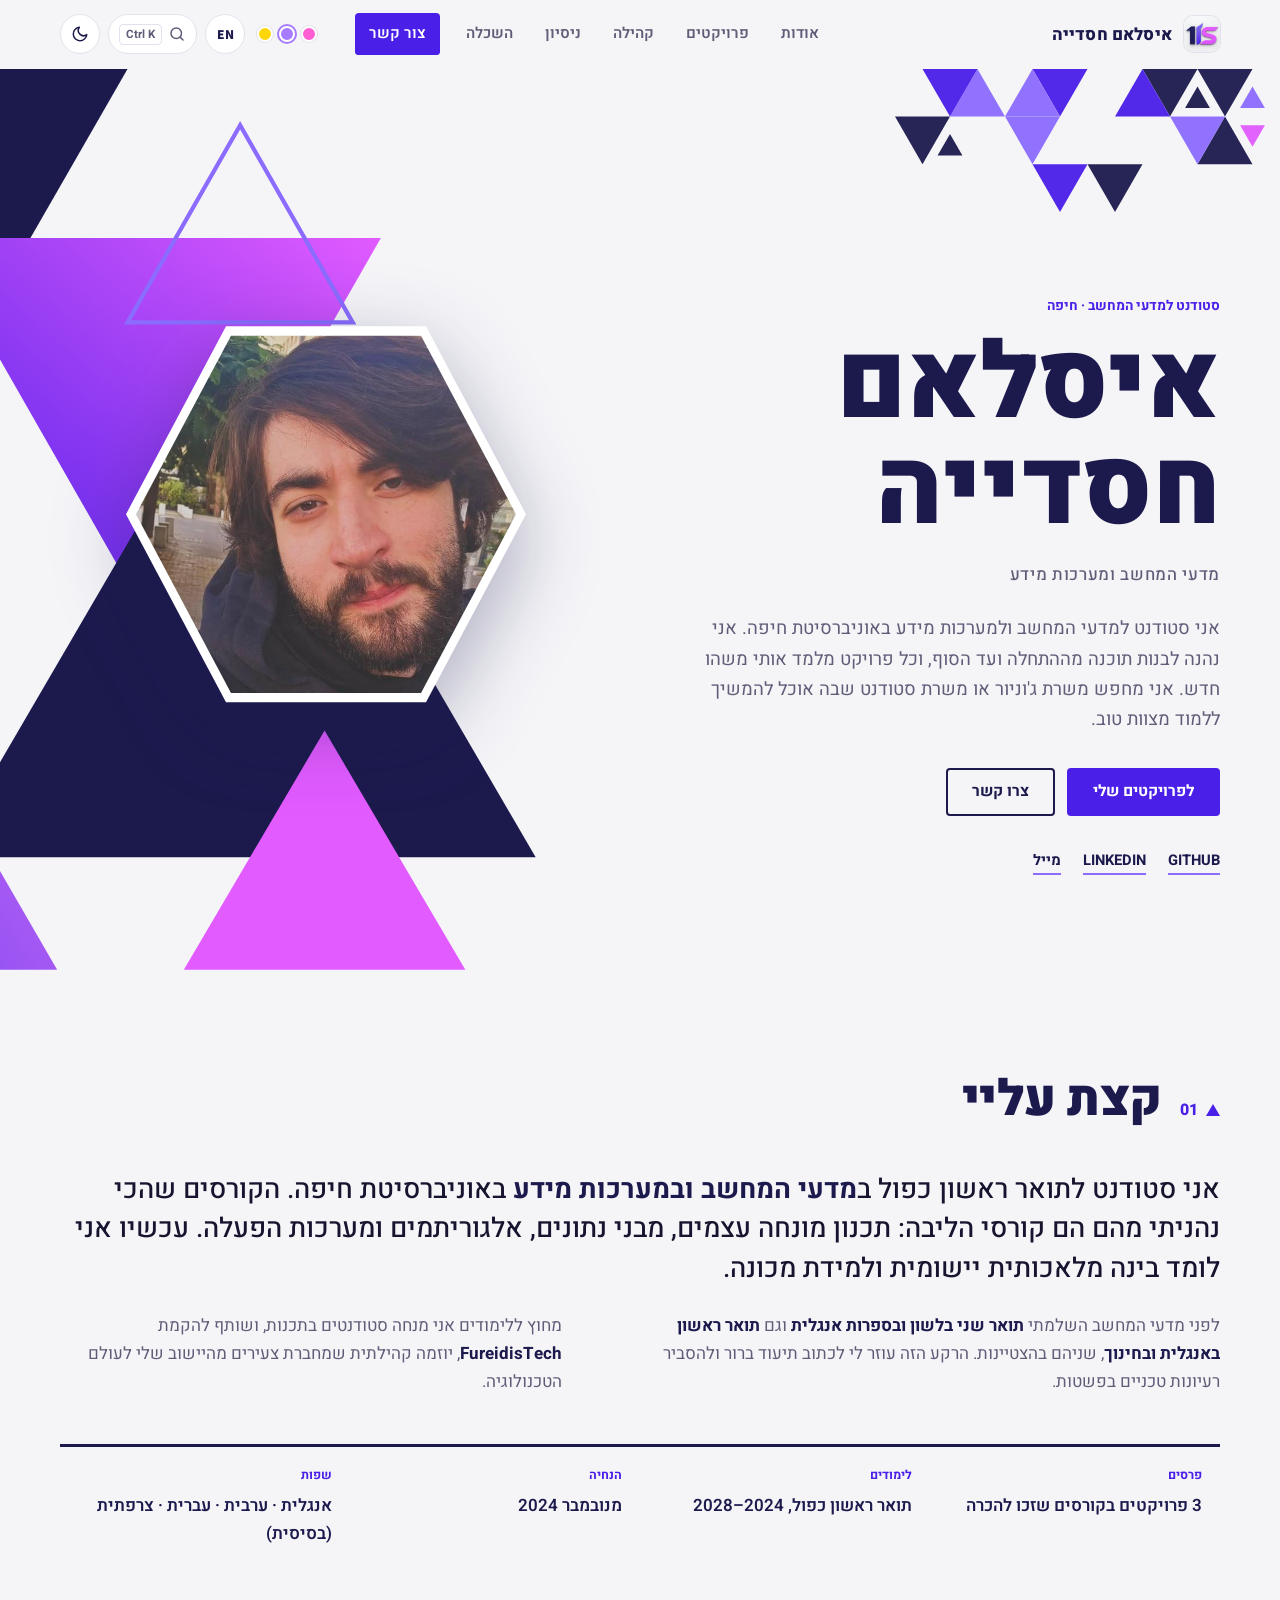
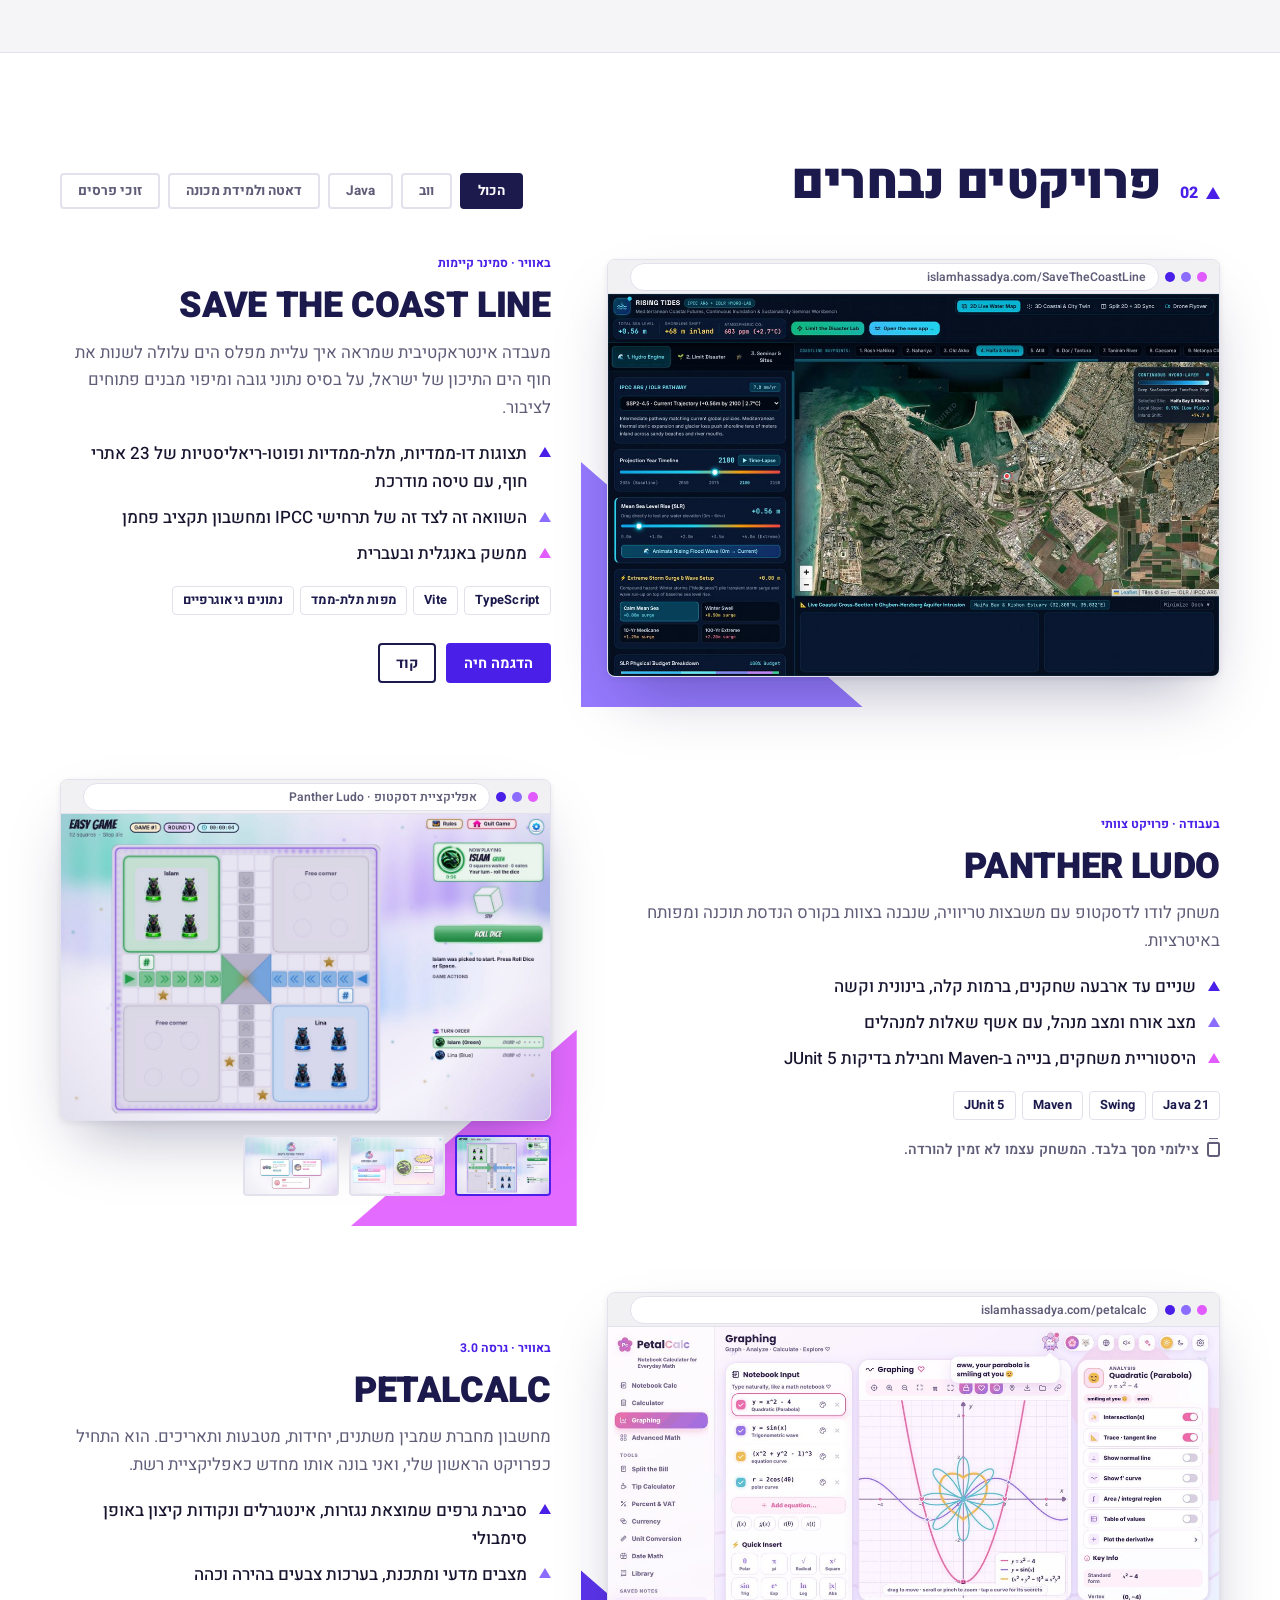
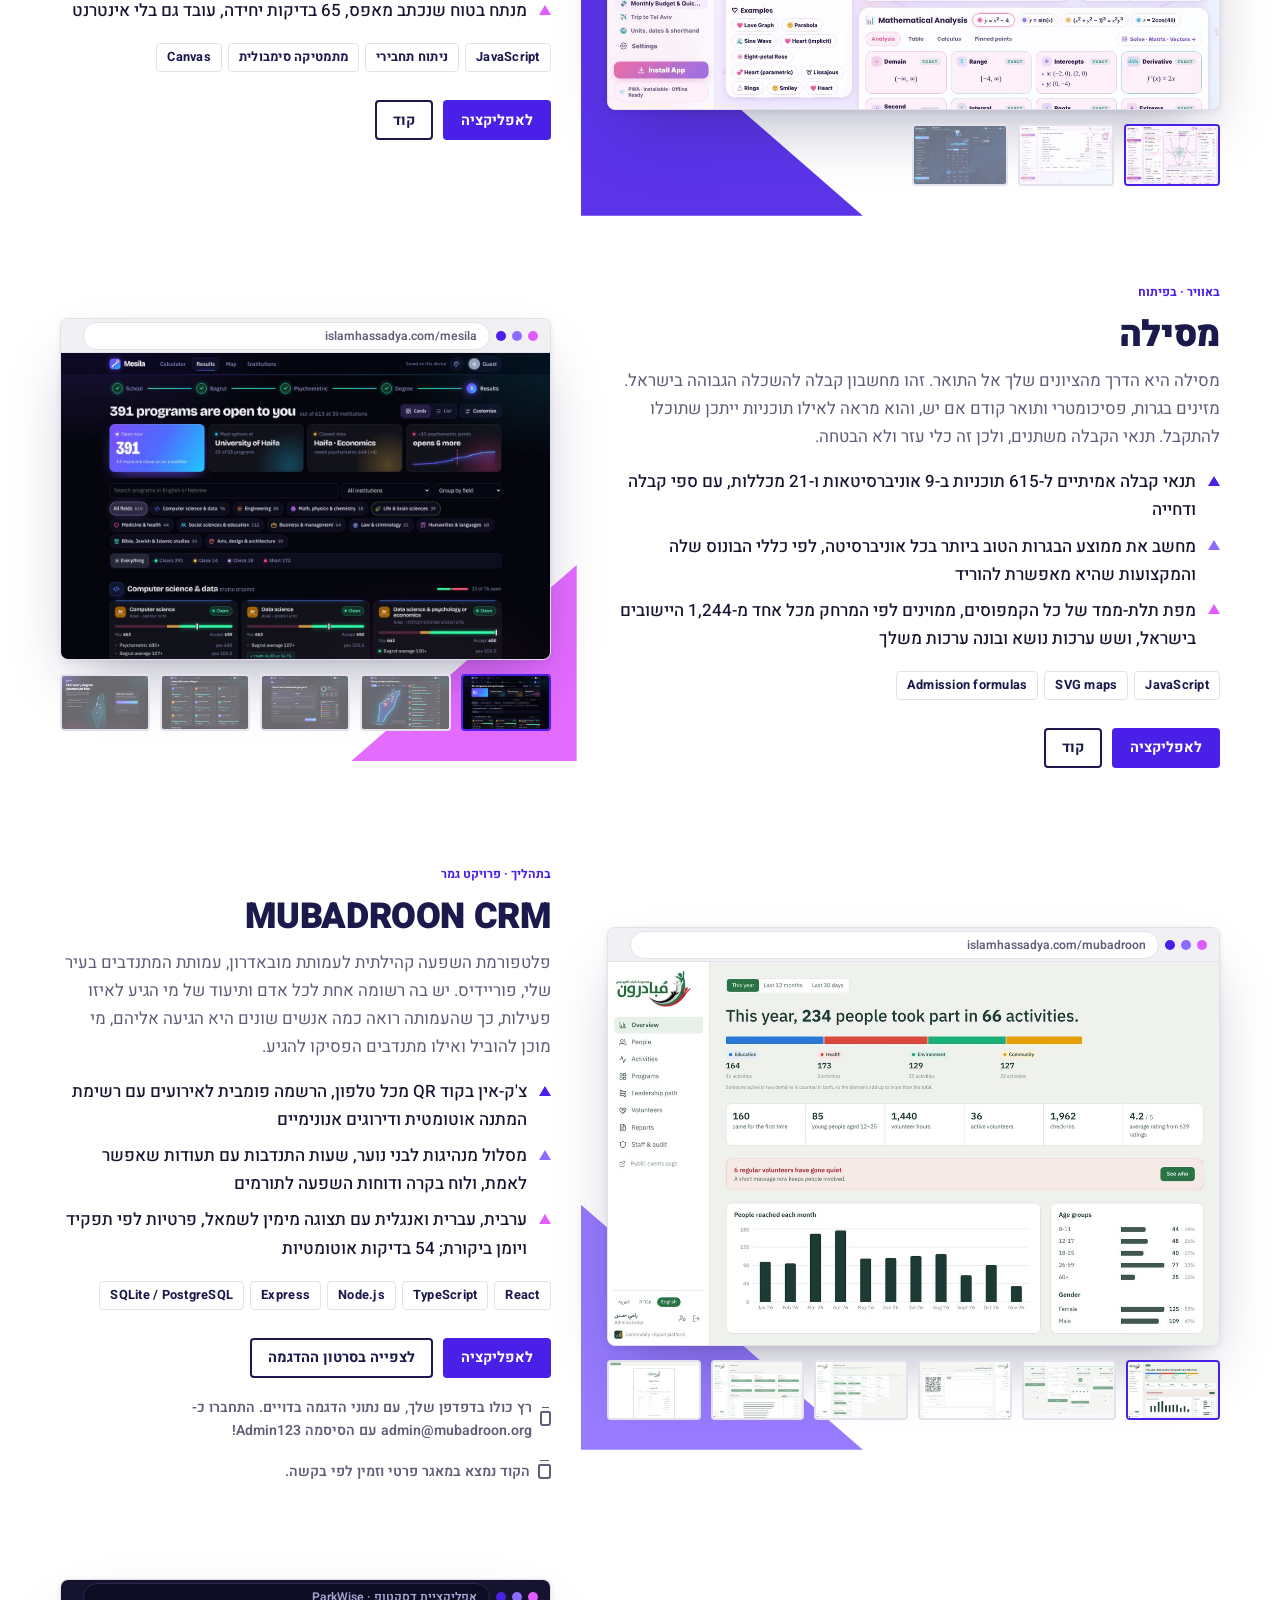
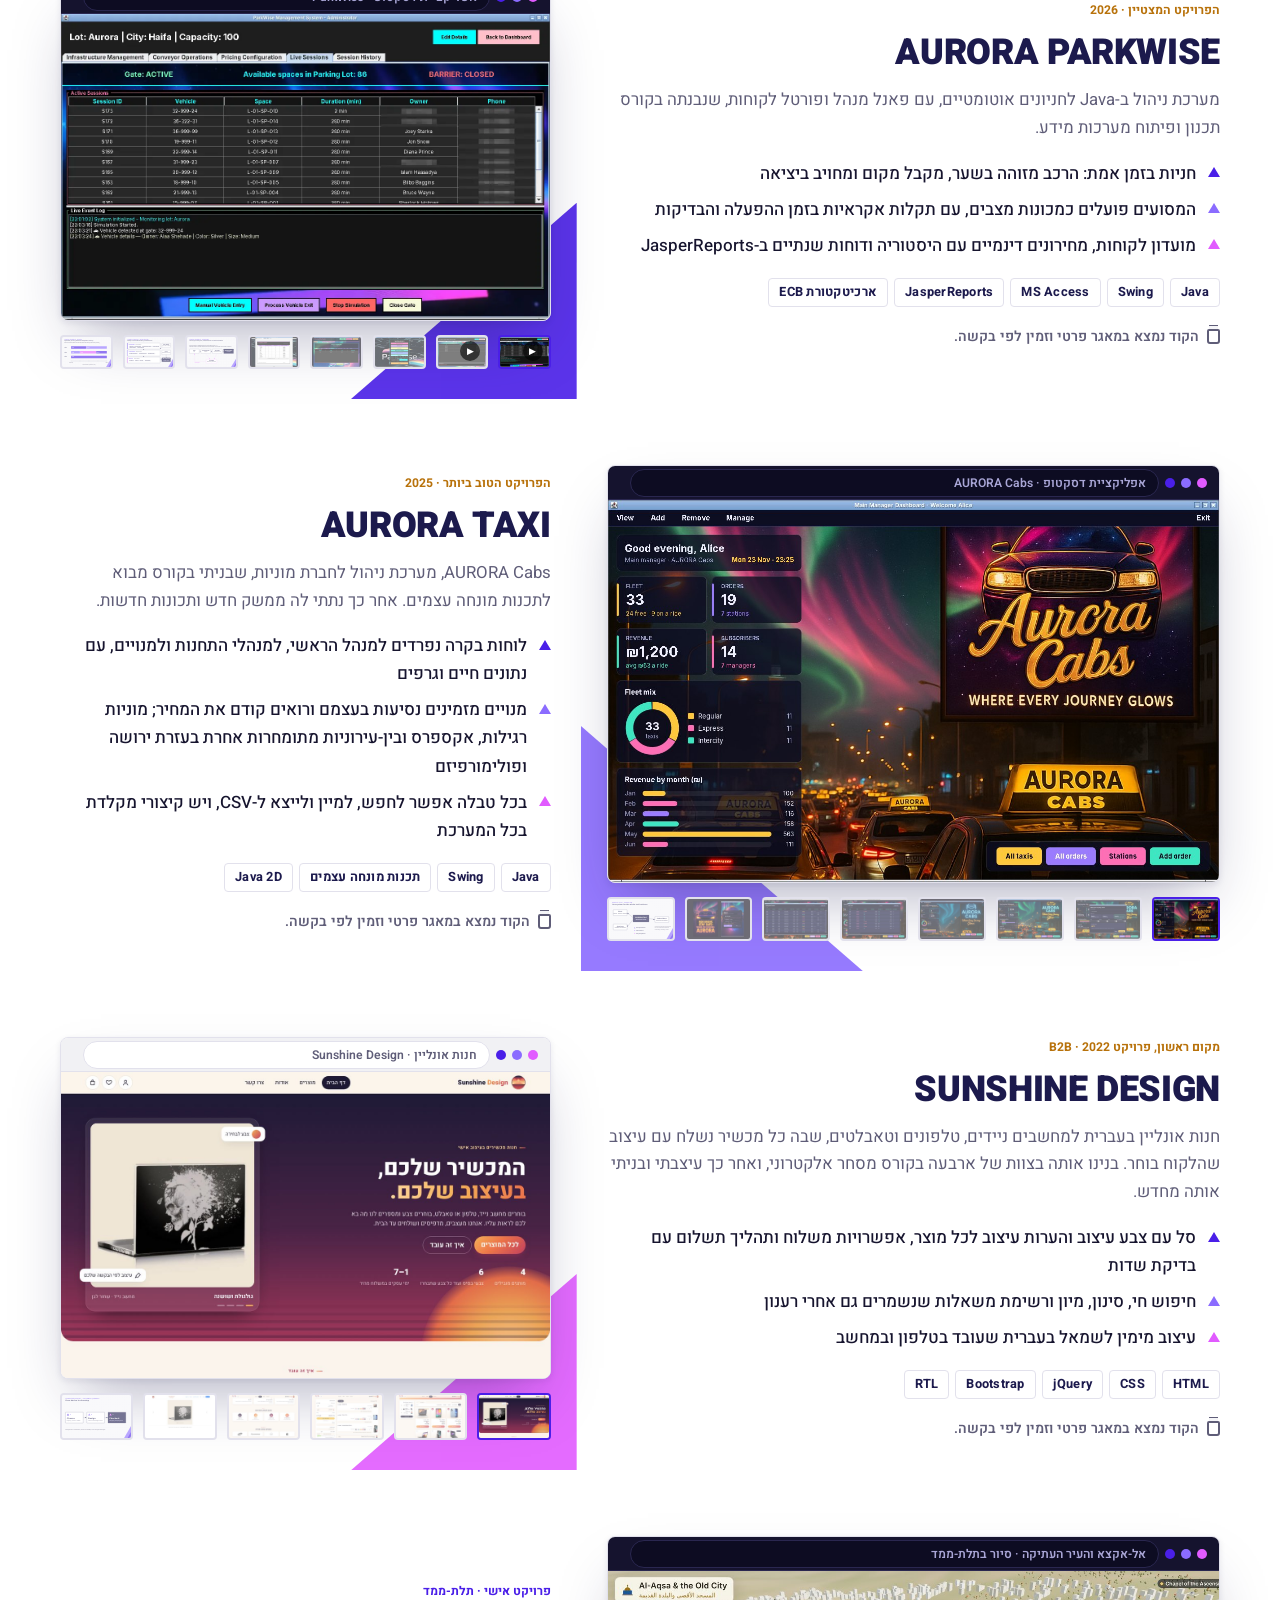
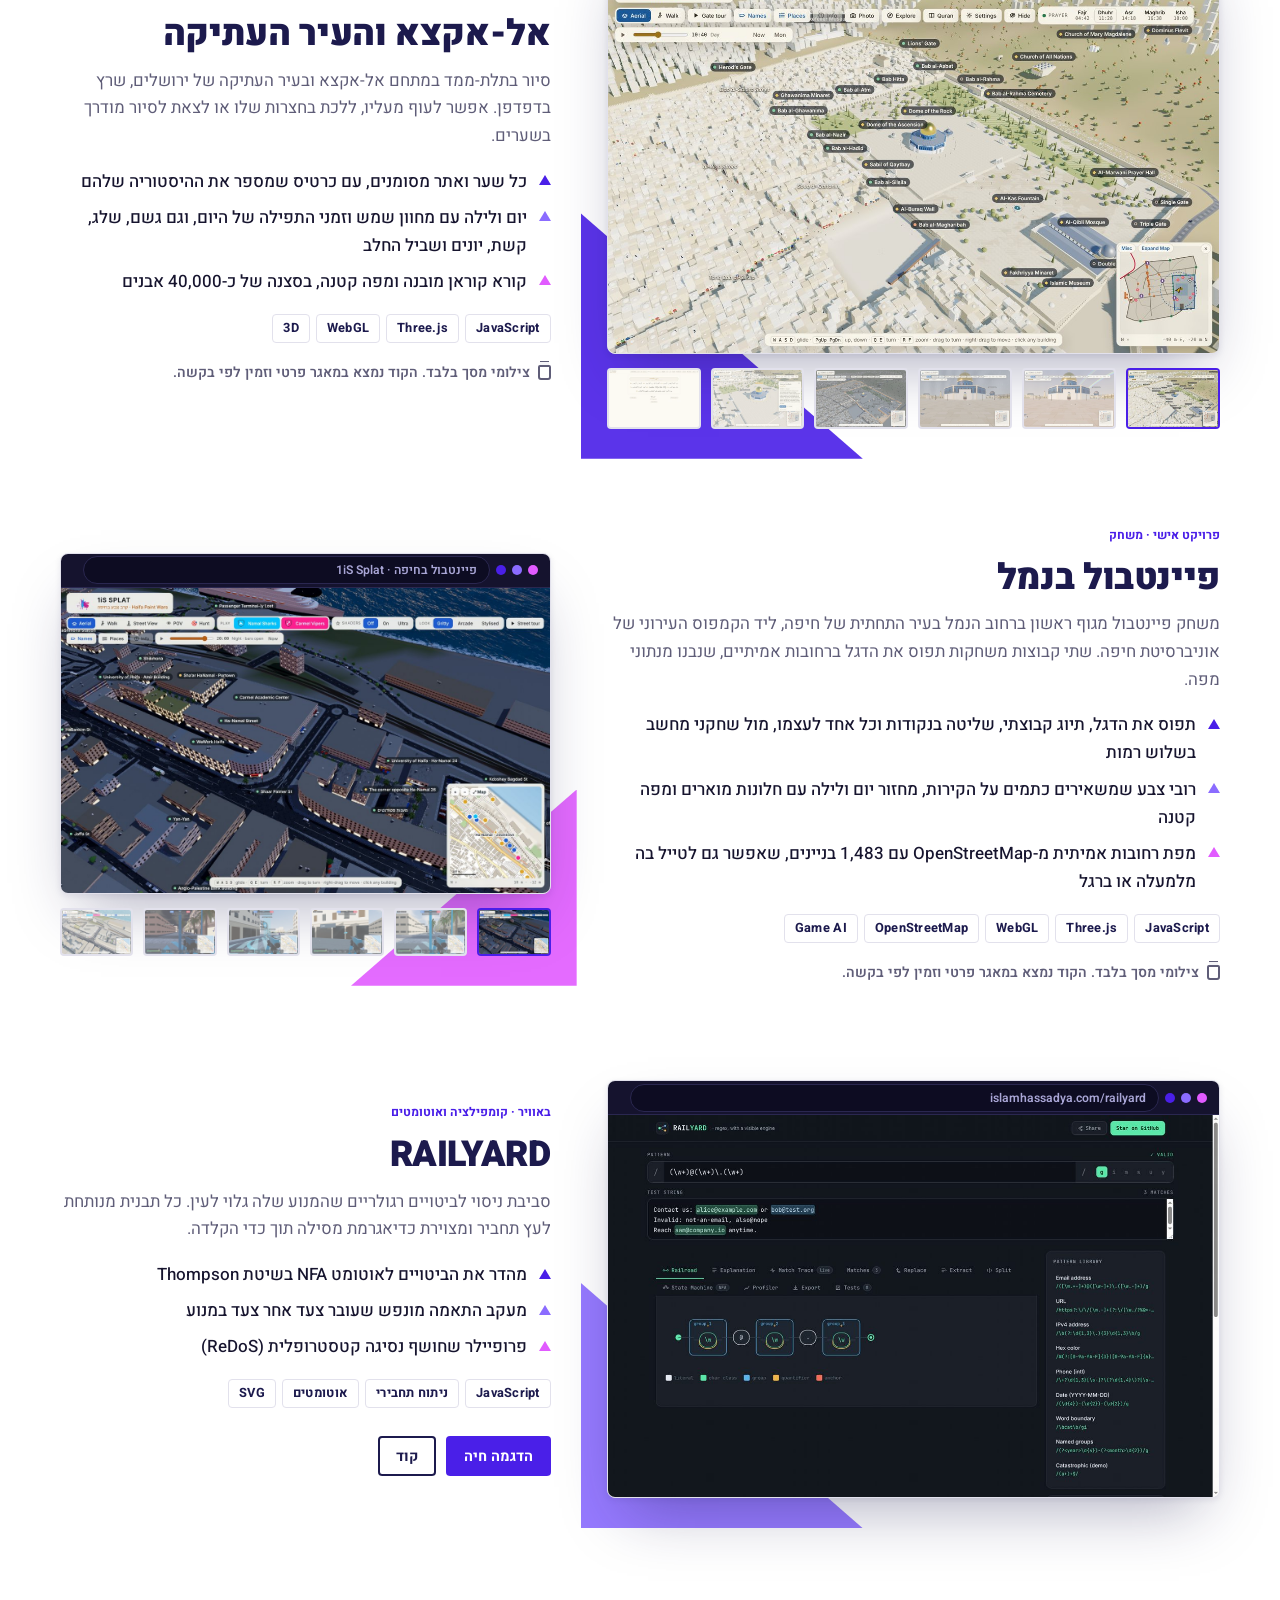
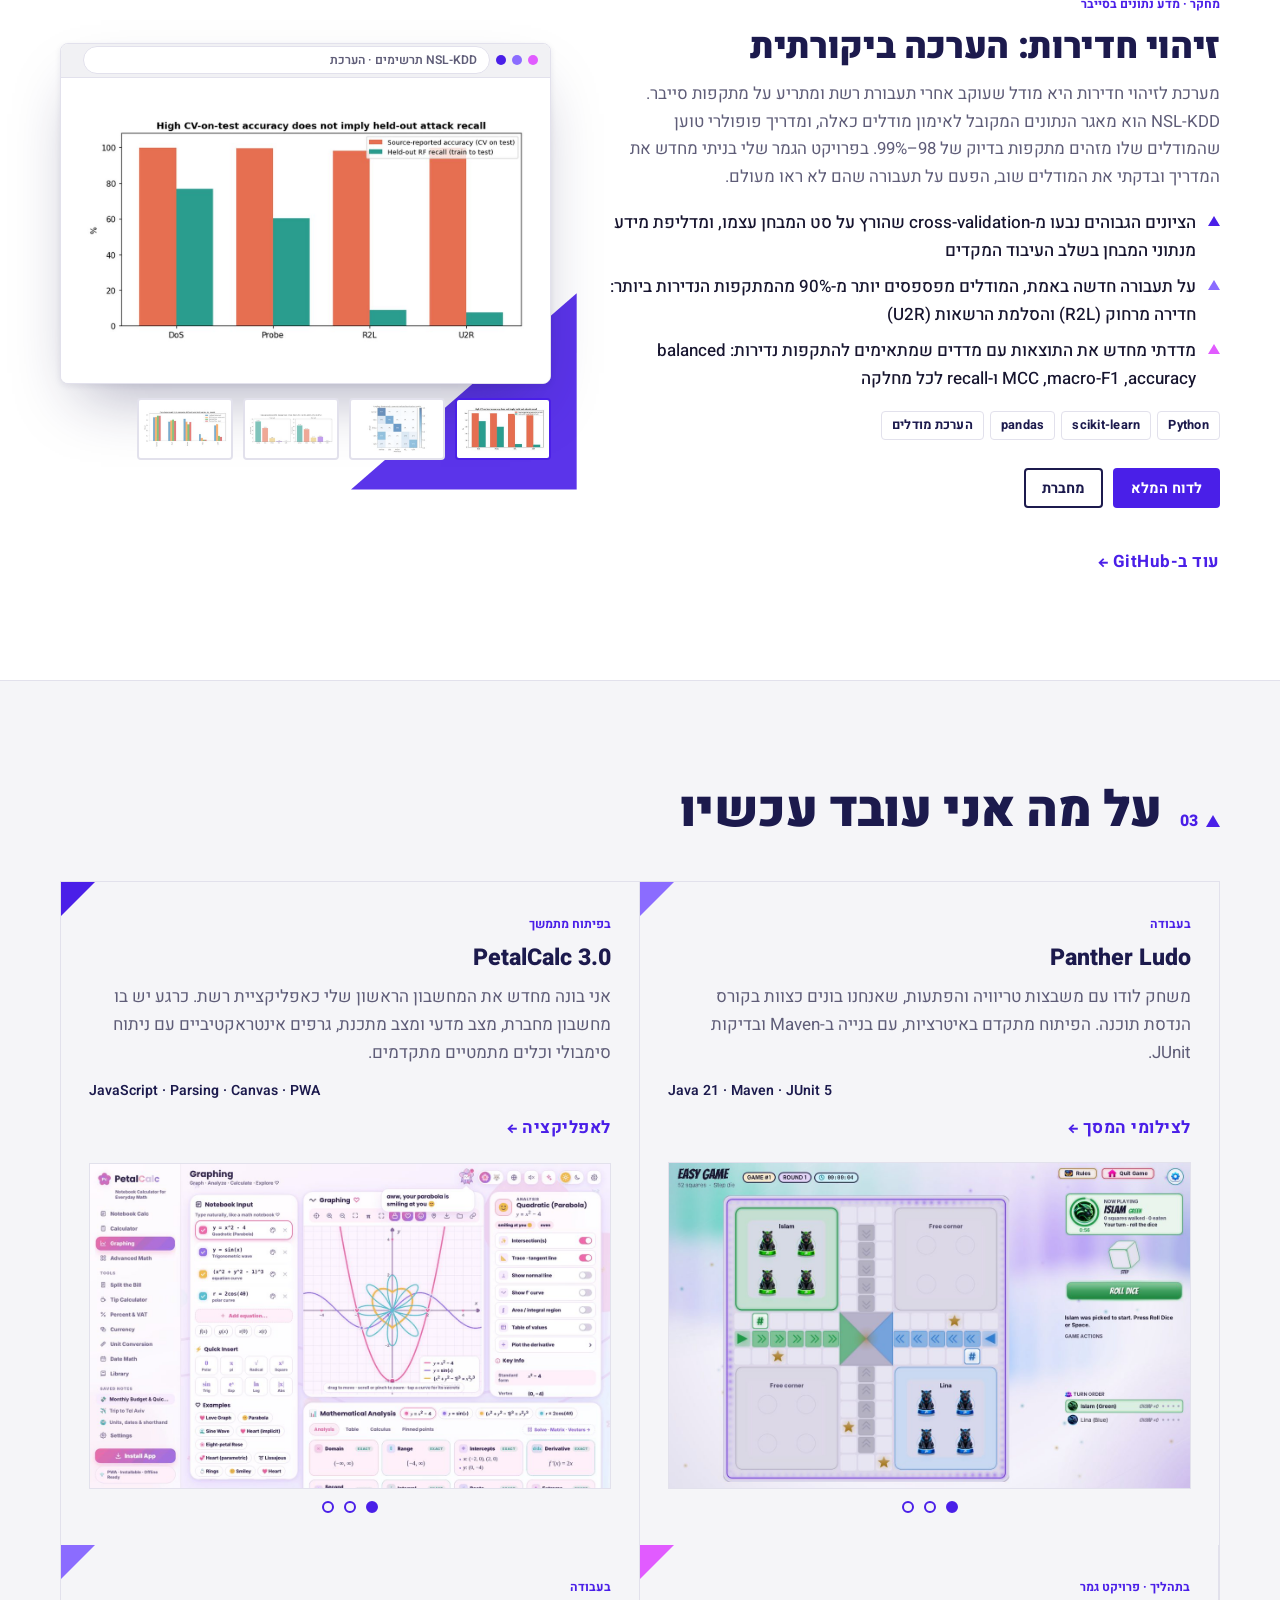
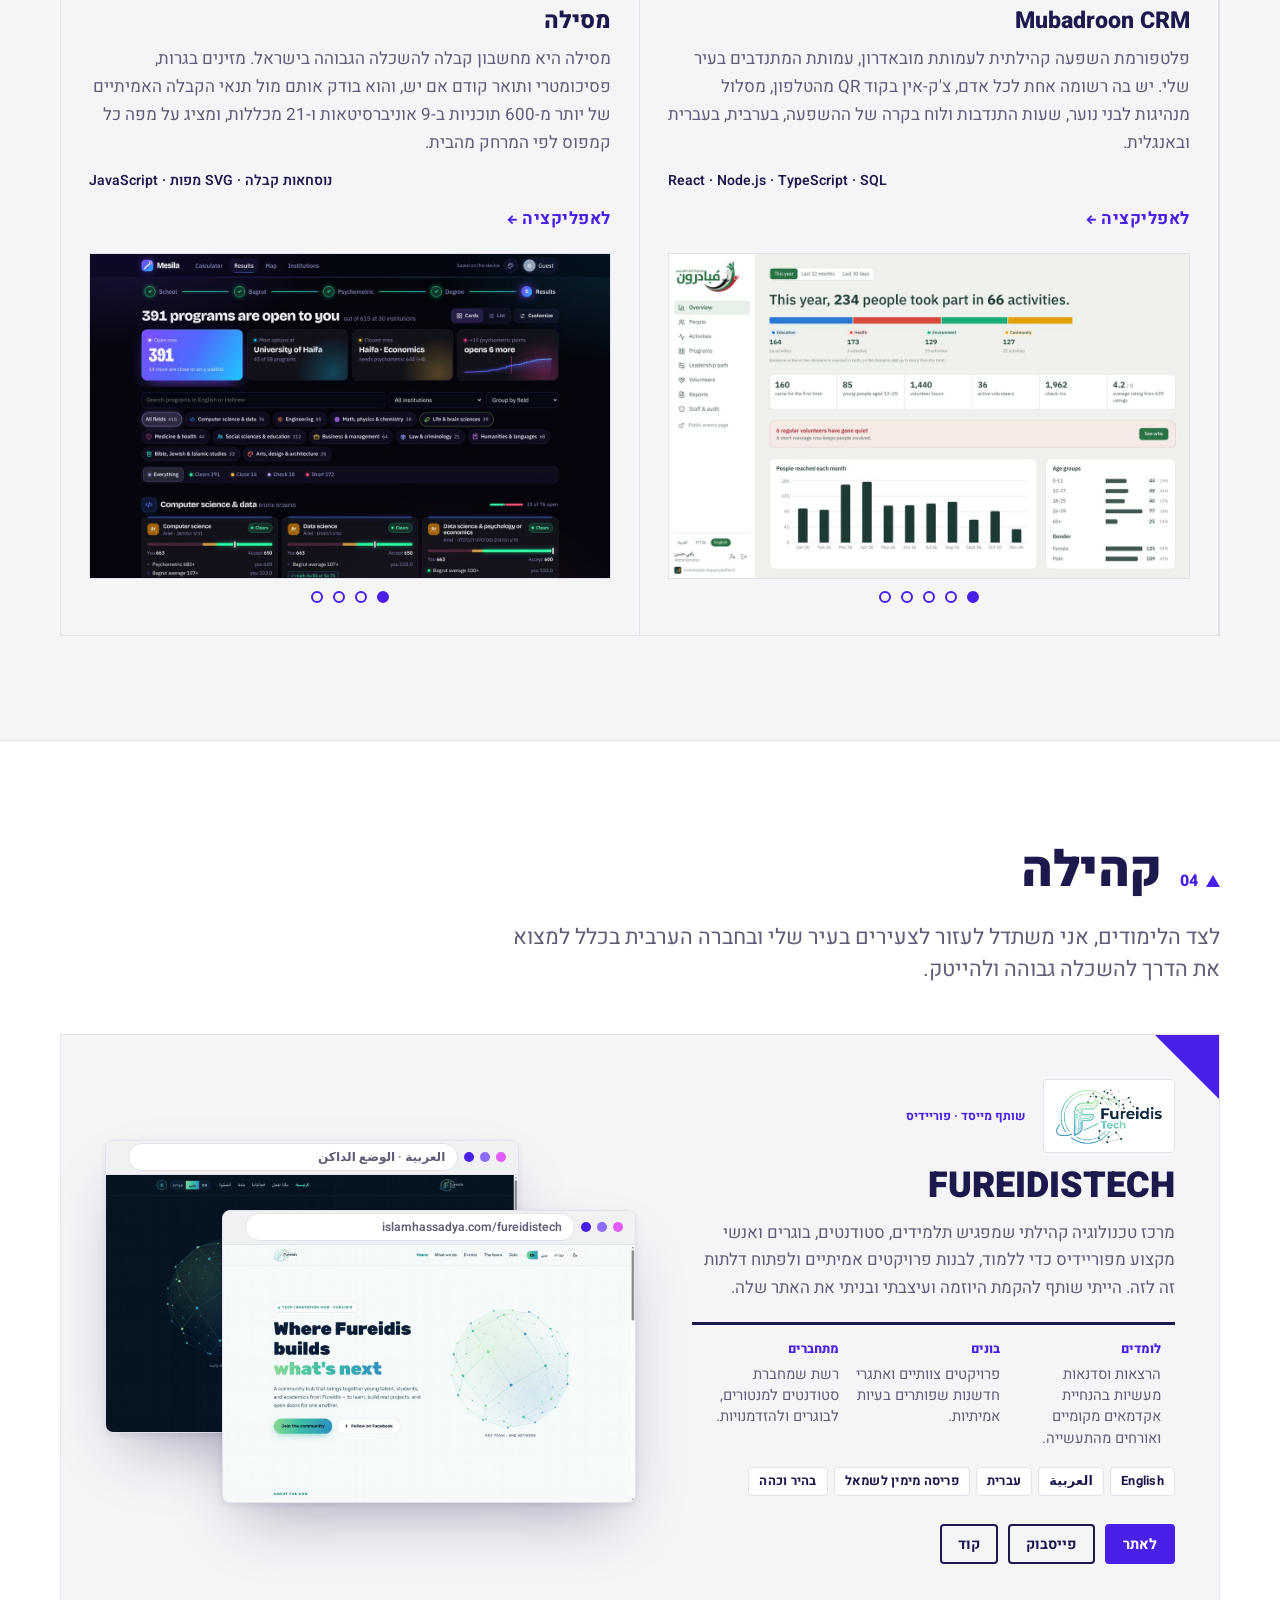
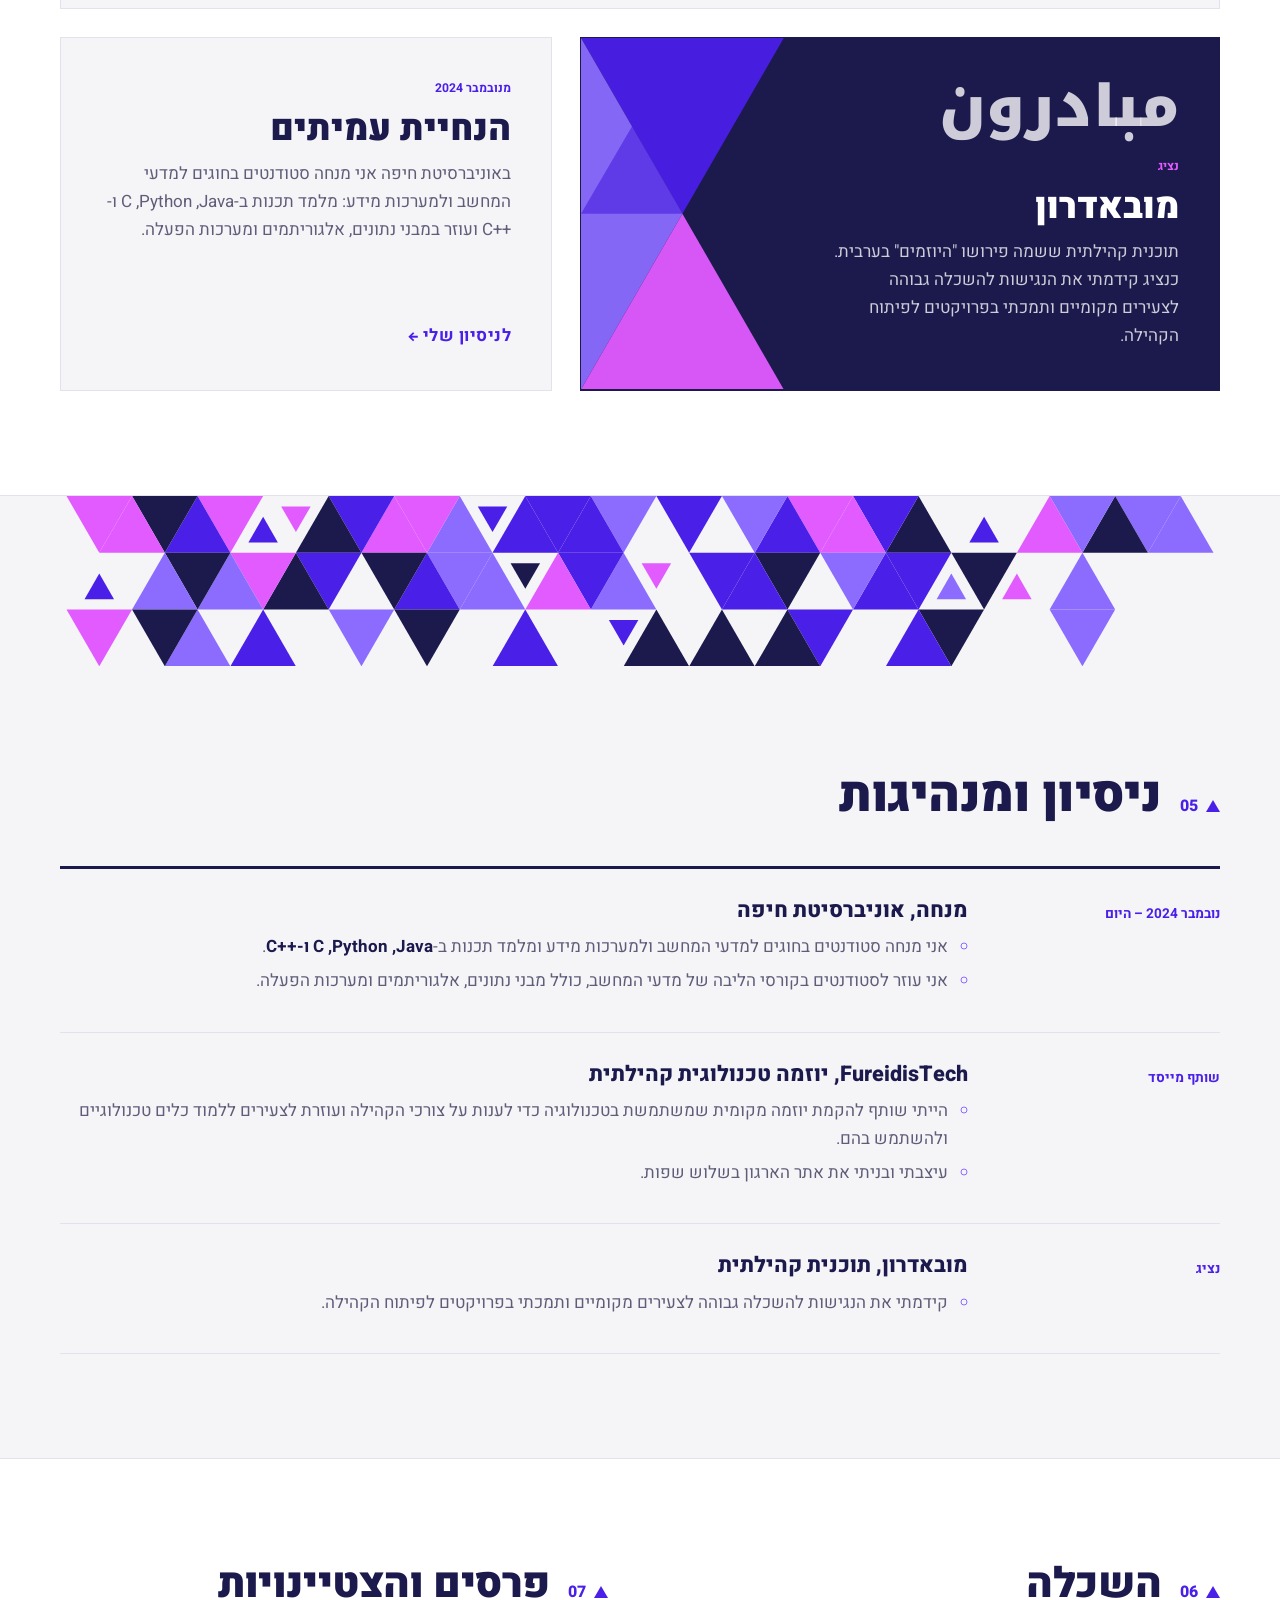
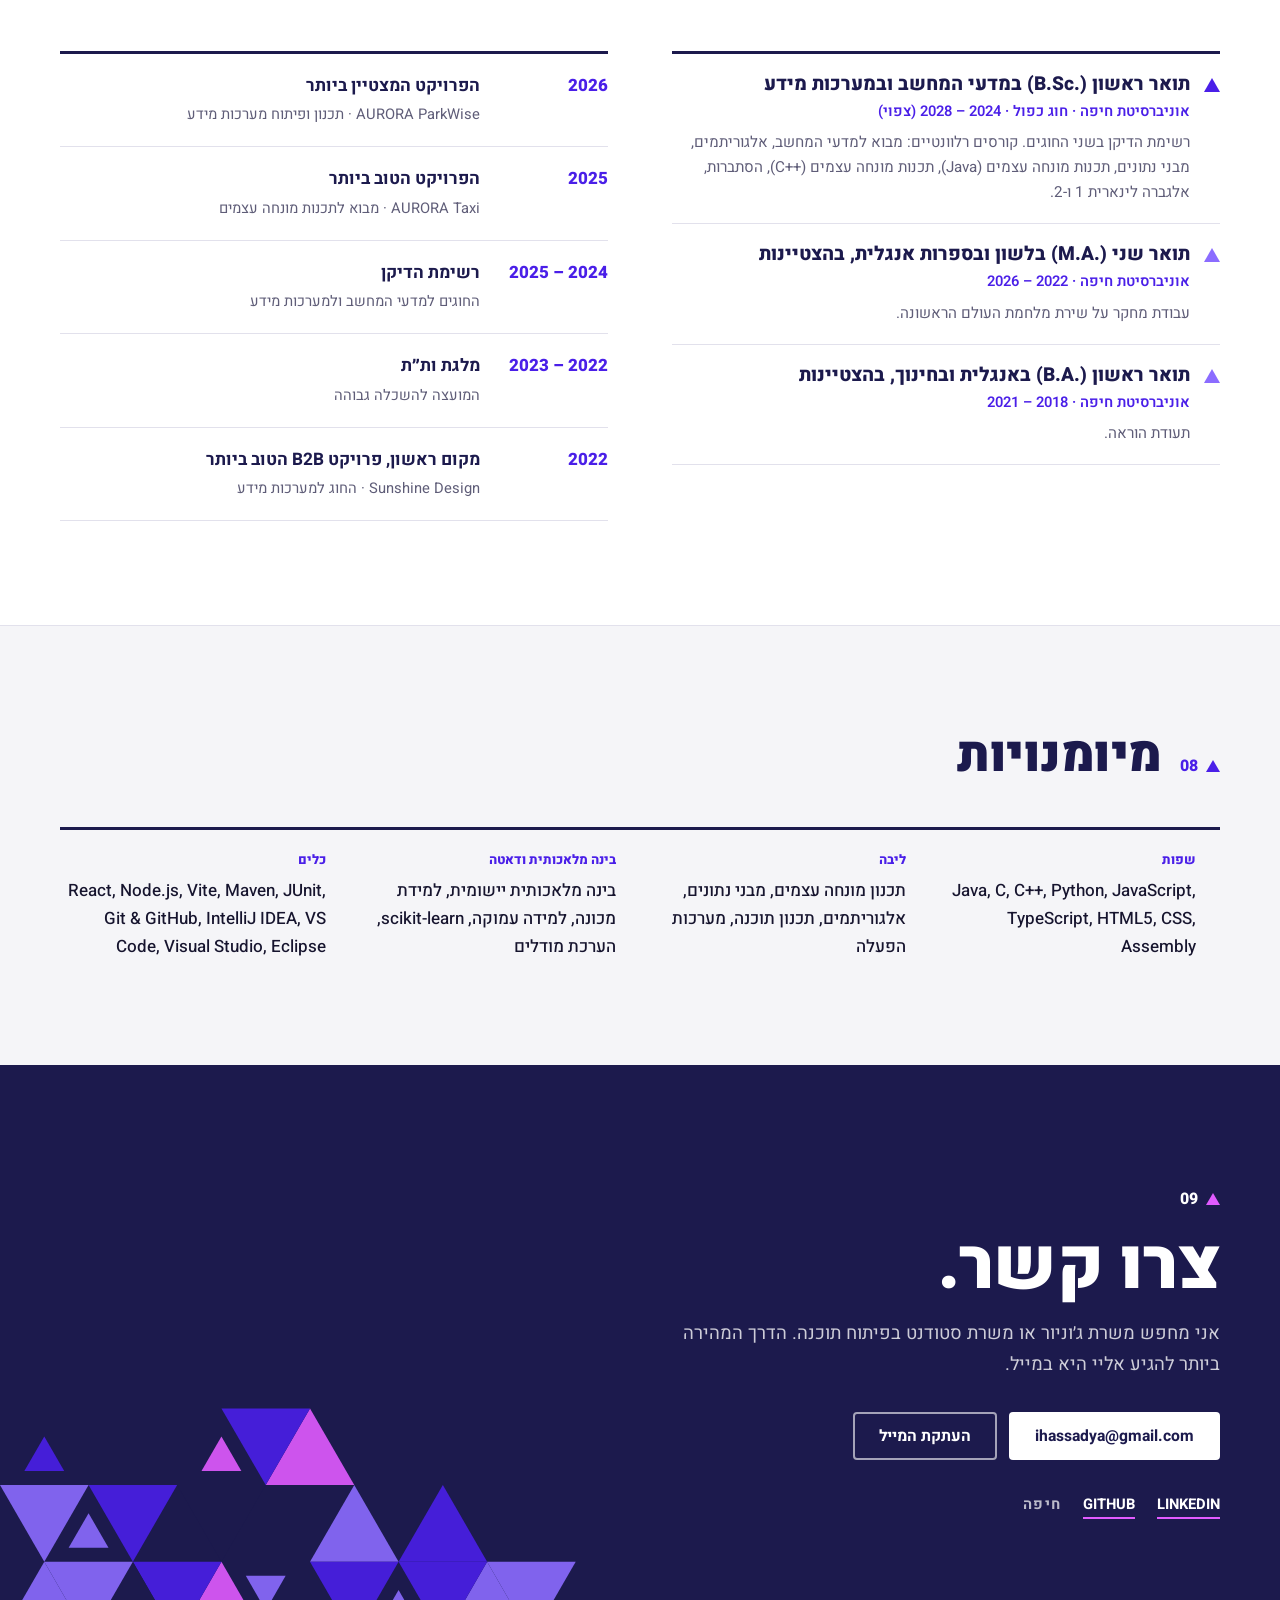
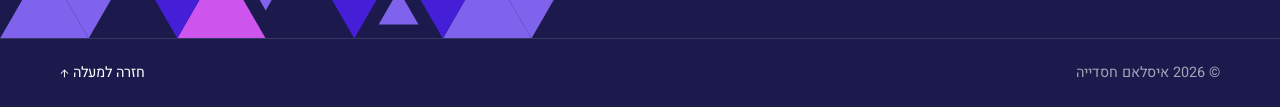
==== commit 46d71a69: "Remove degrees box and gaming line from About Co-Authored-By: Claude Opus 5.5 <noreply@anthropic.com" ====
--- a/he/index.html
+++ b/he/index.html
@@ -4,10 +4,10 @@
 <head>
 <meta charset="utf-8"/>
 <meta content="width=device-width, initial-scale=1" name="viewport"/>
-<title>איסלאם חסדייה | מהנדס תוכנה</title>
-<meta content="איסלאם חסדייה, מהנדס תוכנה בתחילת דרכו. סטודנט לתואר ראשון כפול במדעי המחשב ובמערכות מידע באוניברסיטת חיפה. פרויקטים, ניסיון ויצירת קשר." name="description"/>
+<title>איסלאם חסדייה | סטודנט למדעי המחשב</title>
+<meta content="איסלאם חסדייה, סטודנט למדעי המחשב ולמערכות מידע באוניברסיטת חיפה. פרויקטים, ניסיון ויצירת קשר." name="description"/>
 <meta content="Islam Hassadya" name="author"/>
-<meta content="איסלאם חסדייה | מהנדס תוכנה" property="og:title"/>
+<meta content="איסלאם חסדייה | סטודנט למדעי המחשב" property="og:title"/>
 <meta content="פרויקטים, ניסיון ויצירת קשר. תואר ראשון כפול במדעי המחשב ובמערכות מידע, אוניברסיטת חיפה." property="og:description"/>
 <meta content="https://islamhassadya.com/he/" property="og:url"/>
 <meta content="website" property="og:type"/>
@@ -25,7 +25,7 @@
 <link href="https://islamhassadya.com/" hreflang="en" rel="alternate"/>
 <link href="https://islamhassadya.com/he/" hreflang="he" rel="alternate"/>
 <link href="https://islamhassadya.com/" hreflang="x-default" rel="alternate"/>
-<link href="../style.css?v=20" rel="stylesheet"/>
+<link href="../style.css?v=19" rel="stylesheet"/>
 <!-- your saved design (written by the ?edit designer) -->
 <style id="custom-theme"></style>
 <meta content="he_IL" property="og:locale"/><link href="https://islamhassadya.com/" hreflang="en" rel="alternate"/><link href="https://islamhassadya.com/he/" hreflang="he" rel="alternate"/><link href="https://islamhassadya.com/" hreflang="x-default" rel="alternate"/><link href="https://fonts.googleapis.com/css2?family=Heebo:wght@400;500;600;700;800;900&amp;display=swap" rel="stylesheet"/></head>
@@ -75,10 +75,10 @@
 <!--GEO:corner--><svg aria-hidden="true" class="geo geo-corner" focusable="false" viewbox="0 0 560 242"><polygon class="g3" points="19.2,49.5 35.0,22.2 50.8,49.5"></polygon><polygon class="g1" points="35.0,0.0 105.0,0.0 70.0,60.6"></polygon><polygon class="g1" points="89.2,49.5 105.0,22.2 120.8,49.5"></polygon><polygon class="g1" points="105.0,0.0 175.0,0.0 140.0,60.6"></polygon><polygon class="g2" points="140.0,60.6 175.0,0.0 210.0,60.6"></polygon><polygon class="g2" points="245.0,0.0 315.0,0.0 280.0,60.6"></polygon><polygon class="g3" points="280.0,60.6 315.0,0.0 350.0,60.6"></polygon><polygon class="g3" points="350.0,60.6 385.0,0.0 420.0,60.6"></polygon><polygon class="g2" points="385.0,0.0 455.0,0.0 420.0,60.6"></polygon><polygon class="g4" points="19.2,71.7 50.8,71.7 35.0,99.0"></polygon><polygon class="g1" points="35.0,121.2 70.0,60.6 105.0,121.2"></polygon><polygon class="g3" points="70.0,60.6 140.0,60.6 105.0,121.2"></polygon><polygon class="g3" points="280.0,60.6 350.0,60.6 315.0,121.2"></polygon><polygon class="g1" points="404.2,110.1 420.0,82.8 435.8,110.1"></polygon><polygon class="g1" points="420.0,60.6 490.0,60.6 455.0,121.2"></polygon><polygon class="g1" points="175.0,121.2 245.0,121.2 210.0,181.9"></polygon><polygon class="g2" points="245.0,121.2 315.0,121.2 280.0,181.9"></polygon></svg><!--/GEO-->
 <div class="wrap hero-in">
 <div class="hero-text">
-<p class="overline" data-edit="">מהנדס תוכנה · חיפה</p>
+<p class="overline" data-edit="">סטודנט למדעי המחשב · חיפה</p>
 <h1 data-edit="">איסלאם<br/>חסדייה</h1>
 <p class="spaced" data-edit="">מדעי המחשב ומערכות מידע</p>
-<p class="lead" data-edit="">אני בונה תוכנה מקצה לקצה, מאלגוריתמים ותכנון מערכות ועד ממשקים שנעים להשתמש בהם. אני סטודנט לתואר כפול באוניברסיטת חיפה, ברשימת הדיקן, עם שלושה פרויקטים עטורי פרסים. אני פתוח למשרות ג׳וניור בהנדסת תוכנה.</p>
+<p class="lead" data-edit="">אני סטודנט למדעי המחשב ולמערכות מידע באוניברסיטת חיפה. אני נהנה לבנות תוכנה מההתחלה ועד הסוף, וכל פרויקט מלמד אותי משהו חדש. אני מחפש משרת ג'וניור או משרת סטודנט שבה אוכל להמשיך ללמוד מצוות טוב.</p>
 <div class="cta">
 <a class="btn primary" href="#projects">לפרויקטים שלי</a>
 <a class="btn ghost" href="#contact">צרו קשר</a>
@@ -116,13 +116,12 @@
 <h2 data-edit="">קצת עליי</h2>
 </div>
 <div class="about-body">
-<p class="big" data-edit="">אני סטודנט לתואר ראשון כפול ב<strong>מדעי המחשב ובמערכות מידע</strong> באוניברסיטת חיפה. החוזקה שלי היא בליבת התחום: תכנון מונחה עצמים, מבני נתונים, אלגוריתמים ומערכות הפעלה. במקביל אני מעמיק בבינה מלאכותית יישומית ובלמידת מכונה.</p>
-<p data-edit="">לפני מדעי המחשב השלמתי <strong>תואר שני בלשון ובספרות אנגלית</strong> וגם <strong>תואר ראשון באנגלית ובחינוך</strong>, שניהם בהצטיינות. הרקע הזה ניכר בעבודה שלי כמהנדס: תיעוד ברור, חשיבה מדויקת ויכולת להסביר רעיונות טכניים לכל אחד.</p>
-<p data-edit="">מחוץ ללימודים אני מנחה סטודנטים בתכנות, ושותף להקמת <strong>FureidisTech</strong>, יוזמה קהילתית שמחברת צעירים מהיישוב שלי לעולם הטכנולוגיה. אני גם גיימר נלהב: אני אוהב לבצע שינויים (מודים) במשחקים ותמיד לומד דברים חדשים.</p>
+<p class="big" data-edit="">אני סטודנט לתואר ראשון כפול ב<strong>מדעי המחשב ובמערכות מידע</strong> באוניברסיטת חיפה. הקורסים שהכי נהניתי מהם הם קורסי הליבה: תכנון מונחה עצמים, מבני נתונים, אלגוריתמים ומערכות הפעלה. עכשיו אני לומד בינה מלאכותית יישומית ולמידת מכונה.</p>
+<p data-edit="">לפני מדעי המחשב השלמתי <strong>תואר שני בלשון ובספרות אנגלית</strong> וגם <strong>תואר ראשון באנגלית ובחינוך</strong>, שניהם בהצטיינות. הרקע הזה עוזר לי לכתוב תיעוד ברור ולהסביר רעיונות טכניים בפשטות.</p>
+<p data-edit="">מחוץ ללימודים אני מנחה סטודנטים בתכנות, ושותף להקמת <strong>FureidisTech</strong>, יוזמה קהילתית שמחברת צעירים מהיישוב שלי לעולם הטכנולוגיה.</p>
 <dl class="facts">
-<div><dt>פרסים</dt><dd data-edit="">3 פרויקטים עטורי פרסים</dd></div>
+<div><dt>פרסים</dt><dd data-edit="">3 פרויקטים בקורסים שזכו להכרה</dd></div>
 <div><dt>לימודים</dt><dd data-edit="">תואר ראשון כפול, 2024–2028</dd></div>
-<div><dt>תארים</dt><dd data-edit="">תואר שני בלשון ובספרות אנגלית · תואר ראשון באנגלית ובחינוך</dd></div>
 <div><dt>הנחיה</dt><dd data-edit="">מנובמבר 2024</dd></div>
 <div><dt>שפות</dt><dd data-edit="">אנגלית · ערבית · עברית · צרפתית (בסיסית)</dd></div>
 </dl>
@@ -153,11 +152,11 @@
 <div class="case-body">
 <p class="label" data-edit="">באוויר · סמינר קיימות</p>
 <h3 data-edit="">Save The Coast Line</h3>
-<p data-edit="">מעבדה אינטראקטיבית שמראה איך עליית מפלס הים תשנה את חוף הים התיכון של ישראל, על בסיס נתוני גובה אמיתיים ומיפוי מבנים אמיתי.</p>
+<p data-edit="">מעבדה אינטראקטיבית שמראה איך עליית מפלס הים עלולה לשנות את חוף הים התיכון של ישראל, על בסיס נתוני גובה ומיפוי מבנים פתוחים לציבור.</p>
 <ul class="hl">
 <li data-edit="">תצוגות דו-ממדיות, תלת-ממדיות ופוטו-ריאליסטיות של 23 אתרי חוף, עם טיסה מודרכת</li>
 <li data-edit="">השוואה זה לצד זה של תרחישי IPCC ומחשבון תקציב פחמן</li>
-<li data-edit="">ממשק דו-לשוני מלא באנגלית ובעברית</li>
+<li data-edit="">ממשק באנגלית ובעברית</li>
 </ul>
 <ul class="tags"><li>TypeScript</li><li>Vite</li><li>מפות תלת-ממד</li><li>נתונים גיאוגרפיים</li></ul>
 <div class="p-links"><a class="btn primary sm" href="/SaveTheCoastLine/">הדגמה חיה</a><a class="btn ghost sm" href="https://github.com/IslamHassadya11/SaveTheCoastLine" rel="noopener" target="_blank">קוד</a></div>
@@ -203,7 +202,7 @@
 <div class="case-body">
 <p class="label" data-edit="">באוויר · גרסה 3.0</p>
 <h3 data-edit="">PetalCalc</h3>
-<p data-edit="">מחשבון מחברת שמבין משתנים, יחידות, מטבעות ותאריכים, שבניתי מחדש מהפרויקט הראשון שלי לאפליקציית ווב שלמה.</p>
+<p data-edit="">מחשבון מחברת שמבין משתנים, יחידות, מטבעות ותאריכים. הוא התחיל כפרויקט הראשון שלי, ואני בונה אותו מחדש כאפליקציית רשת.</p>
 <ul class="hl">
 <li data-edit="">סביבת גרפים שמוצאת נגזרות, אינטגרלים ונקודות קיצון באופן סימבולי</li>
 <li data-edit="">מצבים מדעי ומתכנת, בערכות צבעים בהירה וכהה</li>
@@ -230,7 +229,7 @@
 <div class="case-body">
 <p class="label" data-edit="">באוויר · בפיתוח</p>
 <h3 data-edit="">מסילה</h3>
-<p data-edit="">מסילה היא הדרך מהציונים שלך אל התואר. זהו מחשבון קבלה להשכלה הגבוהה בישראל. מזינים בגרות, פסיכומטרי ותואר קודם אם יש, והוא מראה כל תוכנית שאפשר להתקבל אליה.</p>
+<p data-edit="">מסילה היא הדרך מהציונים שלך אל התואר. זהו מחשבון קבלה להשכלה הגבוהה בישראל. מזינים בגרות, פסיכומטרי ותואר קודם אם יש, והוא מראה לאילו תוכניות ייתכן שתוכלו להתקבל. תנאי הקבלה משתנים, ולכן זה כלי עזר ולא הבטחה.</p>
 <ul class="hl">
 <li data-edit="">תנאי קבלה אמיתיים ל-615 תוכניות ב-9 אוניברסיטאות ו-21 מכללות, עם ספי קבלה ודחייה</li>
 <li data-edit="">מחשב את ממוצע הבגרות הטוב ביותר בכל אוניברסיטה, לפי כללי הבונוס שלה והמקצועות שהיא מאפשרת להוריד</li>
@@ -288,9 +287,9 @@
 </div>
 </div>
 <div class="case-body">
-<p class="label award" data-edit="">★ הפרויקט המצטיין ביותר · 2026</p>
+<p class="label award" data-edit="">הפרויקט המצטיין · 2026</p>
 <h3 data-edit="">AURORA ParkWise</h3>
-<p data-edit="">מערכת ניהול ב-Java לחניונים אוטומטיים, עם מרכז שליטה למנהלים ופורטל ללקוחות, שנבנתה בקורס תכנון ופיתוח מערכות מידע.</p>
+<p data-edit="">מערכת ניהול ב-Java לחניונים אוטומטיים, עם פאנל מנהל ופורטל לקוחות, שנבנתה בקורס תכנון ופיתוח מערכות מידע.</p>
 <ul class="hl">
 <li data-edit="">חניות בזמן אמת: הרכב מזוהה בשער, מקבל מקום ומחויב ביציאה</li>
 <li data-edit="">המסועים פועלים כמכונות מצבים, עם תקלות אקראיות בזמן ההפעלה והבדיקות</li>
@@ -318,7 +317,7 @@
 </div>
 </div>
 <div class="case-body">
-<p class="label award" data-edit="">★ הפרויקט הטוב ביותר · 2025</p>
+<p class="label award" data-edit="">הפרויקט הטוב ביותר · 2025</p>
 <h3 data-edit="">AURORA Taxi</h3>
 <p data-edit="">AURORA Cabs, מערכת ניהול לחברת מוניות, שבניתי בקורס מבוא לתכנות מונחה עצמים. אחר כך נתתי לה ממשק חדש ותכונות חדשות.</p>
 <ul class="hl">
@@ -346,7 +345,7 @@
 </div>
 </div>
 <div class="case-body">
-<p class="label award" data-edit="">★ מקום ראשון, פרויקט B2B הטוב ביותר · 2022</p>
+<p class="label award" data-edit="">מקום ראשון, פרויקט B2B · 2022</p>
 <h3 data-edit="">Sunshine Design</h3>
 <p data-edit="">חנות אונליין בעברית למחשבים ניידים, טלפונים וטאבלטים, שבה כל מכשיר נשלח עם עיצוב שהלקוח בוחר. בנינו אותה בצוות של ארבעה בקורס מסחר אלקטרוני, ואחר כך עיצבתי ובניתי אותה מחדש.</p>
 <ul class="hl">
@@ -426,7 +425,7 @@
 <h3 data-edit="">RAILYARD</h3>
 <p data-edit="">סביבת ניסוי לביטויים רגולריים שהמנוע שלה גלוי לעין. כל תבנית מנותחת לעץ תחביר ומצוירת כדיאגרמת מסילה תוך כדי הקלדה.</p>
 <ul class="hl">
-<li data-edit="">מהדר תבניות לאוטומט NFA אמיתי בבניית Thompson</li>
+<li data-edit="">מהדר את הביטויים לאוטומט NFA בשיטת Thompson</li>
 <li data-edit="">מעקב התאמה מונפש שעובר צעד אחר צעד במנוע</li>
 <li data-edit="">פרופיילר שחושף נסיגה קטסטרופלית (ReDoS)</li>
 </ul>
@@ -450,11 +449,11 @@
 <div class="case-body">
 <p class="label" data-edit="">מחקר · מדע נתונים בסייבר</p>
 <h3 data-edit="">זיהוי חדירות: הערכה ביקורתית</h3>
-<p data-edit="">מערכת לזיהוי חדירות היא מודל שעוקב אחרי תעבורת רשת ומתריע על מתקפות סייבר. NSL-KDD הוא מאגר הנתונים המקובל לאימון מודלים כאלה, ומדריך פופולרי טוען שהמודלים שלו מזהים מתקפות בדיוק של 98–99%. בפרויקט הגמר שלי בניתי מחדש את המדריך ובדקתי את המודלים כמו שצריך, על תעבורה שהם לא ראו מעולם.</p>
+<p data-edit="">מערכת לזיהוי חדירות היא מודל שעוקב אחרי תעבורת רשת ומתריע על מתקפות סייבר. NSL-KDD הוא מאגר הנתונים המקובל לאימון מודלים כאלה, ומדריך פופולרי טוען שהמודלים שלו מזהים מתקפות בדיוק של 98–99%. בפרויקט הגמר שלי בניתי מחדש את המדריך ובדקתי את המודלים שוב, הפעם על תעבורה שהם לא ראו מעולם.</p>
 <ul class="hl">
 <li data-edit="">הציונים הגבוהים נבעו מ-cross-validation שהורץ על סט המבחן עצמו, ומדליפת מידע מנתוני המבחן בשלב העיבוד המקדים</li>
 <li data-edit="">על תעבורה חדשה באמת, המודלים מפספסים יותר מ-90% מהמתקפות הנדירות ביותר: חדירה מרחוק (R2L) והסלמת הרשאות (U2R)</li>
-<li data-edit="">מדדתי הכול מחדש במדדים שנשארים הוגנים גם כשמתקפות נדירות: balanced accuracy,‏ macro-F1,‏ MCC ו-recall לכל מחלקה</li>
+<li data-edit="">מדדתי מחדש את התוצאות עם מדדים שמתאימים להתקפות נדירות: balanced accuracy,‏ macro-F1,‏ MCC ו-recall לכל מחלקה</li>
 </ul>
 <ul class="tags"><li>Python</li><li>scikit-learn</li><li>pandas</li><li>הערכת מודלים</li></ul>
 <div class="p-links"><a class="btn primary sm" href="https://github.com/IslamHassadya11/nsl-kdd-critical-evaluation/blob/main/Report_Islam_Hassadya.pdf" rel="noopener" target="_blank">לדוח המלא</a><a class="btn ghost sm" href="https://github.com/IslamHassadya11/nsl-kdd-critical-evaluation" rel="noopener" target="_blank">מחברת</a></div>
@@ -486,7 +485,7 @@
 <article class="now-card">
 <p class="label" data-edit="">בפיתוח מתמשך</p>
 <h3 data-edit="">PetalCalc 3.0</h3>
-<p data-edit="">בניתי מחדש את המחשבון הראשון שלי כאפליקציית ווב מלאה: מחשבון מחברת, מצבים מדעי ומתכנת, גרפים אינטראקטיביים עם ניתוח סימבולי וכלים למתמטיקה מתקדמת.</p>
+<p data-edit="">אני בונה מחדש את המחשבון הראשון שלי כאפליקציית רשת. כרגע יש בו מחשבון מחברת, מצב מדעי ומצב מתכנת, גרפים אינטראקטיביים עם ניתוח סימבולי וכלים מתמטיים מתקדמים.</p>
 <p class="stack" data-edit="">JavaScript · Parsing · Canvas · PWA</p>
 <a class="arrow" href="/petalcalc/">לאפליקציה</a>
 <div class="reel" data-reel="">
@@ -526,7 +525,7 @@
 <span class="num">04</span>
 <h2 data-edit="">קהילה</h2>
 </div>
-<p class="sec-lead" data-edit="">טכנולוגיה שווה הכי הרבה כשהיא פותחת דלתות. לצד הלימודים אני עוזר לצעירים מהיישוב שלי ומהחברה הערבית כולה למצוא את הדרך להשכלה גבוהה ולהייטק.</p>
+<p class="sec-lead" data-edit="">לצד הלימודים, אני משתדל לעזור לצעירים בעיר שלי ובחברה הערבית בכלל למצוא את הדרך להשכלה גבוהה ולהייטק.</p>
 <article class="org">
 <div class="org-body">
 <div class="org-top">
@@ -662,7 +661,7 @@
 <!--GEO:contact--><svg aria-hidden="true" class="geo geo-contact" focusable="false" viewbox="0 0 560 346"><polygon class="g4" points="240.0,207.8 280.0,138.6 320.0,207.8"></polygon><polygon class="g2" points="280.0,138.6 360.0,138.6 320.0,207.8"></polygon><polygon class="g4" points="342.0,195.1 360.0,164.0 378.0,195.1"></polygon><polygon class="g2" points="502.0,195.1 520.0,164.0 538.0,195.1"></polygon><polygon class="g2" points="120.0,277.1 160.0,207.8 200.0,277.1"></polygon><polygon class="g3" points="200.0,277.1 240.0,207.8 280.0,277.1"></polygon><polygon class="g1" points="320.0,207.8 400.0,207.8 360.0,277.1"></polygon><polygon class="g2" points="400.0,207.8 480.0,207.8 440.0,277.1"></polygon><polygon class="g3" points="462.0,264.4 480.0,233.2 498.0,264.4"></polygon><polygon class="g3" points="480.0,207.8 560.0,207.8 520.0,277.1"></polygon><polygon class="g3" points="40.0,277.1 120.0,277.1 80.0,346.4"></polygon><polygon class="g3" points="80.0,346.4 120.0,277.1 160.0,346.4"></polygon><polygon class="g2" points="120.0,277.1 200.0,277.1 160.0,346.4"></polygon><polygon class="g3" points="182.0,333.7 200.0,302.5 218.0,333.7"></polygon><polygon class="g2" points="200.0,277.1 280.0,277.1 240.0,346.4"></polygon><polygon class="g3" points="302.0,289.8 338.0,289.8 320.0,321.0"></polygon><polygon class="g4" points="320.0,346.4 360.0,277.1 400.0,346.4"></polygon><polygon class="g2" points="360.0,277.1 440.0,277.1 400.0,346.4"></polygon><polygon class="g1" points="400.0,346.4 440.0,277.1 480.0,346.4"></polygon><polygon class="g3" points="440.0,277.1 520.0,277.1 480.0,346.4"></polygon><polygon class="g3" points="480.0,346.4 520.0,277.1 560.0,346.4"></polygon></svg><!--/GEO-->
 <div class="wrap contact-in">
 <span class="num light">09</span>
-<h2 data-edit="">בואו נעבוד יחד.</h2>
+<h2 data-edit="">צרו קשר.</h2>
 <p data-edit="">אני מחפש משרת ג׳וניור או משרת סטודנט בפיתוח תוכנה. הדרך המהירה ביותר להגיע אליי היא במייל.</p>
 <div class="cta">
 <a class="btn light" href="mailto:ihassadya@gmail.com" id="emailBtn">ihassadya@gmail.com</a>
--- a/style.css
+++ b/style.css
@@ -115,7 +115,7 @@
 .about-body .big { grid-column: 1 / -1; font-size: clamp(1.3rem, 2.4vw, 1.7rem); line-height: 1.45; color: var(--ink); font-weight: 500; }
 .about-body p { color: var(--muted); }
 .about-body strong { color: var(--hc); font-weight: 700; }
-.facts { grid-column: 1 / -1; display: grid; grid-template-columns: 1fr 1fr 1.7fr 1fr 1.3fr; margin: 24px 0 0; border-top: 3px solid var(--rule); }
+.facts { grid-column: 1 / -1; display: grid; grid-template-columns: repeat(4, 1fr); margin: 24px 0 0; border-top: 3px solid var(--rule); }
 .facts > div { padding: 18px 18px 0 0; }
 .facts dt { font-size: .78rem; font-weight: 700; letter-spacing: .16em; text-transform: uppercase; color: var(--g2t); }
 .facts dd { margin: 6px 0 0; font-weight: 600; color: var(--hc); }
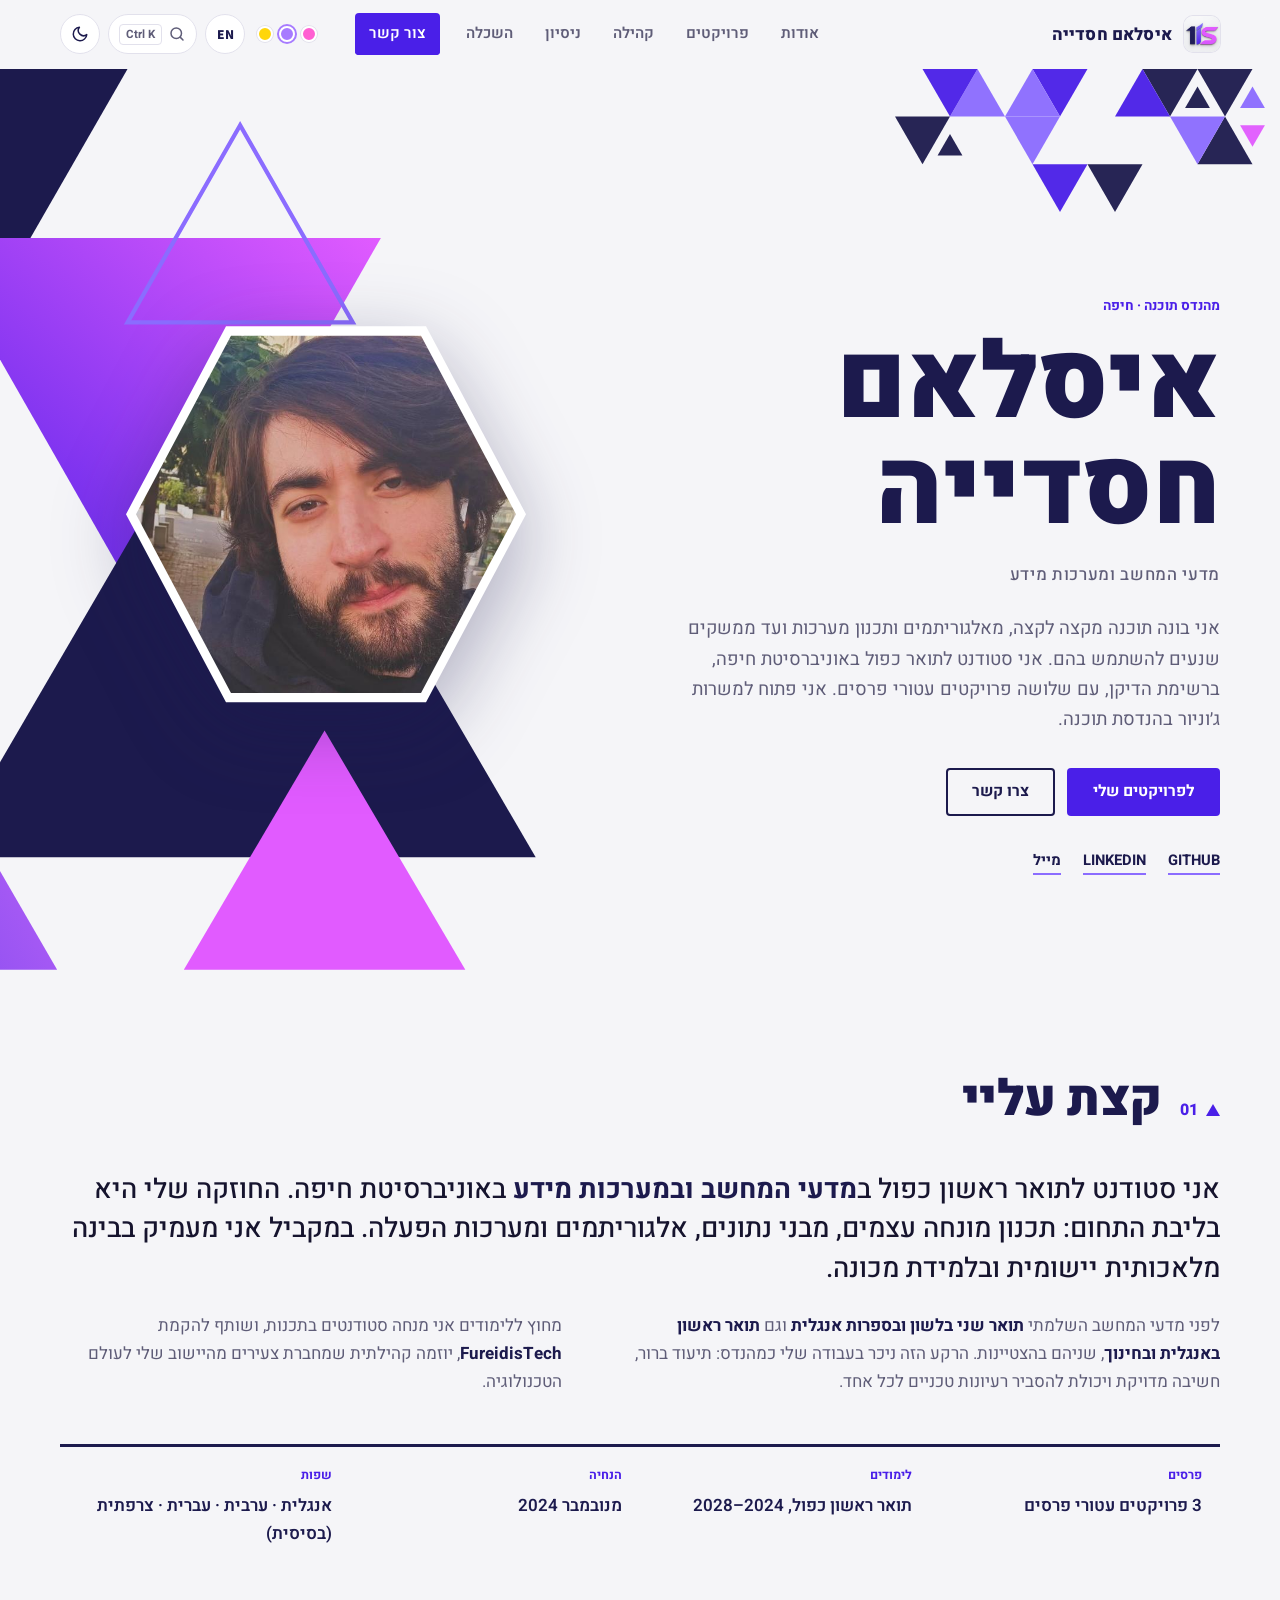
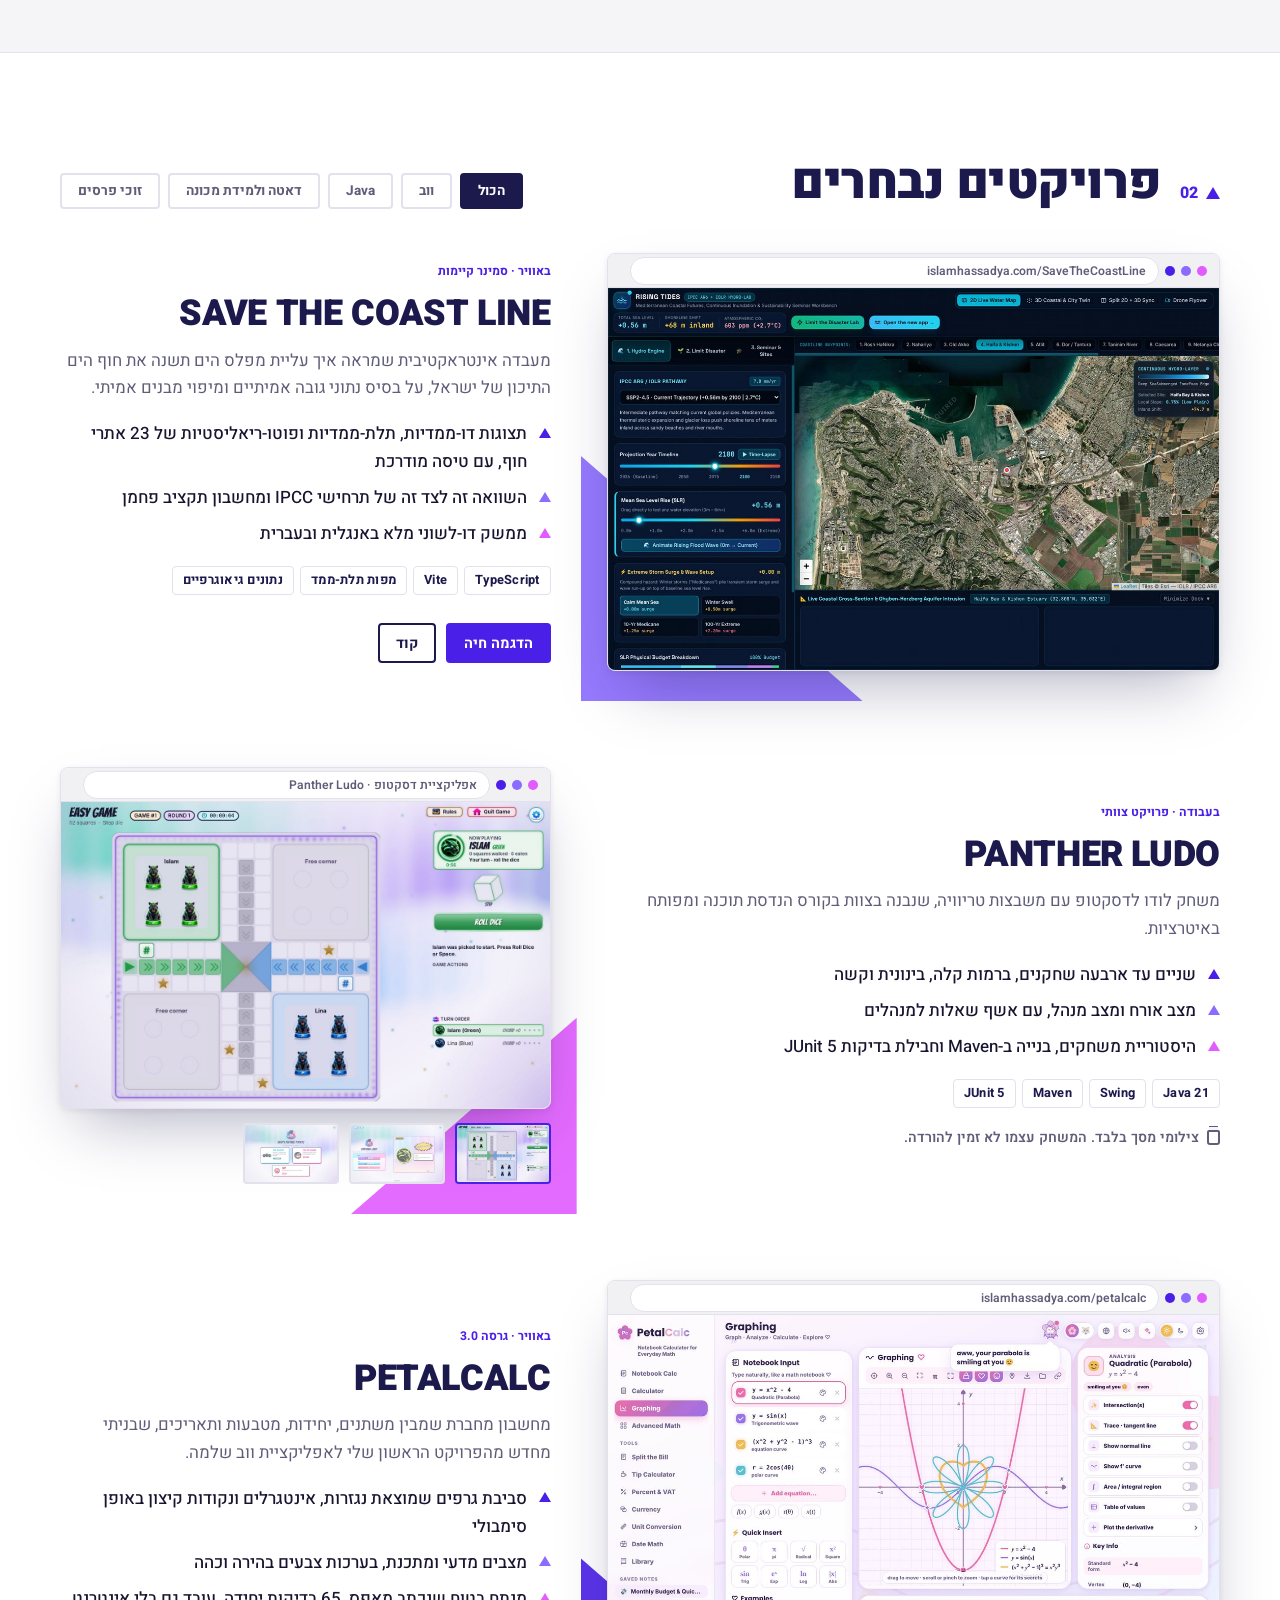
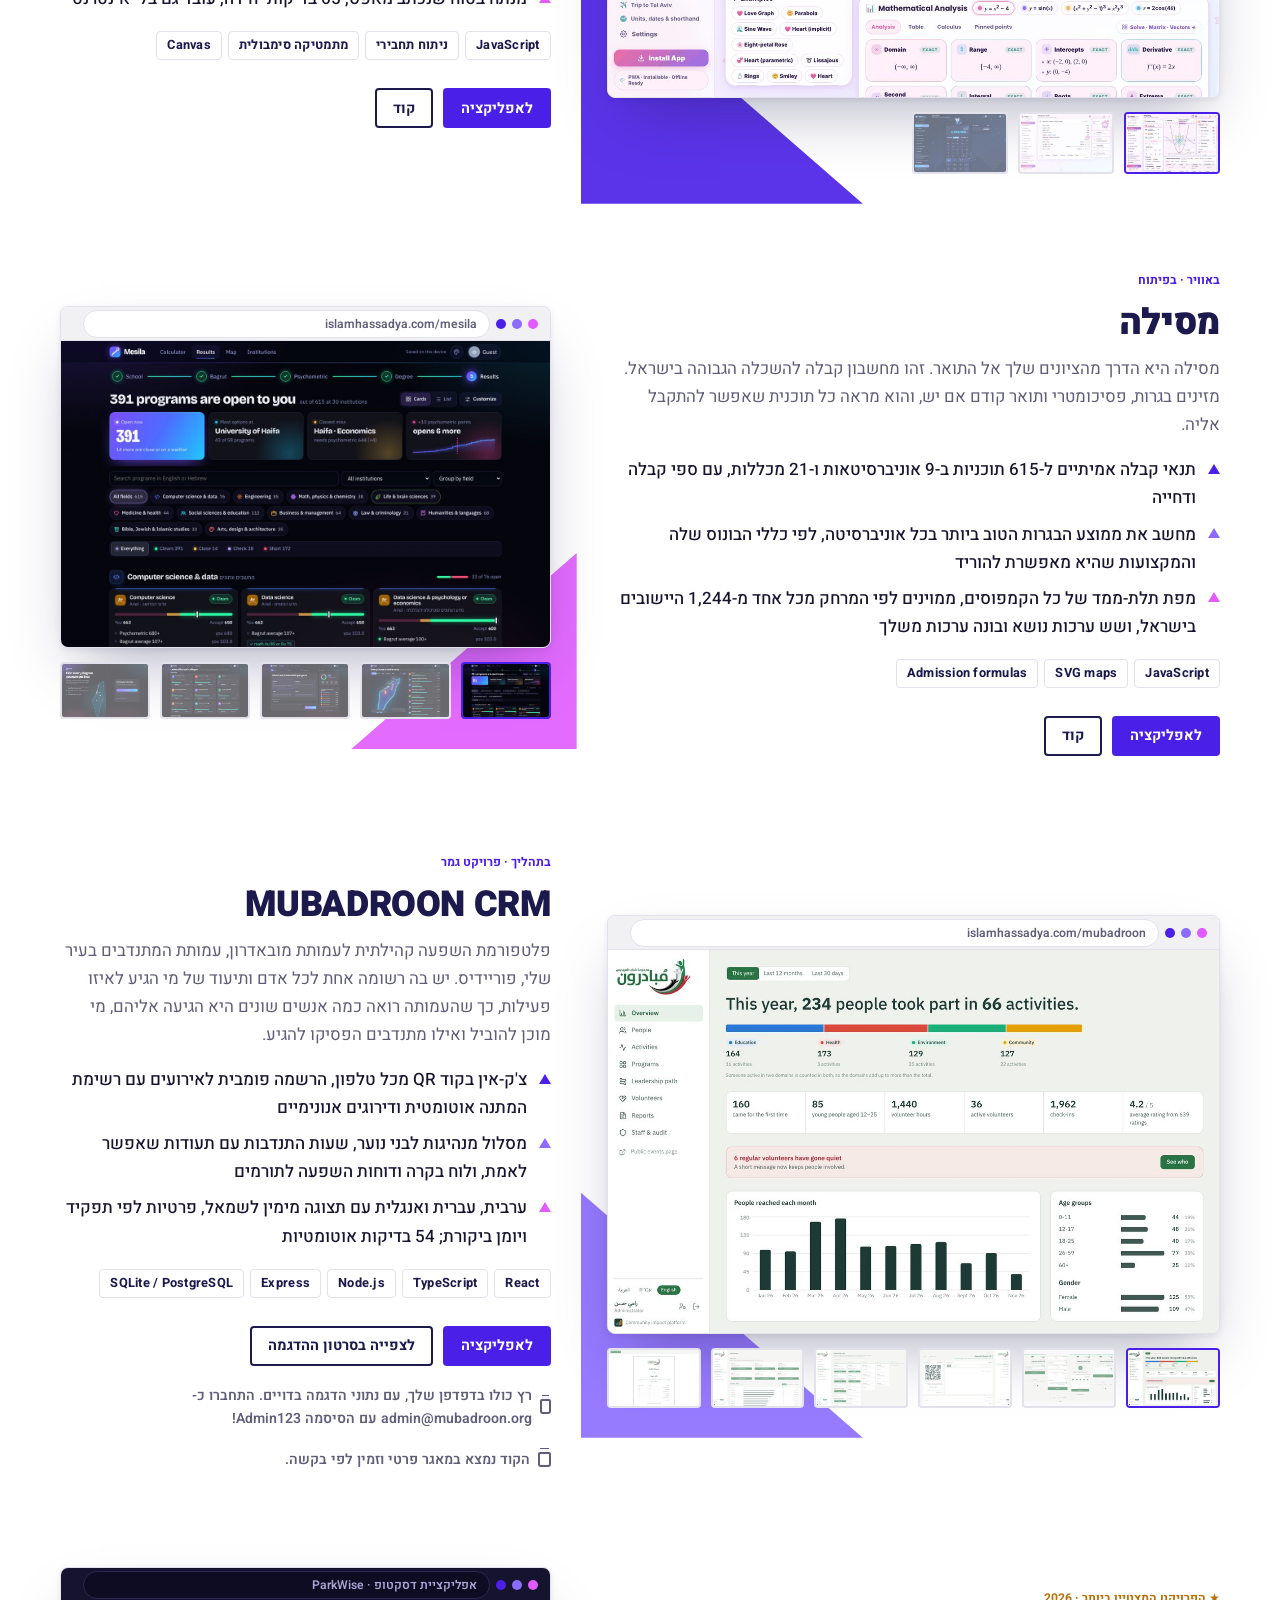
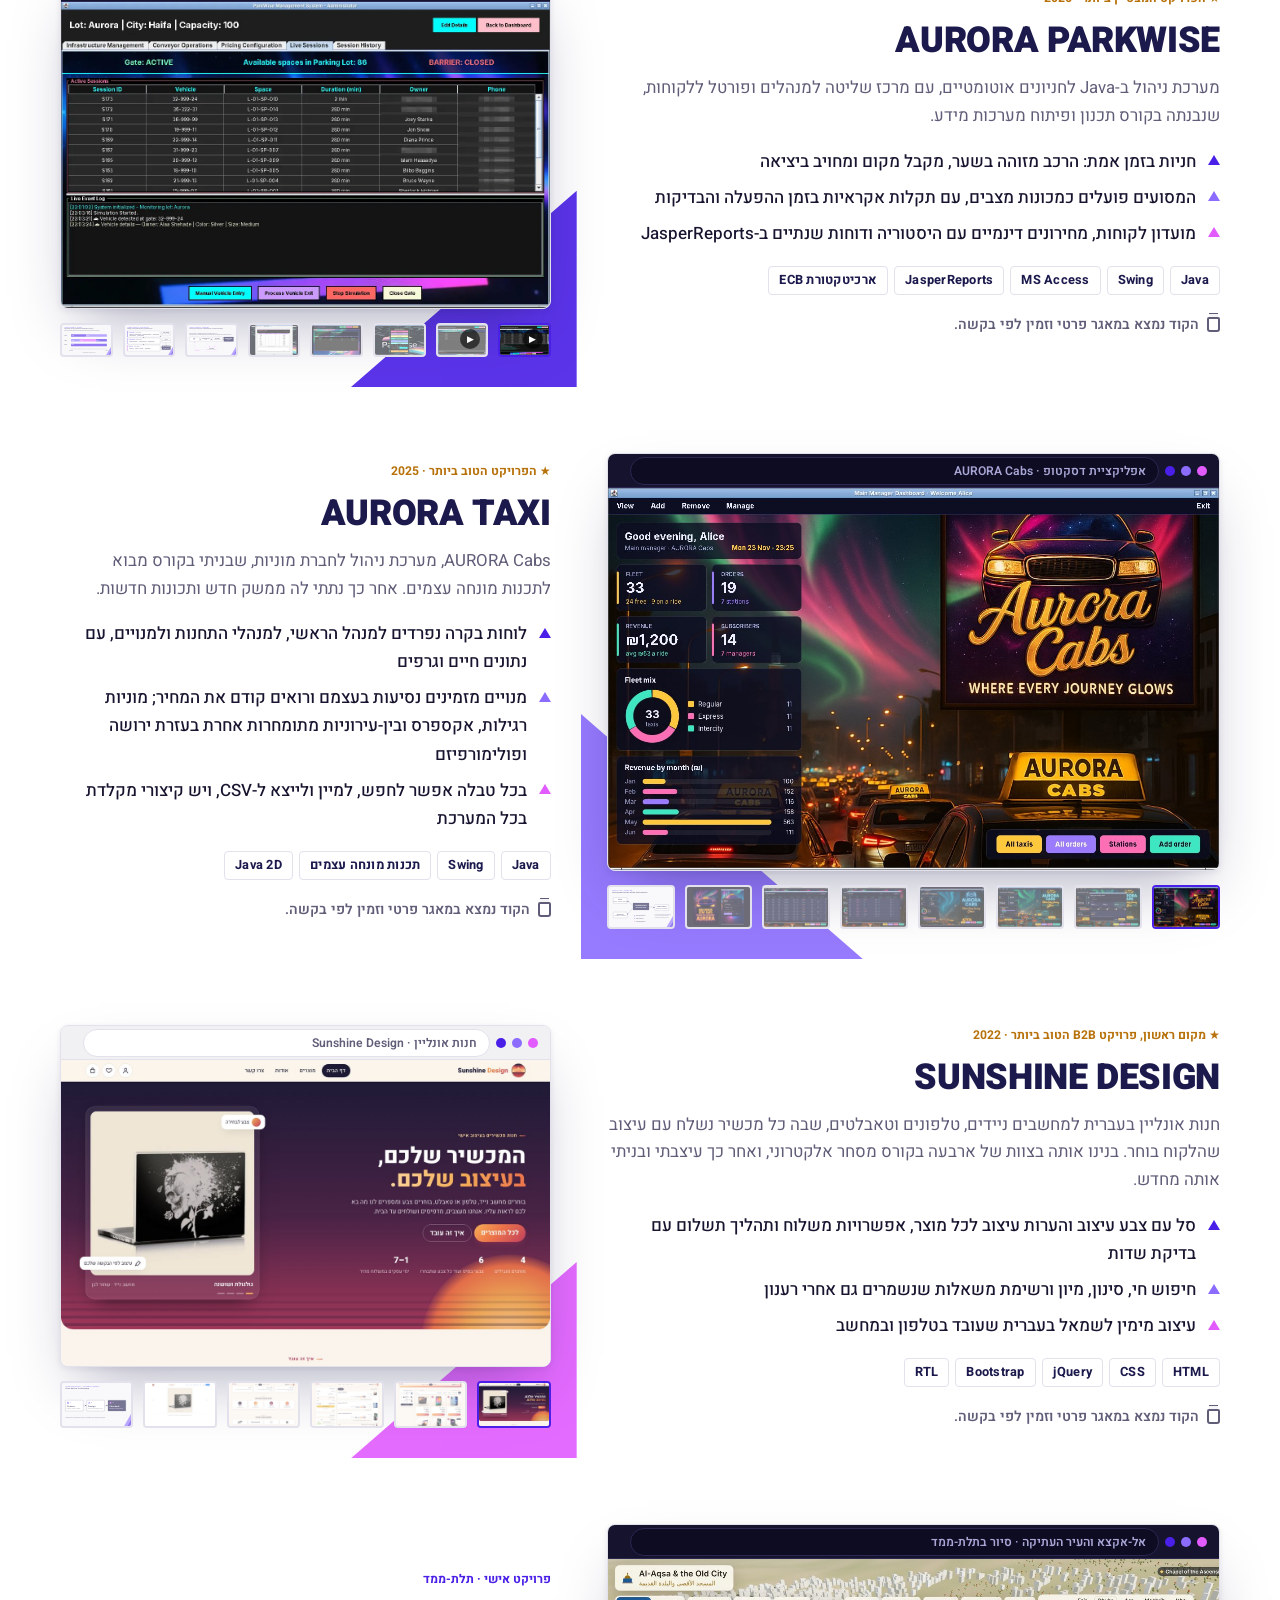
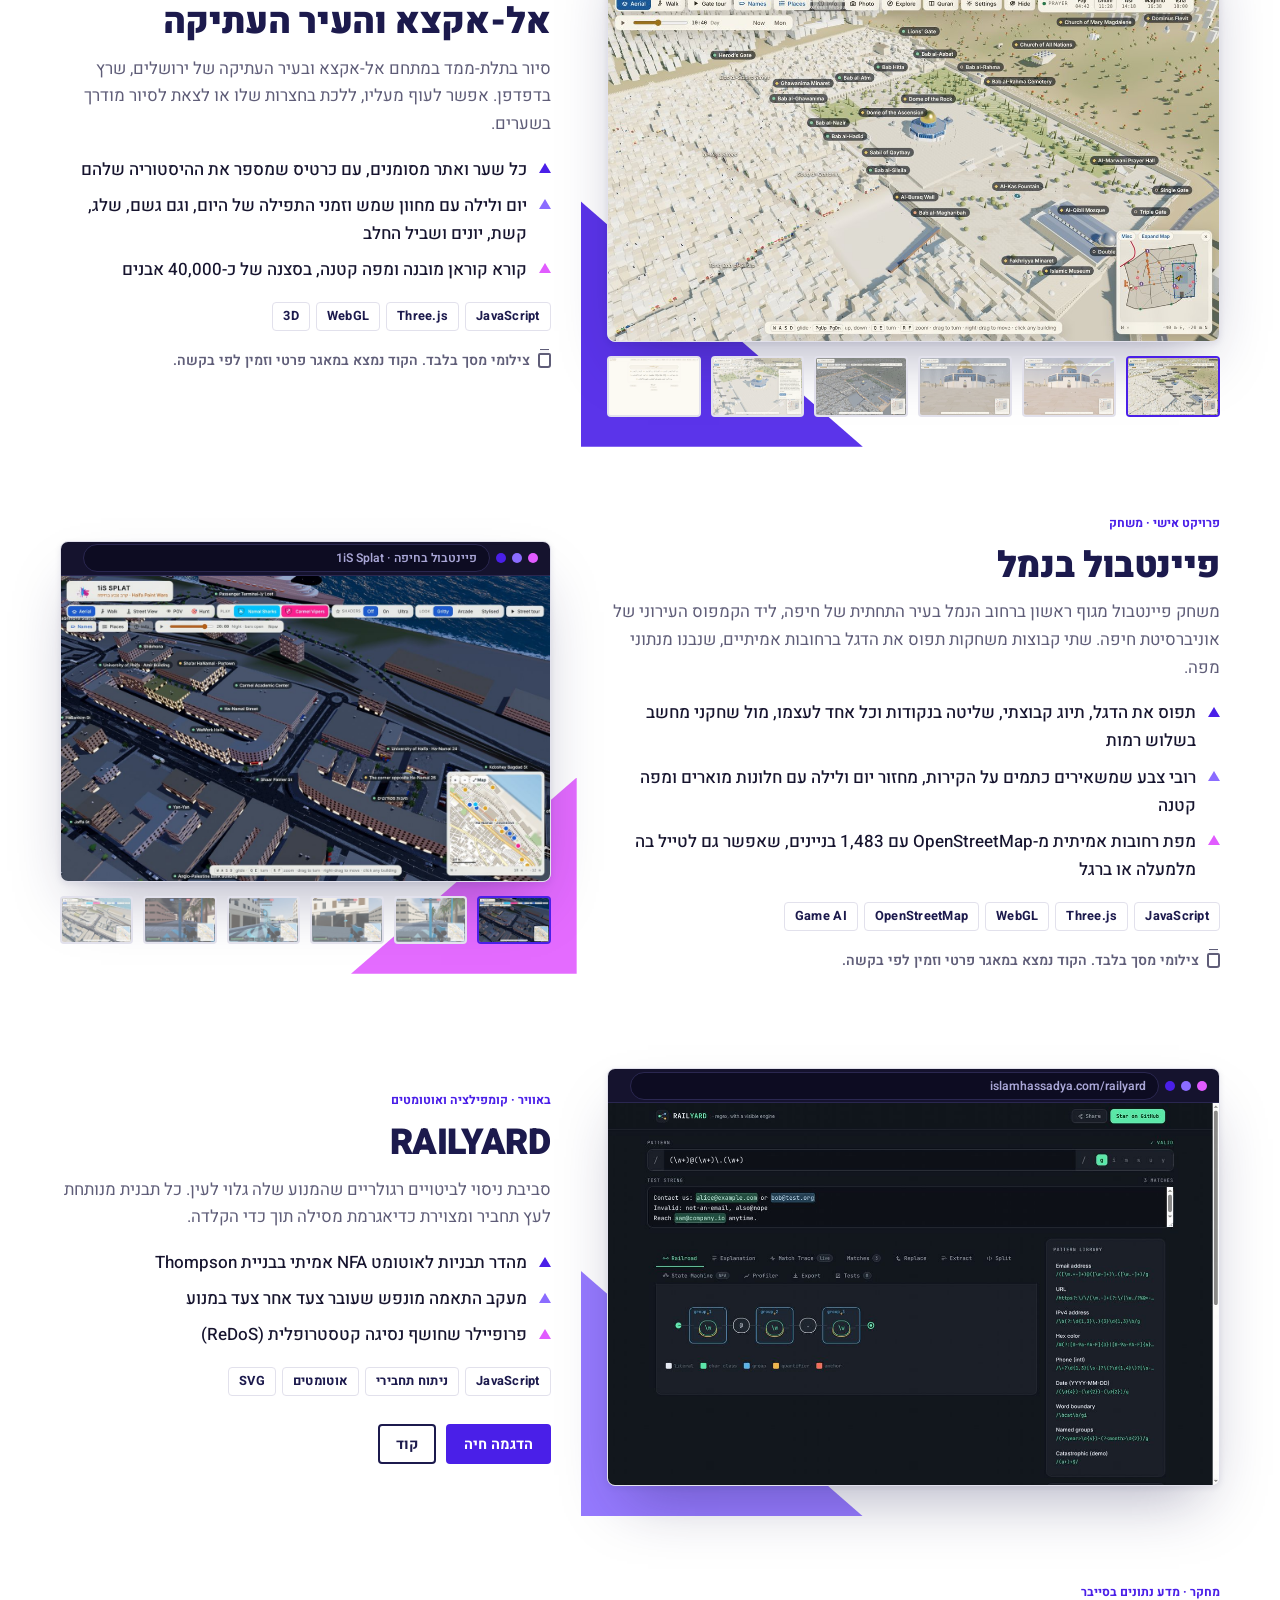
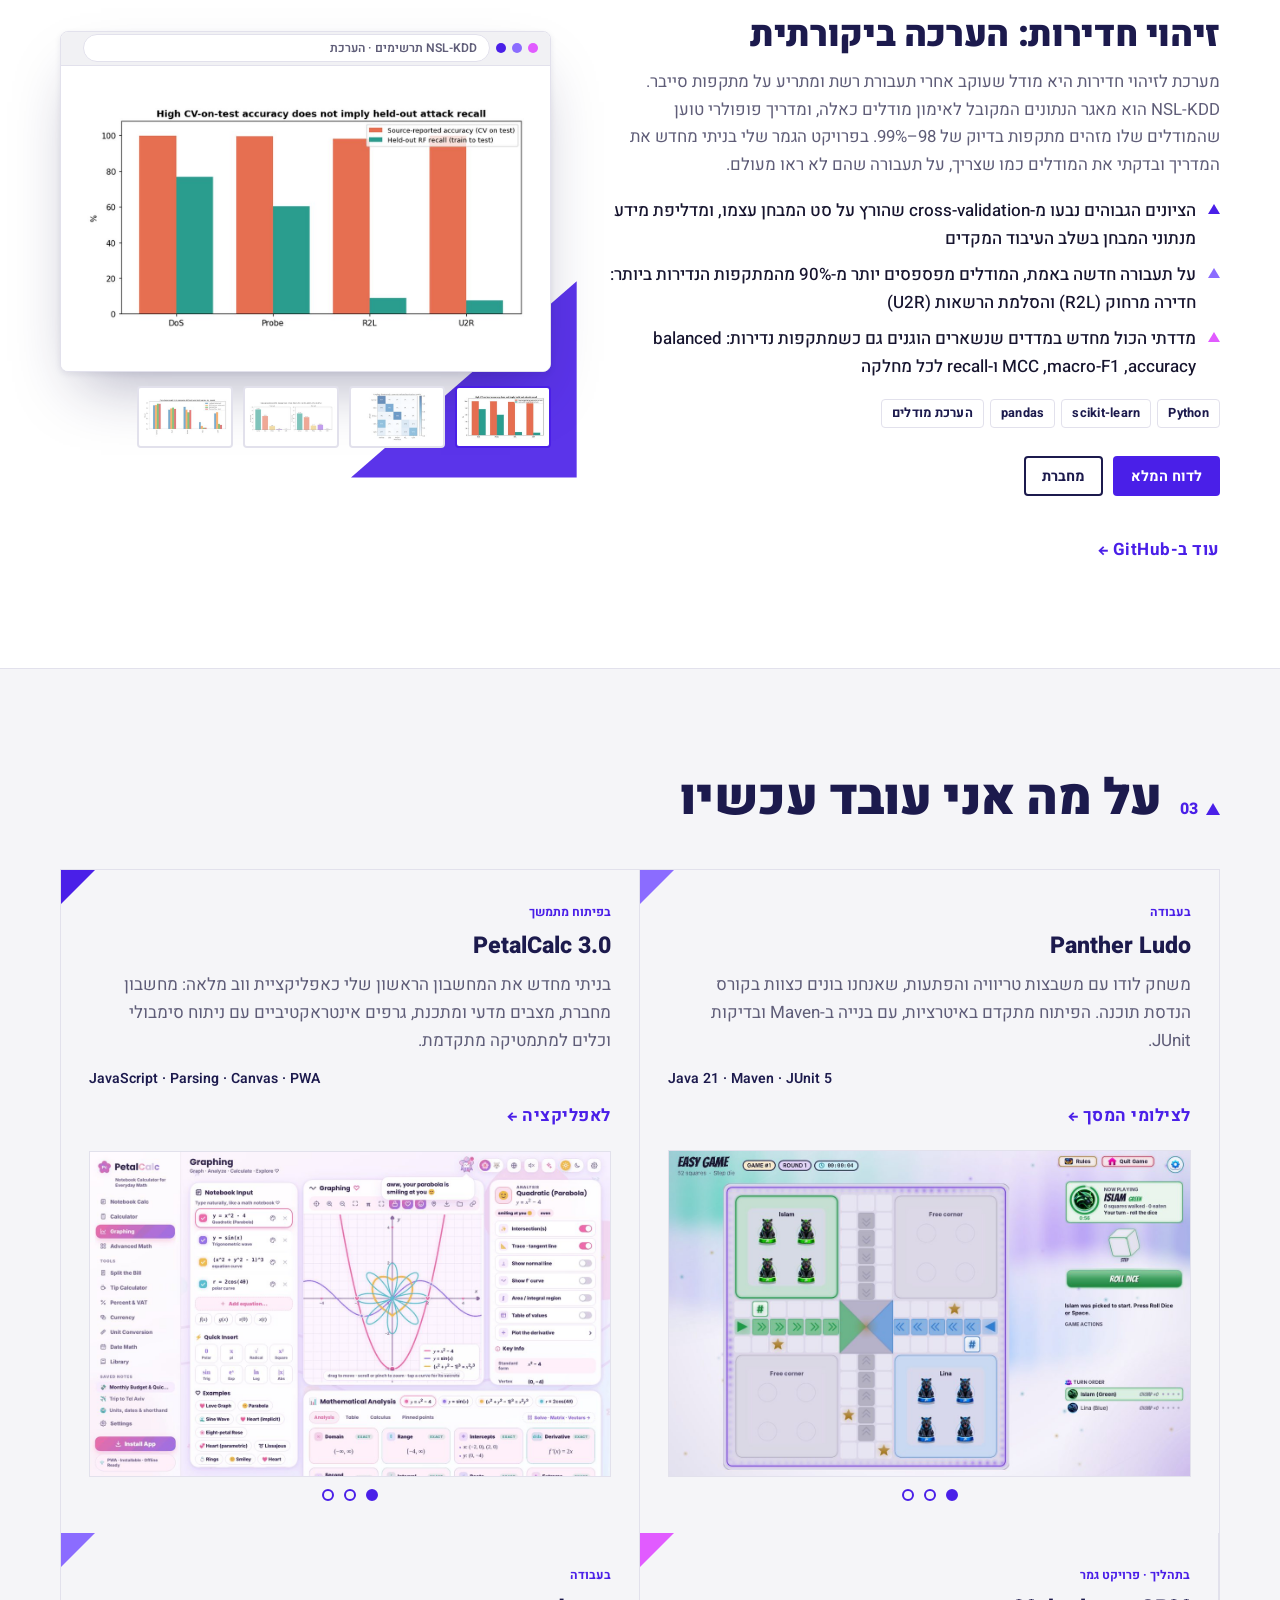
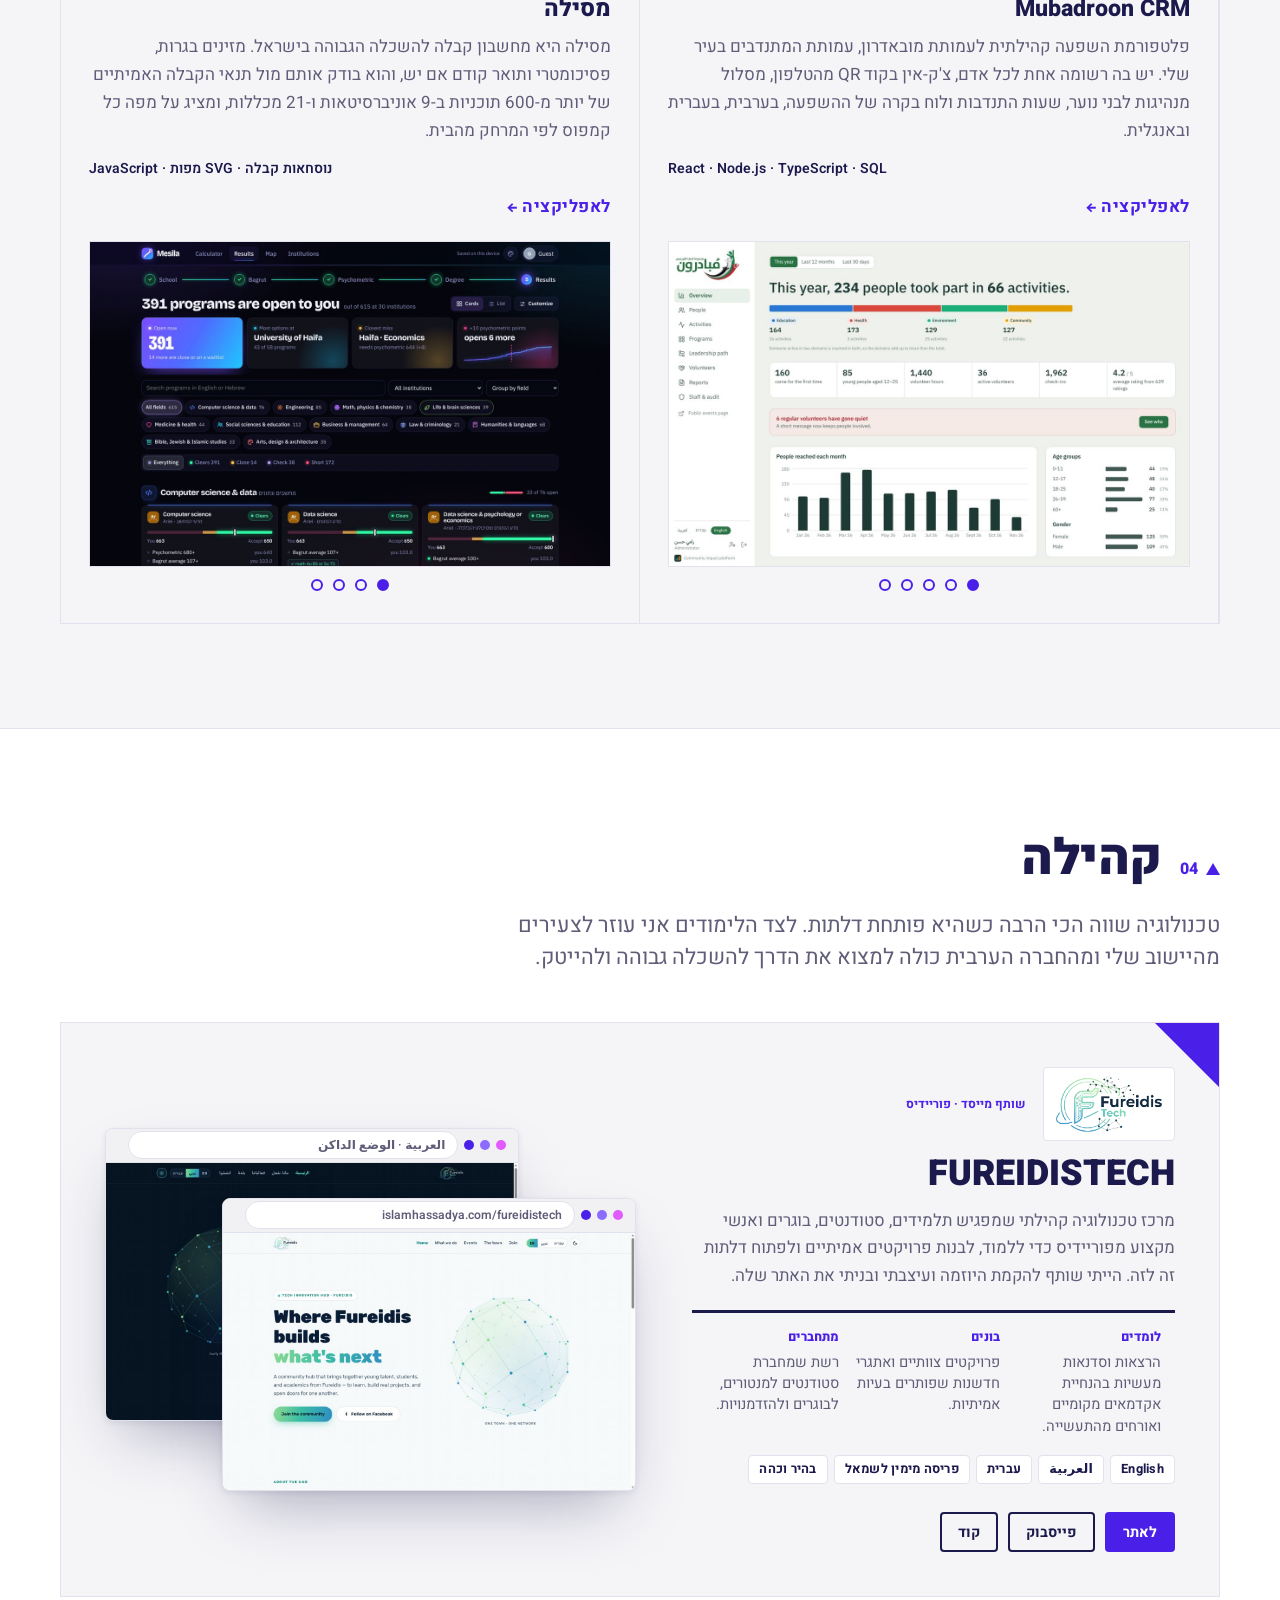
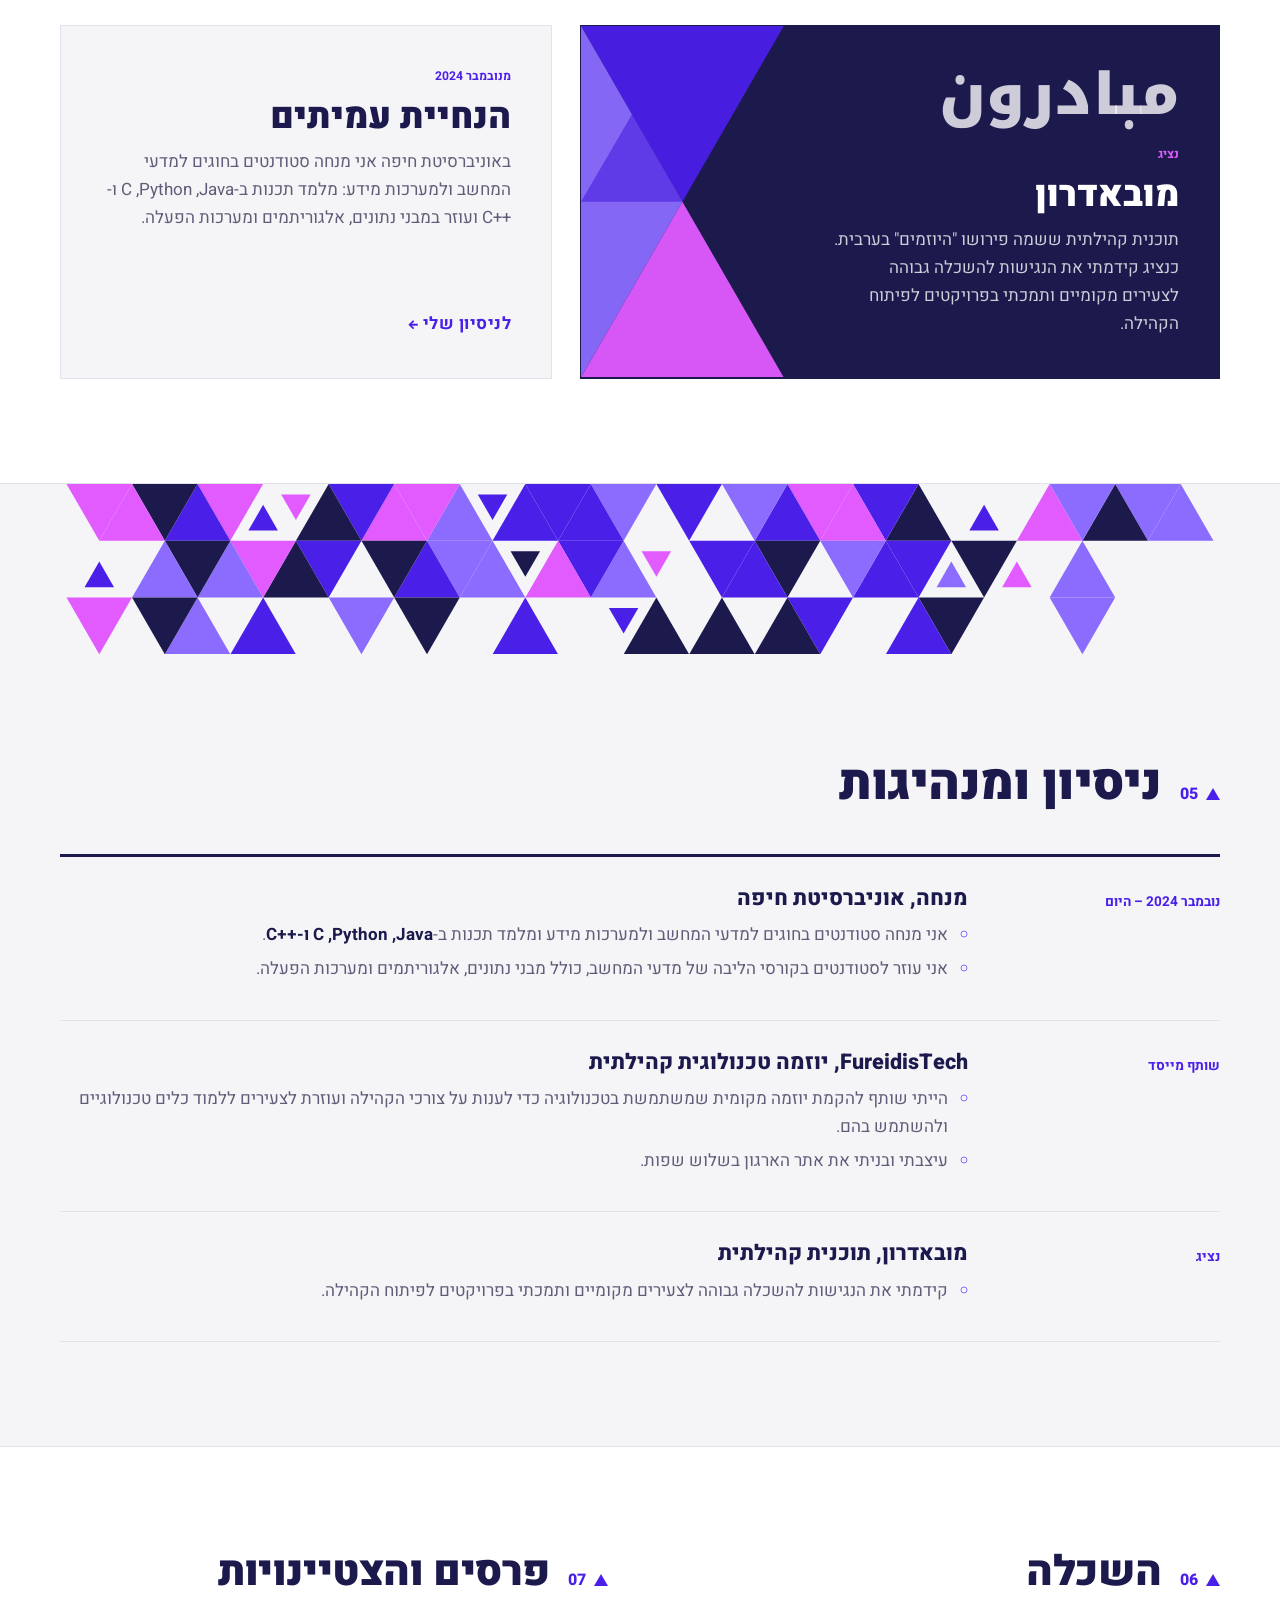
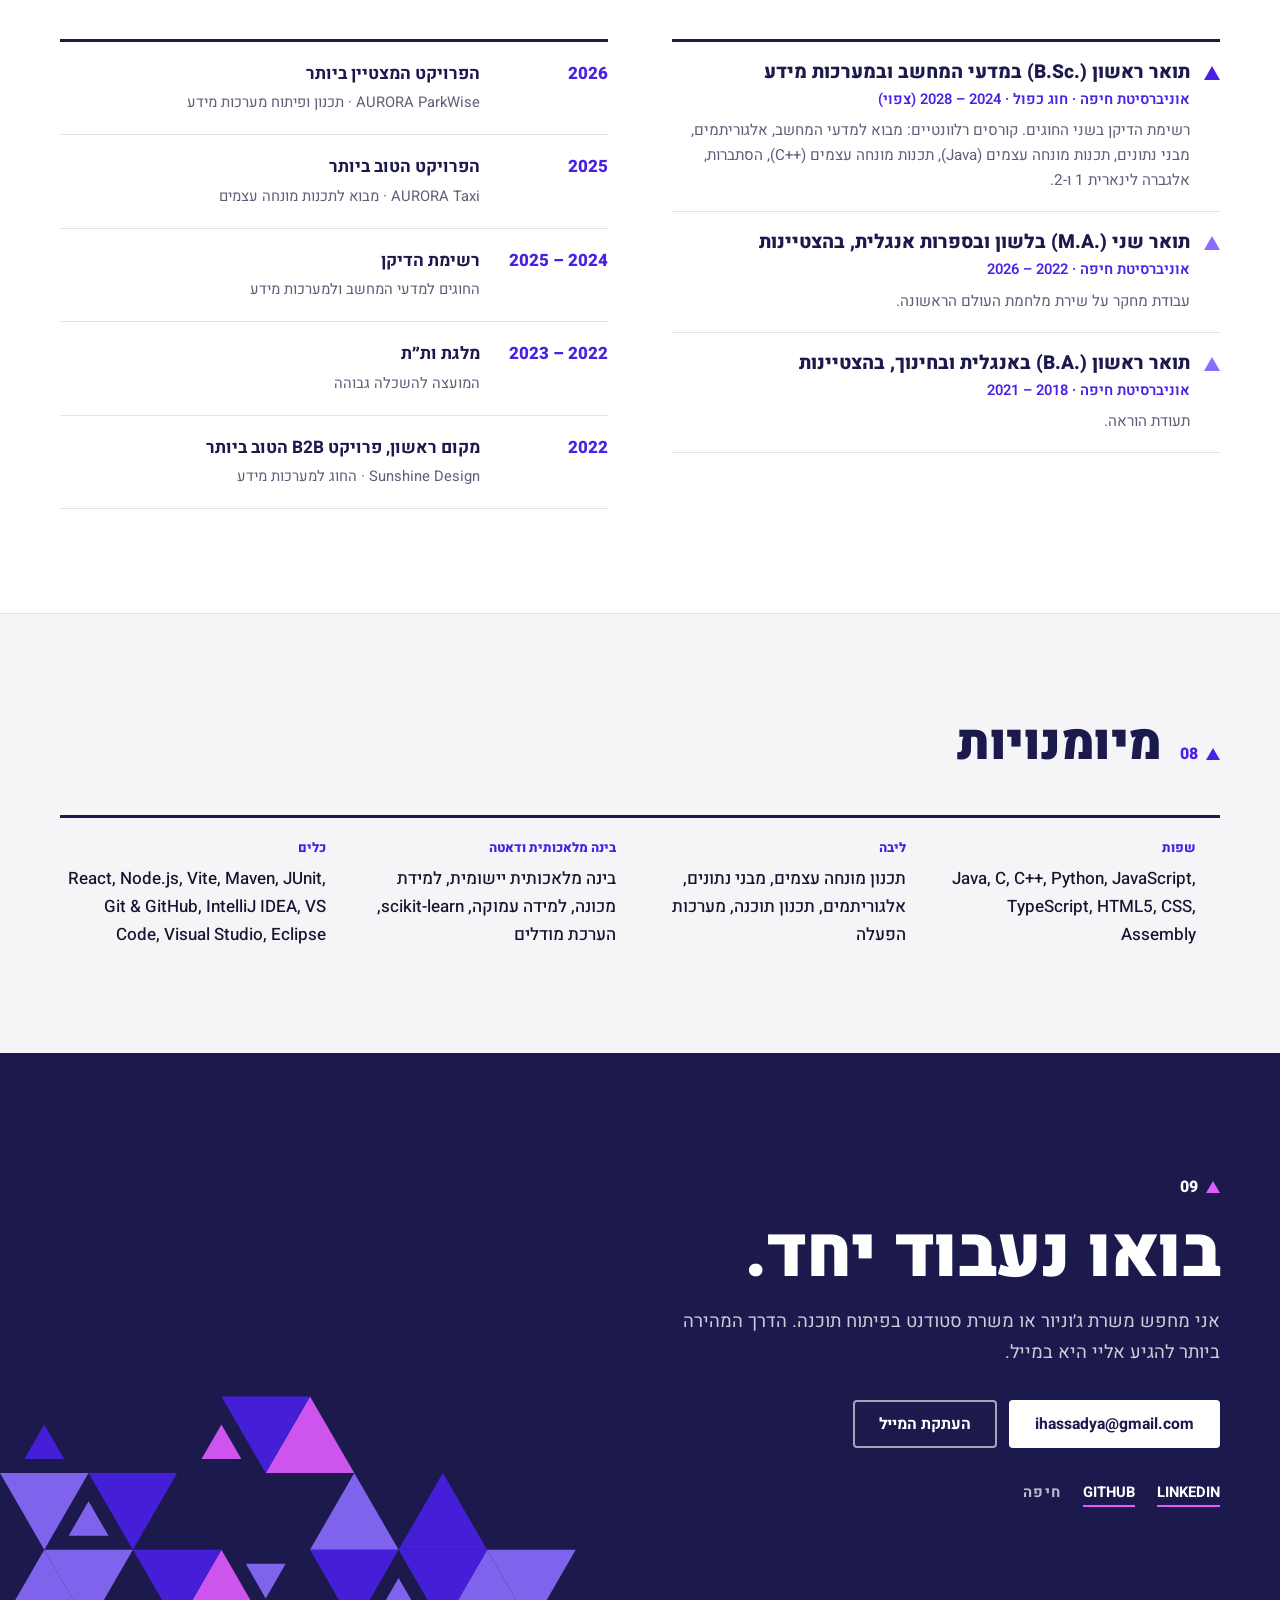
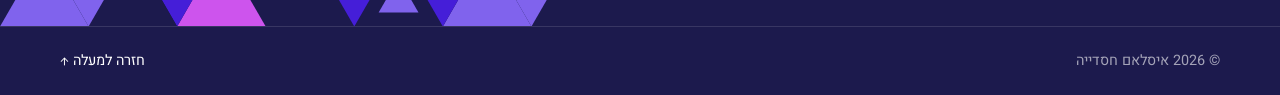
==== commit 03a8d07b: "Lighter charcoal dark mode; restore original copy Co-Authored-By: Claude Opus 5.5 <noreply@anthropic" ====
--- a/he/index.html
+++ b/he/index.html
@@ -4,10 +4,10 @@
 <head>
 <meta charset="utf-8"/>
 <meta content="width=device-width, initial-scale=1" name="viewport"/>
-<title>איסלאם חסדייה | סטודנט למדעי המחשב</title>
-<meta content="איסלאם חסדייה, סטודנט למדעי המחשב ולמערכות מידע באוניברסיטת חיפה. פרויקטים, ניסיון ויצירת קשר." name="description"/>
+<title>איסלאם חסדייה | מהנדס תוכנה</title>
+<meta content="איסלאם חסדייה, מהנדס תוכנה בתחילת דרכו. סטודנט לתואר ראשון כפול במדעי המחשב ובמערכות מידע באוניברסיטת חיפה. פרויקטים, ניסיון ויצירת קשר." name="description"/>
 <meta content="Islam Hassadya" name="author"/>
-<meta content="איסלאם חסדייה | סטודנט למדעי המחשב" property="og:title"/>
+<meta content="איסלאם חסדייה | מהנדס תוכנה" property="og:title"/>
 <meta content="פרויקטים, ניסיון ויצירת קשר. תואר ראשון כפול במדעי המחשב ובמערכות מידע, אוניברסיטת חיפה." property="og:description"/>
 <meta content="https://islamhassadya.com/he/" property="og:url"/>
 <meta content="website" property="og:type"/>
@@ -25,7 +25,7 @@
 <link href="https://islamhassadya.com/" hreflang="en" rel="alternate"/>
 <link href="https://islamhassadya.com/he/" hreflang="he" rel="alternate"/>
 <link href="https://islamhassadya.com/" hreflang="x-default" rel="alternate"/>
-<link href="../style.css?v=19" rel="stylesheet"/>
+<link href="../style.css?v=21" rel="stylesheet"/>
 <!-- your saved design (written by the ?edit designer) -->
 <style id="custom-theme"></style>
 <meta content="he_IL" property="og:locale"/><link href="https://islamhassadya.com/" hreflang="en" rel="alternate"/><link href="https://islamhassadya.com/he/" hreflang="he" rel="alternate"/><link href="https://islamhassadya.com/" hreflang="x-default" rel="alternate"/><link href="https://fonts.googleapis.com/css2?family=Heebo:wght@400;500;600;700;800;900&amp;display=swap" rel="stylesheet"/></head>
@@ -75,10 +75,10 @@
 <!--GEO:corner--><svg aria-hidden="true" class="geo geo-corner" focusable="false" viewbox="0 0 560 242"><polygon class="g3" points="19.2,49.5 35.0,22.2 50.8,49.5"></polygon><polygon class="g1" points="35.0,0.0 105.0,0.0 70.0,60.6"></polygon><polygon class="g1" points="89.2,49.5 105.0,22.2 120.8,49.5"></polygon><polygon class="g1" points="105.0,0.0 175.0,0.0 140.0,60.6"></polygon><polygon class="g2" points="140.0,60.6 175.0,0.0 210.0,60.6"></polygon><polygon class="g2" points="245.0,0.0 315.0,0.0 280.0,60.6"></polygon><polygon class="g3" points="280.0,60.6 315.0,0.0 350.0,60.6"></polygon><polygon class="g3" points="350.0,60.6 385.0,0.0 420.0,60.6"></polygon><polygon class="g2" points="385.0,0.0 455.0,0.0 420.0,60.6"></polygon><polygon class="g4" points="19.2,71.7 50.8,71.7 35.0,99.0"></polygon><polygon class="g1" points="35.0,121.2 70.0,60.6 105.0,121.2"></polygon><polygon class="g3" points="70.0,60.6 140.0,60.6 105.0,121.2"></polygon><polygon class="g3" points="280.0,60.6 350.0,60.6 315.0,121.2"></polygon><polygon class="g1" points="404.2,110.1 420.0,82.8 435.8,110.1"></polygon><polygon class="g1" points="420.0,60.6 490.0,60.6 455.0,121.2"></polygon><polygon class="g1" points="175.0,121.2 245.0,121.2 210.0,181.9"></polygon><polygon class="g2" points="245.0,121.2 315.0,121.2 280.0,181.9"></polygon></svg><!--/GEO-->
 <div class="wrap hero-in">
 <div class="hero-text">
-<p class="overline" data-edit="">סטודנט למדעי המחשב · חיפה</p>
+<p class="overline" data-edit="">מהנדס תוכנה · חיפה</p>
 <h1 data-edit="">איסלאם<br/>חסדייה</h1>
 <p class="spaced" data-edit="">מדעי המחשב ומערכות מידע</p>
-<p class="lead" data-edit="">אני סטודנט למדעי המחשב ולמערכות מידע באוניברסיטת חיפה. אני נהנה לבנות תוכנה מההתחלה ועד הסוף, וכל פרויקט מלמד אותי משהו חדש. אני מחפש משרת ג'וניור או משרת סטודנט שבה אוכל להמשיך ללמוד מצוות טוב.</p>
+<p class="lead" data-edit="">אני בונה תוכנה מקצה לקצה, מאלגוריתמים ותכנון מערכות ועד ממשקים שנעים להשתמש בהם. אני סטודנט לתואר כפול באוניברסיטת חיפה, ברשימת הדיקן, עם שלושה פרויקטים עטורי פרסים. אני פתוח למשרות ג׳וניור בהנדסת תוכנה.</p>
 <div class="cta">
 <a class="btn primary" href="#projects">לפרויקטים שלי</a>
 <a class="btn ghost" href="#contact">צרו קשר</a>
@@ -116,11 +116,11 @@
 <h2 data-edit="">קצת עליי</h2>
 </div>
 <div class="about-body">
-<p class="big" data-edit="">אני סטודנט לתואר ראשון כפול ב<strong>מדעי המחשב ובמערכות מידע</strong> באוניברסיטת חיפה. הקורסים שהכי נהניתי מהם הם קורסי הליבה: תכנון מונחה עצמים, מבני נתונים, אלגוריתמים ומערכות הפעלה. עכשיו אני לומד בינה מלאכותית יישומית ולמידת מכונה.</p>
-<p data-edit="">לפני מדעי המחשב השלמתי <strong>תואר שני בלשון ובספרות אנגלית</strong> וגם <strong>תואר ראשון באנגלית ובחינוך</strong>, שניהם בהצטיינות. הרקע הזה עוזר לי לכתוב תיעוד ברור ולהסביר רעיונות טכניים בפשטות.</p>
+<p class="big" data-edit="">אני סטודנט לתואר ראשון כפול ב<strong>מדעי המחשב ובמערכות מידע</strong> באוניברסיטת חיפה. החוזקה שלי היא בליבת התחום: תכנון מונחה עצמים, מבני נתונים, אלגוריתמים ומערכות הפעלה. במקביל אני מעמיק בבינה מלאכותית יישומית ובלמידת מכונה.</p>
+<p data-edit="">לפני מדעי המחשב השלמתי <strong>תואר שני בלשון ובספרות אנגלית</strong> וגם <strong>תואר ראשון באנגלית ובחינוך</strong>, שניהם בהצטיינות. הרקע הזה ניכר בעבודה שלי כמהנדס: תיעוד ברור, חשיבה מדויקת ויכולת להסביר רעיונות טכניים לכל אחד.</p>
 <p data-edit="">מחוץ ללימודים אני מנחה סטודנטים בתכנות, ושותף להקמת <strong>FureidisTech</strong>, יוזמה קהילתית שמחברת צעירים מהיישוב שלי לעולם הטכנולוגיה.</p>
 <dl class="facts">
-<div><dt>פרסים</dt><dd data-edit="">3 פרויקטים בקורסים שזכו להכרה</dd></div>
+<div><dt>פרסים</dt><dd data-edit="">3 פרויקטים עטורי פרסים</dd></div>
 <div><dt>לימודים</dt><dd data-edit="">תואר ראשון כפול, 2024–2028</dd></div>
 <div><dt>הנחיה</dt><dd data-edit="">מנובמבר 2024</dd></div>
 <div><dt>שפות</dt><dd data-edit="">אנגלית · ערבית · עברית · צרפתית (בסיסית)</dd></div>
@@ -152,11 +152,11 @@
 <div class="case-body">
 <p class="label" data-edit="">באוויר · סמינר קיימות</p>
 <h3 data-edit="">Save The Coast Line</h3>
-<p data-edit="">מעבדה אינטראקטיבית שמראה איך עליית מפלס הים עלולה לשנות את חוף הים התיכון של ישראל, על בסיס נתוני גובה ומיפוי מבנים פתוחים לציבור.</p>
+<p data-edit="">מעבדה אינטראקטיבית שמראה איך עליית מפלס הים תשנה את חוף הים התיכון של ישראל, על בסיס נתוני גובה אמיתיים ומיפוי מבנים אמיתי.</p>
 <ul class="hl">
 <li data-edit="">תצוגות דו-ממדיות, תלת-ממדיות ופוטו-ריאליסטיות של 23 אתרי חוף, עם טיסה מודרכת</li>
 <li data-edit="">השוואה זה לצד זה של תרחישי IPCC ומחשבון תקציב פחמן</li>
-<li data-edit="">ממשק באנגלית ובעברית</li>
+<li data-edit="">ממשק דו-לשוני מלא באנגלית ובעברית</li>
 </ul>
 <ul class="tags"><li>TypeScript</li><li>Vite</li><li>מפות תלת-ממד</li><li>נתונים גיאוגרפיים</li></ul>
 <div class="p-links"><a class="btn primary sm" href="/SaveTheCoastLine/">הדגמה חיה</a><a class="btn ghost sm" href="https://github.com/IslamHassadya11/SaveTheCoastLine" rel="noopener" target="_blank">קוד</a></div>
@@ -202,7 +202,7 @@
 <div class="case-body">
 <p class="label" data-edit="">באוויר · גרסה 3.0</p>
 <h3 data-edit="">PetalCalc</h3>
-<p data-edit="">מחשבון מחברת שמבין משתנים, יחידות, מטבעות ותאריכים. הוא התחיל כפרויקט הראשון שלי, ואני בונה אותו מחדש כאפליקציית רשת.</p>
+<p data-edit="">מחשבון מחברת שמבין משתנים, יחידות, מטבעות ותאריכים, שבניתי מחדש מהפרויקט הראשון שלי לאפליקציית ווב שלמה.</p>
 <ul class="hl">
 <li data-edit="">סביבת גרפים שמוצאת נגזרות, אינטגרלים ונקודות קיצון באופן סימבולי</li>
 <li data-edit="">מצבים מדעי ומתכנת, בערכות צבעים בהירה וכהה</li>
@@ -229,7 +229,7 @@
 <div class="case-body">
 <p class="label" data-edit="">באוויר · בפיתוח</p>
 <h3 data-edit="">מסילה</h3>
-<p data-edit="">מסילה היא הדרך מהציונים שלך אל התואר. זהו מחשבון קבלה להשכלה הגבוהה בישראל. מזינים בגרות, פסיכומטרי ותואר קודם אם יש, והוא מראה לאילו תוכניות ייתכן שתוכלו להתקבל. תנאי הקבלה משתנים, ולכן זה כלי עזר ולא הבטחה.</p>
+<p data-edit="">מסילה היא הדרך מהציונים שלך אל התואר. זהו מחשבון קבלה להשכלה הגבוהה בישראל. מזינים בגרות, פסיכומטרי ותואר קודם אם יש, והוא מראה כל תוכנית שאפשר להתקבל אליה.</p>
 <ul class="hl">
 <li data-edit="">תנאי קבלה אמיתיים ל-615 תוכניות ב-9 אוניברסיטאות ו-21 מכללות, עם ספי קבלה ודחייה</li>
 <li data-edit="">מחשב את ממוצע הבגרות הטוב ביותר בכל אוניברסיטה, לפי כללי הבונוס שלה והמקצועות שהיא מאפשרת להוריד</li>
@@ -287,9 +287,9 @@
 </div>
 </div>
 <div class="case-body">
-<p class="label award" data-edit="">הפרויקט המצטיין · 2026</p>
+<p class="label award" data-edit="">★ הפרויקט המצטיין ביותר · 2026</p>
 <h3 data-edit="">AURORA ParkWise</h3>
-<p data-edit="">מערכת ניהול ב-Java לחניונים אוטומטיים, עם פאנל מנהל ופורטל לקוחות, שנבנתה בקורס תכנון ופיתוח מערכות מידע.</p>
+<p data-edit="">מערכת ניהול ב-Java לחניונים אוטומטיים, עם מרכז שליטה למנהלים ופורטל ללקוחות, שנבנתה בקורס תכנון ופיתוח מערכות מידע.</p>
 <ul class="hl">
 <li data-edit="">חניות בזמן אמת: הרכב מזוהה בשער, מקבל מקום ומחויב ביציאה</li>
 <li data-edit="">המסועים פועלים כמכונות מצבים, עם תקלות אקראיות בזמן ההפעלה והבדיקות</li>
@@ -317,7 +317,7 @@
 </div>
 </div>
 <div class="case-body">
-<p class="label award" data-edit="">הפרויקט הטוב ביותר · 2025</p>
+<p class="label award" data-edit="">★ הפרויקט הטוב ביותר · 2025</p>
 <h3 data-edit="">AURORA Taxi</h3>
 <p data-edit="">AURORA Cabs, מערכת ניהול לחברת מוניות, שבניתי בקורס מבוא לתכנות מונחה עצמים. אחר כך נתתי לה ממשק חדש ותכונות חדשות.</p>
 <ul class="hl">
@@ -345,7 +345,7 @@
 </div>
 </div>
 <div class="case-body">
-<p class="label award" data-edit="">מקום ראשון, פרויקט B2B · 2022</p>
+<p class="label award" data-edit="">★ מקום ראשון, פרויקט B2B הטוב ביותר · 2022</p>
 <h3 data-edit="">Sunshine Design</h3>
 <p data-edit="">חנות אונליין בעברית למחשבים ניידים, טלפונים וטאבלטים, שבה כל מכשיר נשלח עם עיצוב שהלקוח בוחר. בנינו אותה בצוות של ארבעה בקורס מסחר אלקטרוני, ואחר כך עיצבתי ובניתי אותה מחדש.</p>
 <ul class="hl">
@@ -425,7 +425,7 @@
 <h3 data-edit="">RAILYARD</h3>
 <p data-edit="">סביבת ניסוי לביטויים רגולריים שהמנוע שלה גלוי לעין. כל תבנית מנותחת לעץ תחביר ומצוירת כדיאגרמת מסילה תוך כדי הקלדה.</p>
 <ul class="hl">
-<li data-edit="">מהדר את הביטויים לאוטומט NFA בשיטת Thompson</li>
+<li data-edit="">מהדר תבניות לאוטומט NFA אמיתי בבניית Thompson</li>
 <li data-edit="">מעקב התאמה מונפש שעובר צעד אחר צעד במנוע</li>
 <li data-edit="">פרופיילר שחושף נסיגה קטסטרופלית (ReDoS)</li>
 </ul>
@@ -449,11 +449,11 @@
 <div class="case-body">
 <p class="label" data-edit="">מחקר · מדע נתונים בסייבר</p>
 <h3 data-edit="">זיהוי חדירות: הערכה ביקורתית</h3>
-<p data-edit="">מערכת לזיהוי חדירות היא מודל שעוקב אחרי תעבורת רשת ומתריע על מתקפות סייבר. NSL-KDD הוא מאגר הנתונים המקובל לאימון מודלים כאלה, ומדריך פופולרי טוען שהמודלים שלו מזהים מתקפות בדיוק של 98–99%. בפרויקט הגמר שלי בניתי מחדש את המדריך ובדקתי את המודלים שוב, הפעם על תעבורה שהם לא ראו מעולם.</p>
+<p data-edit="">מערכת לזיהוי חדירות היא מודל שעוקב אחרי תעבורת רשת ומתריע על מתקפות סייבר. NSL-KDD הוא מאגר הנתונים המקובל לאימון מודלים כאלה, ומדריך פופולרי טוען שהמודלים שלו מזהים מתקפות בדיוק של 98–99%. בפרויקט הגמר שלי בניתי מחדש את המדריך ובדקתי את המודלים כמו שצריך, על תעבורה שהם לא ראו מעולם.</p>
 <ul class="hl">
 <li data-edit="">הציונים הגבוהים נבעו מ-cross-validation שהורץ על סט המבחן עצמו, ומדליפת מידע מנתוני המבחן בשלב העיבוד המקדים</li>
 <li data-edit="">על תעבורה חדשה באמת, המודלים מפספסים יותר מ-90% מהמתקפות הנדירות ביותר: חדירה מרחוק (R2L) והסלמת הרשאות (U2R)</li>
-<li data-edit="">מדדתי מחדש את התוצאות עם מדדים שמתאימים להתקפות נדירות: balanced accuracy,‏ macro-F1,‏ MCC ו-recall לכל מחלקה</li>
+<li data-edit="">מדדתי הכול מחדש במדדים שנשארים הוגנים גם כשמתקפות נדירות: balanced accuracy,‏ macro-F1,‏ MCC ו-recall לכל מחלקה</li>
 </ul>
 <ul class="tags"><li>Python</li><li>scikit-learn</li><li>pandas</li><li>הערכת מודלים</li></ul>
 <div class="p-links"><a class="btn primary sm" href="https://github.com/IslamHassadya11/nsl-kdd-critical-evaluation/blob/main/Report_Islam_Hassadya.pdf" rel="noopener" target="_blank">לדוח המלא</a><a class="btn ghost sm" href="https://github.com/IslamHassadya11/nsl-kdd-critical-evaluation" rel="noopener" target="_blank">מחברת</a></div>
@@ -485,7 +485,7 @@
 <article class="now-card">
 <p class="label" data-edit="">בפיתוח מתמשך</p>
 <h3 data-edit="">PetalCalc 3.0</h3>
-<p data-edit="">אני בונה מחדש את המחשבון הראשון שלי כאפליקציית רשת. כרגע יש בו מחשבון מחברת, מצב מדעי ומצב מתכנת, גרפים אינטראקטיביים עם ניתוח סימבולי וכלים מתמטיים מתקדמים.</p>
+<p data-edit="">בניתי מחדש את המחשבון הראשון שלי כאפליקציית ווב מלאה: מחשבון מחברת, מצבים מדעי ומתכנת, גרפים אינטראקטיביים עם ניתוח סימבולי וכלים למתמטיקה מתקדמת.</p>
 <p class="stack" data-edit="">JavaScript · Parsing · Canvas · PWA</p>
 <a class="arrow" href="/petalcalc/">לאפליקציה</a>
 <div class="reel" data-reel="">
@@ -525,7 +525,7 @@
 <span class="num">04</span>
 <h2 data-edit="">קהילה</h2>
 </div>
-<p class="sec-lead" data-edit="">לצד הלימודים, אני משתדל לעזור לצעירים בעיר שלי ובחברה הערבית בכלל למצוא את הדרך להשכלה גבוהה ולהייטק.</p>
+<p class="sec-lead" data-edit="">טכנולוגיה שווה הכי הרבה כשהיא פותחת דלתות. לצד הלימודים אני עוזר לצעירים מהיישוב שלי ומהחברה הערבית כולה למצוא את הדרך להשכלה גבוהה ולהייטק.</p>
 <article class="org">
 <div class="org-body">
 <div class="org-top">
@@ -661,7 +661,7 @@
 <!--GEO:contact--><svg aria-hidden="true" class="geo geo-contact" focusable="false" viewbox="0 0 560 346"><polygon class="g4" points="240.0,207.8 280.0,138.6 320.0,207.8"></polygon><polygon class="g2" points="280.0,138.6 360.0,138.6 320.0,207.8"></polygon><polygon class="g4" points="342.0,195.1 360.0,164.0 378.0,195.1"></polygon><polygon class="g2" points="502.0,195.1 520.0,164.0 538.0,195.1"></polygon><polygon class="g2" points="120.0,277.1 160.0,207.8 200.0,277.1"></polygon><polygon class="g3" points="200.0,277.1 240.0,207.8 280.0,277.1"></polygon><polygon class="g1" points="320.0,207.8 400.0,207.8 360.0,277.1"></polygon><polygon class="g2" points="400.0,207.8 480.0,207.8 440.0,277.1"></polygon><polygon class="g3" points="462.0,264.4 480.0,233.2 498.0,264.4"></polygon><polygon class="g3" points="480.0,207.8 560.0,207.8 520.0,277.1"></polygon><polygon class="g3" points="40.0,277.1 120.0,277.1 80.0,346.4"></polygon><polygon class="g3" points="80.0,346.4 120.0,277.1 160.0,346.4"></polygon><polygon class="g2" points="120.0,277.1 200.0,277.1 160.0,346.4"></polygon><polygon class="g3" points="182.0,333.7 200.0,302.5 218.0,333.7"></polygon><polygon class="g2" points="200.0,277.1 280.0,277.1 240.0,346.4"></polygon><polygon class="g3" points="302.0,289.8 338.0,289.8 320.0,321.0"></polygon><polygon class="g4" points="320.0,346.4 360.0,277.1 400.0,346.4"></polygon><polygon class="g2" points="360.0,277.1 440.0,277.1 400.0,346.4"></polygon><polygon class="g1" points="400.0,346.4 440.0,277.1 480.0,346.4"></polygon><polygon class="g3" points="440.0,277.1 520.0,277.1 480.0,346.4"></polygon><polygon class="g3" points="480.0,346.4 520.0,277.1 560.0,346.4"></polygon></svg><!--/GEO-->
 <div class="wrap contact-in">
 <span class="num light">09</span>
-<h2 data-edit="">צרו קשר.</h2>
+<h2 data-edit="">בואו נעבוד יחד.</h2>
 <p data-edit="">אני מחפש משרת ג׳וניור או משרת סטודנט בפיתוח תוכנה. הדרך המהירה ביותר להגיע אליי היא במייל.</p>
 <div class="cta">
 <a class="btn light" href="mailto:ihassadya@gmail.com" id="emailBtn">ihassadya@gmail.com</a>
@@ -689,7 +689,7 @@
 </dialog>
 <dialog aria-label="צילום מסך" class="lightbox" id="lightbox"><button aria-label="סגירה" class="lb-close" type="button">×</button><img alt=""/></dialog>
 <div aria-live="polite" class="toast" id="toast" role="status"></div>
-<script src="../script.js?v=11"></script>
+<script src="../script.js?v=12"></script>
 <script src="../features.js?v=3"></script>
 </body>
 </html>
--- a/style.css
+++ b/style.css
@@ -288,23 +288,23 @@
 html[data-theme="dark"] {
   color-scheme: dark;
   --acc: #ff5fd2;
-  --g1: #161616;     /* near-black shapes */
+  --g1: #1f1f23;     /* deeper charcoal shapes */
   --g2: var(--acc);  /* the one accent */
-  --g3: #3a3a3a;     /* graphite */
+  --g3: #4b4b52;     /* graphite */
   --g4: #ececec;     /* white */
-  --bg: #000000;
-  --paper: #0b0b0b;
+  --bg: #2b2b30;
+  --paper: #34343a;
   --ink: #ededed;
-  --muted: #8f8f8f;
-  --line: #1f1f1f;
+  --muted: #aeaeb5;
+  --line: #44444b;
   --hc: #ffffff;
   --rule: #ffffff;
   --on-accent: #000000;
 }
 html[data-theme="dark"][data-accent="purple"] { --acc: #a77bff; }
 html[data-theme="dark"][data-accent="yellow"] { --acc: #ffd60a; }
-[data-theme="dark"] body { background: #000; }
-[data-theme="dark"] .nav { background: rgba(0, 0, 0, .82); }
+[data-theme="dark"] body { background: var(--bg); }
+[data-theme="dark"] .nav { background: rgba(43, 43, 48, .86); }
 [data-theme="dark"] .btn.primary:hover { background: #fff; color: #000; }
 [data-theme="dark"] .btn.ghost:hover { background: #fff; border-color: #fff; color: #000; }
 [data-theme="dark"] .nav-links .nav-cta { background: #fff; color: #000; }
@@ -312,10 +312,10 @@
 [data-theme="dark"] .chip.on { background: #fff; border-color: #fff; color: #000; }
 [data-theme="dark"] .skip { color: #000; }
 [data-theme="dark"] .label.award { color: var(--acc) !important; }
-[data-theme="dark"] .contact, [data-theme="dark"] .foot { background: #000; }
+[data-theme="dark"] .contact, [data-theme="dark"] .foot { background: #232327; }
 [data-theme="dark"] .contact { border-top: 1px solid var(--line); }
 [data-theme="dark"] .contact .btn.light { background: var(--acc); color: #000; }
-[data-theme="dark"] .org-card.dark { background: #050505; border-color: var(--line); }
+[data-theme="dark"] .org-card.dark { background: #232327; border-color: var(--line); }
 [data-theme="dark"] .org-card.dark .label { color: var(--acc) !important; }
 [data-theme="dark"] .ribbon, [data-theme="dark"] .toast { background: #fff; color: #000; }
 [data-theme="dark"] .hl li::before { border-bottom-color: var(--acc); }
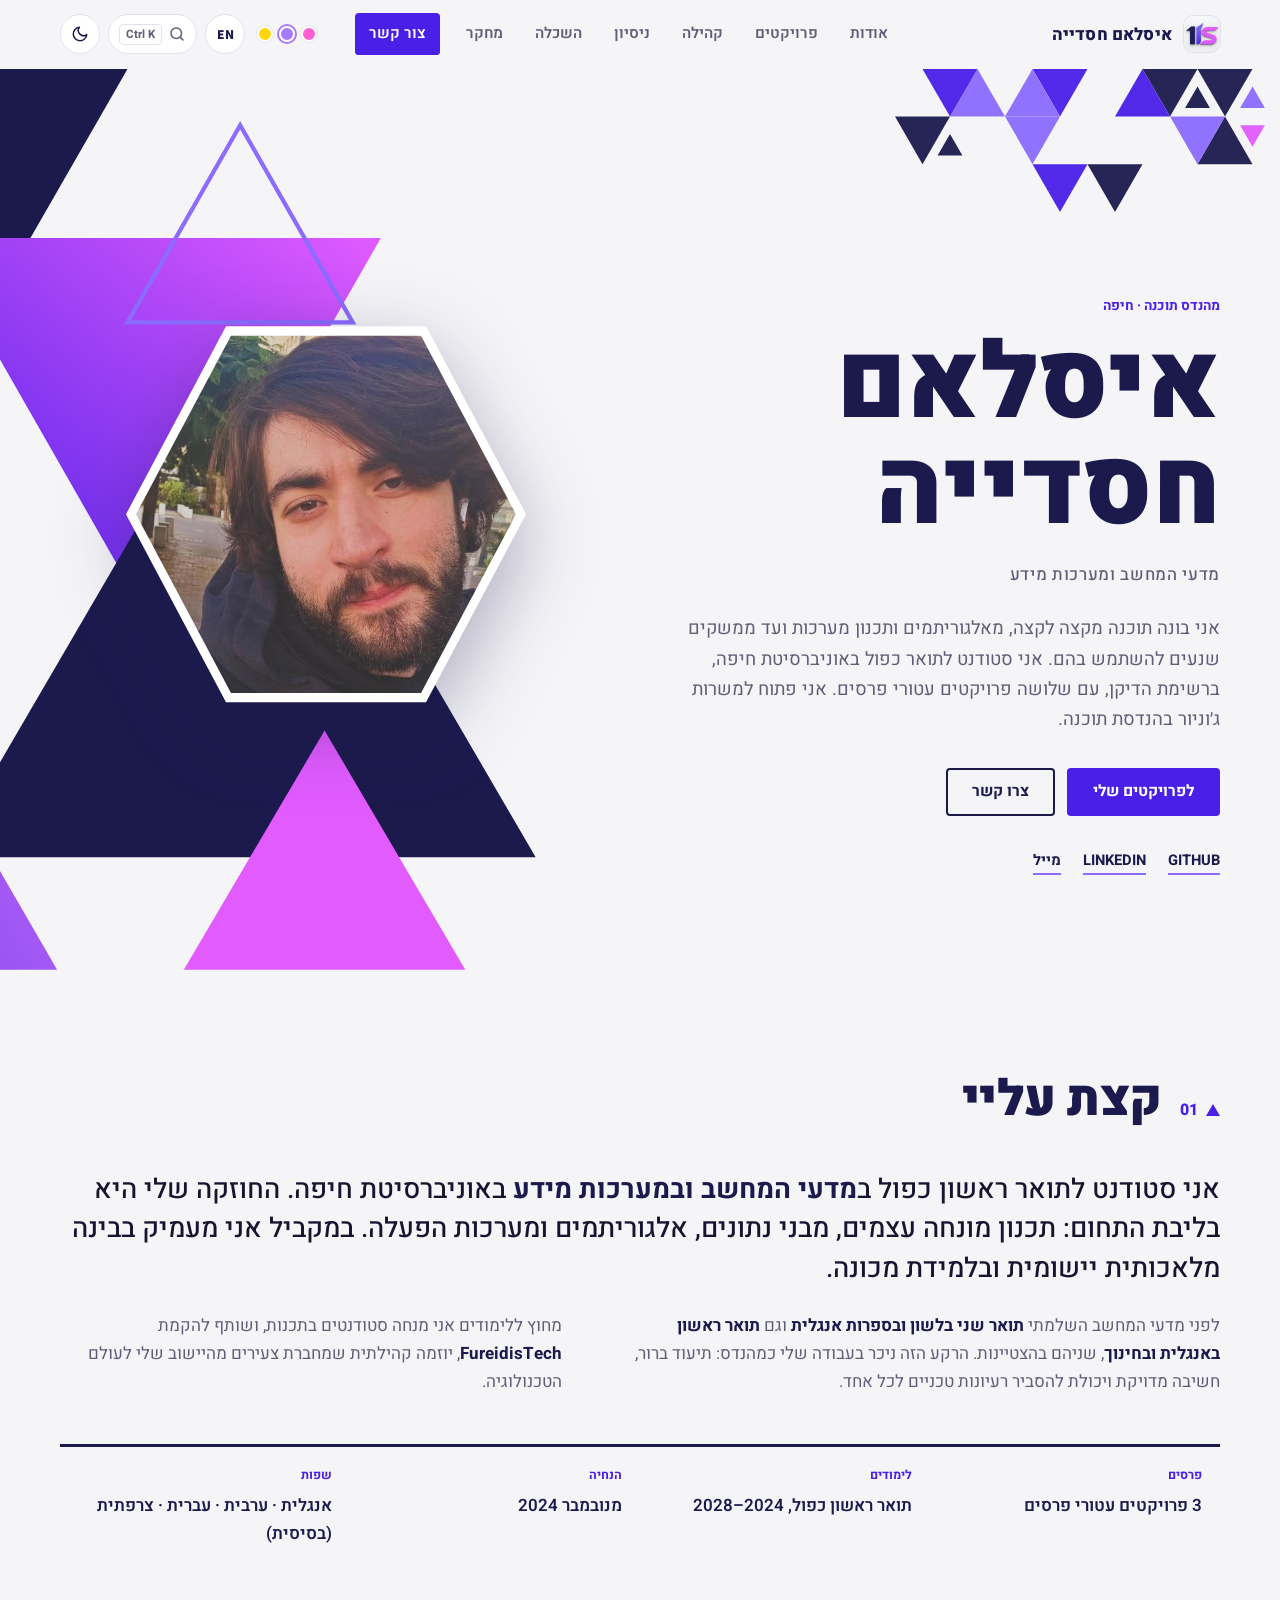
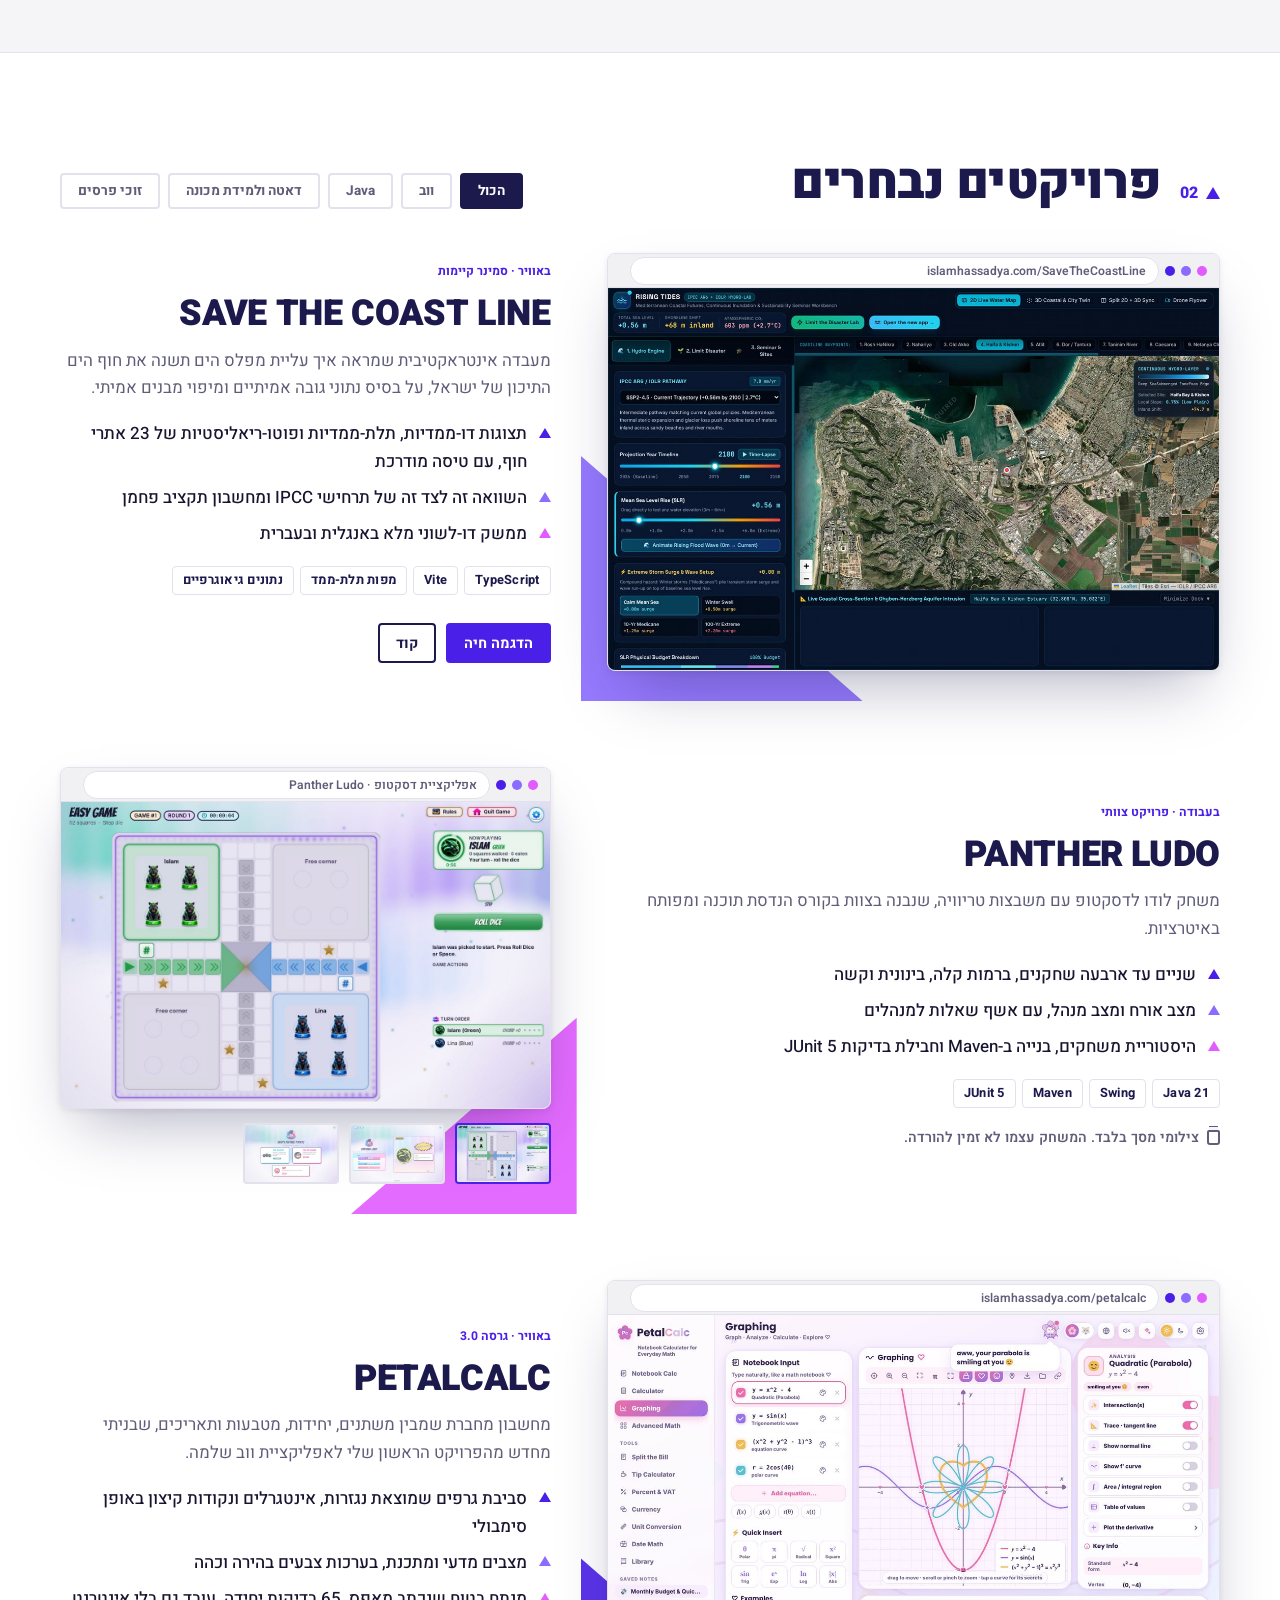
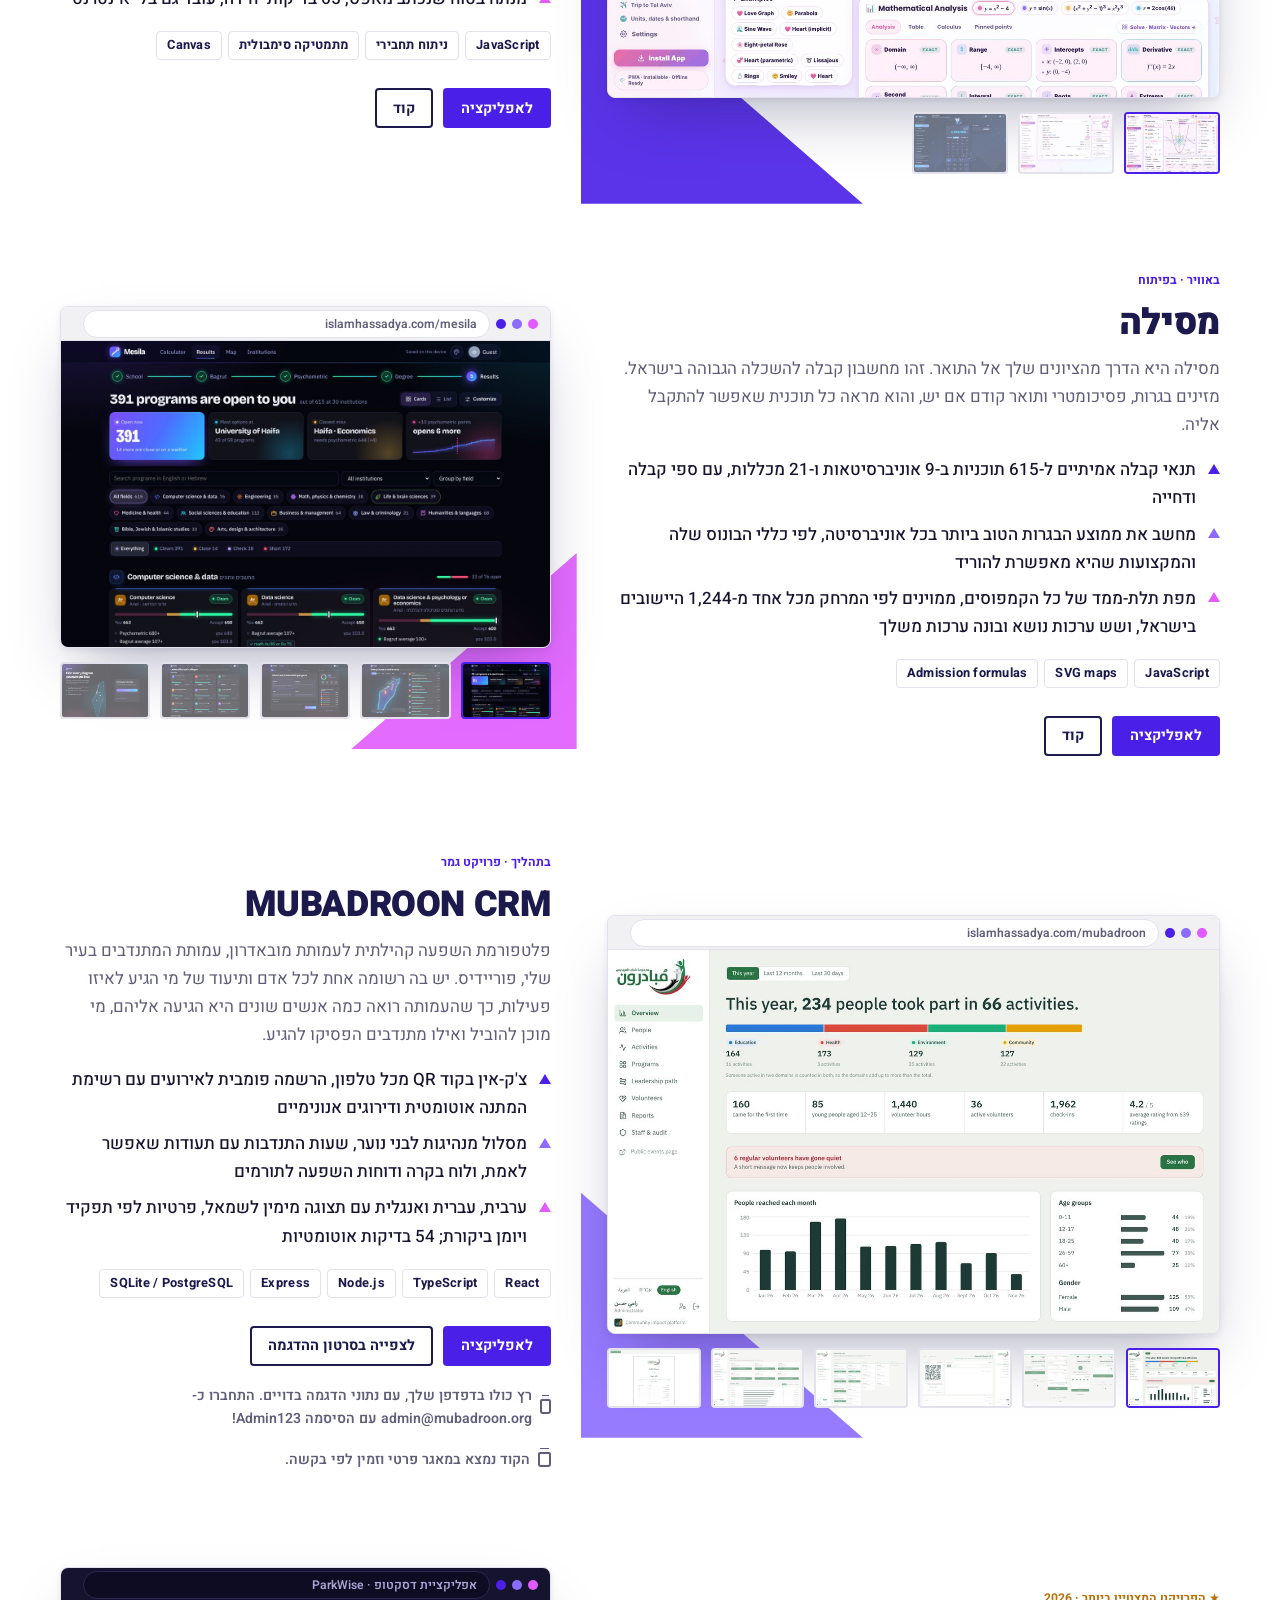
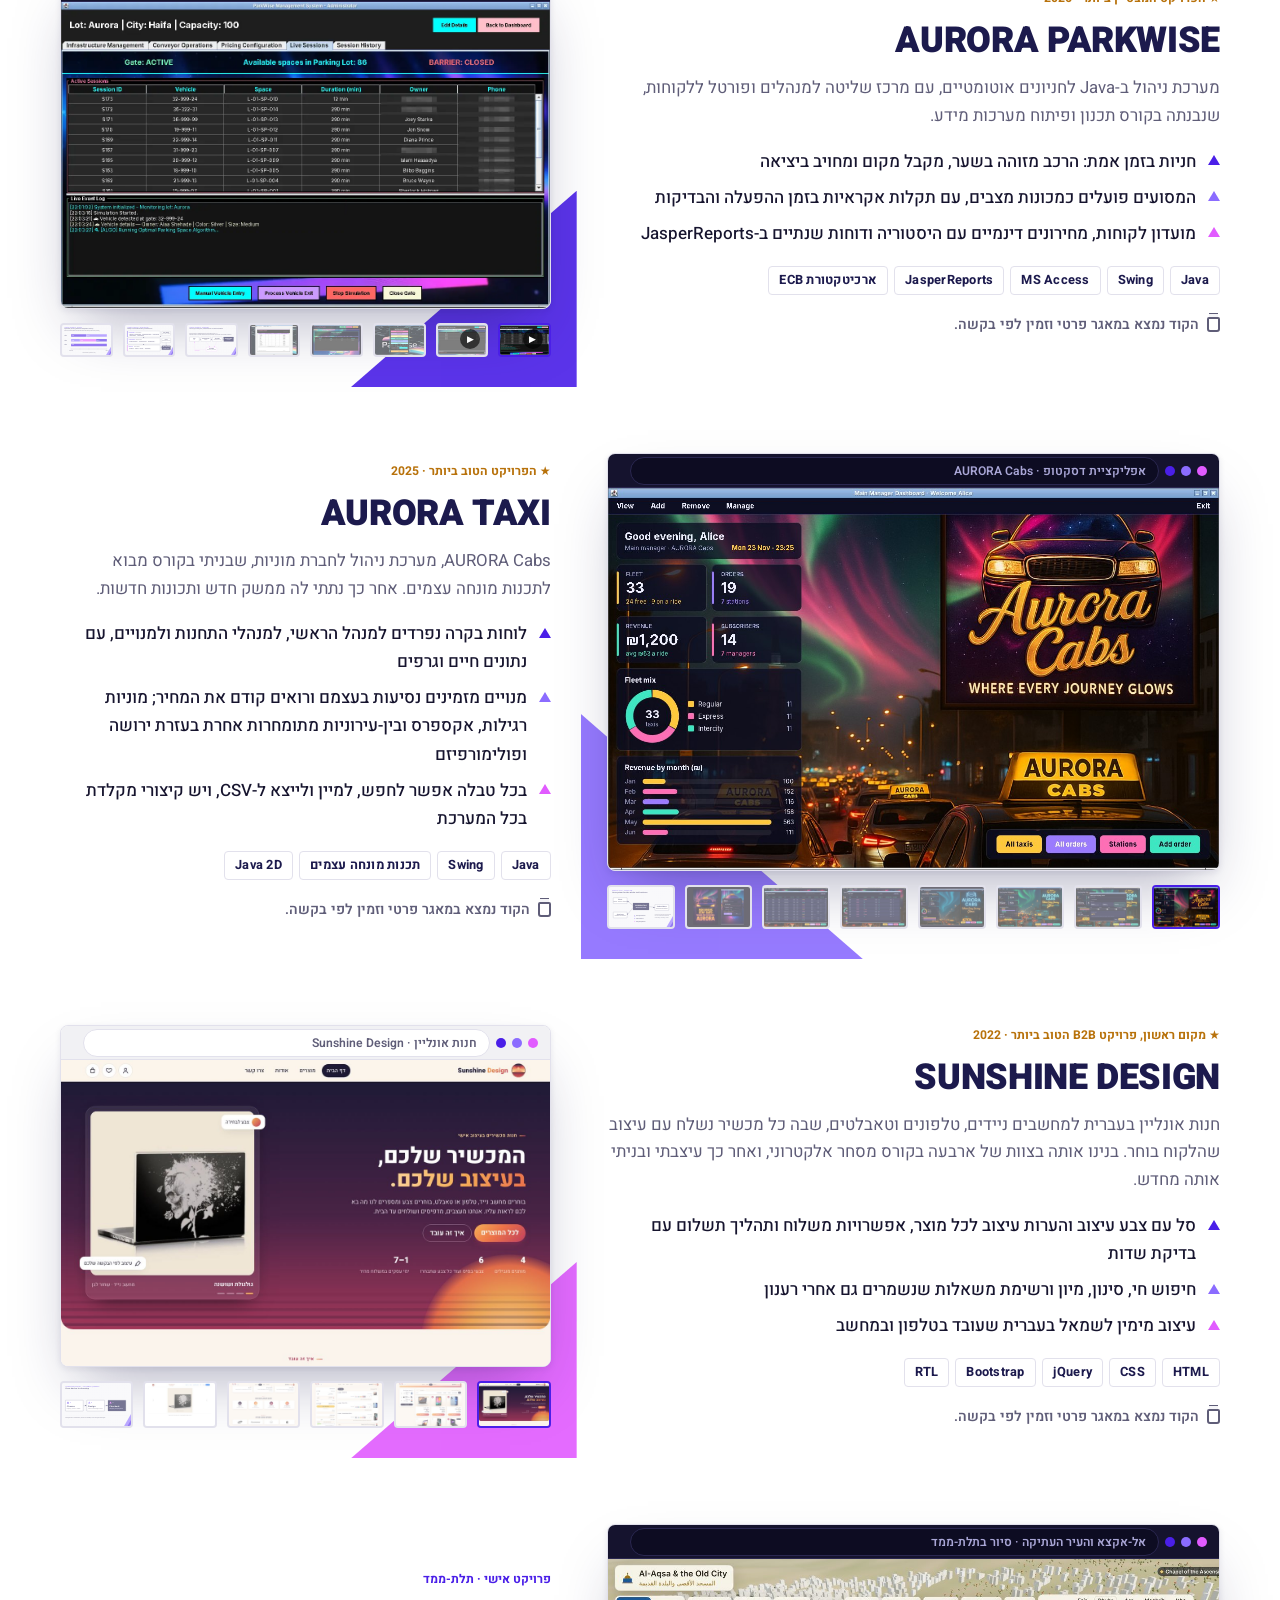
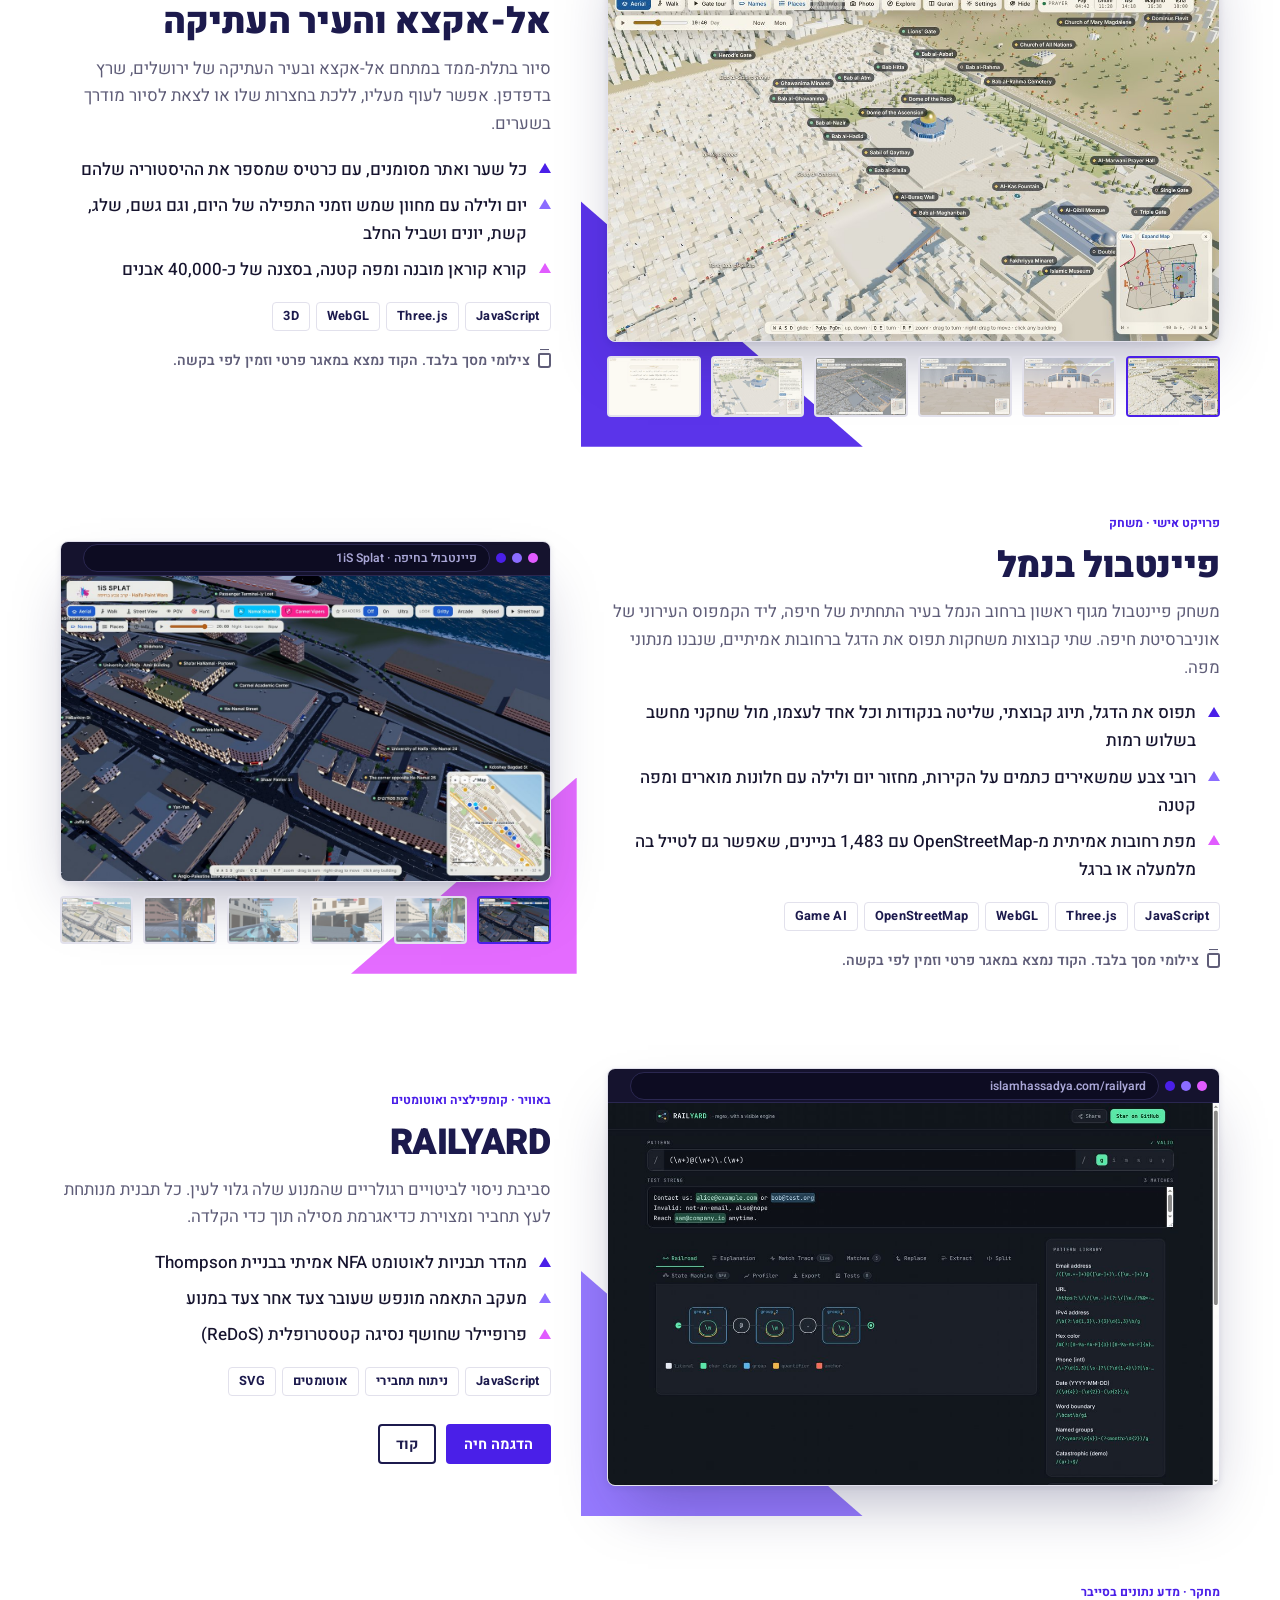
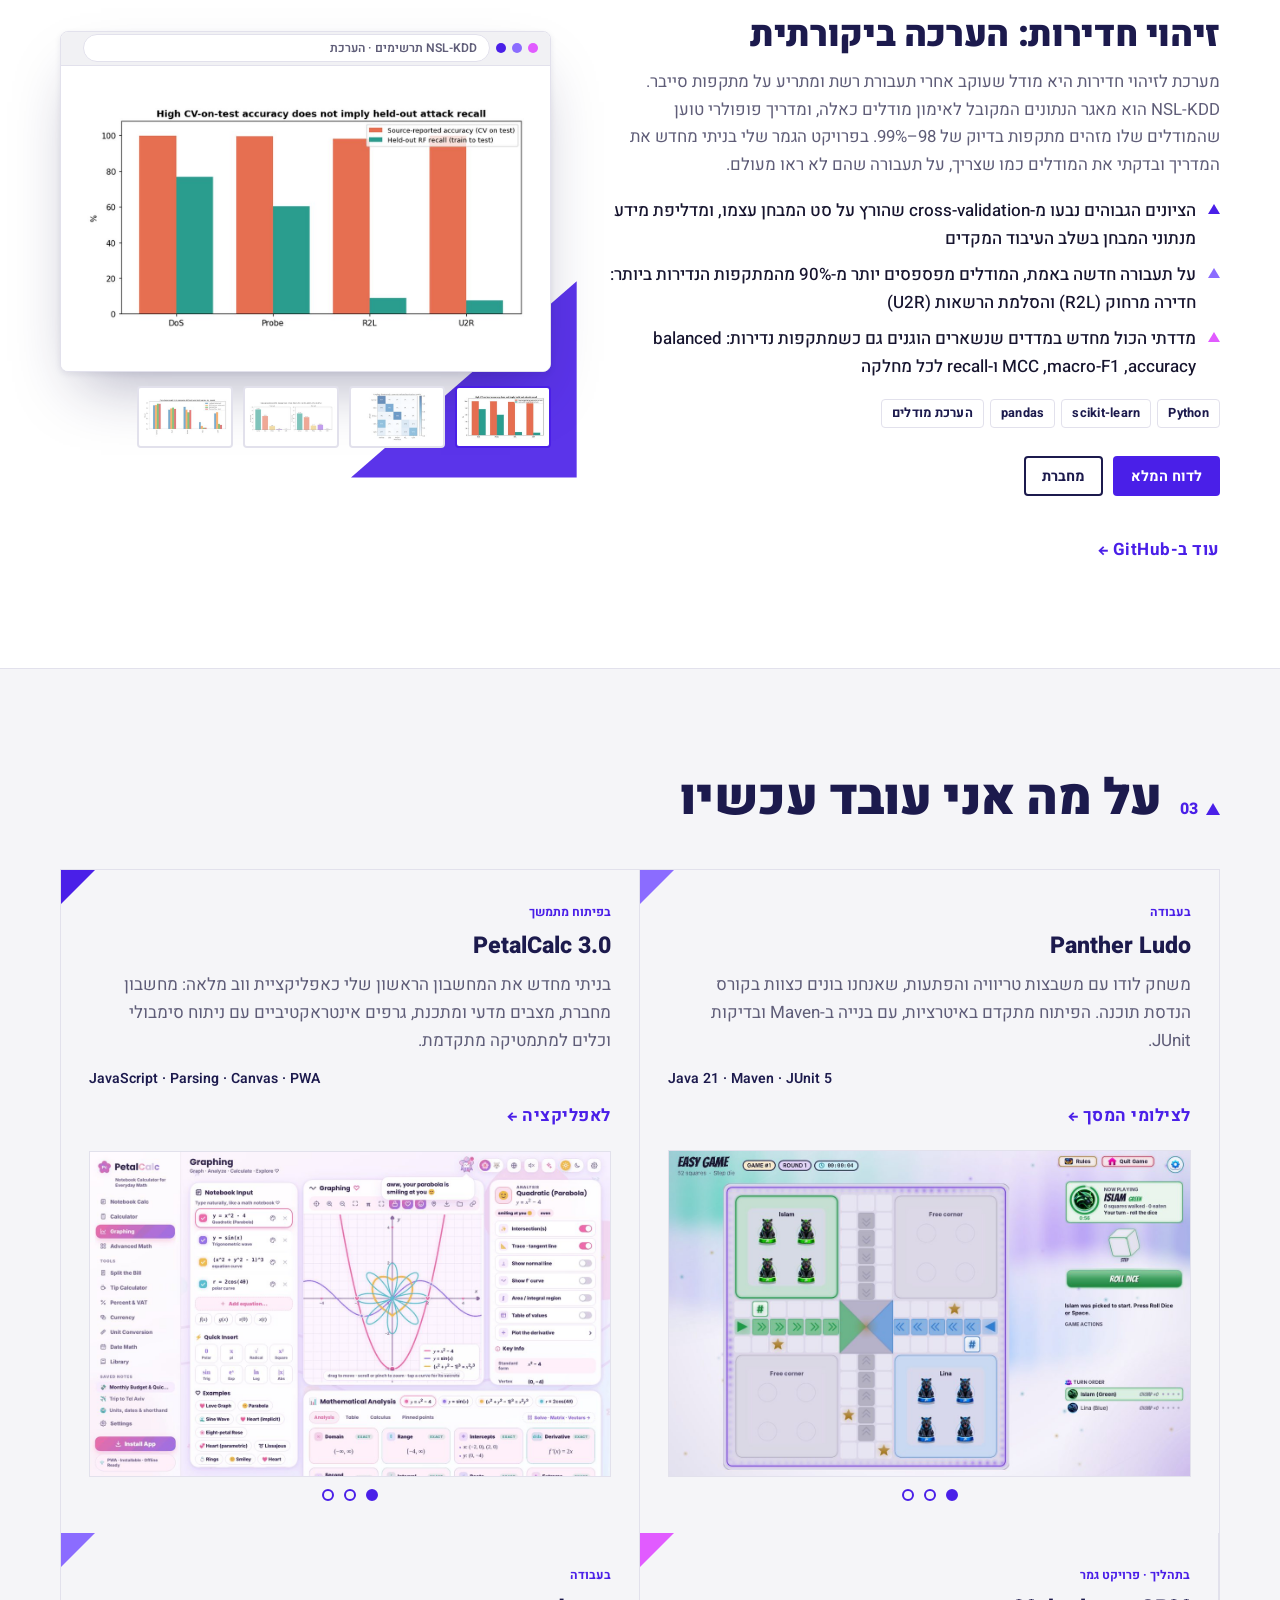
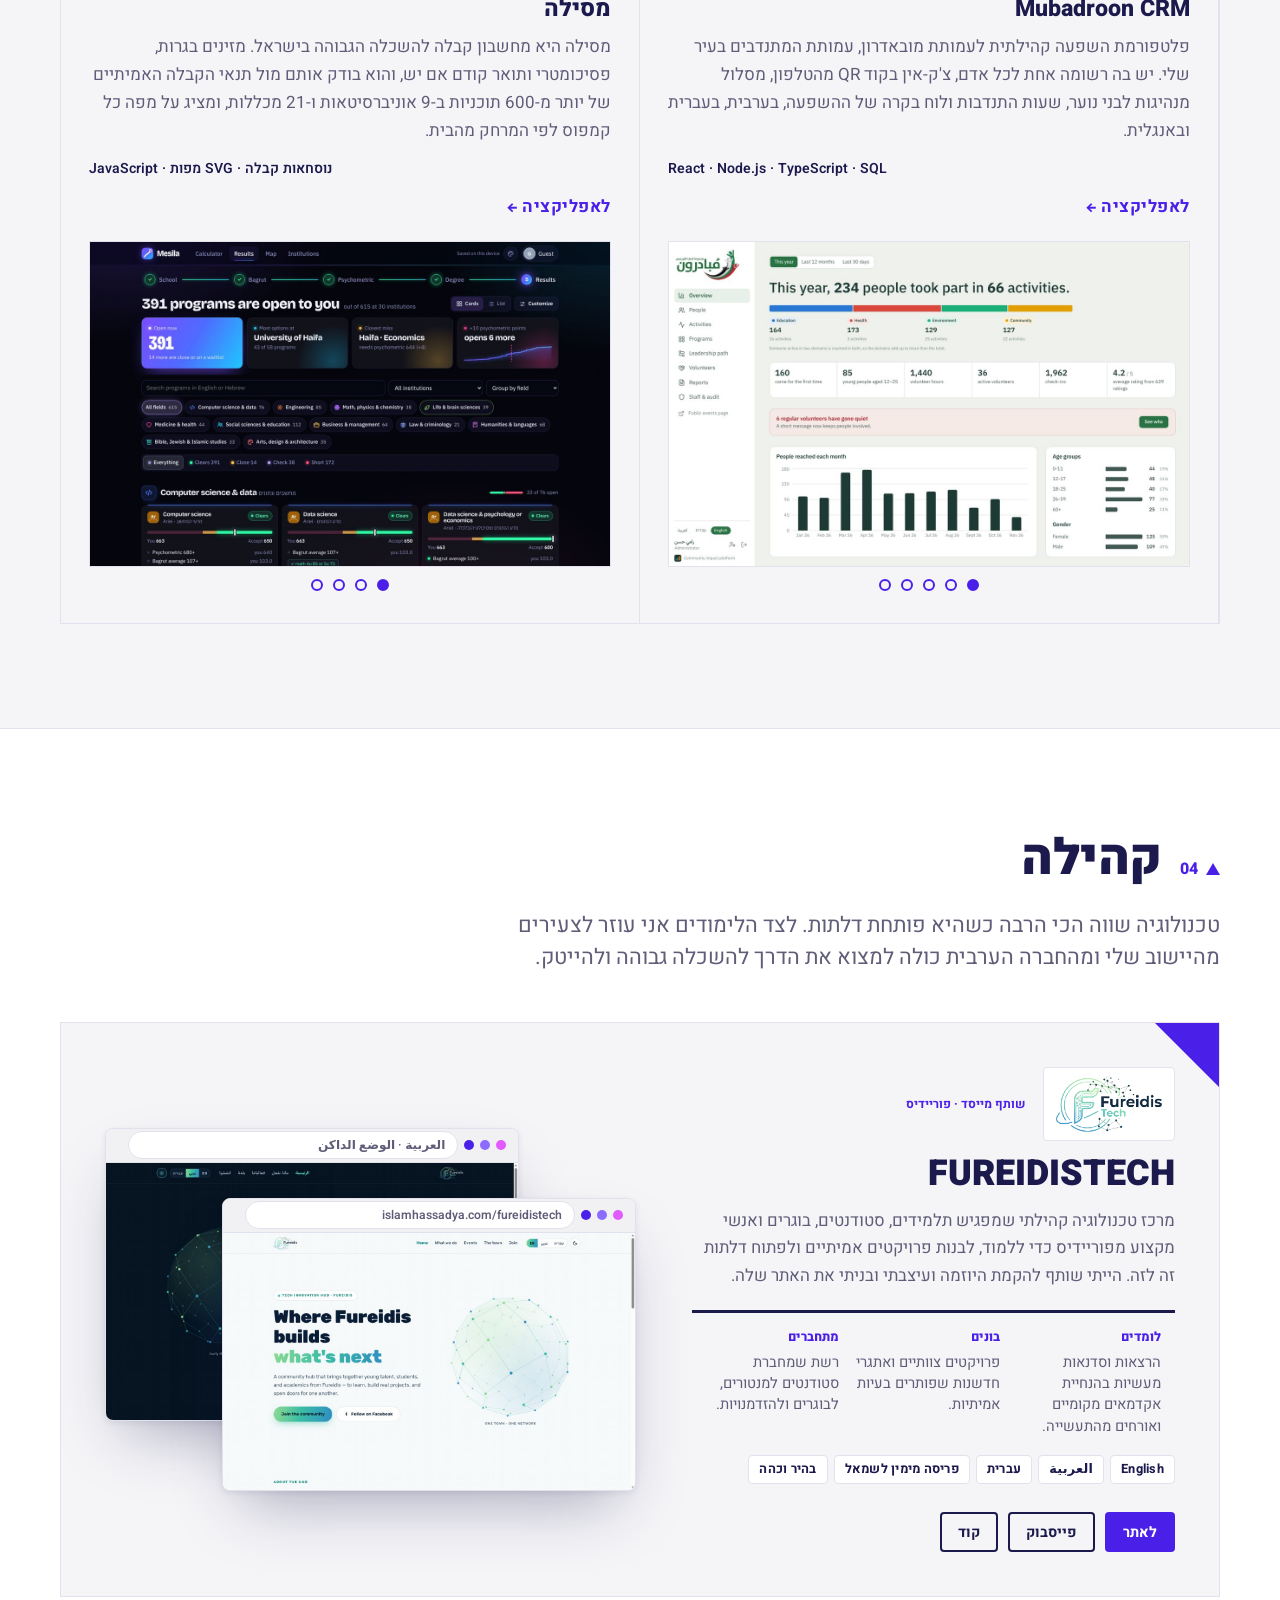
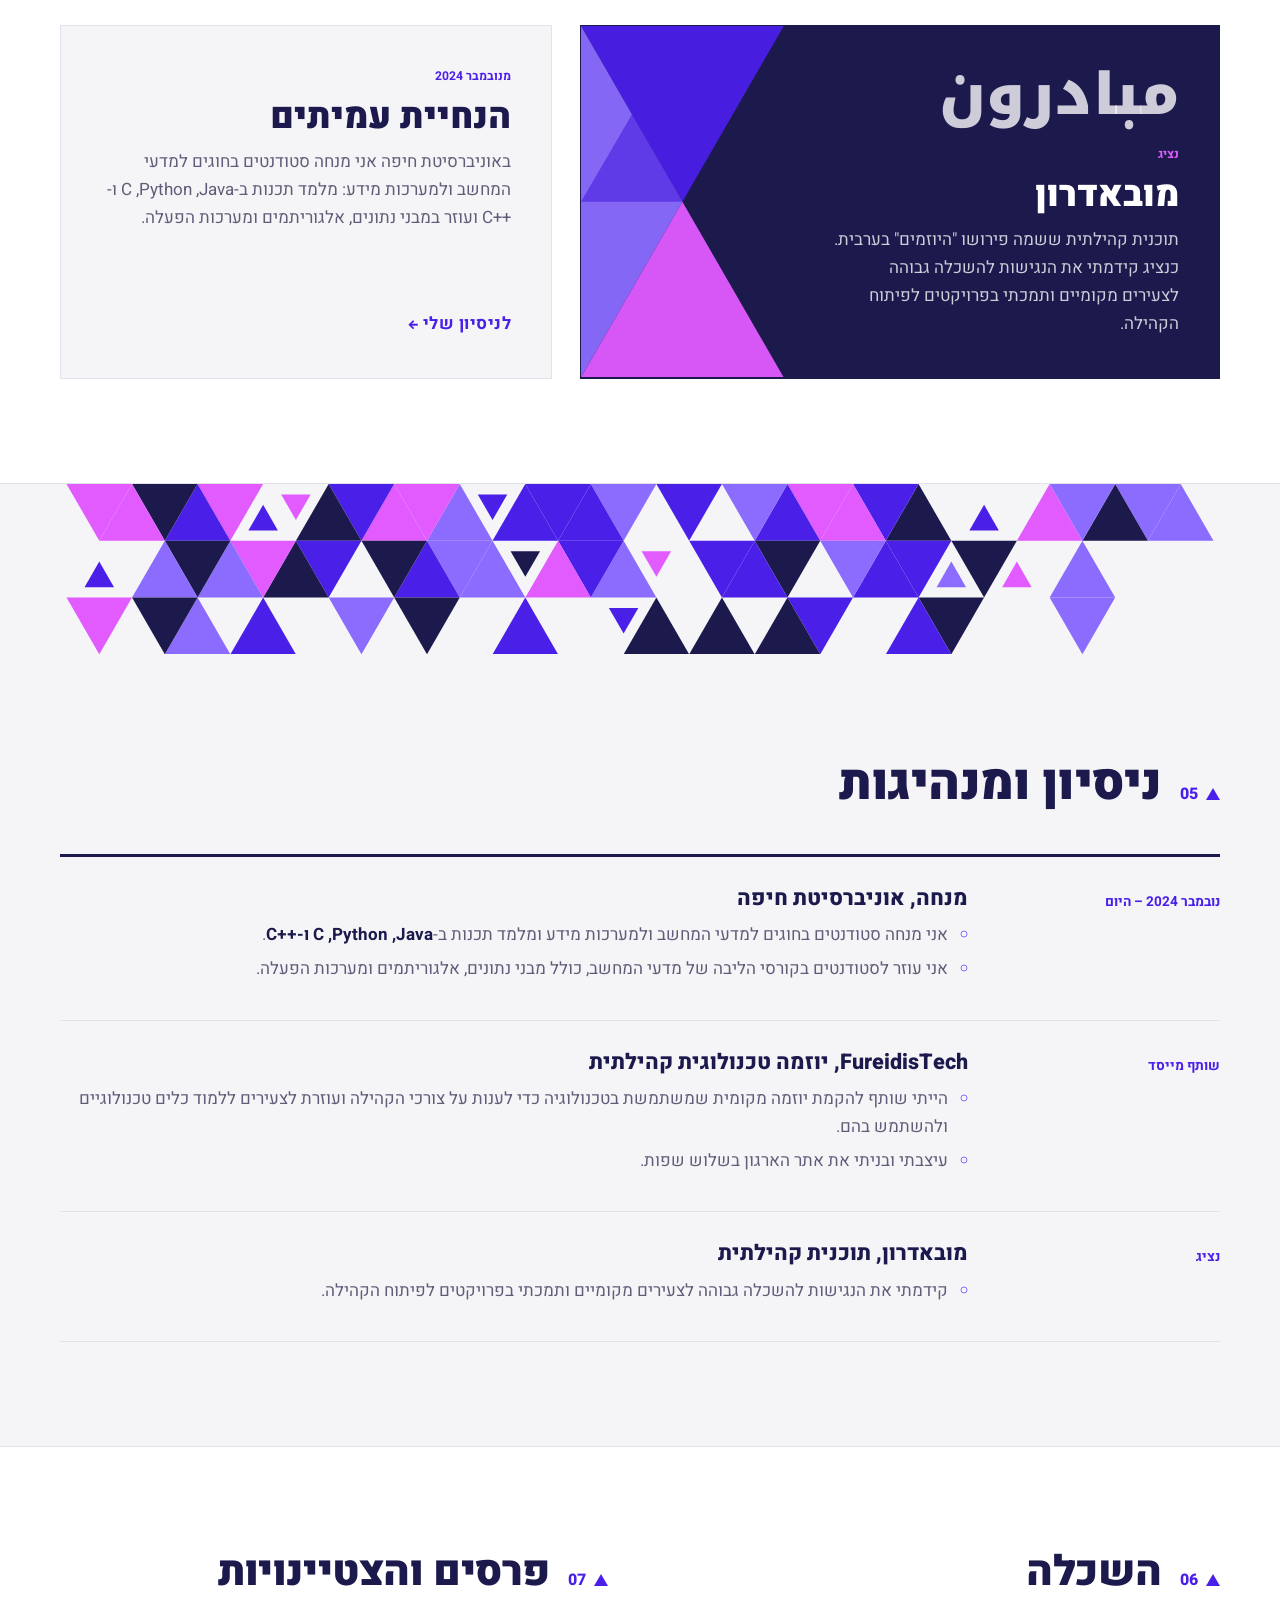
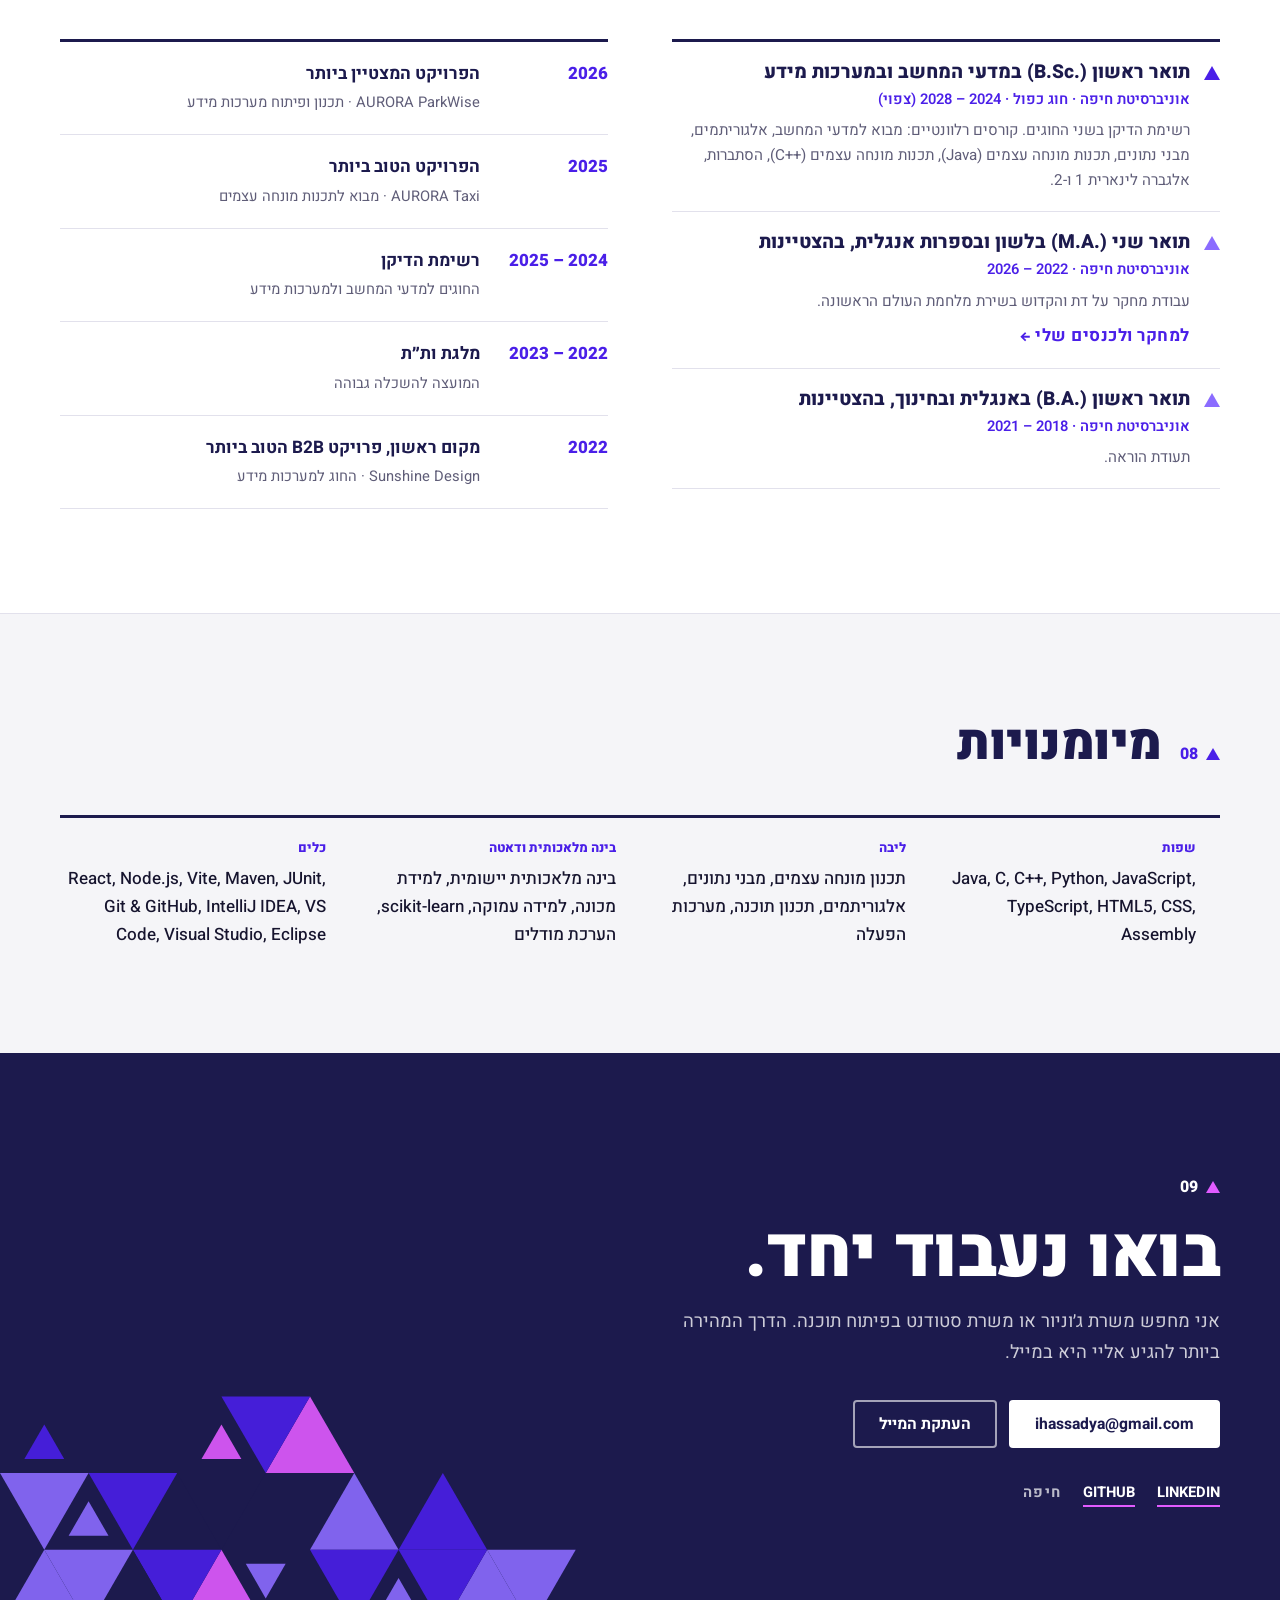
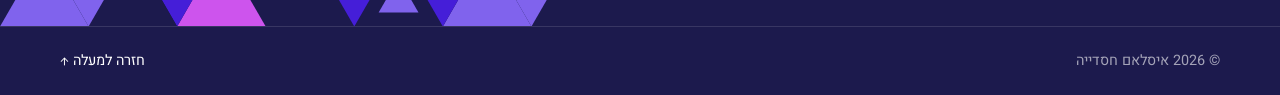
==== commit 15c8adfd: "Add Research & conferences page (EN + HE) Co-Authored-By: Claude Opus 5.5 <noreply@anthropic.com> Cl" ====
--- a/he/index.html
+++ b/he/index.html
@@ -14,7 +14,7 @@
 <meta content="https://islamhassadya.com/assets/islam.jpg" property="og:image"/>
 <meta content="#1c1a4d" name="theme-color"/>
 <script>try{var d=document.documentElement,t=localStorage.getItem("ih-mode"),a=localStorage.getItem("ih-accent");if(t)d.dataset.theme=t;if(a)d.dataset.accent=a}catch(e){}</script>
-<link href="https://islamhassadya.com/" rel="canonical"/>
+<link href="https://islamhassadya.com/he/" rel="canonical"/>
 <link href="../assets/favicon.png?v=4" id="favicon" rel="icon" sizes="64x64" type="image/png"/>
 <link href="../assets/favicon-32.png?v=4" rel="icon" sizes="32x32" type="image/png"/>
 <link href="../assets/apple-touch-icon.png?v=4" rel="apple-touch-icon"/>
@@ -25,7 +25,7 @@
 <link href="https://islamhassadya.com/" hreflang="en" rel="alternate"/>
 <link href="https://islamhassadya.com/he/" hreflang="he" rel="alternate"/>
 <link href="https://islamhassadya.com/" hreflang="x-default" rel="alternate"/>
-<link href="../style.css?v=21" rel="stylesheet"/>
+<link href="../style.css?v=28" rel="stylesheet"/>
 <!-- your saved design (written by the ?edit designer) -->
 <style id="custom-theme"></style>
 <meta content="he_IL" property="og:locale"/><link href="https://islamhassadya.com/" hreflang="en" rel="alternate"/><link href="https://islamhassadya.com/he/" hreflang="he" rel="alternate"/><link href="https://islamhassadya.com/" hreflang="x-default" rel="alternate"/><link href="https://fonts.googleapis.com/css2?family=Heebo:wght@400;500;600;700;800;900&amp;display=swap" rel="stylesheet"/></head>
@@ -46,6 +46,7 @@
 <li><a href="#community">קהילה</a></li>
 <li><a href="#experience">ניסיון</a></li>
 <li><a href="#education">השכלה</a></li>
+<li><a href="/he/research/">מחקר</a></li>
 <li><a class="nav-cta" href="#contact">צור קשר</a></li>
 <li aria-label="צבע הדגשה" class="menu-swatches" role="group"><span>צבע</span>
 <button aria-label="הדגשה בוורוד" class="swatch" data-accent="pink" style="--c:#ff5fd2" type="button"></button><button aria-label="הדגשה בסגול" class="swatch" data-accent="purple" style="--c:#a77bff" type="button"></button><button aria-label="הדגשה בצהוב" class="swatch" data-accent="yellow" style="--c:#ffd60a" type="button"></button></li>
@@ -623,7 +624,8 @@
 <li>
 <h3 data-edit="">תואר שני (M.A.‎) בלשון ובספרות אנגלית, בהצטיינות</h3>
 <p class="meta" data-edit="">אוניברסיטת חיפה · 2022 – 2026</p>
-<p data-edit="">עבודת מחקר על שירת מלחמת העולם הראשונה.</p>
+<p data-edit="">עבודת מחקר על דת והקדוש בשירת מלחמת העולם הראשונה.</p>
+<a class="arrow" href="/he/research/">למחקר ולכנסים שלי</a>
 </li>
 <li>
 <h3 data-edit="">תואר ראשון (B.A.‎) באנגלית ובחינוך, בהצטיינות</h3>
@@ -689,7 +691,7 @@
 </dialog>
 <dialog aria-label="צילום מסך" class="lightbox" id="lightbox"><button aria-label="סגירה" class="lb-close" type="button">×</button><img alt=""/></dialog>
 <div aria-live="polite" class="toast" id="toast" role="status"></div>
-<script src="../script.js?v=12"></script>
-<script src="../features.js?v=3"></script>
+<script src="../script.js?v=13"></script>
+<script src="../features.js?v=4"></script>
 </body>
 </html>
--- a/style.css
+++ b/style.css
@@ -384,15 +384,38 @@
 /* education & awards */
 .two { display: grid; grid-template-columns: 1fr 1fr; gap: 64px; }
 .edu { list-style: none; margin: 0; padding: 0; border-top: 3px solid var(--rule); }
-.edu li { position: relative; padding: 18px 0 18px 30px; border-bottom: 1px solid var(--line); }
-.edu li::before { content: ""; position: absolute; left: 0; top: 24px; border-left: 8px solid transparent; border-right: 8px solid transparent; border-bottom: 14px solid var(--g3); }
-.edu li:first-child::before { border-bottom-color: var(--g2); }
+.edu > li { position: relative; padding: 18px 0 18px 30px; border-bottom: 1px solid var(--line); }
+.edu > li::before { content: ""; position: absolute; left: 0; top: 24px; border-left: 8px solid transparent; border-right: 8px solid transparent; border-bottom: 14px solid var(--g3); }
+.edu > li:first-child::before { border-bottom-color: var(--g2); }
 .edu h3 { font-size: 1.2rem; font-weight: 800; color: var(--hc); line-height: 1.25; }
 .edu .meta { margin: 4px 0 6px; font-weight: 600; color: var(--g2t); font-size: .92rem; }
 .edu p:last-child { font-size: .95rem; }
 .edu p:last-child { color: var(--muted); }
+/* research */
+.thesis { display: grid; grid-template-columns: 1.7fr 1fr; gap: 0; margin: 0 0 72px; border: 1px solid var(--line); border-top: 4px solid var(--g2); background: var(--paper); position: relative; }
+.thesis::after { content: ""; position: absolute; top: 0; right: 0; border-top: 40px solid var(--g2); border-left: 40px solid transparent; }
+.thesis-main { padding: 40px 44px; }
+.thesis-main .label { color: var(--g2t); margin: 0 0 14px; }
+.thesis-main h3 { font-size: clamp(1.6rem, 2.6vw, 2.2rem); font-weight: 900; line-height: 1.1; color: var(--hc); margin: 0; letter-spacing: -.01em; }
+.thesis-sub { margin: 10px 0 18px; font-size: 1.1rem; font-style: italic; color: var(--hc); }
+.thesis-main p:last-child { color: var(--muted); margin: 0; max-width: 62ch; }
+.thesis-kw { padding: 40px 44px; border-inline-start: 1px solid var(--line); }
+.thesis-kw .label { color: var(--g2t); margin: 0 0 10px; }
+.thesis-kw ul { list-style: none; margin: 0; padding: 0; }
+.thesis-kw li { position: relative; padding: 11px 0 11px 22px; border-bottom: 1px solid var(--line); font-weight: 700; color: var(--hc); }
+.thesis-kw li::before { content: ""; position: absolute; left: 0; top: 17px; border-left: 6px solid transparent; border-right: 6px solid transparent; border-bottom: 10px solid var(--g2); }
+[dir="rtl"] .thesis-kw li { padding: 11px 22px 11px 0; } [dir="rtl"] .thesis-kw li::before { left: auto; right: 0; }
+[dir="rtl"] .thesis::after { right: auto; left: 0; border-left: 0; border-right: 40px solid transparent; }
+.sub-head { font-size: .82rem; font-weight: 800; letter-spacing: .16em; text-transform: uppercase; color: var(--hc); margin: 0 0 14px; }
+.research > li > p:not(.meta):not(.themes) { color: var(--muted); font-size: .95rem; margin: 0; }
+.themes { margin: 8px 0 0; font-size: .8rem; font-weight: 700; letter-spacing: .08em; text-transform: uppercase; color: var(--g2t); }
+.themes i { font-style: normal; color: var(--g3); margin: 0 4px; }
+.confs b { font-size: 1.02rem; line-height: 1.35; }
+.confs small { display: block; }
+.confs .cdesc { margin: 6px 0 0; color: var(--ink); font-size: .93rem; }
+@media (max-width: 860px) { .thesis { grid-template-columns: 1fr; } .thesis-kw { border-inline-start: 0; border-top: 1px solid var(--line); } .thesis-main, .thesis-kw { padding: 28px 24px; } }
 .awards { list-style: none; margin: 0; padding: 0; border-top: 3px solid var(--rule); }
-.awards li { display: grid; grid-template-columns: 112px 1fr; gap: 16px; padding: 18px 0; border-bottom: 1px solid var(--line); }
+.awards > li { display: grid; grid-template-columns: 112px 1fr; gap: 16px; padding: 18px 0; border-bottom: 1px solid var(--line); }
 .yr { font-weight: 800; color: var(--g2t); }
 .awards b { display: block; font-size: 1.08rem; color: var(--hc); }
 .awards small { color: var(--muted); font-size: .92rem; }
@@ -492,7 +515,7 @@
 [dir="rtl"] .geo-band { transform: scaleX(-1); }
 [dir="rtl"] .num { padding-inline-start: 22px; } [dir="rtl"] .num::before { left: auto; right: 0; }
 [dir="rtl"] .hl li::before { left: auto; right: 0; }
-[dir="rtl"] .edu li { padding: 18px 30px 18px 0; } [dir="rtl"] .edu li::before { left: auto; right: 0; }
+[dir="rtl"] .edu > li { padding: 18px 30px 18px 0; } [dir="rtl"] .edu > li::before { left: auto; right: 0; }
 [dir="rtl"] .case-media::before { right: auto; left: -26px; clip-path: polygon(0 0, 100% 100%, 0 100%); }
 [dir="rtl"] .case:nth-child(even) .case-media::before { left: auto; right: -26px; clip-path: polygon(100% 0, 100% 100%, 0 100%); }
 [dir="rtl"] .now-card::before { right: auto; left: 0; border-left: 0; border-right: 34px solid transparent; }
@@ -522,3 +545,8 @@
 .reel-dots button[aria-current="true"] { background: var(--g2); }
 .reel-dots button:focus-visible { outline: 2px solid var(--g2); outline-offset: 3px; }
 @media (prefers-reduced-motion: reduce) { .reel-view img { transition: none; transform: none; } }
+.edu > li > p:not(.meta):not(.themes) { color: var(--muted); font-size: .95rem; }
+.edu .arrow { display: inline-block; margin-top: 8px; }
+.page-top { padding-top: 150px; min-height: 70vh; }
+.page-intro { max-width: 70ch; margin: -8px 0 40px; color: var(--muted); font-size: 1.08rem; }
+.edu p.themes, .edu p.themes:last-child { color: var(--g2t); font-size: .8rem; }
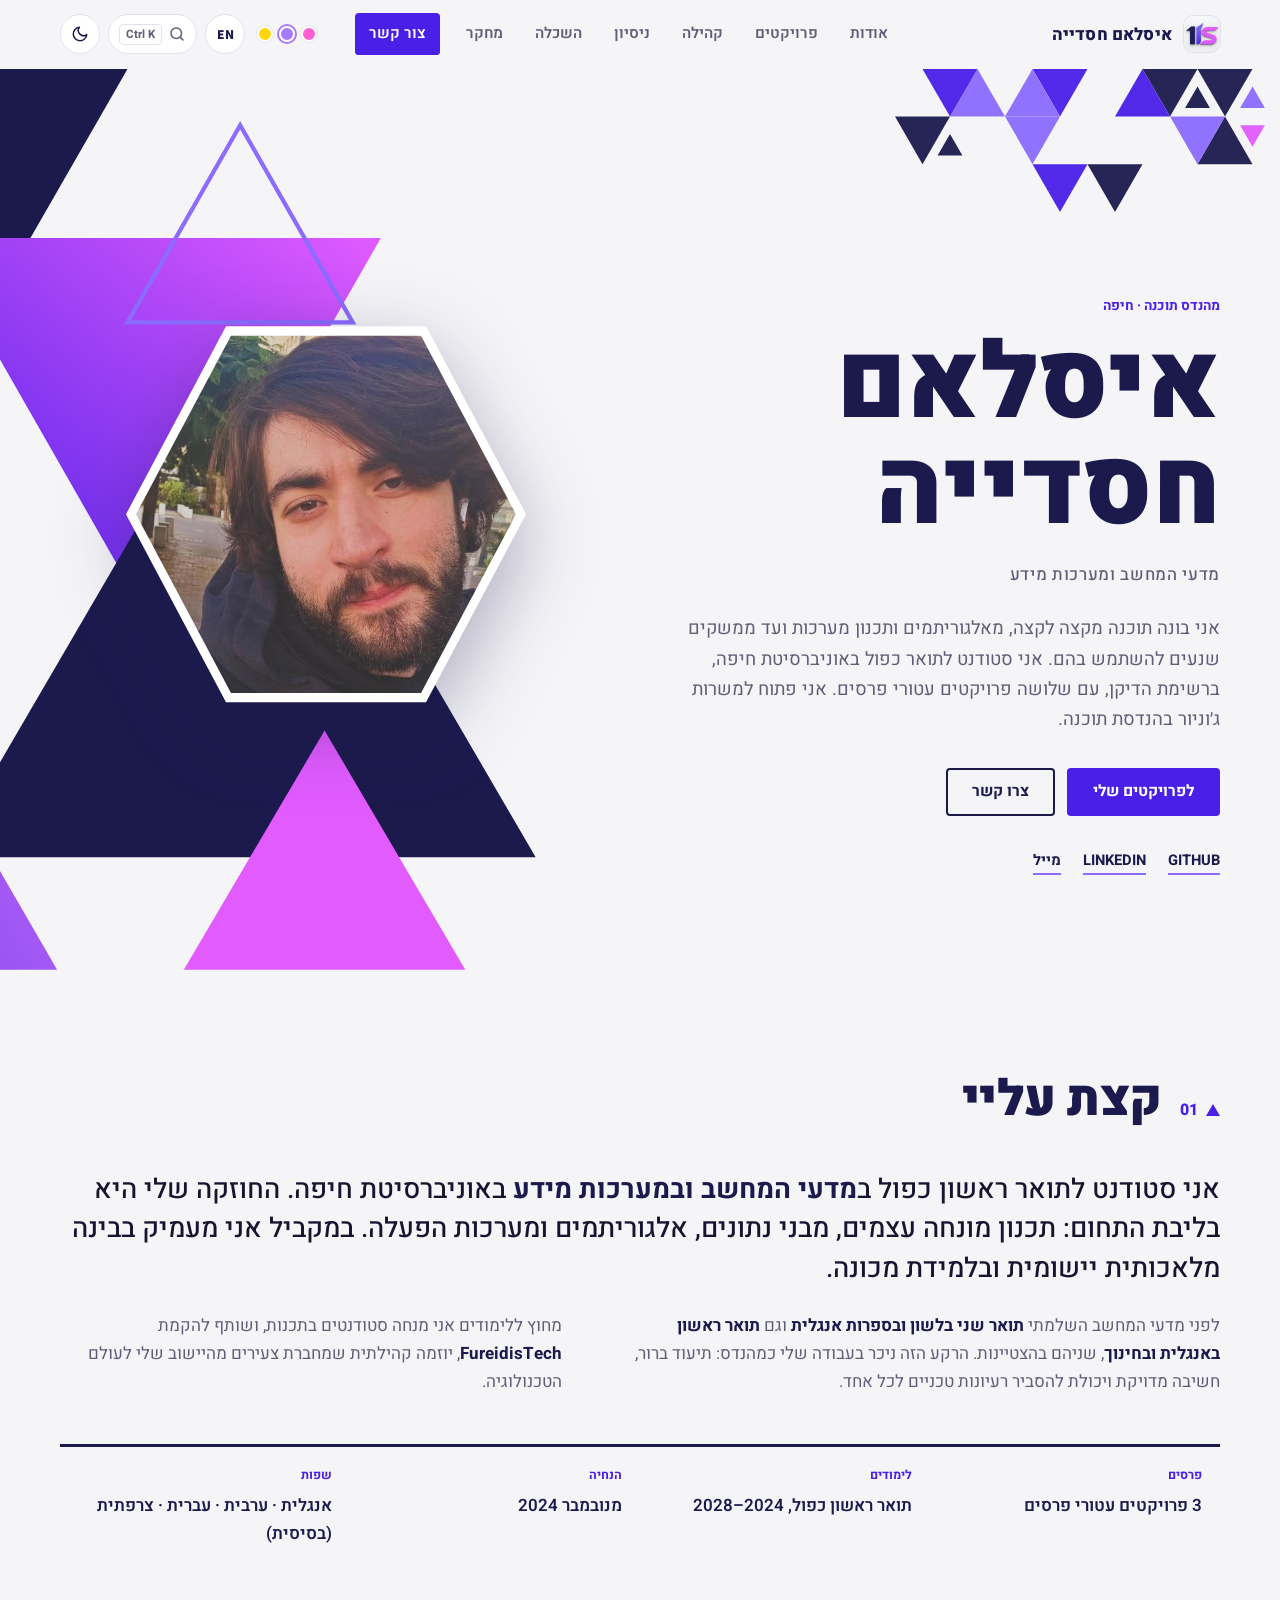
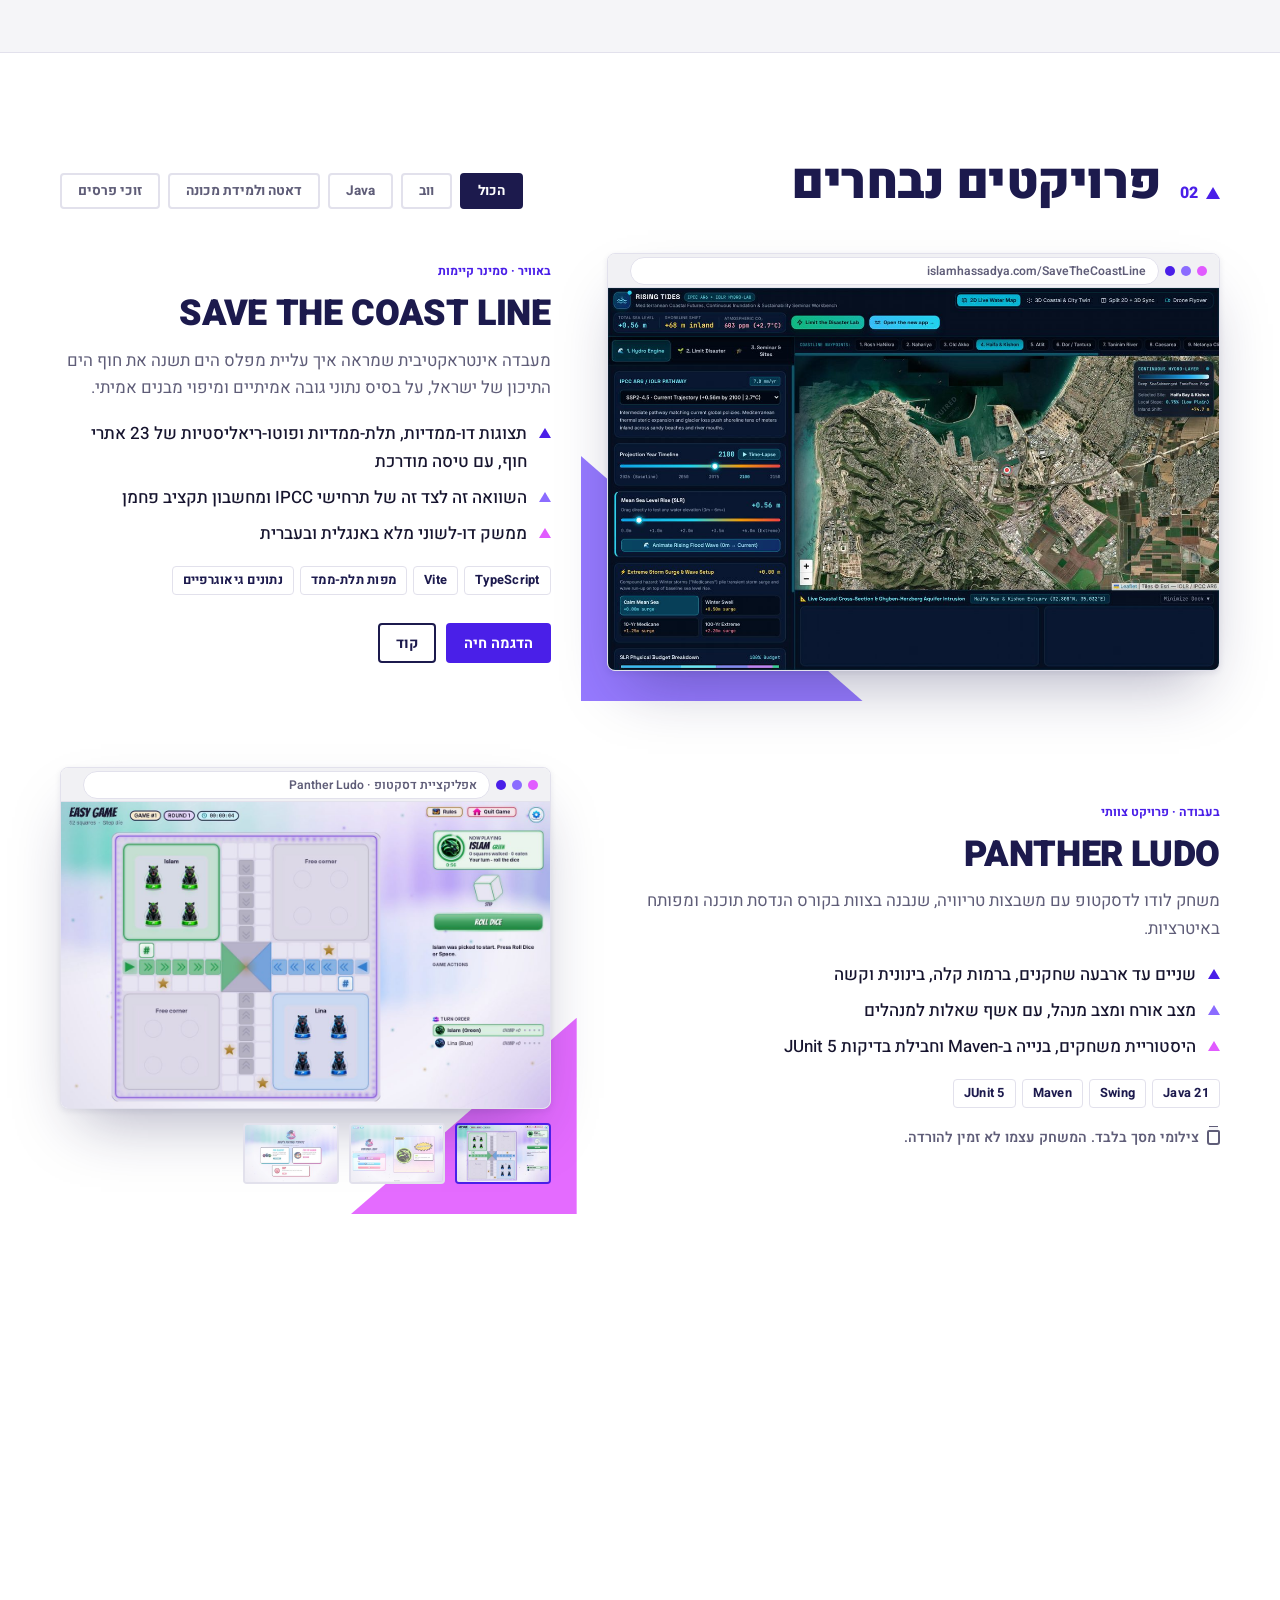
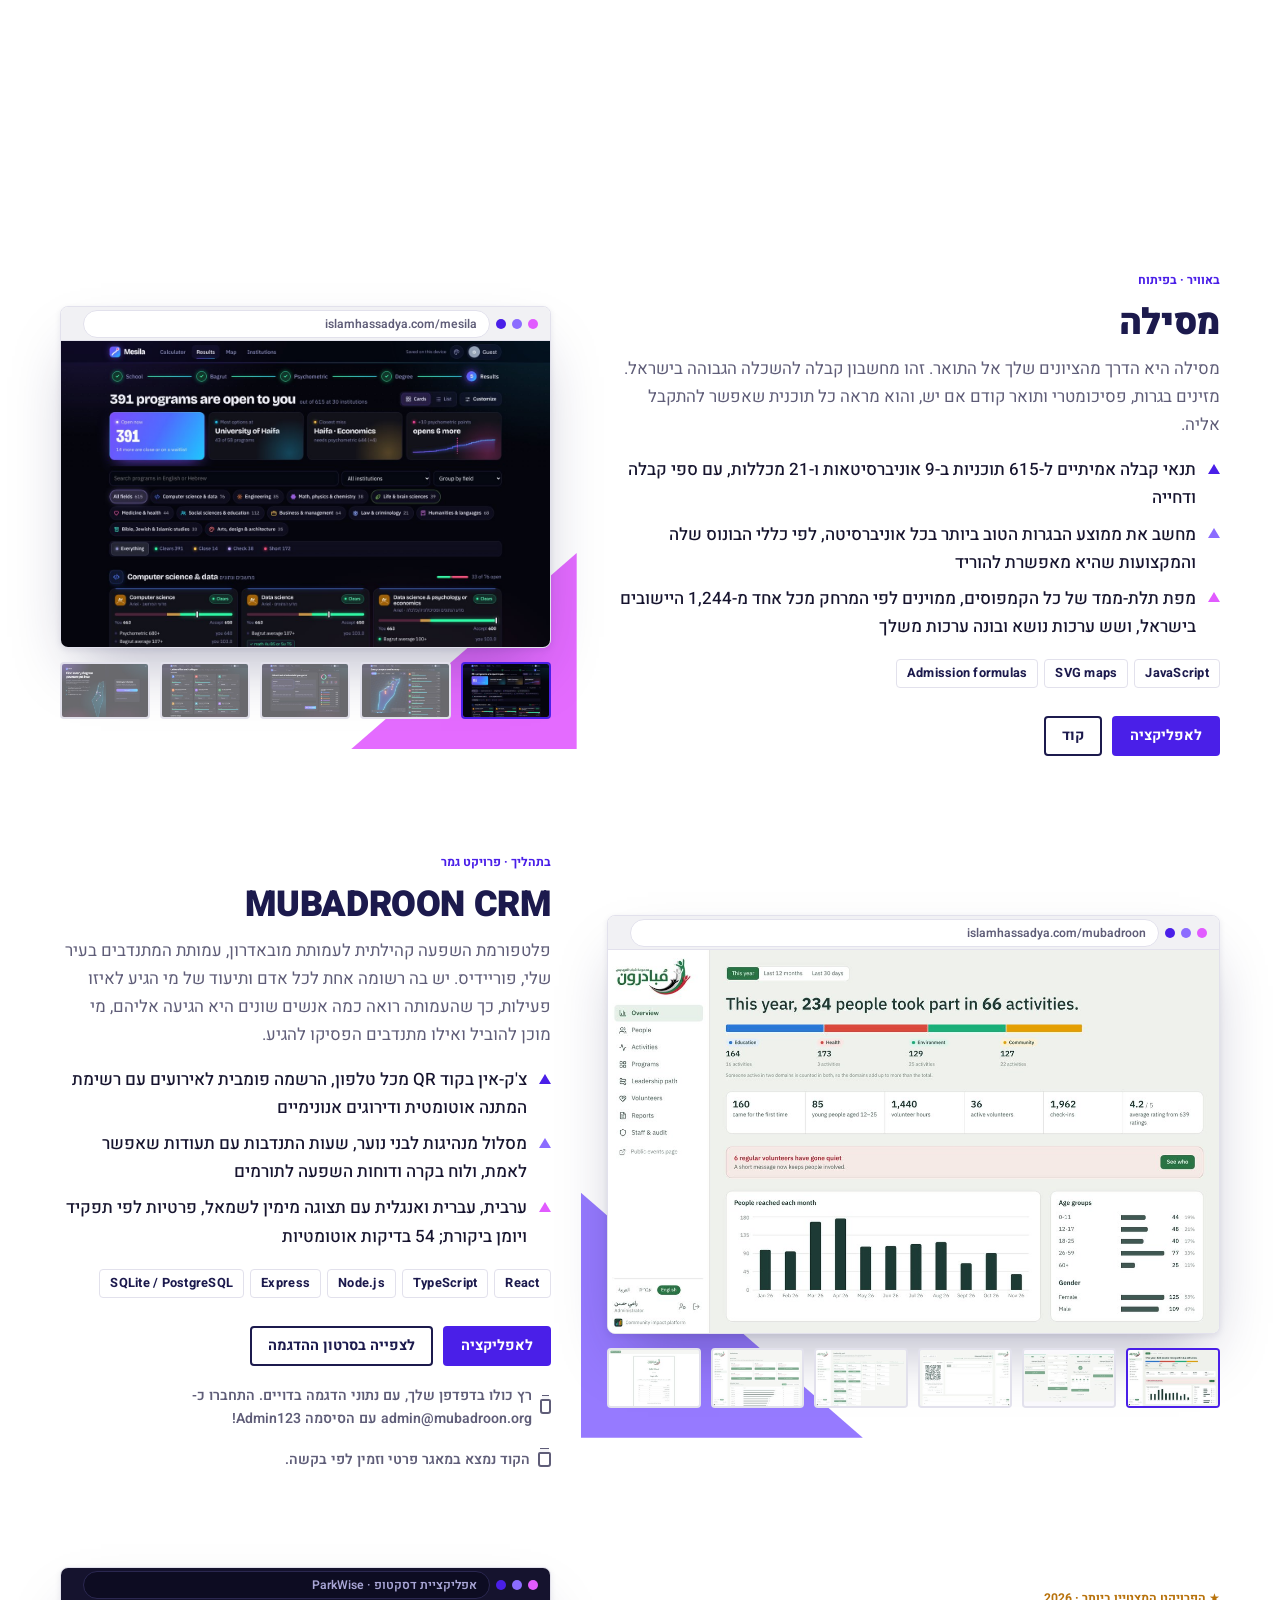
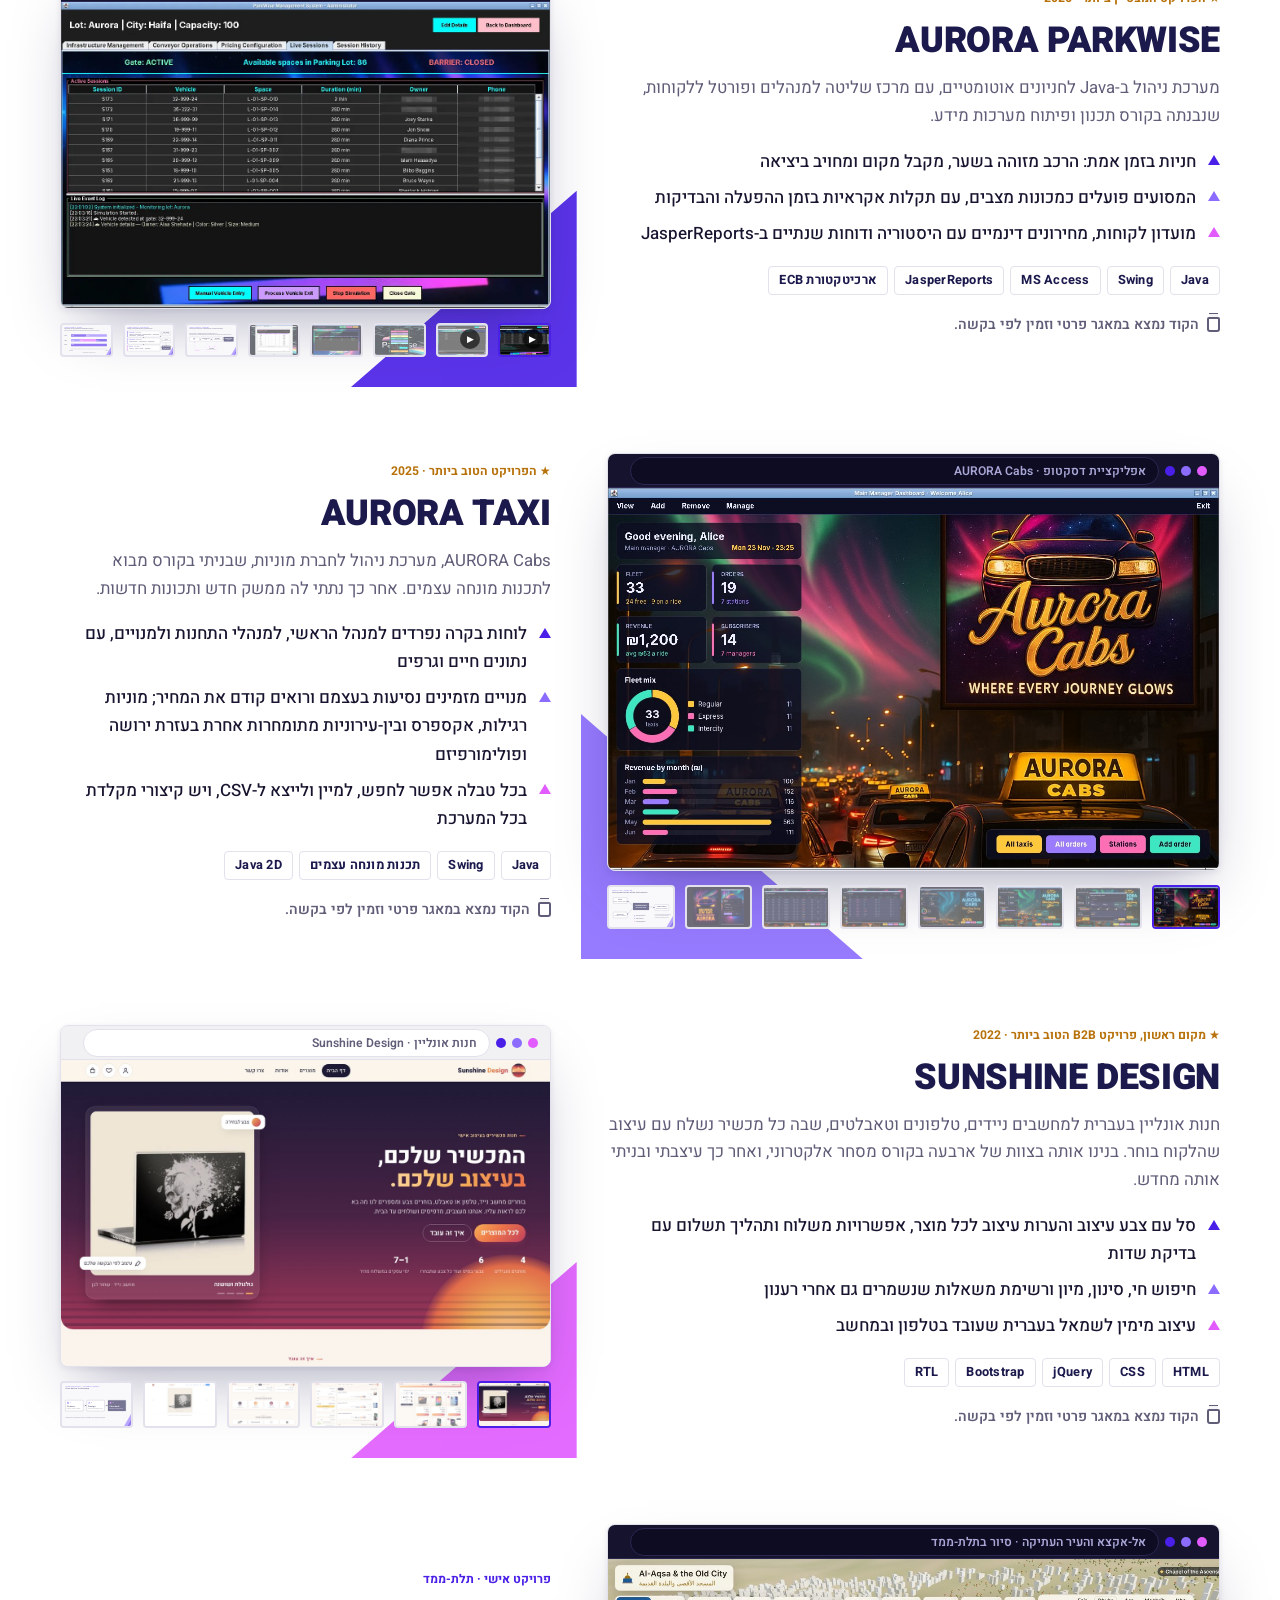
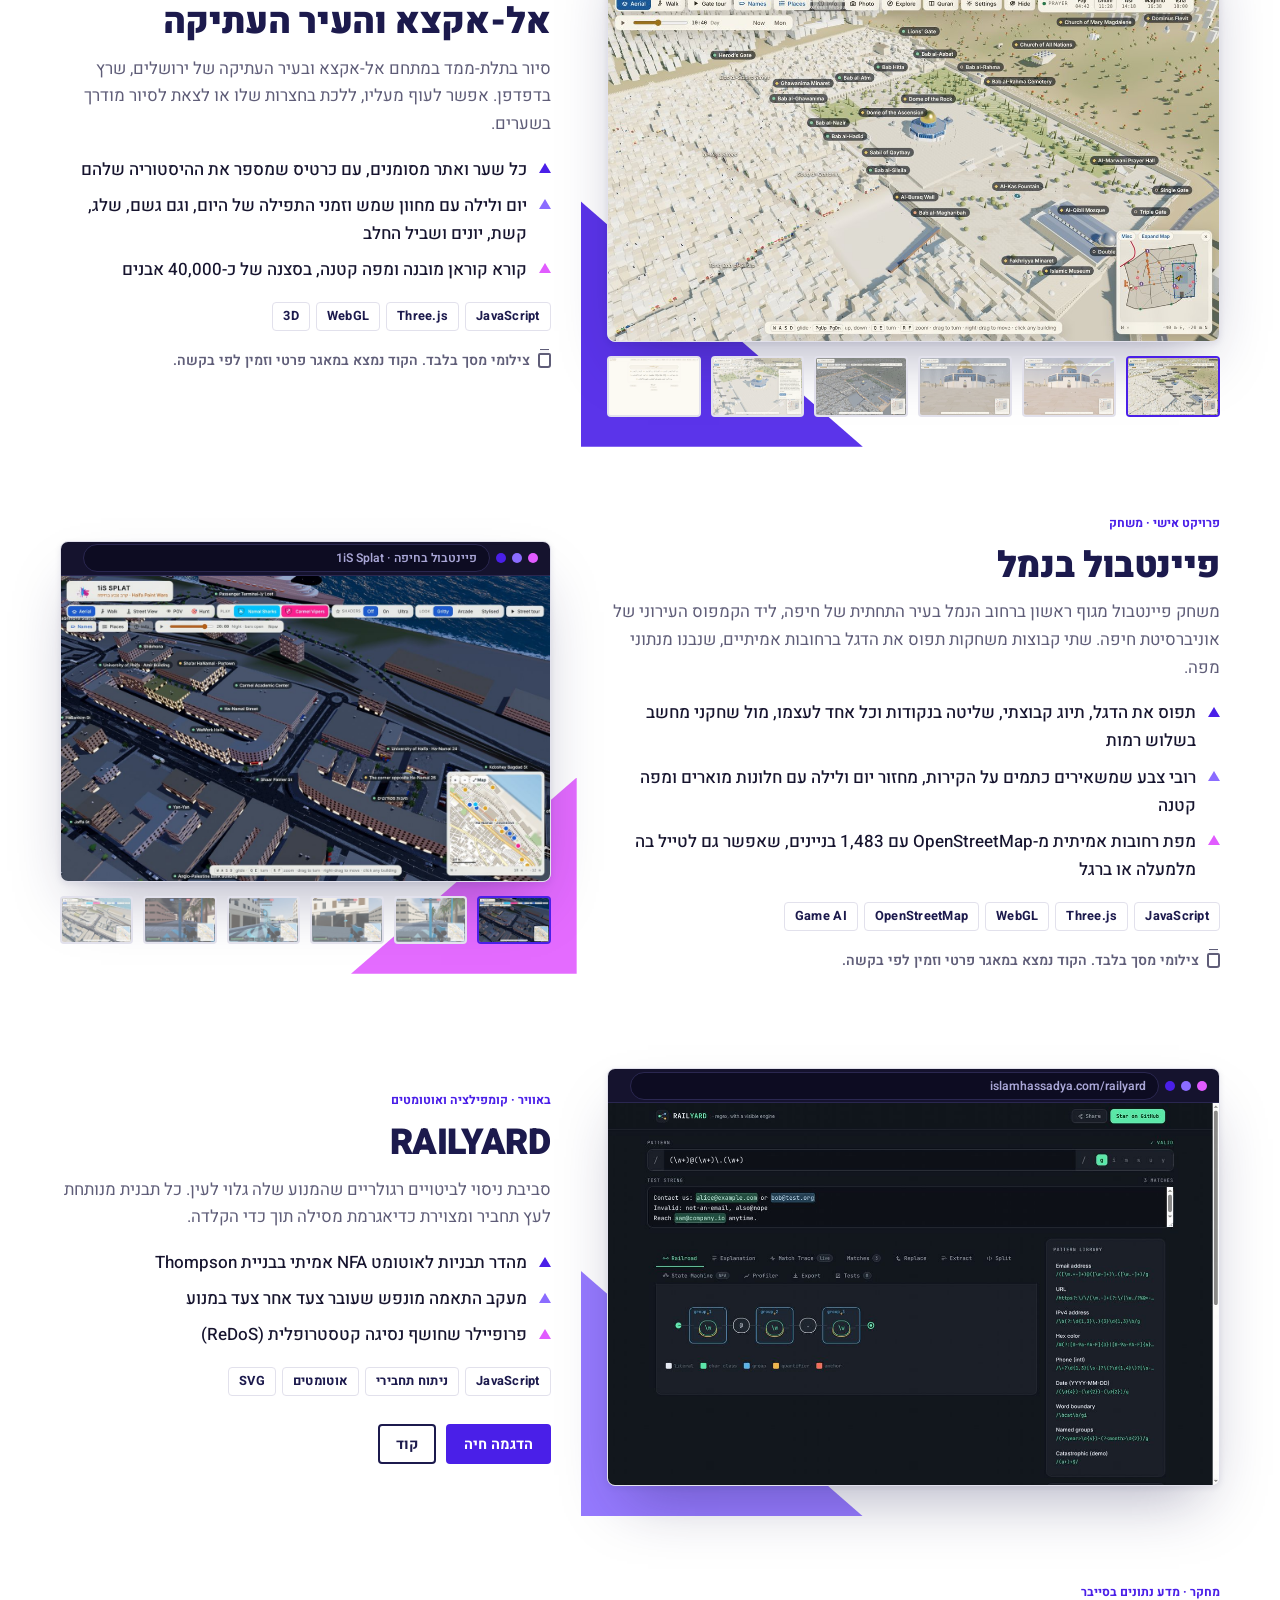
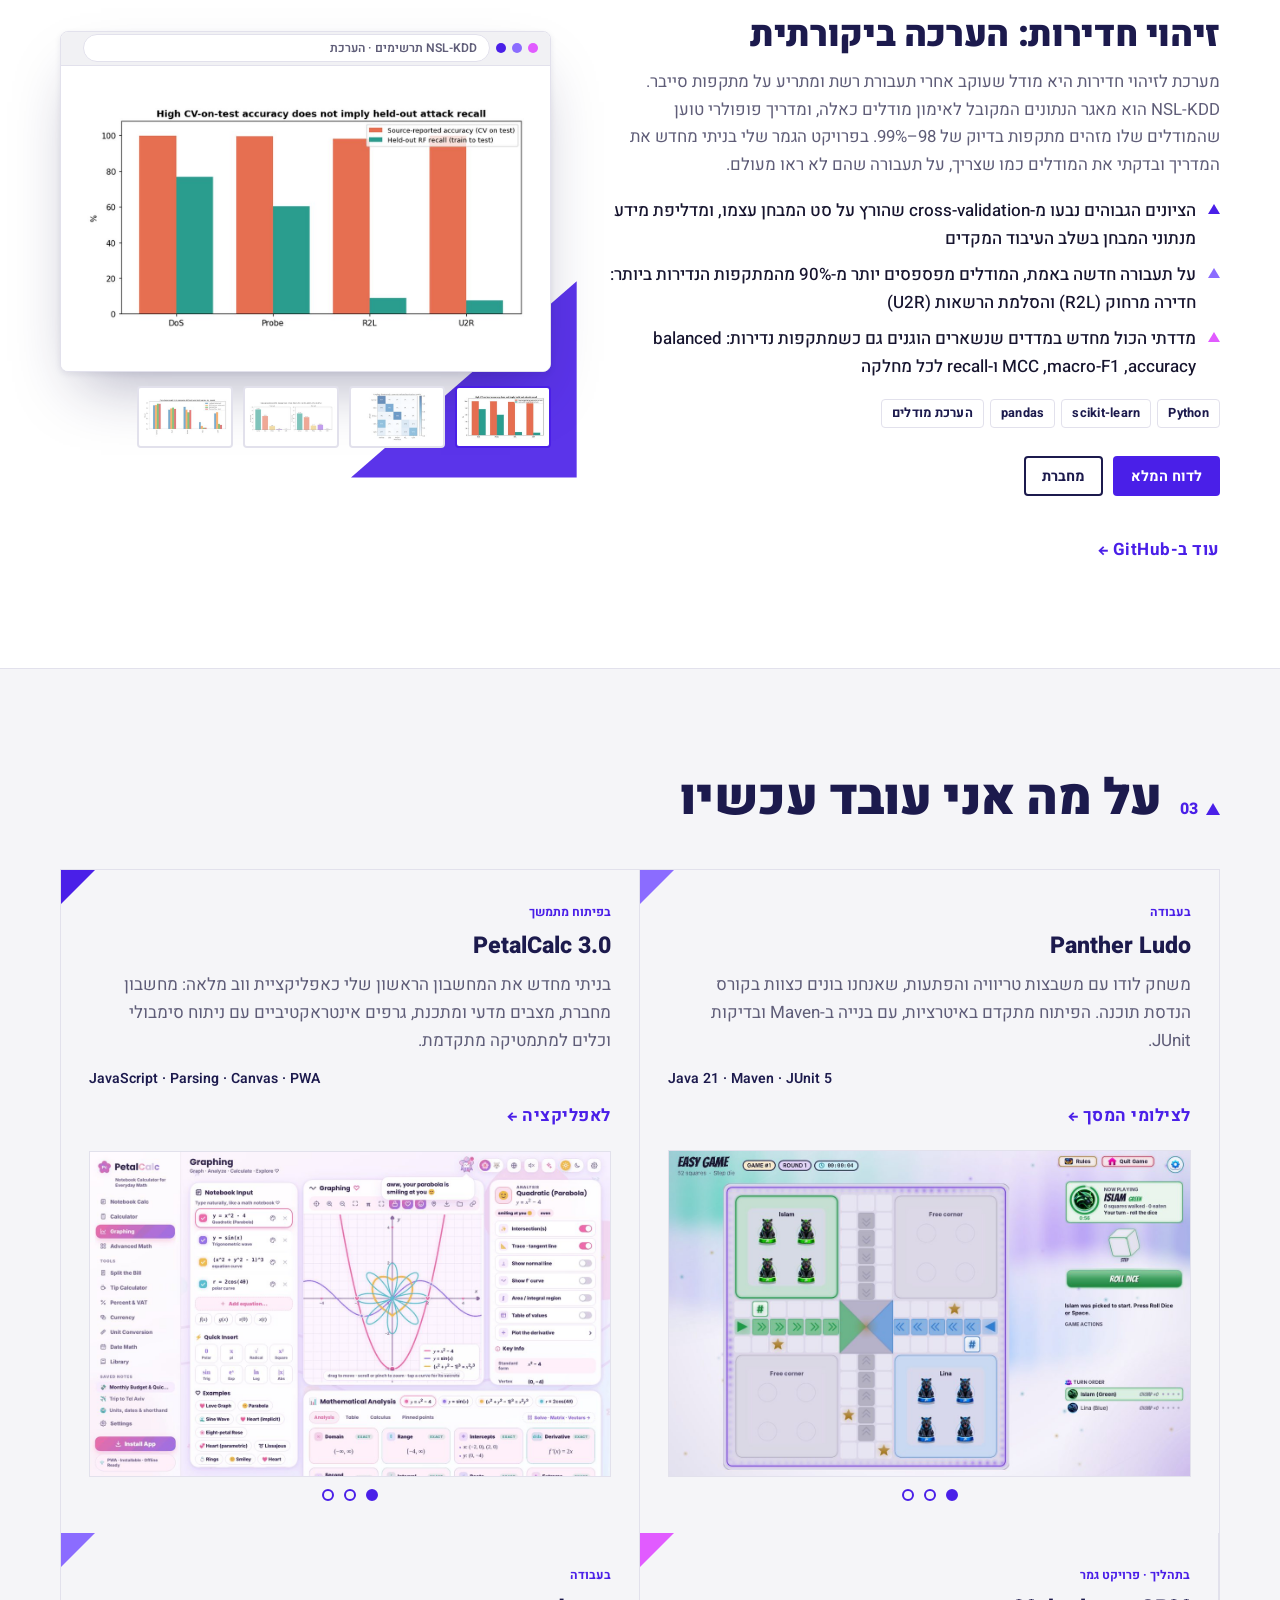
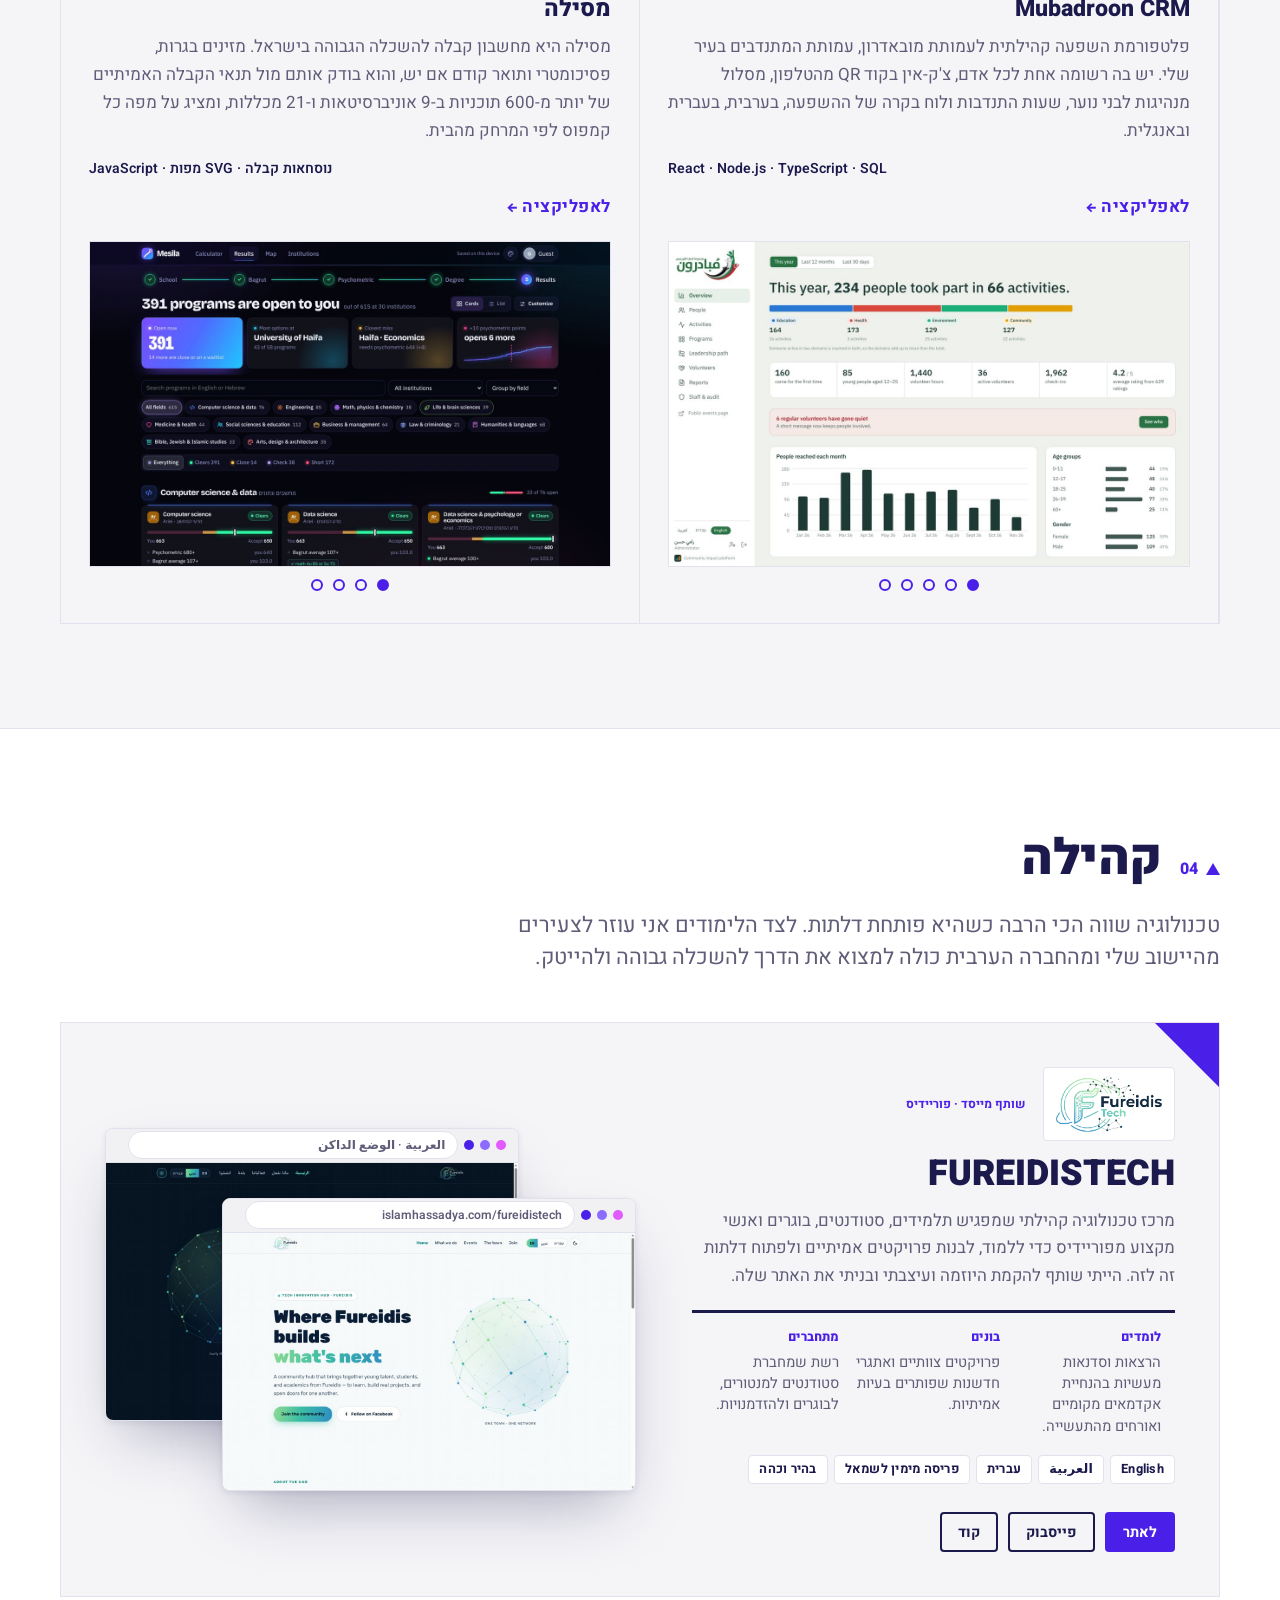
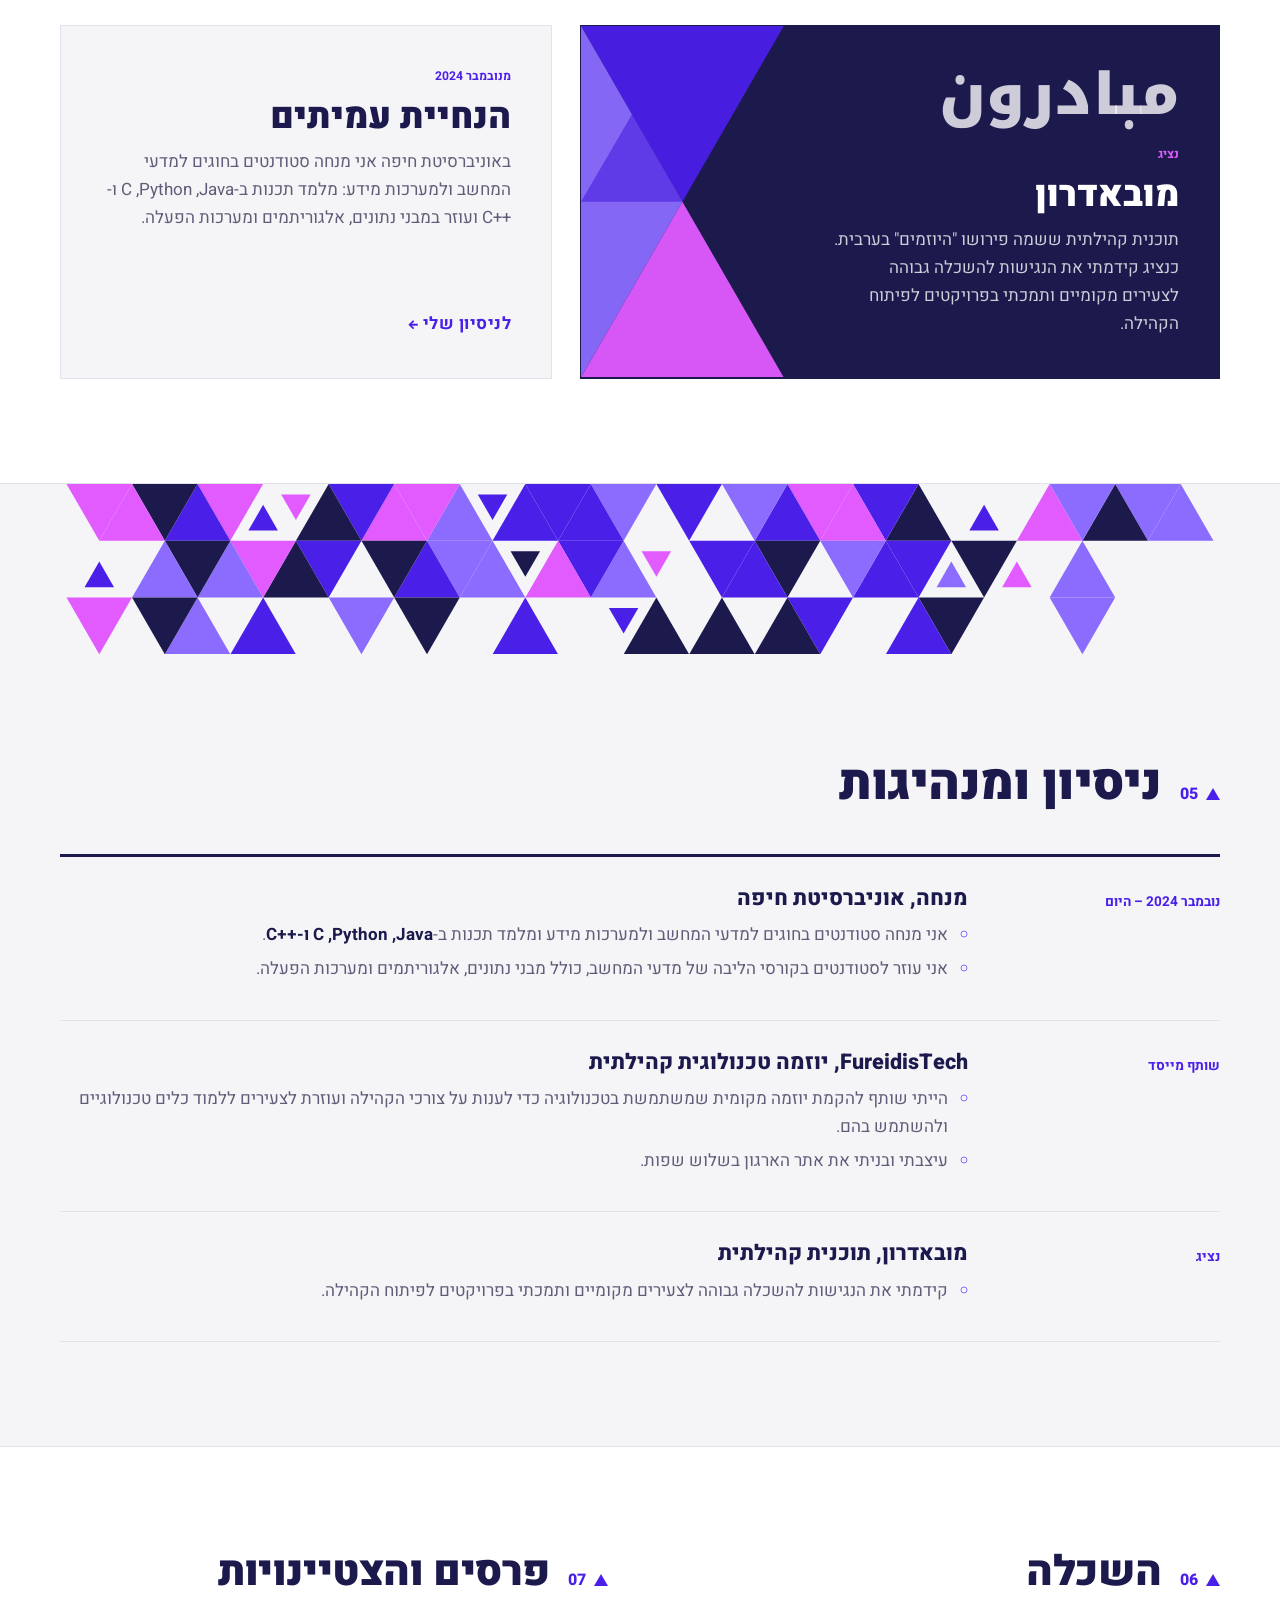
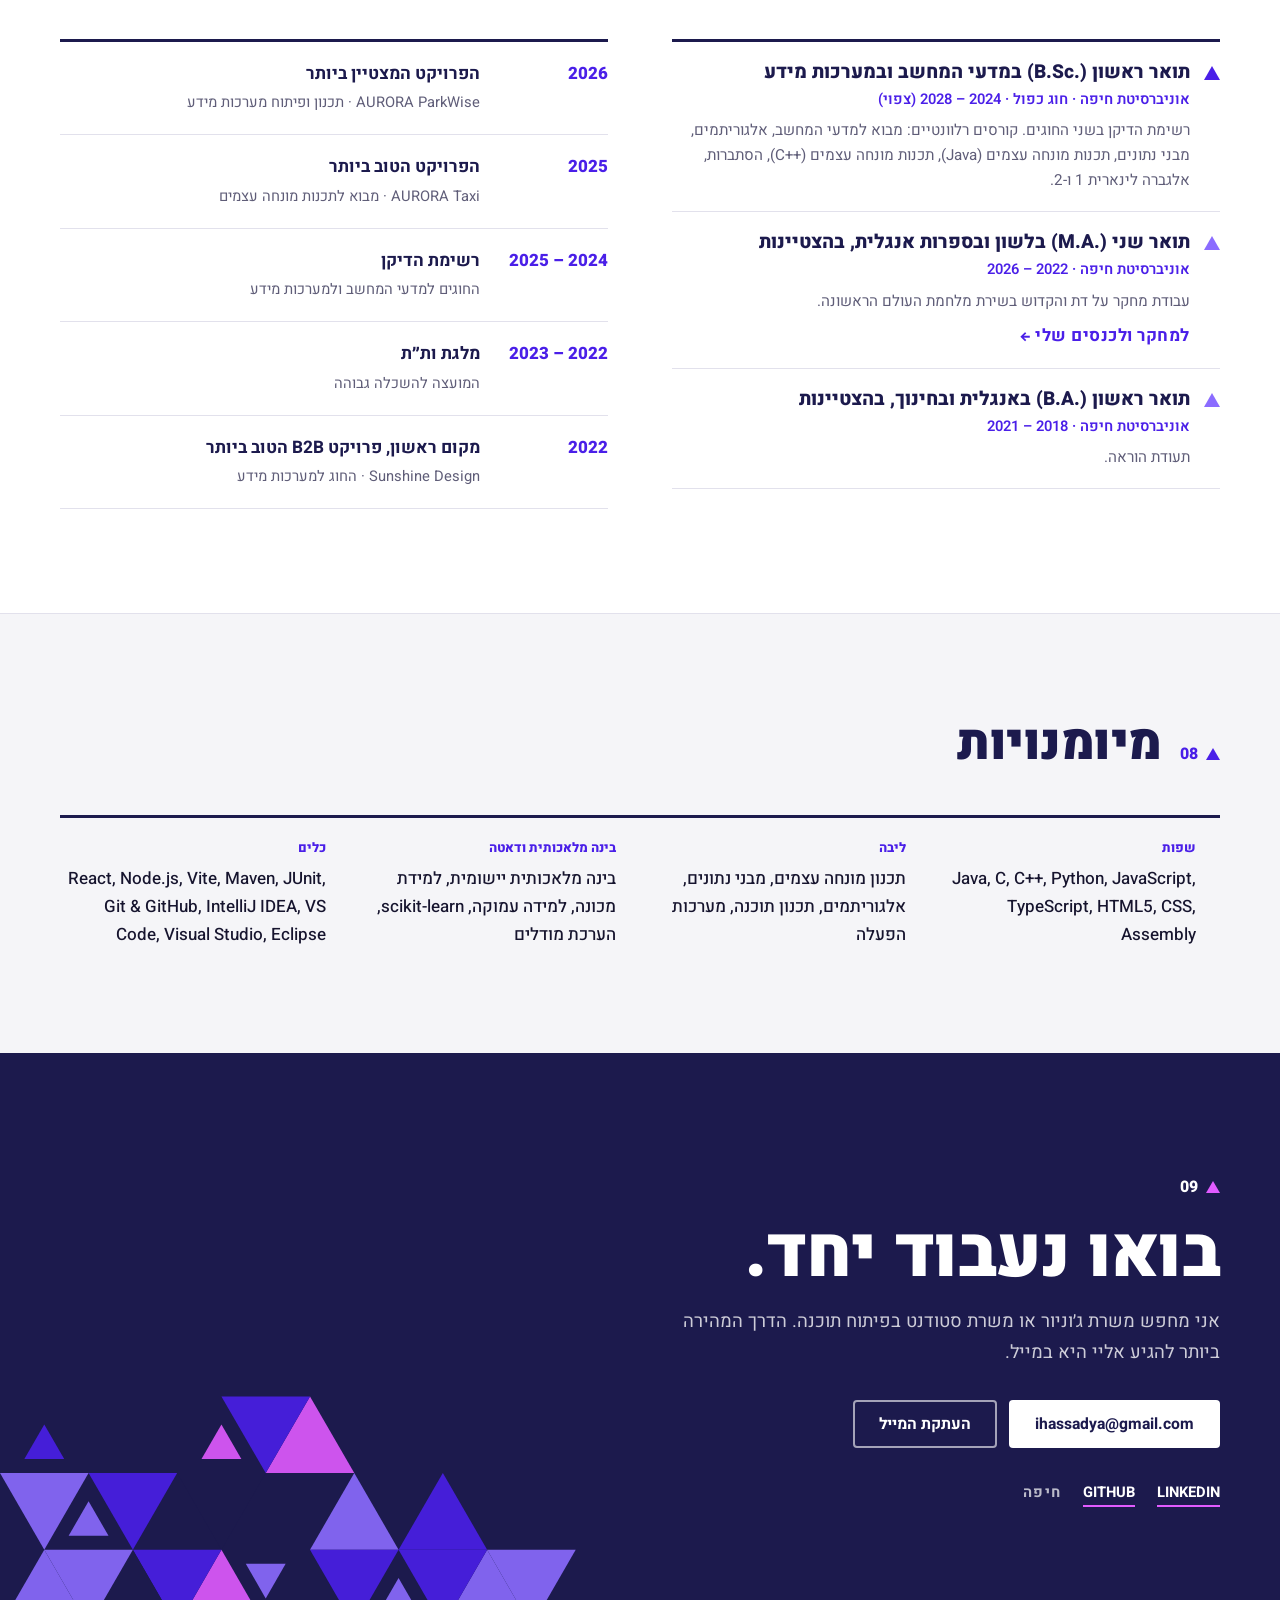
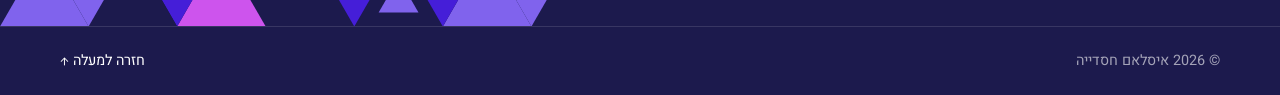
==== commit 4e339368: "Research page: fuller conference descriptions, two-column layout Co-Authored-By: Claude Opus 5.5 <no" ====
--- a/he/index.html
+++ b/he/index.html
@@ -25,7 +25,7 @@
 <link href="https://islamhassadya.com/" hreflang="en" rel="alternate"/>
 <link href="https://islamhassadya.com/he/" hreflang="he" rel="alternate"/>
 <link href="https://islamhassadya.com/" hreflang="x-default" rel="alternate"/>
-<link href="../style.css?v=28" rel="stylesheet"/>
+<link href="../style.css?v=29" rel="stylesheet"/>
 <!-- your saved design (written by the ?edit designer) -->
 <style id="custom-theme"></style>
 <meta content="he_IL" property="og:locale"/><link href="https://islamhassadya.com/" hreflang="en" rel="alternate"/><link href="https://islamhassadya.com/he/" hreflang="he" rel="alternate"/><link href="https://islamhassadya.com/" hreflang="x-default" rel="alternate"/><link href="https://fonts.googleapis.com/css2?family=Heebo:wght@400;500;600;700;800;900&amp;display=swap" rel="stylesheet"/></head>
--- a/style.css
+++ b/style.css
@@ -550,3 +550,7 @@
 .page-top { padding-top: 150px; min-height: 70vh; }
 .page-intro { max-width: 70ch; margin: -8px 0 40px; color: var(--muted); font-size: 1.08rem; }
 .edu p.themes, .edu p.themes:last-child { color: var(--g2t); font-size: .8rem; }
+.research-two { display: block; }
+.research-two > div + div { margin-top: 64px; }
+.research-two .research, .research-two .confs { display: grid; grid-template-columns: 1fr 1fr; column-gap: 56px; }
+@media (max-width: 860px) { .research-two .research, .research-two .confs { grid-template-columns: 1fr; } }
